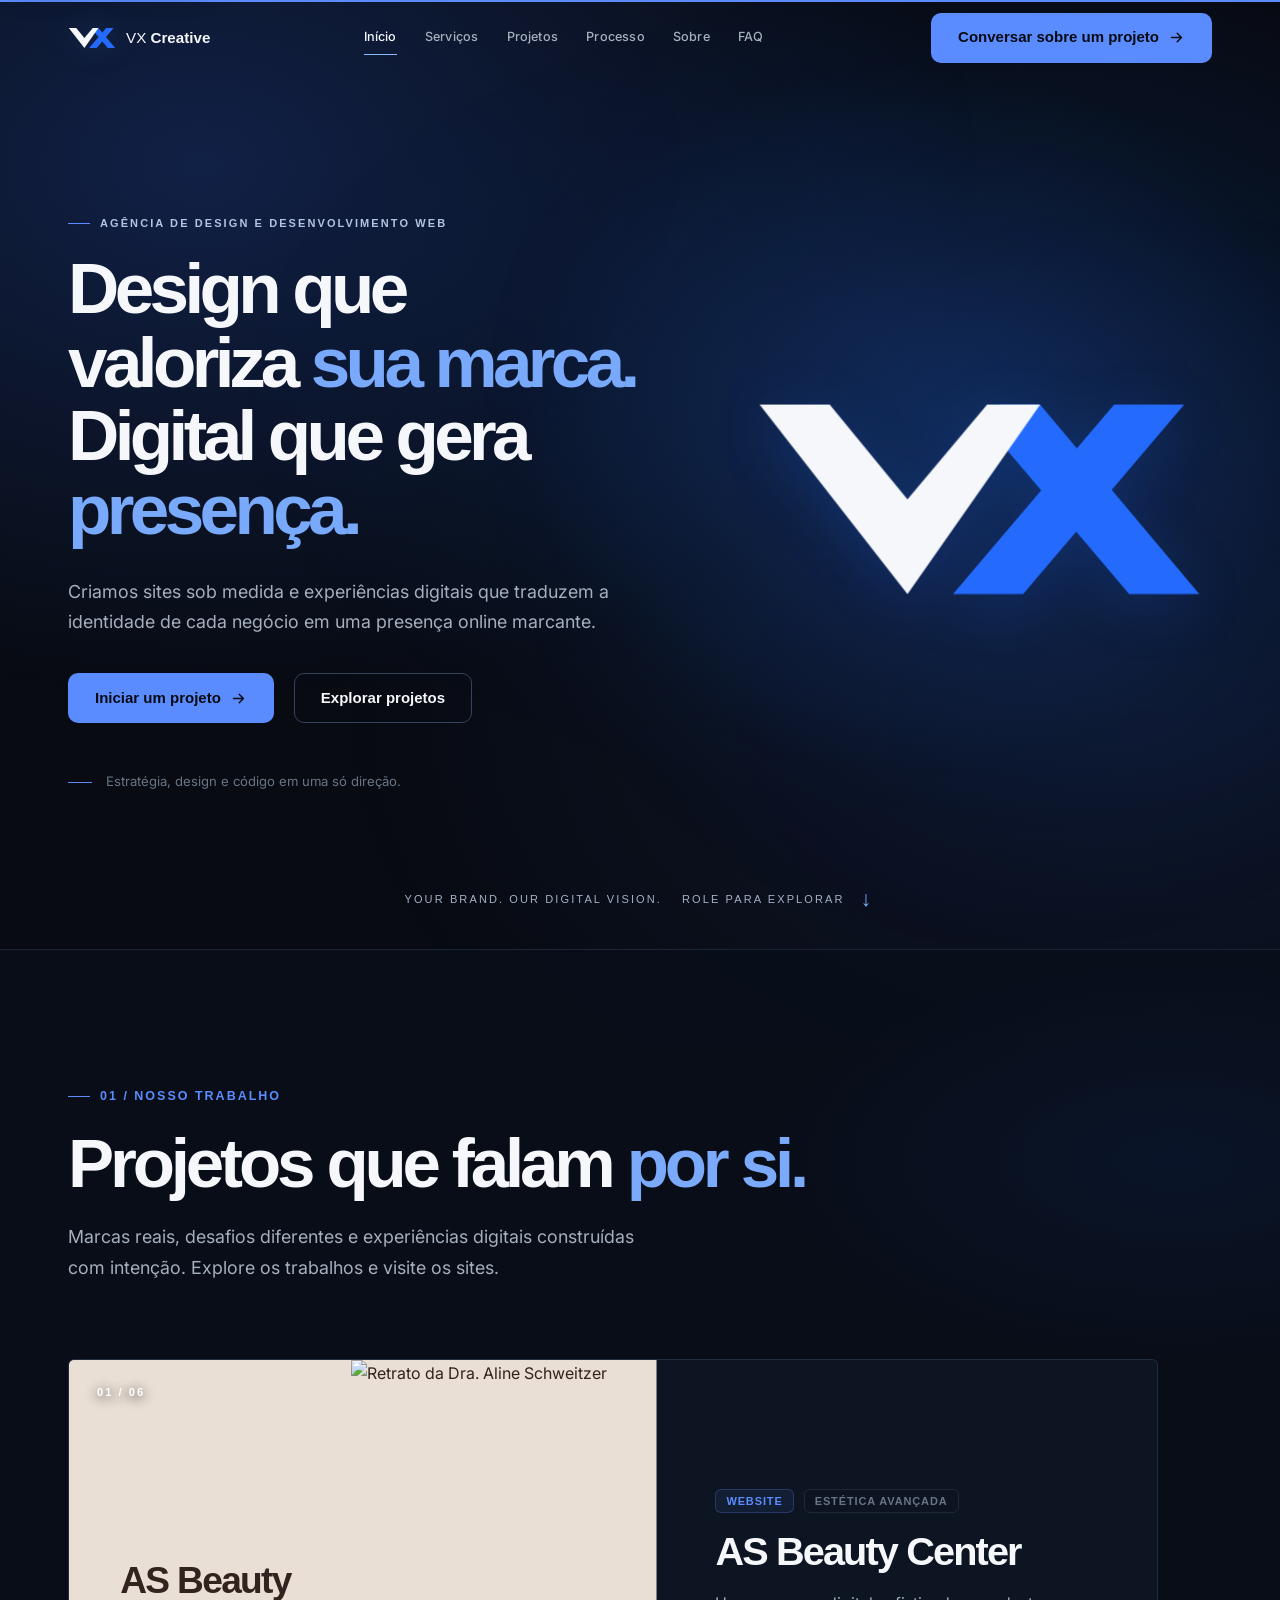
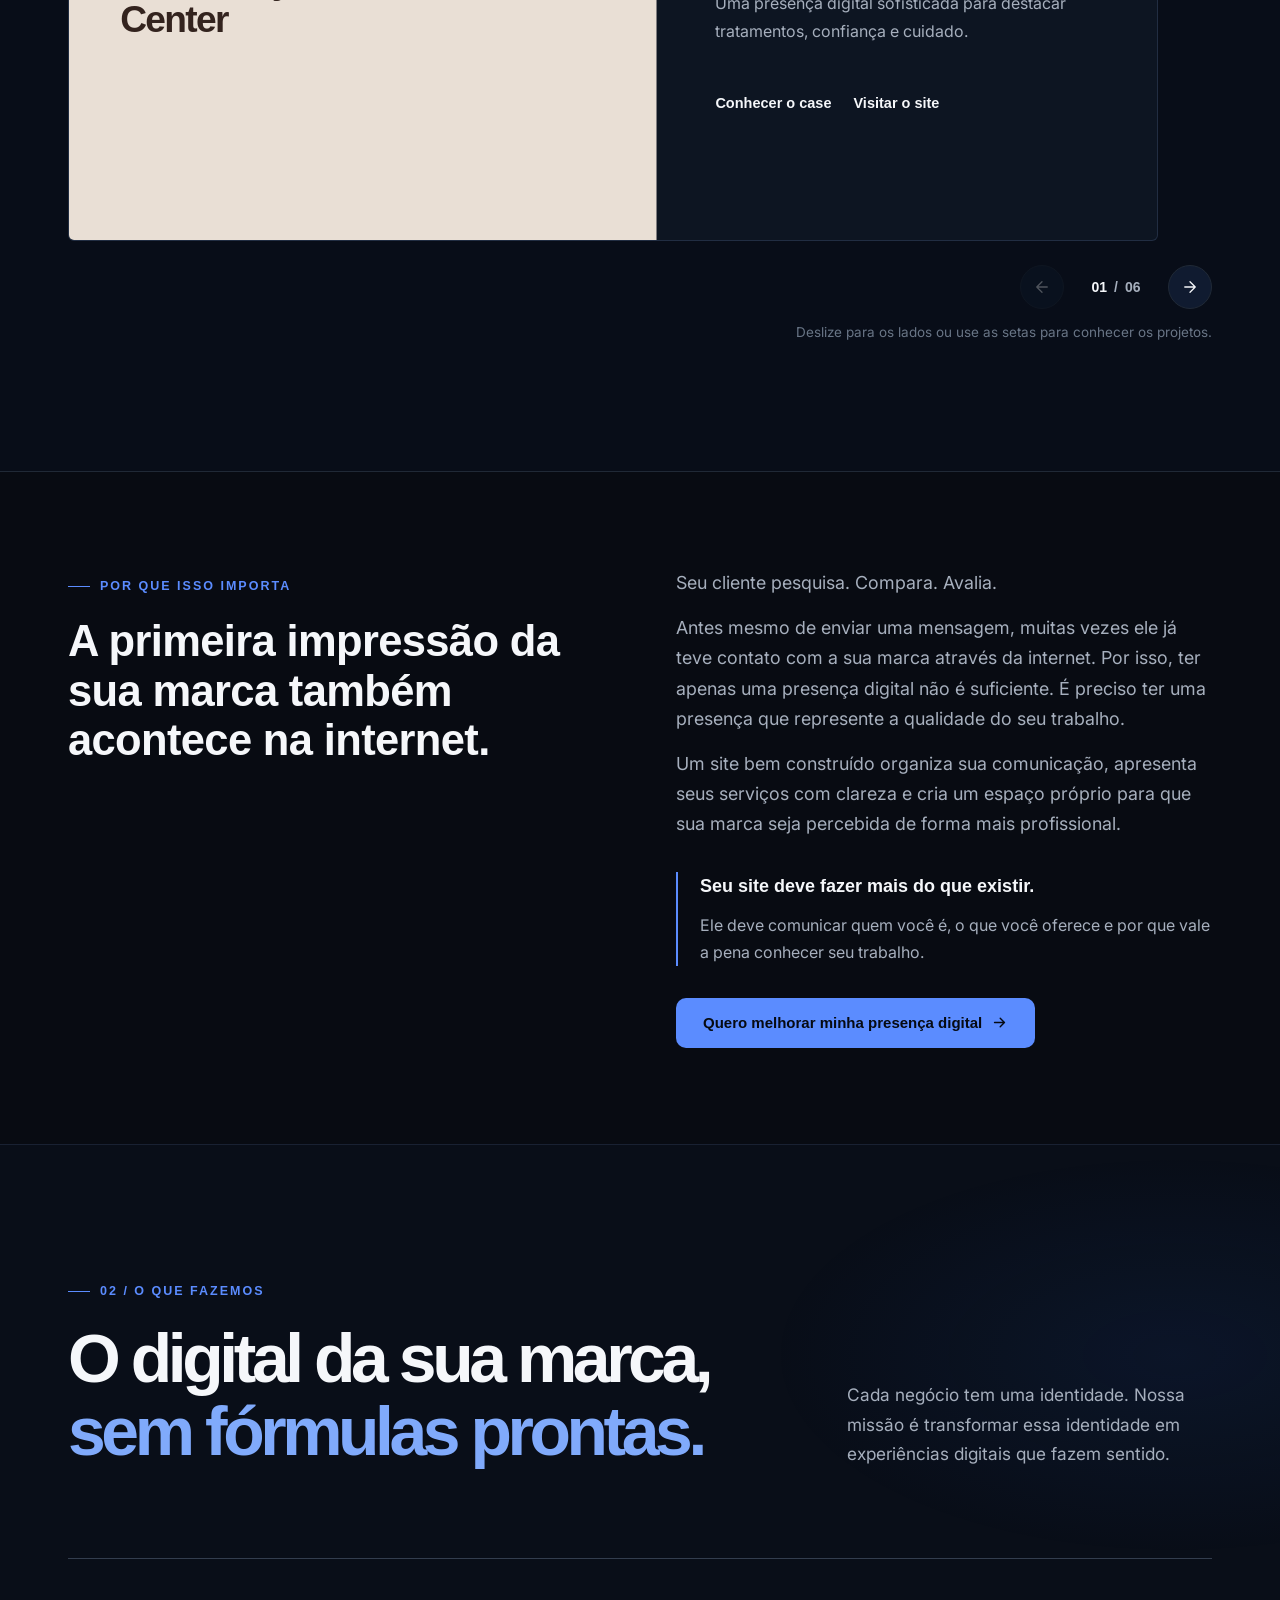
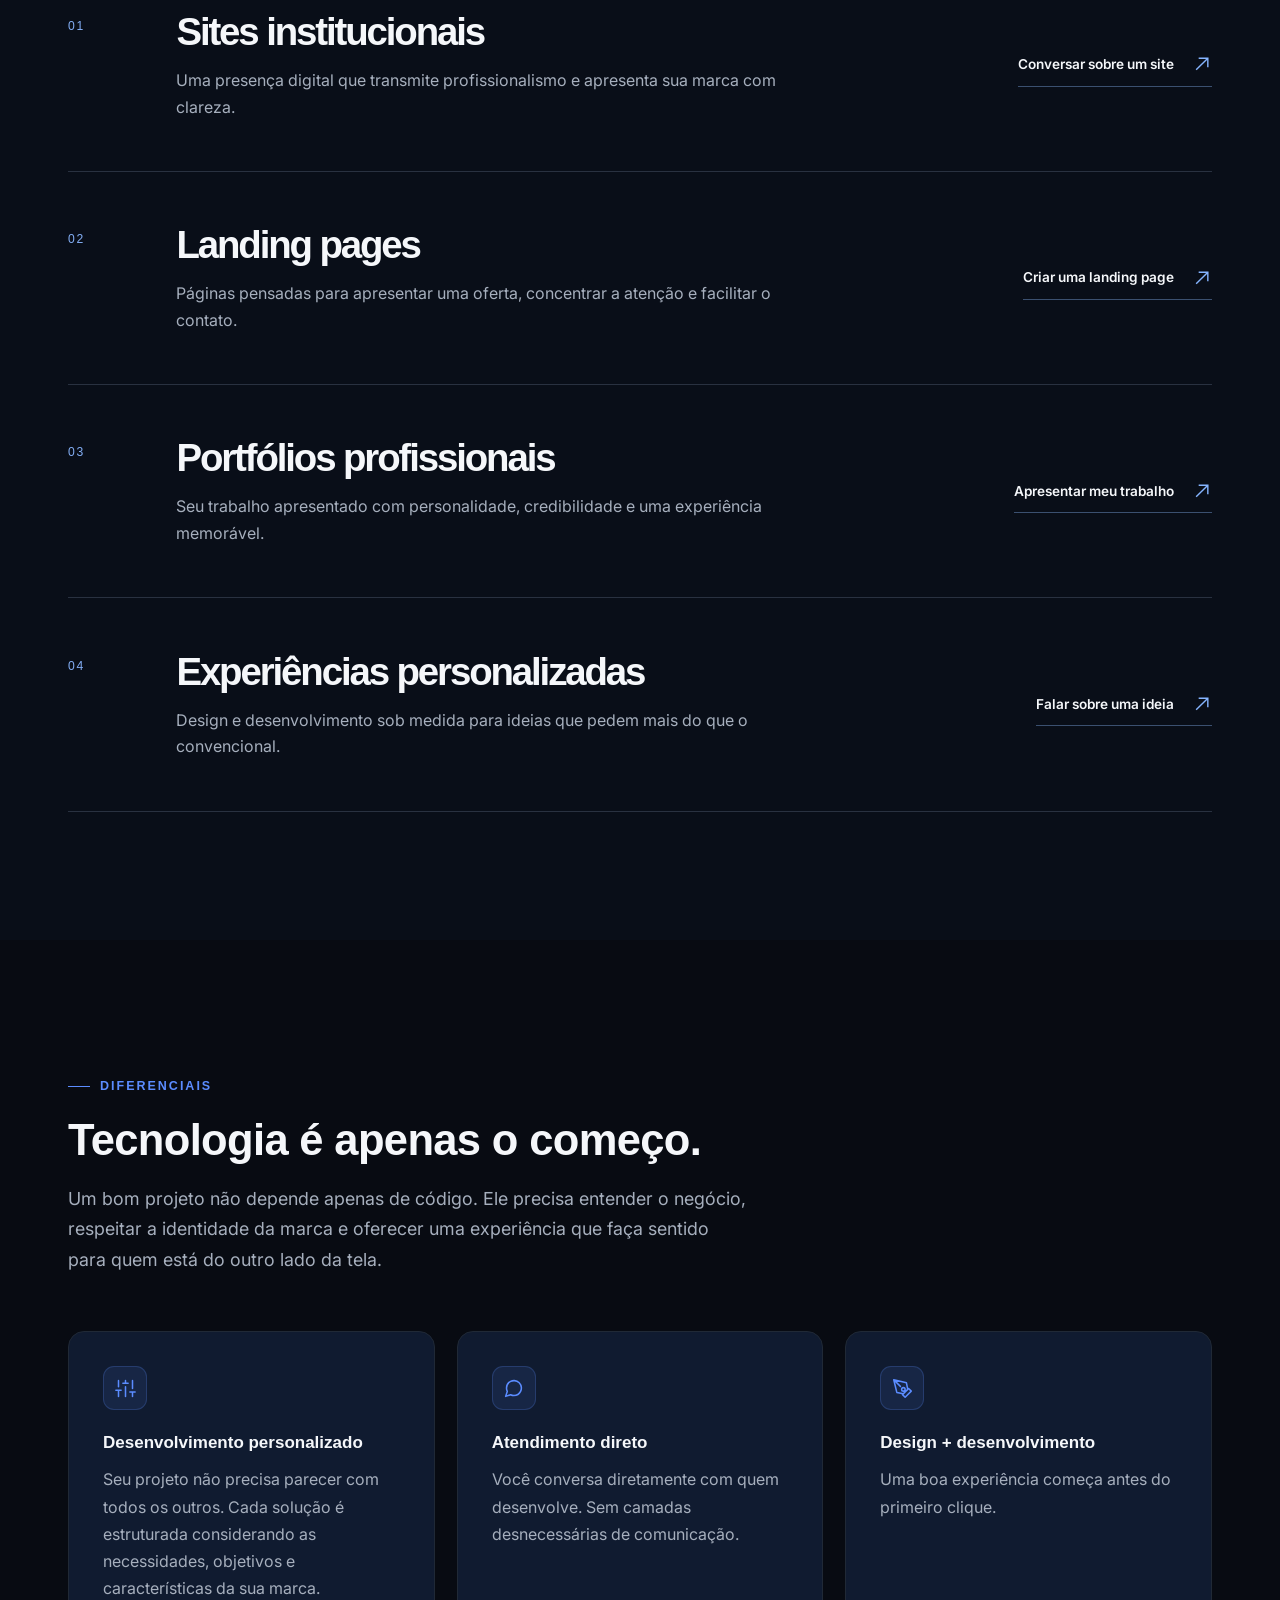
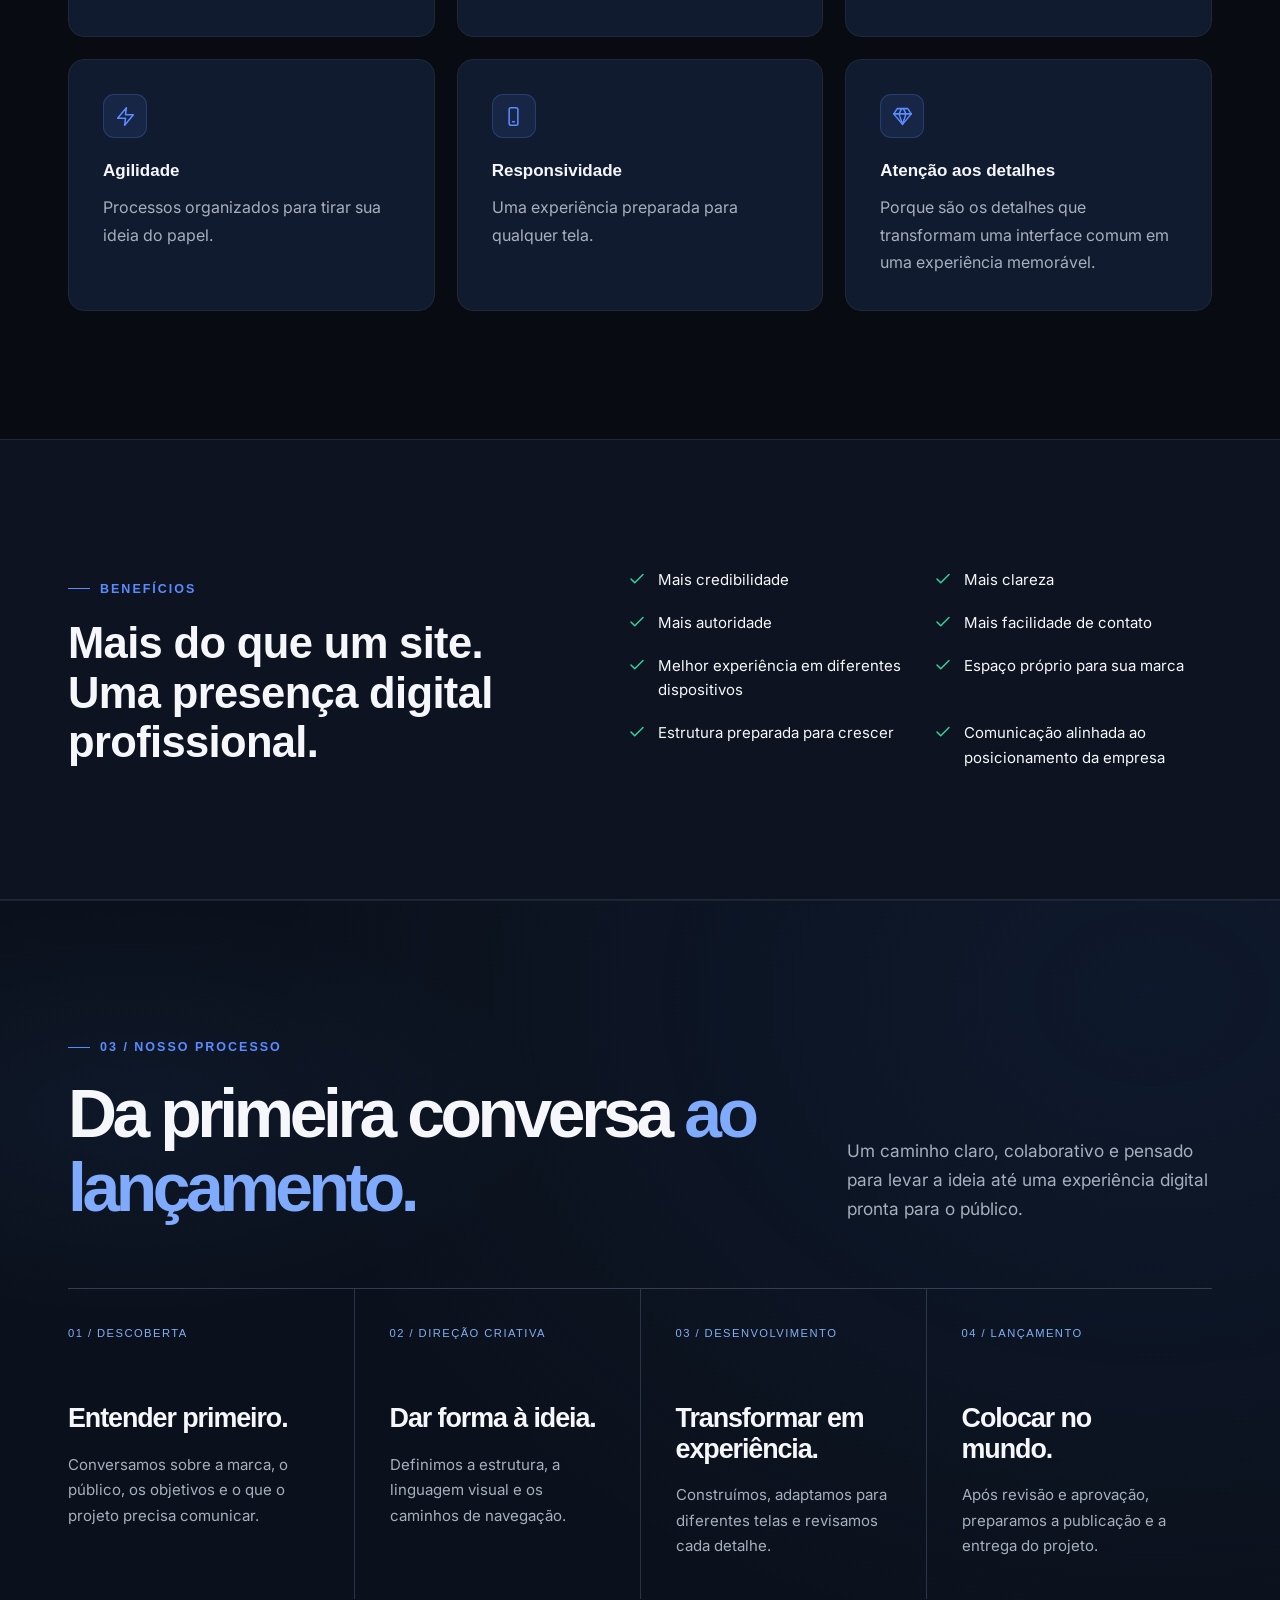
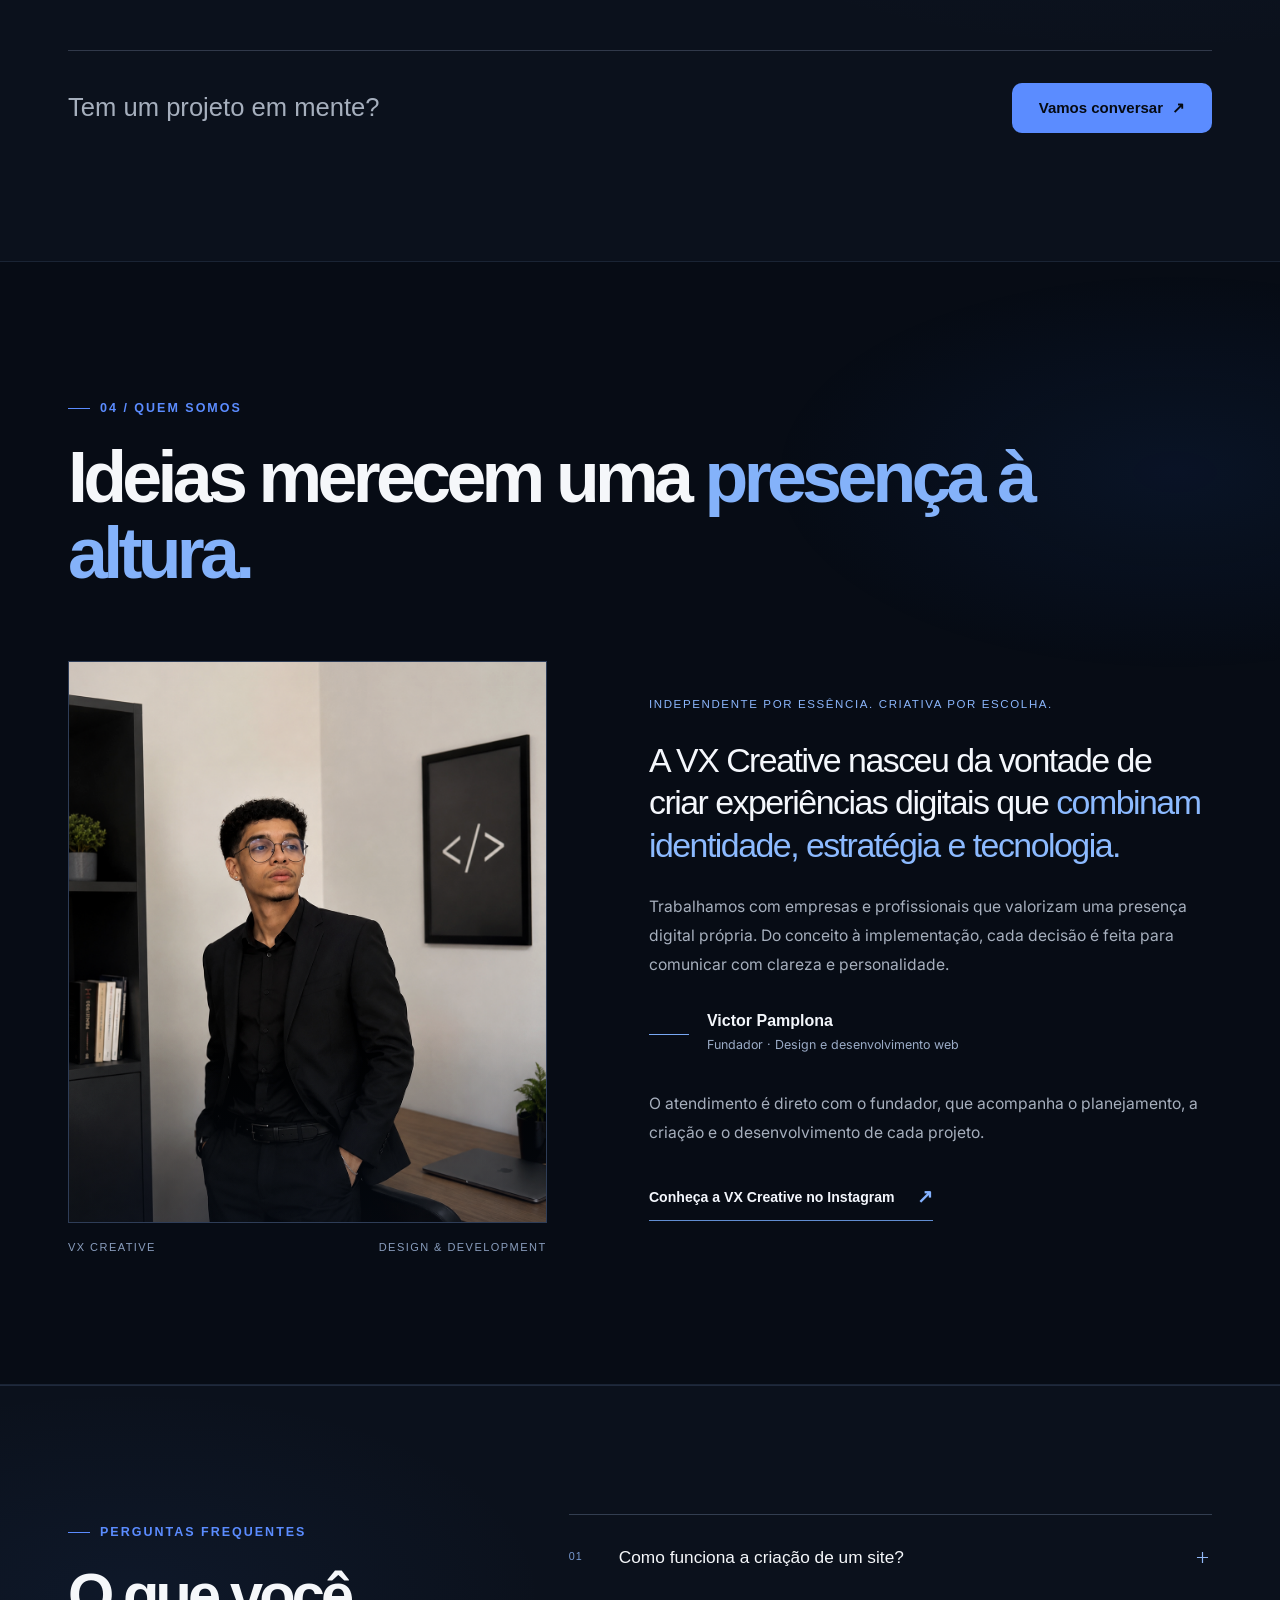
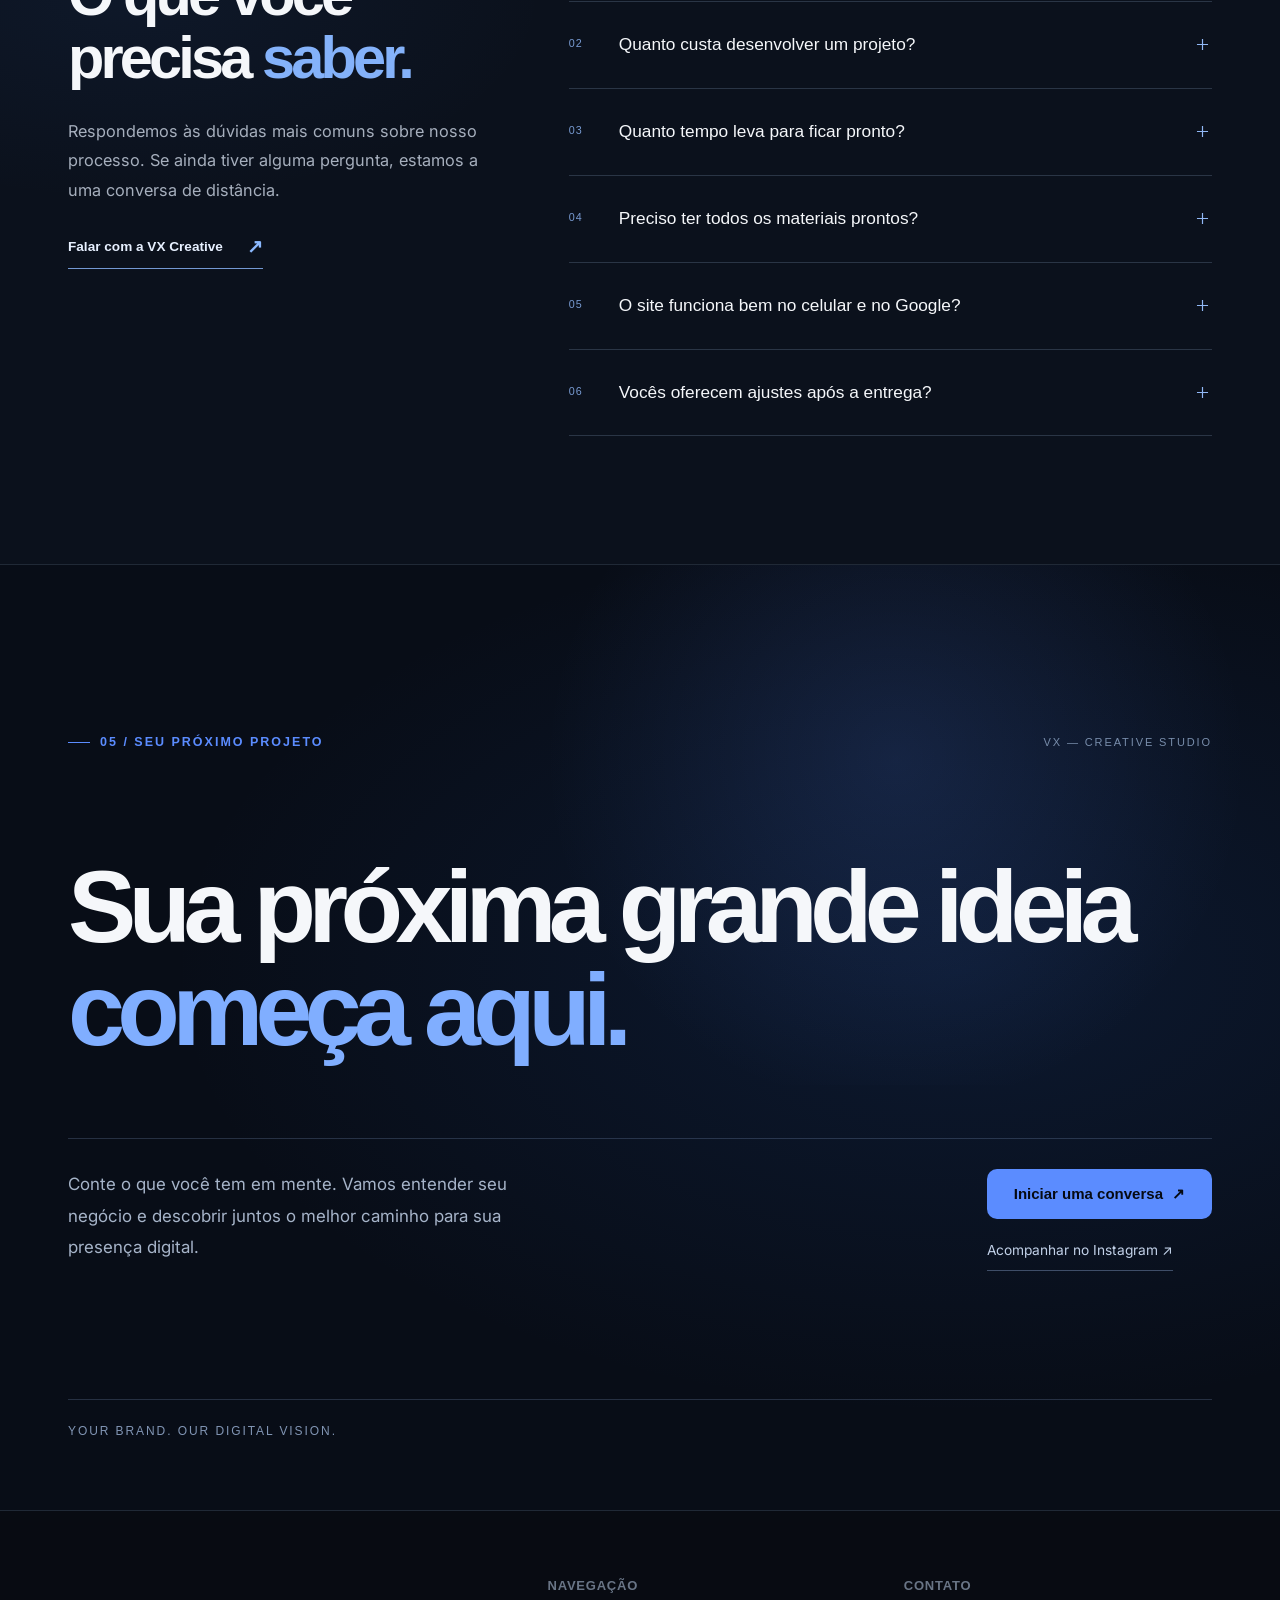
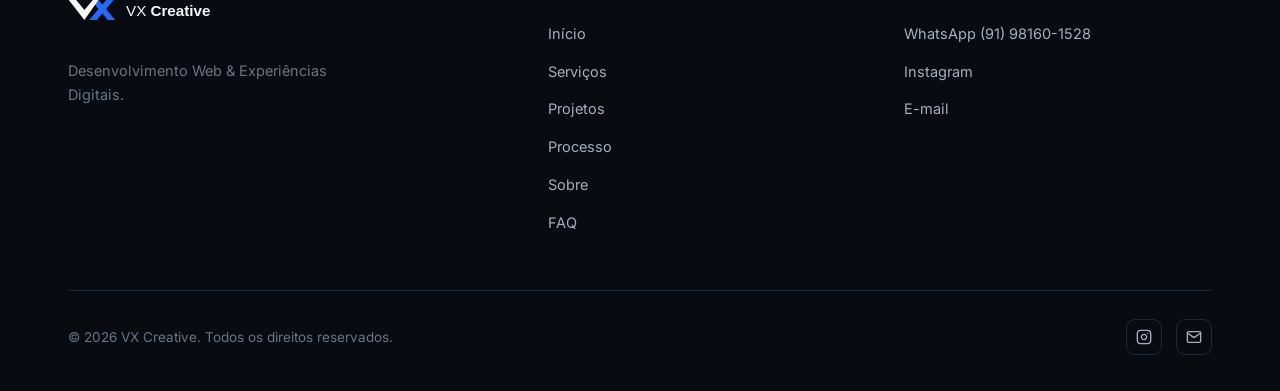
==== index.html @ d60e7822 "a11y: mark collapsed mobile navigation inert" ====
<!DOCTYPE html>
<html lang="pt-BR">
<head>
<meta charset="UTF-8">
<meta name="viewport" content="width=device-width, initial-scale=1, viewport-fit=cover">
<title>VX Creative | Design e Desenvolvimento Web</title>
<meta name="description" content="Criação de sites, landing pages e experiências digitais modernas para empresas e profissionais. A VX Creative cria sites sob medida para sua marca.">
<meta name="theme-color" content="#080B12">
<link rel="icon" type="image/svg+xml" href="assets/branding/favicon-vx.svg">
<meta name="author" content="VX Creative">

<meta property="og:type" content="website">
<meta property="og:title" content="VX Creative | Design e Desenvolvimento Web">
<meta property="og:description" content="Sites institucionais, landing pages e experiências digitais para empresas e profissionais que querem uma presença digital à altura do seu trabalho.">
<meta property="og:locale" content="pt_BR">

<link rel="preconnect" href="https://fonts.googleapis.com">
<link rel="preconnect" href="https://fonts.gstatic.com" crossorigin>
<link rel="stylesheet" href="https://fonts.googleapis.com/css2?family=Space+Grotesk:wght@500;600;700&family=Inter:wght@400;500;600&display=swap">
<link rel="stylesheet" href="assets/css/style.css">
<link rel="canonical" href="https://victorpamplona.vercel.app/">
<meta property="og:url" content="https://victorpamplona.vercel.app/">
<meta property="og:site_name" content="VX Creative">
<meta name="twitter:card" content="summary">
<script type="application/ld+json">
{
 "@context":"https://schema.org",
 "@graph":[
  {"@type":"Organization","@id":"https://victorpamplona.vercel.app/#organization","name":"VX Creative","url":"https://victorpamplona.vercel.app/","logo":"https://victorpamplona.vercel.app/assets/branding/monograma-vx.svg","telephone":"+55-91-98160-1528","sameAs":["https://www.instagram.com/vxcreative_/"]},
  {"@type":"WebSite","@id":"https://victorpamplona.vercel.app/#website","name":"VX Creative","url":"https://victorpamplona.vercel.app/","publisher":{"@id":"https://victorpamplona.vercel.app/#organization"}}
 ]
}
</script>
</head>
<body>
<a class="vx-skip-link" href="#conteudo-principal">Pular para o conteúdo</a>
<div class="vx-scroll-progress" aria-hidden="true"></div>

<!-- ============ NAVBAR ============ -->
<header class="navbar" id="navbar">
  <div class="container navbar__inner">
    <a href="#topo" class="navbar__logo" aria-label="VX Creative, início">
      <img decoding="async" src="assets/branding/monograma-vx.svg" alt="" width="48" height="22"><span>VX <strong>Creative</strong></span>
    </a>

    <nav class="navbar__links" aria-label="Navegação principal">
      <a href="#topo">Início</a>
      <a href="#servicos">Serviços</a>
      <a href="#projetos">Projetos</a>
      <a href="#processo">Processo</a>
      <a href="#sobre">Sobre</a>
      <a href="#faq">FAQ</a>
    </nav>

    <div class="navbar__cta">
      <a href="https://wa.me/5591981601528?text=Ol%C3%A1!%20Conheci%20a%20VX%20Creative%20pelo%20site%20e%20gostaria%20de%20conversar%20sobre%20um%20projeto." data-whatsapp target="_blank" rel="noopener noreferrer" class="btn btn-primary">
        <span>Conversar sobre um projeto</span>
        <svg width="16" height="16" viewBox="0 0 24 24" fill="none" stroke="currentColor" stroke-width="2" stroke-linecap="round" stroke-linejoin="round"><path d="M5 12h14M13 6l6 6-6 6"/></svg>
      </a>
      <button class="navbar__burger" id="burger" type="button" aria-controls="mobileMenu" aria-label="Abrir menu" aria-expanded="false">
        <svg viewBox="0 0 24 24" fill="none" stroke="currentColor" stroke-width="2" stroke-linecap="round" stroke-linejoin="round"><path d="M4 6h16M4 12h16M4 18h16"/></svg>
      </button>
    </div>
  </div>
</header>

<nav class="mobile-menu" id="mobileMenu" aria-label="Navegação mobile" inert>
  <a href="#topo">Início</a>
  <a href="#servicos">Serviços</a>
  <a href="#projetos">Projetos</a>
  <a href="#processo">Processo</a>
  <a href="#sobre">Sobre</a>
  <a href="#faq">FAQ</a>
  <a href="https://wa.me/5591981601528?text=Ol%C3%A1!%20Conheci%20a%20VX%20Creative%20pelo%20site%20e%20gostaria%20de%20conversar%20sobre%20um%20projeto." data-whatsapp target="_blank" rel="noopener noreferrer" class="btn btn-primary btn-block">Conversar sobre um projeto</a>
</nav>

<main id="conteudo-principal">

  <!-- ============ HERO ============ -->
  <section class="hero vx-atmosphere-host" id="topo">
    <div class="container hero__grid">
      <div class="hero__content">
        <span class="eyebrow hero__eyebrow">Agência de design e desenvolvimento web</span>
        <h1>Design que valoriza <span class="hero__title-accent">sua marca.</span><br>Digital que gera <span class="hero__title-accent">presença.</span></h1>
        <p class="hero__sub body-lg">Criamos sites sob medida e experiências digitais que traduzem a identidade de cada negócio em uma presença online marcante.</p>

        <div class="hero__actions">
          <a href="https://wa.me/5591981601528?text=Ol%C3%A1!%20Conheci%20a%20VX%20Creative%20pelo%20site%20e%20gostaria%20de%20conversar%20sobre%20um%20projeto." data-whatsapp target="_blank" rel="noopener noreferrer" class="btn btn-primary">
            Iniciar um projeto
            <svg width="16" height="16" viewBox="0 0 24 24" fill="none" stroke="currentColor" stroke-width="2" stroke-linecap="round" stroke-linejoin="round"><path d="M5 12h14M13 6l6 6-6 6"/></svg>
          </a>
          <a href="#projetos" class="btn btn-secondary">Explorar projetos</a>
        </div>

        <div class="hero__micro small"><span class="hero__micro-line" aria-hidden="true"></span><span>Estratégia, design e código em uma só direção.</span></div>

      </div>

      <div class="hero__visual vx-hero-mark">
        <svg class="vx-hero-symbol" viewBox="0 0 240 108" width="240" height="108" aria-hidden="true" focusable="false">
          <defs>
            <clipPath id="vx-hero-outline">
              <path d="M106 104 191 4h37l-85 100z"/>
              <path d="M131 4h21l84 100h-37L121 12z"/>
              <path d="M4 4h37l41 50 42-50h28L82 104z"/>
            </clipPath>
            <linearGradient id="vx-hero-sheen">
              <stop offset="0" stop-color="#fff" stop-opacity="0"/>
              <stop offset=".5" stop-color="#dceaff" stop-opacity=".82"/>
              <stop offset="1" stop-color="#fff" stop-opacity="0"/>
            </linearGradient>
          </defs>
          <g class="vx-hero-symbol__x"><path fill="#246BFD" d="M106 104 191 4h37l-85 100z"/><path fill="#246BFD" d="M131 4h21l84 100h-37L121 12z"/></g>
          <g class="vx-hero-symbol__v"><path fill="#F5F7FA" d="M4 4h37l41 50 42-50h28L82 104z"/></g>
          <g clip-path="url(#vx-hero-outline)">
            <rect class="vx-hero-symbol__sheen" x="-80" y="0" width="68" height="108" fill="url(#vx-hero-sheen)"/>
          </g>
        </svg>
        <p class="vx-signature" lang="en">Your brand. Our digital vision.</p>
      </div>
    </div>
    <div class="container hero__bottom"><span lang="en">Your brand. Our digital vision.</span><a href="#projetos">Role para explorar <span aria-hidden="true">↓</span></a></div>
  </section>

  <!-- ============ PROJETOS ============ -->
  <section class="section vx-projects" id="projetos">
    <div class="container">
      <div class="section-head" data-reveal>
        <span class="eyebrow">01 / Nosso trabalho</span>
        <h2>Projetos que falam <em>por si.</em></h2>
        <p class="body-lg">Marcas reais, desafios diferentes e experiências digitais construídas com intenção. Explore os trabalhos e visite os sites.</p>
      </div>

      <div class="projects-carousel" data-projects-carousel>
        <div class="projects-carousel__viewport" tabindex="0" role="region" aria-label="Projetos selecionados">
          <div class="projects-carousel__track">

            <article class="project-card project-card--carousel" data-reveal aria-label="Projeto 01 de 06"><span class="project-card__number" aria-hidden="true">01 / 06</span>
              <div class="project-card__visual">
                <div class="vx-project-cover vx-project-cover--beauty">
                  <span aria-hidden="true">AS Beauty Center</span>
                  <img width="800" height="1000" decoding="async" src="https://as-beauty-two.vercel.app/aline-schewtizer-hero.png" alt="Retrato da Dra. Aline Schweitzer" loading="lazy" draggable="false">
                </div>
              </div>
              <div class="project-card__body">
                <div class="project-card__meta"><span class="project-tag project-tag--blue">Website</span><span class="project-tag">Estética avançada</span></div>
                <h3>AS Beauty Center</h3>
                <p class="project-card__desc body">Uma presença digital sofisticada para destacar tratamentos, confiança e cuidado.</p>
                <div class="project-card__footer">
                  <a href="as-beauty.html" class="project-card__link">Conhecer o case</a>
                  <a href="https://as-beauty-two.vercel.app/" target="_blank" rel="noopener" class="project-card__link">Visitar o site</a>
                </div>
              </div>
            </article>
            <article class="project-card project-card--carousel" data-reveal aria-label="Projeto 02 de 06"><span class="project-card__number" aria-hidden="true">02 / 06</span>
              <div class="project-card__visual">
                <div class="vx-project-cover vx-project-cover--siglena">
                  <span aria-hidden="true">Dra. Siglena Pantoja</span>
                  <img width="800" height="1000" decoding="async" src="https://dra-siglena.vercel.app/foto-da-dra.webp" alt="Retrato da Dra. Siglena Pantoja" loading="lazy" draggable="false">
                </div>
              </div>
              <div class="project-card__body">
                <div class="project-card__meta"><span class="project-tag project-tag--blue">Website</span><span class="project-tag">Estética</span></div>
                <h3>Dra. Siglena Pantoja</h3>
                <p class="project-card__desc body">Uma experiência clara e elegante para apresentar a profissional e facilitar agendamentos.</p>
                <div class="project-card__footer">
                  <a href="dra-siglena.html" class="project-card__link">Conhecer o case</a>
                  <a href="https://dra-siglena.vercel.app/" target="_blank" rel="noopener" class="project-card__link">Visitar o site</a>
                </div>
              </div>
            </article>
            <article class="project-card project-card--carousel" data-reveal aria-label="Projeto 03 de 06"><span class="project-card__number" aria-hidden="true">03 / 06</span>
              <div class="project-card__visual">
                <div class="vx-project-cover vx-project-cover--marcelo">
                  <span aria-hidden="true">Marcelo Neto Advocacia</span>
                  <img width="800" height="1000" decoding="async" src="assets/images/projects/marcelo-neto-novo.jpeg" alt="Retrato profissional de Marcelo Neto" loading="lazy" draggable="false">
                </div>
              </div>
              <div class="project-card__body">
                <div class="project-card__meta"><span class="project-tag project-tag--blue">Website institucional</span><span class="project-tag">Direito Previdenciário</span></div>
                <h3>Marcelo Neto Advocacia</h3>
                <p class="project-card__desc body">Clareza e credibilidade para orientar clientes em serviços previdenciários.</p>
                <div class="project-card__footer">
                  <a href="https://advmarceloneto-site.vercel.app/" target="_blank" rel="noopener" class="project-card__link">Visitar o site</a>
                </div>
              </div>
            </article>

            <article class="project-card project-card--carousel" data-reveal aria-label="Projeto 04 de 06"><span class="project-card__number" aria-hidden="true">04 / 06</span>
              <div class="project-card__visual">
                <div class="vx-project-cover vx-project-cover--vanessa">
                  <span aria-hidden="true">Dra. Vanessa Antunes</span>
                  <img width="800" height="1000" decoding="async" src="assets/images/projects/vanessa-antunes.jpeg" alt="Retrato profissional de Vanessa Antunes" loading="lazy" draggable="false">
                </div>
              </div>
              <div class="project-card__body">
                <div class="project-card__meta"><span class="project-tag project-tag--blue">Website institucional</span><span class="project-tag">Advocacia Previdenciária</span></div>
                <h3>Dra. Vanessa Antunes</h3>
                <p class="project-card__desc body">Informação acessível e um caminho direto para o atendimento jurídico.</p>
                <div class="project-card__footer">
                  <a href="https://vanessaantunes.vercel.app/" target="_blank" rel="noopener" class="project-card__link">Visitar o site</a>
                </div>
              </div>
            </article>

            <article class="project-card project-card--carousel" data-reveal aria-label="Projeto 05 de 06"><span class="project-card__number" aria-hidden="true">05 / 06</span>
              <div class="project-card__visual">
                <div class="vx-project-cover vx-project-cover--vitoria">
                  <span aria-hidden="true">Vitória Pamplona</span>
                  <img width="800" height="1000" decoding="async" src="assets/images/projects/vitoria-pamplona.jpeg" alt="Retrato profissional de Vitória Pamplona" loading="lazy" draggable="false">
                </div>
              </div>
              <div class="project-card__body">
                <div class="project-card__meta"><span class="project-tag project-tag--blue">Landing page</span><span class="project-tag">Beleza e nail design</span></div>
                <h3>Vitória Pamplona</h3>
                <p class="project-card__desc body">Identidade delicada e navegação simples para conhecer serviços e agendar.</p>
                <div class="project-card__footer">
                  <a href="https://www.vitoriapamplona.com.br/" target="_blank" rel="noopener" class="project-card__link">Ver projeto</a>
                </div>
              </div>
            </article>

            

            <article class="project-card project-card--carousel" data-reveal aria-label="Projeto 06 de 06"><span class="project-card__number" aria-hidden="true">06 / 06</span>
              <div class="project-card__visual">
                <div class="vx-project-cover vx-project-cover--volei">
                  <span aria-hidden="true">Escola CP Vôlei</span>
                  <img width="800" height="1000" decoding="async" src="assets/images/projects/cp-volei.webp" alt="Imagem da Escola CP Vôlei" loading="lazy" draggable="false">
                </div>
              </div>
              <div class="project-card__body">
                <div class="project-card__meta"><span class="project-tag project-tag--blue">Website institucional</span><span class="project-tag">Escola Esportiva</span></div>
                <h3>Escola CP Vôlei</h3>
                <p class="project-card__desc body">Uma presença digital vibrante para apresentar turmas e incentivar novas matrículas.</p>
                <div class="project-card__footer">
                  <a href="https://cpvolei.vercel.app/" target="_blank" rel="noopener" class="project-card__link">Visitar o site</a>
                </div>
              </div>
            </article>

          </div>
        </div>
        <div class="projects-carousel__controls" aria-label="Controles de projetos">
          <button type="button" class="carousel-control" data-project-prev aria-label="Projeto anterior"><svg aria-hidden="true" focusable="false" width="18" height="18" viewBox="0 0 24 24" fill="none" stroke="currentColor" stroke-width="1.7" stroke-linecap="round" stroke-linejoin="round"><path d="M19 12H5m7-7-7 7 7 7"/></svg></button>
          <div class="projects-carousel__status"><span data-project-current>01</span><span>/</span><span>06</span></div>
          <button type="button" class="carousel-control" data-project-next aria-label="Próximo projeto"><svg aria-hidden="true" focusable="false" width="18" height="18" viewBox="0 0 24 24" fill="none" stroke="currentColor" stroke-width="1.7" stroke-linecap="round" stroke-linejoin="round"><path d="M5 12h14m-7-7 7 7-7 7"/></svg></button>
        </div>
        <div class="projects-carousel__hint small">Deslize para os lados ou use as setas para conhecer os projetos.</div>
      </div>
    </div>
  </section>

  <!-- ============ PROBLEMA / OPORTUNIDADE ============ -->
  <section class="section section--tight">
    <div class="container problem__grid">
      <div data-reveal>
        <span class="eyebrow">Por que isso importa</span>
        <h2>A primeira impressão da sua marca também acontece na internet.</h2>
      </div>
      <div data-reveal style="transition-delay:.1s;">
        <p class="body-lg">Seu cliente pesquisa. Compara. Avalia.</p>
        <p class="body-lg" style="margin-top:14px;">Antes mesmo de enviar uma mensagem, muitas vezes ele já teve contato com a sua marca através da internet. Por isso, ter apenas uma presença digital não é suficiente. É preciso ter uma presença que represente a qualidade do seu trabalho.</p>
        <p class="body-lg" style="margin-top:14px;">Um site bem construído organiza sua comunicação, apresenta seus serviços com clareza e cria um espaço próprio para que sua marca seja percebida de forma mais profissional.</p>

        <div class="problem__highlight">
          <p class="text-title" style="font-family:var(--font-display); font-weight:600; font-size:18px;">Seu site deve fazer mais do que existir.</p>
          <p class="body">Ele deve comunicar quem você é, o que você oferece e por que vale a pena conhecer seu trabalho.</p>
        </div>

        <a href="https://wa.me/5591981601528?text=Ol%C3%A1!%20Conheci%20a%20VX%20Creative%20pelo%20site%20e%20gostaria%20de%20conversar%20sobre%20um%20projeto." data-whatsapp target="_blank" rel="noopener noreferrer" class="btn btn-primary" style="margin-top:32px;">
          Quero melhorar minha presença digital
          <svg width="16" height="16" viewBox="0 0 24 24" fill="none" stroke="currentColor" stroke-width="2" stroke-linecap="round" stroke-linejoin="round"><path d="M5 12h14M13 6l6 6-6 6"/></svg>
        </a>
      </div>
    </div>
  </section>

  <!-- ============ SERVIÇOS ============ -->
  <section class="section vx-services" id="servicos">
    <div class="container">
      <div class="vx-services__heading" data-reveal>
        <div><span class="eyebrow">02 / O que fazemos</span><h2>O digital da sua marca, <em>sem fórmulas prontas.</em></h2></div>
        <p class="body-lg">Cada negócio tem uma identidade. Nossa missão é transformar essa identidade em experiências digitais que fazem sentido.</p>
      </div>
      <div class="vx-services__list" data-reveal-group>
        <article class="vx-service" data-reveal>
          <span class="vx-service__index">01</span>
          <div class="vx-service__copy"><h3>Sites institucionais</h3><p>Uma presença digital que transmite profissionalismo e apresenta sua marca com clareza.</p></div>
          <a href="https://wa.me/5591981601528?text=Ol%C3%A1!%20Conheci%20a%20VX%20Creative%20pelo%20site%20e%20gostaria%20de%20conversar%20sobre%20um%20projeto." data-whatsapp target="_blank" rel="noopener noreferrer" class="vx-service__action" aria-label="Conversar sobre um site — WhatsApp"><span>Conversar sobre um site</span><svg aria-hidden="true" viewBox="0 0 24 24" width="20" height="20" fill="none" stroke="currentColor" stroke-width="1.7"><path d="M5 19 19 5M8 5h11v11"/></svg></a>
        </article>
        <article class="vx-service" data-reveal>
          <span class="vx-service__index">02</span>
          <div class="vx-service__copy"><h3>Landing pages</h3><p>Páginas pensadas para apresentar uma oferta, concentrar a atenção e facilitar o contato.</p></div>
          <a href="https://wa.me/5591981601528?text=Ol%C3%A1!%20Conheci%20a%20VX%20Creative%20pelo%20site%20e%20gostaria%20de%20conversar%20sobre%20um%20projeto." data-whatsapp target="_blank" rel="noopener noreferrer" class="vx-service__action" aria-label="Criar uma landing page — WhatsApp"><span>Criar uma landing page</span><svg aria-hidden="true" viewBox="0 0 24 24" width="20" height="20" fill="none" stroke="currentColor" stroke-width="1.7"><path d="M5 19 19 5M8 5h11v11"/></svg></a>
        </article>
        <article class="vx-service" data-reveal>
          <span class="vx-service__index">03</span>
          <div class="vx-service__copy"><h3>Portfólios profissionais</h3><p>Seu trabalho apresentado com personalidade, credibilidade e uma experiência memorável.</p></div>
          <a href="https://wa.me/5591981601528?text=Ol%C3%A1!%20Conheci%20a%20VX%20Creative%20pelo%20site%20e%20gostaria%20de%20conversar%20sobre%20um%20projeto." data-whatsapp target="_blank" rel="noopener noreferrer" class="vx-service__action" aria-label="Apresentar meu trabalho — WhatsApp"><span>Apresentar meu trabalho</span><svg aria-hidden="true" viewBox="0 0 24 24" width="20" height="20" fill="none" stroke="currentColor" stroke-width="1.7"><path d="M5 19 19 5M8 5h11v11"/></svg></a>
        </article>
        <article class="vx-service" data-reveal>
          <span class="vx-service__index">04</span>
          <div class="vx-service__copy"><h3>Experiências personalizadas</h3><p>Design e desenvolvimento sob medida para ideias que pedem mais do que o convencional.</p></div>
          <a href="https://wa.me/5591981601528?text=Ol%C3%A1!%20Conheci%20a%20VX%20Creative%20pelo%20site%20e%20gostaria%20de%20conversar%20sobre%20um%20projeto." data-whatsapp target="_blank" rel="noopener noreferrer" class="vx-service__action" aria-label="Falar sobre uma ideia — WhatsApp"><span>Falar sobre uma ideia</span><svg aria-hidden="true" viewBox="0 0 24 24" width="20" height="20" fill="none" stroke="currentColor" stroke-width="1.7"><path d="M5 19 19 5M8 5h11v11"/></svg></a>
        </article>
      </div>
    </div>
  </section>

  <!-- ============ DIFERENCIAIS ============ -->
  <section class="section">
    <div class="container">
      <div class="section-head" data-reveal>
        <span class="eyebrow">Diferenciais</span>
        <h2>Tecnologia é apenas o começo.</h2>
        <p class="body-lg" style="margin-top:18px;">Um bom projeto não depende apenas de código. Ele precisa entender o negócio, respeitar a identidade da marca e oferecer uma experiência que faça sentido para quem está do outro lado da tela.</p>
      </div>

      <div class="diff__grid">
        <div class="card diff-card" data-reveal>
          <div class="card__icon"><svg viewBox="0 0 24 24" fill="none" stroke="currentColor" stroke-width="1.75" stroke-linecap="round" stroke-linejoin="round"><path d="M4 21v-7M4 10V3M12 21v-11M12 6V3M20 21v-5M20 12V3M1 14h6M9 6h6M17 16h6"/></svg></div>
          <h3>Desenvolvimento personalizado</h3>
          <p class="body">Seu projeto não precisa parecer com todos os outros. Cada solução é estruturada considerando as necessidades, objetivos e características da sua marca.</p>
        </div>
        <div class="card diff-card" data-reveal style="transition-delay:.05s;">
          <div class="card__icon"><svg viewBox="0 0 24 24" fill="none" stroke="currentColor" stroke-width="1.75" stroke-linecap="round" stroke-linejoin="round"><path d="M21 11.5a8.38 8.38 0 01-.9 3.8 8.5 8.5 0 01-7.6 4.7 8.38 8.38 0 01-3.8-.9L3 21l1.9-5.7a8.38 8.38 0 01-.9-3.8 8.5 8.5 0 014.7-7.6 8.38 8.38 0 013.8-.9h.5a8.48 8.48 0 018 8v.5z"/></svg></div>
          <h3>Atendimento direto</h3>
          <p class="body">Você conversa diretamente com quem desenvolve. Sem camadas desnecessárias de comunicação.</p>
        </div>
        <div class="card diff-card" data-reveal style="transition-delay:.1s;">
          <div class="card__icon"><svg viewBox="0 0 24 24" fill="none" stroke="currentColor" stroke-width="1.75" stroke-linecap="round" stroke-linejoin="round"><path d="M12 19l7-7 3 3-7 7-3-3zM18 13l-1.5-7.5L2 2l3.5 14.5L13 18l5-5zM2 2l7.586 7.586M11 13a2 2 0 104 0 2 2 0 00-4 0z"/></svg></div>
          <h3>Design + desenvolvimento</h3>
          <p class="body">Uma boa experiência começa antes do primeiro clique.</p>
        </div>
        <div class="card diff-card" data-reveal style="transition-delay:.15s;">
          <div class="card__icon"><svg viewBox="0 0 24 24" fill="none" stroke="currentColor" stroke-width="1.75" stroke-linecap="round" stroke-linejoin="round"><path d="M13 2L3 14h9l-1 8 10-12h-9l1-8z"/></svg></div>
          <h3>Agilidade</h3>
          <p class="body">Processos organizados para tirar sua ideia do papel.</p>
        </div>
        <div class="card diff-card" data-reveal style="transition-delay:.2s;">
          <div class="card__icon"><svg viewBox="0 0 24 24" fill="none" stroke="currentColor" stroke-width="1.75" stroke-linecap="round" stroke-linejoin="round"><rect x="7" y="2" width="10" height="20" rx="2"/><path d="M11 18h2"/></svg></div>
          <h3>Responsividade</h3>
          <p class="body">Uma experiência preparada para qualquer tela.</p>
        </div>
        <div class="card diff-card" data-reveal style="transition-delay:.25s;">
          <div class="card__icon"><svg viewBox="0 0 24 24" fill="none" stroke="currentColor" stroke-width="1.75" stroke-linecap="round" stroke-linejoin="round"><path d="M6 3h12l4 6-10 12L2 9z"/><path d="M11 3L8 9l4 12 4-12-3-6M2 9h20"/></svg></div>
          <h3>Atenção aos detalhes</h3>
          <p class="body">Porque são os detalhes que transformam uma interface comum em uma experiência memorável.</p>
        </div>
      </div>
    </div>
  </section>

  <!-- ============ BENEFÍCIOS ============ -->
  <section class="section benefits">
    <div class="container benefits__grid">
      <div data-reveal>
        <span class="eyebrow">Benefícios</span>
        <h2>Mais do que um site. Uma presença digital profissional.</h2>
      </div>
      <ul class="benefits__list" data-reveal style="transition-delay:.1s;">
        <li class="benefits__item"><svg viewBox="0 0 24 24" fill="none" stroke="currentColor" stroke-width="2" stroke-linecap="round" stroke-linejoin="round"><path d="M20 6L9 17l-5-5"/></svg> Mais credibilidade</li>
        <li class="benefits__item"><svg viewBox="0 0 24 24" fill="none" stroke="currentColor" stroke-width="2" stroke-linecap="round" stroke-linejoin="round"><path d="M20 6L9 17l-5-5"/></svg> Mais clareza</li>
        <li class="benefits__item"><svg viewBox="0 0 24 24" fill="none" stroke="currentColor" stroke-width="2" stroke-linecap="round" stroke-linejoin="round"><path d="M20 6L9 17l-5-5"/></svg> Mais autoridade</li>
        <li class="benefits__item"><svg viewBox="0 0 24 24" fill="none" stroke="currentColor" stroke-width="2" stroke-linecap="round" stroke-linejoin="round"><path d="M20 6L9 17l-5-5"/></svg> Mais facilidade de contato</li>
        <li class="benefits__item"><svg viewBox="0 0 24 24" fill="none" stroke="currentColor" stroke-width="2" stroke-linecap="round" stroke-linejoin="round"><path d="M20 6L9 17l-5-5"/></svg> Melhor experiência em diferentes dispositivos</li>
        <li class="benefits__item"><svg viewBox="0 0 24 24" fill="none" stroke="currentColor" stroke-width="2" stroke-linecap="round" stroke-linejoin="round"><path d="M20 6L9 17l-5-5"/></svg> Espaço próprio para sua marca</li>
        <li class="benefits__item"><svg viewBox="0 0 24 24" fill="none" stroke="currentColor" stroke-width="2" stroke-linecap="round" stroke-linejoin="round"><path d="M20 6L9 17l-5-5"/></svg> Estrutura preparada para crescer</li>
        <li class="benefits__item"><svg viewBox="0 0 24 24" fill="none" stroke="currentColor" stroke-width="2" stroke-linecap="round" stroke-linejoin="round"><path d="M20 6L9 17l-5-5"/></svg> Comunicação alinhada ao posicionamento da empresa</li>
      </ul>
    </div>
  </section>

  <!-- ============ PROCESSO ============ -->
  <section class="section vx-process" id="processo">
    <div class="container">
      <div class="vx-process__intro" data-reveal>
        <div><span class="eyebrow">03 / Nosso processo</span><h2>Da primeira conversa <em>ao lançamento.</em></h2></div>
        <p class="body-lg">Um caminho claro, colaborativo e pensado para levar a ideia até uma experiência digital pronta para o público.</p>
      </div>
      <div class="vx-process__steps" data-reveal-group>
        <article class="vx-process__step" data-reveal><span>01 / Descoberta</span><h3>Entender primeiro.</h3><p>Conversamos sobre a marca, o público, os objetivos e o que o projeto precisa comunicar.</p></article>
        <article class="vx-process__step" data-reveal><span>02 / Direção criativa</span><h3>Dar forma à ideia.</h3><p>Definimos a estrutura, a linguagem visual e os caminhos de navegação.</p></article>
        <article class="vx-process__step" data-reveal><span>03 / Desenvolvimento</span><h3>Transformar em experiência.</h3><p>Construímos, adaptamos para diferentes telas e revisamos cada detalhe.</p></article>
        <article class="vx-process__step" data-reveal><span>04 / Lançamento</span><h3>Colocar no mundo.</h3><p>Após revisão e aprovação, preparamos a publicação e a entrega do projeto.</p></article>
      </div>
      <div class="vx-process__footer" data-reveal><span>Tem um projeto em mente?</span><a href="https://wa.me/5591981601528?text=Ol%C3%A1!%20Conheci%20a%20VX%20Creative%20pelo%20site%20e%20gostaria%20de%20conversar%20sobre%20um%20projeto." data-whatsapp target="_blank" rel="noopener noreferrer" class="btn btn-primary">Vamos conversar <span aria-hidden="true">↗</span></a></div>
    </div>
  </section>

  <!-- ============ SOBRE A VX CREATIVE ============ -->
  <section class="section vx-about" id="sobre">
    <div class="container">
      <div class="vx-about__heading" data-reveal>
        <span class="eyebrow">04 / Quem somos</span>
        <h2>Ideias merecem uma <em>presença à altura.</em></h2>
      </div>
      <div class="vx-about__grid">
        <div class="vx-about__visual" data-reveal>
          <div class="vx-about__photo">
            <img decoding="async" src="assets/images/profile/victor-pamplona-foto.png" alt="Victor Pamplona, fundador da VX Creative" width="1145" height="1374" loading="lazy">
          </div>
          <div class="vx-about__image-note"><span>VX CREATIVE</span><span>Design &amp; Development</span></div>
        </div>
        <div class="vx-about__content" data-reveal>
          <span class="vx-about__kicker">Independente por essência. Criativa por escolha.</span>
          <p class="vx-about__statement">A VX Creative nasceu da vontade de criar experiências digitais que <strong>combinam identidade, estratégia e tecnologia.</strong></p>
          <p>Trabalhamos com empresas e profissionais que valorizam uma presença digital própria. Do conceito à implementação, cada decisão é feita para comunicar com clareza e personalidade.</p>
          <div class="vx-about__founder"><span class="vx-about__founder-line" aria-hidden="true"></span><div><strong>Victor Pamplona</strong><span>Fundador · Design e desenvolvimento web</span></div></div>
          <p>O atendimento é direto com o fundador, que acompanha o planejamento, a criação e o desenvolvimento de cada projeto.</p>
          <a href="https://www.instagram.com/vxcreative_/" data-instagram target="_blank" rel="noopener noreferrer" class="vx-about__link">Conheça a VX Creative no Instagram <span aria-hidden="true">↗</span></a>
        </div>
      </div>
    </div>
  </section>

  <!-- ============ FAQ ============ -->
  <section class="section vx-faq" id="faq">
    <div class="container vx-faq__layout">
      <div class="vx-faq__intro" data-reveal>
        <span class="eyebrow">Perguntas frequentes</span>
        <h2>O que você precisa <em>saber.</em></h2>
        <p>Respondemos às dúvidas mais comuns sobre nosso processo. Se ainda tiver alguma pergunta, estamos a uma conversa de distância.</p>
        <a href="#contato" class="vx-faq__contact">Falar com a VX Creative <span aria-hidden="true">↗</span></a>
      </div>
      <div class="faq__list vx-faq__list" data-reveal>
        <div class="faq-item">
          <h3 class="vx-faq__question-heading"><button type="button" class="faq-item__q" id="vx-faq-question-1" aria-expanded="false" aria-controls="vx-faq-answer-1"><span class="vx-faq__num" aria-hidden="true">01</span><span class="vx-faq__question">Como funciona a criação de um site?</span><svg class="faq-item__icon" aria-hidden="true" viewBox="0 0 24 24" fill="none" stroke="currentColor" stroke-width="1.5" stroke-linecap="round="round"><path d="M12 5v14M5 12h14"/></svg></button></h3>
          <div class="faq-item__a" id="vx-faq-answer-1" role="region" aria-labelledby="vx-faq-question-1" inert><p class="body">Começamos entendendo sua marca, seu público e seus objetivos. Depois definimos a direção visual, desenvolvemos, revisamos juntos e preparamos o lançamento.</p></div>
        </div>
        <div class="faq-item">
          <h3 class="vx-faq__question-heading"><button type="button" class="faq-item__q" id="vx-faq-question-2" aria-expanded="false" aria-controls="vx-faq-answer-2"><span class="vx-faq__num" aria-hidden="true">02</span><span class="vx-faq__question">Quanto custa desenvolver um projeto?</span><svg class="faq-item__icon" aria-hidden="true" viewBox="0 0 24 24" fill="none" stroke="currentColor" stroke-width="1.5" stroke-linecap="round="round"><path d="M12 5v14M5 12h14"/></svg></button></h3>
          <div class="faq-item__a" id="vx-faq-answer-2" role="region" aria-labelledby="vx-faq-question-2" inert><p class="body">O investimento varia conforme o escopo, número de páginas e funcionalidades. Após uma conversa inicial, apresentamos uma proposta adequada ao que sua marca precisa.</p></div>
        </div>
        <div class="faq-item">
          <h3 class="vx-faq__question-heading"><button type="button" class="faq-item__q" id="vx-faq-question-3" aria-expanded="false" aria-controls="vx-faq-answer-3"><span class="vx-faq__num" aria-hidden="true">03</span><span class="vx-faq__question">Quanto tempo leva para ficar pronto?</span><svg class="faq-item__icon" aria-hidden="true" viewBox="0 0 24 24" fill="none" stroke="currentColor" stroke-width="1.5" stroke-linecap="round="round"><path d="M12 5v14M5 12h14"/></svg></button></h3>
          <div class="faq-item__a" id="vx-faq-answer-3" role="region" aria-labelledby="vx-faq-question-3" inert><p class="body">O prazo depende da complexidade e da disponibilidade dos conteúdos e aprovações. Um cronograma é alinhado antes do início do desenvolvimento.</p></div>
        </div>
        <div class="faq-item">
          <h3 class="vx-faq__question-heading"><button type="button" class="faq-item__q" id="vx-faq-question-4" aria-expanded="false" aria-controls="vx-faq-answer-4"><span class="vx-faq__num" aria-hidden="true">04</span><span class="vx-faq__question">Preciso ter todos os materiais prontos?</span><svg class="faq-item__icon" aria-hidden="true" viewBox="0 0 24 24" fill="none" stroke="currentColor" stroke-width="1.5" stroke-linecap="round="round"><path d="M12 5v14M5 12h14"/></svg></button></h3>
          <div class="faq-item__a" id="vx-faq-answer-4" role="region" aria-labelledby="vx-faq-question-4" inert><p class="body">Não. Podemos começar com o que você já tem e identificar juntos os textos, imagens e informações necessários para cada etapa.</p></div>
        </div>
        <div class="faq-item">
          <h3 class="vx-faq__question-heading"><button type="button" class="faq-item__q" id="vx-faq-question-5" aria-expanded="false" aria-controls="vx-faq-answer-5"><span class="vx-faq__num" aria-hidden="true">05</span><span class="vx-faq__question">O site funciona bem no celular e no Google?</span><svg class="faq-item__icon" aria-hidden="true" viewBox="0 0 24 24" fill="none" stroke="currentColor" stroke-width="1.5" stroke-linecap="round="round"><path d="M12 5v14M5 12h14"/></svg></button></h3>
          <div class="faq-item__a" id="vx-faq-answer-5" role="region" aria-labelledby="vx-faq-question-5" inert><p class="body">Criamos interfaces responsivas e aplicamos boas práticas técnicas de SEO e performance. A indexação e o posicionamento no Google dependem também de fatores externos.</p></div>
        </div>
        <div class="faq-item">
          <h3 class="vx-faq__question-heading"><button type="button" class="faq-item__q" id="vx-faq-question-6" aria-expanded="false" aria-controls="vx-faq-answer-6"><span class="vx-faq__num" aria-hidden="true">06</span><span class="vx-faq__question">Vocês oferecem ajustes após a entrega?</span><svg class="faq-item__icon" aria-hidden="true" viewBox="0 0 24 24" fill="none" stroke="currentColor" stroke-width="1.5" stroke-linecap="round="round"><path d="M12 5v14M5 12h14"/></svg></button></h3>
          <div class="faq-item__a" id="vx-faq-answer-6" role="region" aria-labelledby="vx-faq-question-6" inert><p class="body">Revisões fazem parte do processo de desenvolvimento. Necessidades posteriores de manutenção ou evolução podem ser combinadas conforme o projeto.</p></div>
        </div>
      </div>
    </div>
  </section>

  <!-- ============ CTA FINAL ============ -->
  <section class="cta-final vx-final" id="contato">
    <div class="container vx-final__inner" data-reveal>
      <div class="vx-final__top"><span class="eyebrow">05 / Seu próximo projeto</span><span class="vx-final__index">VX — CREATIVE STUDIO</span></div>
      <h2>Sua próxima grande ideia <em>começa aqui.</em></h2>
      <div class="vx-final__bottom">
        <p>Conte o que você tem em mente. Vamos entender seu negócio e descobrir juntos o melhor caminho para sua presença digital.</p>
        <div class="vx-final__actions">
          <a href="https://wa.me/5591981601528?text=Ol%C3%A1!%20Conheci%20a%20VX%20Creative%20pelo%20site%20e%20gostaria%20de%20conversar%20sobre%20um%20projeto." data-whatsapp target="_blank" rel="noopener noreferrer" class="btn btn-primary">Iniciar uma conversa <span aria-hidden="true">↗</span></a>
          <a href="https://www.instagram.com/vxcreative_/" data-instagram target="_blank" rel="noopener noreferrer" class="vx-final__instagram">Acompanhar no Instagram <span aria-hidden="true">↗</span></a>
        </div>
      </div>
      <div class="vx-final__signature" lang="en">Your brand. Our digital vision.</div>
    </div>
  </section>

</main>

<!-- ============ RODAPÉ ============ -->
<footer class="footer">
  <div class="container">
    <div class="footer__top">
      <div>
        <a href="#topo" class="footer__logo" aria-label="VX Creative, início">
          <img decoding="async" src="assets/branding/monograma-vx.svg" alt="" width="48" height="22"><span>VX <strong>Creative</strong></span>
        </a>
        <p class="footer__desc small">Desenvolvimento Web &amp; Experiências Digitais.</p>
      </div>
      <div class="footer__col">
        <h4>Navegação</h4>
        <a href="#topo">Início</a>
        <a href="#servicos">Serviços</a>
        <a href="#projetos">Projetos</a>
        <a href="#processo">Processo</a>
        <a href="#sobre">Sobre</a>
        <a href="#faq">FAQ</a>
      </div>
      <div class="footer__col">
        <h4>Contato</h4>
        <a href="https://wa.me/5591981601528?text=Ol%C3%A1!%20Conheci%20a%20VX%20Creative%20pelo%20site%20e%20gostaria%20de%20conversar%20sobre%20um%20projeto." data-whatsapp>WhatsApp (91) 98160-1528</a>
        <a href="https://www.instagram.com/vxcreative_/" data-instagram>Instagram</a>
        <a href="#" data-email>E-mail</a>
      </div>
    </div>
    <div class="footer__bottom">
      <span class="small">© 2026 VX Creative. Todos os direitos reservados.</span>
      <div class="footer__socials">
        <a href="https://www.instagram.com/vxcreative_/" data-instagram aria-label="Instagram"><svg viewBox="0 0 24 24" fill="none" stroke="currentColor" stroke-width="2" stroke-linecap="round" stroke-linejoin="round"><rect x="2" y="2" width="20" height="20" rx="5"/><path d="M16 11.37A4 4 0 1112.63 8 4 4 0 0116 11.37z"/><path d="M17.5 6.5h.01"/></svg></a>
        <a href="#" data-email aria-label="E-mail"><svg viewBox="0 0 24 24" fill="none" stroke="currentColor" stroke-width="2" stroke-linecap="round" stroke-linejoin="round"><rect x="2" y="4" width="20" height="16" rx="2"/><path d="M22 6l-10 7L2 6"/></svg></a>
      </div>
    </div>
  </div>
</footer>

<!-- ============ WHATSAPP FLUTUANTE ============ -->

<script src="assets/js/script.js" defer></script>
</body>
</html>
---- assets/css/style.css ----
/* ==========================================================================
   VICTOR PAMPLONA — Desenvolvimento Web & Experiências Digitais
   Conceito: DIGITAL PRECISION — tecnologia com intenção.
   ========================================================================== */

/* Fonts are loaded via <link rel="stylesheet"> in <head> (see index.html) to avoid a render-blocking @import. */

/* ---------- Tokens ---------- */
:root{
  --bg: #070A0F;
  --bg-secondary: #0B1017;
  --card: #101720;
  --card-hover: #141C26;
  --title: #F5F7FA;
  --text-secondary: #A6AFBD;
  --text-tertiary: #697586;
  --blue: #5B8CFF;
  --blue-hover: #7EA5FF;
  --blue-deep: #3159B8;
  --border: #202936;
  --border-active: #33445C;
  --success: #34D399;
  --error: #F87171;

  --font-display: 'Space Grotesk', sans-serif;
  --font-body: 'Inter', sans-serif;

  --container: 1240px;
  --pad-desktop: 48px;
  --pad-tablet: 32px;
  --pad-mobile: 22px;

  --radius-sm: 10px;
  --radius-md: 16px;
  --radius-lg: 22px;

  --ease: cubic-bezier(.22,.61,.36,1);
}

/* ---------- Reset ---------- */
*, *::before, *::after{ box-sizing: border-box; }
html{ scroll-behavior: smooth; }
body{
  margin:0;
  background: var(--bg);
  color: var(--text-secondary);
  font-family: var(--font-body);
  font-weight: 400;
  line-height: 1.65;
  font-size: 16px;
  -webkit-font-smoothing: antialiased;
  overflow-x: hidden;
}
img{ max-width:100%; display:block; }
a{ color: inherit; text-decoration:none; }
ul{ margin:0; padding:0; list-style:none; }
button{ font-family: inherit; cursor:pointer; }
input, textarea, select{ font-family: inherit; }
h1,h2,h3,h4,p{ margin:0; }

::selection{ background: var(--blue); color: #06080D; }

/* Focus visibility — never remove without replacement */
:focus-visible{
  outline: 2px solid var(--blue);
  outline-offset: 3px;
  border-radius: 4px;
}

@media (prefers-reduced-motion: reduce){
  *{ animation-duration: 0.01ms !important; animation-iteration-count: 1 !important; transition-duration: 0.01ms !important; scroll-behavior: auto !important; }
}

/* ---------- Layout ---------- */
.container{
  max-width: var(--container);
  margin: 0 auto;
  padding: 0 var(--pad-desktop);
}
@media (max-width: 1024px){ .container{ padding: 0 var(--pad-tablet); } }
@media (max-width: 640px){ .container{ padding: 0 var(--pad-mobile); } }

section{ position: relative; }
.section{ padding: 128px 0; }
.section--tight{ padding: 96px 0; }
@media (max-width: 1024px){ .section{ padding: 96px 0; } .section--tight{ padding: 72px 0; } }
@media (max-width: 640px){ .section{ padding: 72px 0; } .section--tight{ padding: 56px 0; } }

.section-head{ max-width: 680px; margin-bottom: 56px; }
.section-head--center{ margin-left:auto; margin-right:auto; text-align:center; }

/* ---------- Typography ---------- */
.eyebrow{
  display:inline-flex;
  align-items:center;
  gap: 10px;
  font-family: var(--font-display);
  font-weight: 600;
  font-size: 12.5px;
  letter-spacing: .16em;
  text-transform: uppercase;
  color: var(--blue);
  margin-bottom: 20px;
}
.eyebrow::before{
  content:'';
  width: 22px; height: 1px;
  background: var(--blue);
  display:inline-block;
}

h1, .h1{
  font-family: var(--font-display);
  font-weight: 600;
  color: var(--title);
  font-size: clamp(40px, 5.6vw, 72px);
  line-height: 1.08;
  letter-spacing: -0.02em;
}
h2, .h2{
  font-family: var(--font-display);
  font-weight: 600;
  color: var(--title);
  font-size: clamp(32px, 3.4vw, 48px);
  line-height: 1.14;
  letter-spacing: -0.015em;
}
h3, .h3{
  font-family: var(--font-display);
  font-weight: 600;
  color: var(--title);
  font-size: clamp(20px, 1.8vw, 24px);
  line-height: 1.3;
}
.body-lg{ font-size: clamp(17px, 1.4vw, 19px); line-height: 1.7; color: var(--text-secondary); }
.body{ font-size: 16px; line-height: 1.7; color: var(--text-secondary); }
.small{ font-size: 13.5px; color: var(--text-tertiary); }
.text-title{ color: var(--title); }
.text-blue{ color: var(--blue); }

/* ---------- Buttons ---------- */
.btn{
  display:inline-flex;
  align-items:center;
  justify-content:center;
  gap: 9px;
  height: 50px;
  padding: 0 26px;
  border-radius: var(--radius-sm);
  font-family: var(--font-display);
  font-weight: 600;
  font-size: 15px;
  white-space: nowrap;
  transition: transform .25s var(--ease), background-color .25s var(--ease), border-color .25s var(--ease), box-shadow .25s var(--ease), color .25s var(--ease);
  border: 1px solid transparent;
}
.btn svg{ width: 17px; height: 17px; flex: none; }
.btn-primary{
  background: var(--blue);
  color: #060A12;
}
.btn-primary:hover{
  background: var(--blue-hover);
  transform: translateY(-2px);
  box-shadow: 0 12px 28px -12px rgba(91,140,255,.55);
}
.btn-secondary{
  background: transparent;
  color: var(--title);
  border-color: var(--border-active);
}
.btn-secondary:hover{
  border-color: var(--blue);
  color: var(--blue-hover);
  transform: translateY(-2px);
}
.btn-block{ width:100%; }
.btn-sm{ height: 42px; padding: 0 18px; font-size: 13.5px; }

/* ---------- Navbar ---------- */
.navbar{
  position: fixed;
  top:0; left:0; right:0;
  height: 76px;
  z-index: 100;
  display:flex;
  align-items:center;
  background: transparent;
  border-bottom: 1px solid transparent;
  transition: background-color .35s var(--ease), border-color .35s var(--ease), backdrop-filter .35s var(--ease);
}
.navbar.is-scrolled{
  background: rgba(7,10,15,.78);
  backdrop-filter: blur(14px);
  -webkit-backdrop-filter: blur(14px);
  border-bottom: 1px solid var(--border);
}
.navbar__inner{
  display:flex;
  align-items:center;
  justify-content:space-between;
  width:100%;
}
.navbar__logo{
  display:flex;
  align-items:center;
  width:128px;
  height:48px;
  color:var(--title);
  flex:none;
}
.navbar__logo-image{
  width:128px;
  height:48px;
  object-fit:contain;
  object-position:center;
  display:block;
}
.navbar__links{
  display:flex;
  align-items:center;
  gap: 36px;
}
.navbar__links a{
  font-size: 14.5px;
  font-weight: 500;
  color: var(--text-secondary);
  transition: color .2s var(--ease);
  position: relative;
}
.navbar__links a:hover{ color: var(--title); }
.navbar__cta{ display:flex; align-items:center; gap: 18px; }

.navbar__burger{
  display:none;
  width: 40px; height:40px;
  border-radius: 8px;
  border: 1px solid var(--border);
  background: var(--card);
  align-items:center; justify-content:center;
  color: var(--title);
}
.navbar__burger svg{ width:19px; height:19px; }

.mobile-menu{
  position: fixed;
  inset: 76px 0 0 0;
  background: var(--bg-secondary);
  z-index: 99;
  display:flex;
  flex-direction:column;
  padding: 28px var(--pad-mobile) 32px;
  gap: 4px;
  transform: translateY(-8px);
  opacity: 0;
  pointer-events: none;
  transition: opacity .25s var(--ease), transform .25s var(--ease);
  border-top: 1px solid var(--border);
}
.mobile-menu.is-open{ opacity:1; transform: translateY(0); pointer-events:auto; }
.mobile-menu a{
  padding: 16px 4px;
  border-bottom: 1px solid var(--border);
  font-family: var(--font-display);
  font-weight: 500;
  font-size: 18px;
  color: var(--title);
}
.mobile-menu .btn{ margin-top: 22px; }

@media (max-width: 900px){
  .navbar__links{ display:none; }
  .navbar__cta .btn-primary span{ display:none; }
  .navbar__cta .btn-primary{ width:44px; height:44px; padding:0; border-radius:10px; }
  .navbar__burger{ display:flex; }
}
@media (min-width: 901px){ .mobile-menu{ display:none; } }


@media (max-width: 640px){
  .navbar__logo{ width:104px; height:42px; }
  .navbar__logo-image{ width:104px; height:42px; }
}

/* ---------- Hero ---------- */
.hero{
  padding: 190px 0 120px;
  overflow: hidden;
  position: relative;
}
.hero::before{
  content:'';
  position:absolute;
  top: -220px; right: -220px;
  width: 640px; height: 640px;
  background: radial-gradient(circle, rgba(91,140,255,.16), transparent 70%);
  pointer-events:none;
}
.hero__grid{
  display:grid;
  grid-template-columns: 1fr 0.92fr;
  gap: 64px;
  align-items:center;
}
.hero__content{ position: relative; z-index:2; }
.hero__sub{ margin: 26px 0 38px; max-width: 480px; }
.hero__actions{ display:flex; align-items:center; gap: 18px; flex-wrap:wrap; }
.hero__micro{ margin-top: 24px; display:flex; align-items:center; gap:9px; }
.hero__micro-dot{ width:6px; height:6px; border-radius:50%; background: var(--success); flex:none; box-shadow:0 0 0 3px rgba(52,211,153,.18); }

.hero__proof{
  margin-top: 56px;
  display:flex;
  gap: 32px;
  flex-wrap: wrap;
}
.hero__proof-item{ display:flex; flex-direction:column; gap:4px; }
.hero__proof-num{ font-family: var(--font-display); font-weight:700; font-size: 26px; color: var(--title); }
.hero__proof-label{ font-size: 12.5px; color: var(--text-tertiary); }

/* Hero mockup — abstract UI representation */
.hero__visual{ position:relative; z-index:2; }
.mockup{
  position: relative;
  border-radius: var(--radius-lg);
  background: linear-gradient(180deg, var(--card), var(--bg-secondary));
  border: 1px solid var(--border);
  padding: 14px;
  box-shadow: 0 40px 80px -32px rgba(0,0,0,.65);
}
.mockup__bar{ display:flex; align-items:center; gap:6px; padding: 6px 8px 14px; }
.mockup__dot{ width:8px; height:8px; border-radius:50%; background: var(--border-active); }
.mockup__screen{
  background: var(--bg);
  border-radius: 12px;
  border: 1px solid var(--border);
  padding: 22px;
  display:flex;
  flex-direction:column;
  gap: 14px;
}
.mockup__row{ display:flex; gap:10px; align-items:center; }
.mockup__pill{ height: 9px; border-radius: 5px; background: var(--card-hover); }
.mockup__pill.w-40{ width:40%; } .mockup__pill.w-60{ width:60%; } .mockup__pill.w-25{ width:25%; } .mockup__pill.w-80{ width:80%; }
.mockup__tag{
  font-family: var(--font-display); font-size: 10.5px; font-weight:600;
  color: var(--blue); background: rgba(91,140,255,.1);
  border: 1px solid rgba(91,140,255,.25);
  border-radius:6px; padding: 4px 8px; letter-spacing:.04em;
}
.mockup__blockgrid{ display:grid; grid-template-columns: repeat(3,1fr); gap:10px; margin-top:4px; }
.mockup__block{ height: 54px; border-radius:8px; background: var(--card); border:1px solid var(--border); }
.mockup__block--accent{ background: linear-gradient(135deg, rgba(91,140,255,.22), rgba(91,140,255,.05)); border-color: rgba(91,140,255,.3); }

.mockup--phone{
  position:absolute;
  width: 148px;
  right: -18px; bottom: -34px;
  border-radius: 22px;
  padding: 8px;
  box-shadow: 0 30px 60px -20px rgba(0,0,0,.7);
}
.mockup--phone .mockup__screen{ padding: 14px 12px; border-radius:14px; gap:10px; }
.mockup--phone .mockup__block{ height: 30px; }

@media (max-width: 1024px){
  .hero{ padding: 160px 0 90px; }
  .hero__grid{ grid-template-columns: 1fr; gap: 56px; }
  .hero__visual{ max-width: 460px; }
}
@media (max-width: 640px){
  .hero{ padding: 140px 0 64px; }
  .mockup--phone{ width: 118px; right: -10px; bottom: -24px; }
}

/* ---------- Problem / Opportunity ---------- */
.problem__grid{
  display:grid;
  grid-template-columns: 1fr 1fr;
  gap: 72px;
  align-items:start;
}
.problem__highlight{
  margin-top: 32px;
  padding-left: 22px;
  border-left: 2px solid var(--blue);
}
.problem__highlight p + p{ margin-top: 10px; }
@media (max-width: 900px){ .problem__grid{ grid-template-columns: 1fr; gap: 40px; } }

/* ---------- Cards (generic) ---------- */
.card{
  background: var(--card);
  border: 1px solid var(--border);
  border-radius: var(--radius-md);
  padding: 34px;
  transition: transform .3s var(--ease), border-color .3s var(--ease), background-color .3s var(--ease);
}
.card:hover{
  transform: translateY(-4px);
  border-color: var(--border-active);
  background: var(--card-hover);
}
.card__icon{
  width: 44px; height:44px;
  border-radius: 11px;
  background: rgba(91,140,255,.1);
  border: 1px solid rgba(91,140,255,.22);
  display:flex; align-items:center; justify-content:center;
  color: var(--blue);
  margin-bottom: 22px;
}
.card__icon svg{ width:21px; height:21px; }

/* ---------- Services ---------- */
.services__grid{
  display:grid;
  grid-template-columns: 1fr 1fr;
  gap: 22px;
}
.service-card__num{ font-family: var(--font-display); font-size:12.5px; color: var(--text-tertiary); letter-spacing:.1em; margin-bottom:16px; display:block; }
.service-card p{ margin: 14px 0 20px; }
.service-card__benefit{
  font-size: 14px;
  color: var(--title);
  padding-top: 18px;
  border-top: 1px solid var(--border);
  margin-bottom: 20px;
}
.service-card__cta{ font-family: var(--font-display); font-weight:600; font-size:14.5px; color: var(--blue); display:inline-flex; align-items:center; gap:7px; transition: gap .2s var(--ease), color .2s var(--ease); }
.service-card__cta:hover{ gap:11px; color: var(--blue-hover); }
.service-card__cta svg{ width:15px; height:15px; }

@media (max-width: 900px){ .services__grid{ grid-template-columns: 1fr; } }

/* ---------- Projects ---------- */
.projects-carousel{ position:relative; }
.projects-carousel__viewport{
  overflow-x:auto;
  overflow-y:hidden;
  border-radius:var(--radius-lg);
  scroll-snap-type:x mandatory;
  scrollbar-width:none;
}
.projects-carousel__viewport::-webkit-scrollbar{ display:none; }
.projects-carousel__track{ position:relative; display:flex; gap:28px; }
.project-card--carousel{ scroll-snap-align:start; }
.project-card--carousel{ flex:0 0 calc(100% - 72px); min-width:0; display:grid; grid-template-columns:1.02fr 1fr; background:var(--card); border:1px solid var(--border); border-radius:var(--radius-lg); overflow:hidden; transition:border-color .3s var(--ease), transform .3s var(--ease); }
.project-card--carousel:hover{ border-color:var(--border-active); transform:translateY(-3px); }
.project-card__visual{ background:linear-gradient(145deg, #0c1119, #101722); display:flex; align-items:center; justify-content:center; border-right:1px solid var(--border); position:relative; overflow:hidden; min-height:390px; padding:30px; }
.project-browser{ width:100%; max-width:560px; border:1px solid rgba(255,255,255,.13); border-radius:14px; overflow:hidden; background:#0a0d12; box-shadow:0 22px 55px rgba(0,0,0,.28); }
.project-browser__bar{ height:34px; display:flex; align-items:center; gap:7px; padding:0 12px; border-bottom:1px solid rgba(255,255,255,.09); background:#111721; }
.project-browser__bar span{ width:7px; height:7px; border-radius:50%; background:#5b6470; opacity:.8; }
.project-browser__bar small{ margin-left:auto; color:#7e8998; font-size:10px; letter-spacing:.06em; text-transform:uppercase; }
.project-browser__screen{ aspect-ratio:16/10; overflow:hidden; background:#fff; }
.project-visual-img{ width:100%; height:100%; object-fit:cover; object-position:center top; display:block; }
.project-card__featured{ position:absolute; top:22px; left:22px; z-index:2; padding:8px 12px; border:1px solid rgba(91,140,255,.35); background:rgba(7,10,15,.82); color:var(--blue); border-radius:999px; font:600 11px var(--font-display); letter-spacing:.08em; text-transform:uppercase; backdrop-filter:blur(10px); }
.project-card__body{ padding:40px; display:flex; flex-direction:column; position:relative; z-index:3; pointer-events:auto; }
.project-card__meta{ display:flex; align-items:center; gap:10px; margin-bottom:16px; flex-wrap:wrap; }
.project-tag{ font:600 11px var(--font-display); letter-spacing:.08em; text-transform:uppercase; color:var(--text-tertiary); background:var(--bg-secondary); border:1px solid var(--border); padding:5px 10px; border-radius:6px; }
.project-tag--blue{ color:var(--blue); border-color:rgba(91,140,255,.25); background:rgba(91,140,255,.08); }
.project-card__desc{ margin:16px 0 14px; }
.project-card__support{ margin-bottom:20px; color:var(--text-secondary); }
.project-card__focus{ display:flex; flex-wrap:wrap; gap:8px; margin-bottom:26px; }
.focus-chip{ font-size:12.5px; color:var(--text-secondary); background:var(--bg-secondary); border:1px solid var(--border); padding:6px 11px; border-radius:20px; }
.project-card__footer{ margin-top:auto; display:flex; align-items:center; gap:22px; flex-wrap:wrap; position:relative; z-index:4; }
.project-card__link{ position:relative; z-index:5; pointer-events:auto; cursor:pointer; }
.project-card__link{ font:600 14.5px var(--font-display); color:var(--title); display:inline-flex; align-items:center; gap:8px; }
.project-card__link svg{ width:15px; height:15px; color:var(--blue); transition:transform .2s var(--ease); }
.project-card__link:hover svg{ transform:translate(2px,-2px); }
.projects-carousel__controls{ display:flex; align-items:center; justify-content:center; gap:18px; margin-top:24px; }
.carousel-control{ width:44px; height:44px; border-radius:50%; border:1px solid var(--border); background:var(--card); color:var(--title); font:600 18px var(--font-display); cursor:pointer; transition:all .2s var(--ease); }
.carousel-control:hover:not(:disabled){ border-color:var(--border-active); transform:translateY(-2px); }
.carousel-control:disabled{ opacity:.3; cursor:default; }
.projects-carousel__status{ min-width:64px; display:flex; justify-content:center; gap:7px; font:600 14px var(--font-display); color:var(--text-secondary); }
.projects-carousel__status [data-project-current]{ color:var(--title); }
.projects-carousel__hint{ text-align:center; margin-top:12px; color:var(--text-tertiary); }

@media (max-width:900px){
  .project-card--carousel{ flex-basis:92%; grid-template-columns:1fr; }
  .project-card__visual{ border-right:none; border-bottom:1px solid var(--border); min-height:310px; padding:24px; }
  .project-browser{ max-width:620px; }
  .project-card__body{ padding:30px; }
  .projects-carousel__track{ gap:18px; }
}
@media (max-width:560px){
  .project-card--carousel{ flex-basis:100%; }
  .project-card__visual{ min-height:250px; padding:18px; }
  .project-card__body{ padding:24px 22px; }
  .project-card__body h3{ font-size:24px; }
  .projects-carousel__controls{ margin-top:18px; }
  .carousel-control{ width:40px; height:40px; }
  .projects-carousel__hint{ padding:0 20px; }
}

/* Project browser mockup (used inside project cards) */
.pmock{ width:100%; max-width: 380px; }
.pmock__frame{
  background: var(--card);
  border:1px solid var(--border);
  border-radius: 12px;
  overflow:hidden;
  box-shadow: 0 24px 48px -22px rgba(0,0,0,.6);
}
.pmock__top{ display:flex; gap:6px; padding: 9px 10px; border-bottom:1px solid var(--border); }
.pmock__top span{ width:7px; height:7px; border-radius:50%; background: var(--border-active); }
.pmock__body{ padding: 18px; display:flex; flex-direction:column; gap:10px; }
.pmock__hero{ height:46px; border-radius:8px; background: linear-gradient(135deg, rgba(91,140,255,.24), rgba(91,140,255,.04)); border:1px solid rgba(91,140,255,.22); }
.pmock__lines .mockup__pill{ margin-bottom:6px; }
.pmock__cards{ display:grid; grid-template-columns:repeat(2,1fr); gap:8px; margin-top:4px;}
.pmock__cards div{ height:34px; border-radius:6px; background: var(--bg-secondary); border:1px solid var(--border); }

/* ---------- Differentials ---------- */
.diff__grid{
  display:grid;
  grid-template-columns: repeat(3, 1fr);
  gap: 22px;
}
.diff-card h3{ margin-bottom: 12px; font-size: 17px; }
@media (max-width: 1024px){ .diff__grid{ grid-template-columns: 1fr 1fr; } }
@media (max-width: 640px){ .diff__grid{ grid-template-columns: 1fr; } }

/* ---------- Benefits ---------- */
.benefits{
  background: var(--bg-secondary);
  border-top: 1px solid var(--border);
  border-bottom: 1px solid var(--border);
}
.benefits__grid{
  display:grid;
  grid-template-columns: 0.85fr 1fr;
  gap: 64px;
  align-items:center;
}
.benefits__list{ display:grid; grid-template-columns: 1fr 1fr; gap: 18px 28px; }
.benefits__item{ display:flex; align-items:flex-start; gap:12px; font-size: 15px; color: var(--title); }
.benefits__item svg{ width:18px; height:18px; color: var(--success); flex:none; margin-top:2px; }
@media (max-width: 900px){
  .benefits__grid{ grid-template-columns: 1fr; gap: 36px; }
  .benefits__list{ grid-template-columns: 1fr; }
}

/* ---------- Process ---------- */
.process__timeline{
  display:grid;
  grid-template-columns: repeat(6, 1fr);
  gap: 16px;
  position: relative;
}
.process__timeline::before{
  content:'';
  position:absolute;
  top: 23px; left: 0; right:0;
  height: 1px;
  background: var(--border);
}
.process-step{ position:relative; }
.process-step__num{
  width: 46px; height:46px;
  border-radius: 50%;
  background: var(--bg);
  border: 1px solid var(--border-active);
  display:flex; align-items:center; justify-content:center;
  font-family: var(--font-display); font-weight:700; color: var(--blue); font-size:14px;
  margin-bottom: 20px;
  position:relative; z-index:2;
}
.process-step h3{ font-size:16px; margin-bottom:8px; }
.process-step p{ font-size: 14px; }
.process__cta{ margin-top: 56px; text-align:center; }

@media (max-width: 1024px){
  .process__timeline{ grid-template-columns: 1fr; gap: 30px; }
  .process__timeline::before{ display:none; }
  .process-step{ padding-left: 24px; border-left: 1px solid var(--border); }
}

/* ---------- About ---------- */
.about__grid{
  display:grid;
  grid-template-columns: 0.85fr 1fr;
  gap: 64px;
  align-items:center;
}
.about__photo-frame{
  aspect-ratio: 4/5;
  border-radius: var(--radius-lg);
  border: 1px solid var(--border);
  background: linear-gradient(155deg, var(--card), var(--bg-secondary));
  display:flex; align-items:center; justify-content:center;
  position:relative;
  overflow:hidden;
}
.about__photo{
  width:100%;
  height:100%;
  display:block;
  object-fit:cover;
  object-position:center 30%;
  position:relative;
  z-index:0;
}
.about__photo-frame::after{
  content:'';
  position:absolute; inset:0;
  background: radial-gradient(circle at 30% 20%, rgba(91,140,255,.14), transparent 60%);
  z-index:1;
  pointer-events:none;
}
.about__badges{ display:flex; flex-direction:column; gap:14px; margin: 28px 0 32px; }
.about__badge{ display:flex; gap:12px; align-items:flex-start; font-size:14.5px; color: var(--title); }
.about__badge svg{ width:17px; height:17px; color: var(--blue); flex:none; margin-top:2px; }
.about p + p{ margin-top: 16px; }
@media (max-width: 900px){ .about__grid{ grid-template-columns: 1fr; gap: 40px; } .about__photo-frame{ max-width: 320px; } }

/* ---------- Social proof ---------- */
.proof__grid{
  display:grid;
  grid-template-columns: repeat(3, 1fr);
  gap: 22px;
}
.proof-card{ text-align:center; }
.proof-card__num{ font-family: var(--font-display); font-weight:700; font-size: 40px; color: var(--title); }
.proof-card__label{ margin-top:8px; font-size:13.5px; color: var(--text-tertiary); }
@media (max-width: 640px){ .proof__grid{ grid-template-columns: 1fr; } }

/* ---------- FAQ ---------- */
.faq__list{ max-width: 780px; }
.faq-item{
  border-bottom: 1px solid var(--border);
}
.faq-item__q{
  width:100%;
  display:flex;
  align-items:center;
  justify-content:space-between;
  gap: 20px;
  padding: 24px 0;
  text-align:left;
  background:none;
  border:none;
  color: var(--title);
  font-family: var(--font-display);
  font-weight:500;
  font-size: 16.5px;
}
.faq-item__icon{ flex:none; width:20px; height:20px; color: var(--blue); transition: transform .3s var(--ease); }
.faq-item.is-open .faq-item__icon{ transform: rotate(45deg); }
.faq-item__a{
  max-height: 0;
  overflow:hidden;
  transition: max-height .35s var(--ease), padding .35s var(--ease);
}
.faq-item__a p{ padding-bottom: 24px; max-width: 620px; }
.faq-item.is-open .faq-item__a{ max-height: 240px; }

/* ---------- CTA final ---------- */
.cta-final{
  background: linear-gradient(180deg, var(--bg-secondary), var(--bg));
  border-top: 1px solid var(--border);
  text-align:center;
  padding: 140px 0;
  position:relative;
  overflow:hidden;
}
.cta-final::before{
  content:'';
  position:absolute; top:-260px; left:50%; transform:translateX(-50%);
  width: 760px; height:560px;
  background: radial-gradient(circle, rgba(91,140,255,.14), transparent 68%);
}
.cta-final__inner{ position:relative; z-index:2; max-width: 620px; margin:0 auto; }
.cta-final p{ margin: 22px 0 40px; }
.cta-final__actions{ display:flex; justify-content:center; gap:18px; flex-wrap:wrap; }
.cta-final__micro{ margin-top:22px; }
@media (max-width: 640px){ .cta-final{ padding: 96px 0; } }

/* ---------- Footer ---------- */
.footer{
  border-top: 1px solid var(--border);
  padding: 64px 0 36px;
}
.footer__top{
  display:grid;
  grid-template-columns: 1.4fr 1fr 1fr;
  gap: 48px;
  padding-bottom: 48px;
}
.footer__logo{
  display:inline-flex;
  align-items:center;
  width:160px;
  min-height:70px;
}
.footer__logo-image{
  width:160px;
  height:70px;
  object-fit:contain;
  object-position:left center;
  display:block;
}
.footer__desc{ margin-top: 14px; max-width: 280px; font-size: 14.5px; }
.footer__col h4{ font-family: var(--font-display); font-size: 13px; letter-spacing:.06em; text-transform:uppercase; color: var(--text-tertiary); margin-bottom: 18px; font-weight:600; }
.footer__col a{ display:block; padding: 7px 0; font-size:14.5px; color: var(--text-secondary); transition: color .2s var(--ease); }
.footer__col a:hover{ color: var(--blue-hover); }
.footer__bottom{
  padding-top: 28px;
  border-top: 1px solid var(--border);
  display:flex;
  justify-content:space-between;
  align-items:center;
  flex-wrap:wrap;
  gap: 14px;
}
.footer__socials{ display:flex; gap:14px; }
.footer__socials a{ width:36px; height:36px; border-radius:9px; border:1px solid var(--border); display:flex; align-items:center; justify-content:center; color: var(--text-secondary); transition: all .2s var(--ease); }
.footer__socials a:hover{ border-color: var(--blue); color: var(--blue-hover); }
.footer__socials svg{ width:16px; height:16px; }
@media (max-width: 900px){ .footer__top{ grid-template-columns: 1fr 1fr; } .footer__desc{ max-width:none; } }
@media (max-width: 640px){ .footer__top{ grid-template-columns: 1fr; gap:32px; } .footer__bottom{ flex-direction:column; align-items:flex-start; } }

/* ---------- Floating WhatsApp button ---------- */
.wa-float{
  position: fixed;
  right: 24px; bottom: 24px;
  z-index: 90;
  display:flex;
  align-items:center;
  gap: 10px;
  height: 56px;
  padding: 0 22px 0 18px;
  border-radius: 999px;
  background: var(--blue);
  color: #060A12;
  font-family: var(--font-display);
  font-weight:600;
  font-size: 14.5px;
  box-shadow: 0 16px 34px -12px rgba(91,140,255,.55);
  transition: transform .25s var(--ease), background-color .25s var(--ease);
}
.wa-float:hover{ background: var(--blue-hover); transform: translateY(-3px); }
.wa-float svg{ width:20px; height:20px; }
@media (max-width: 640px){
  .wa-float span{ display:none; }
  .wa-float{ width:56px; padding:0; justify-content:center; right:18px; bottom:18px; }
}

/* ---------- Case study page ---------- */
.case-hero{ padding: 170px 0 80px; }
.case-back{
  display:inline-flex; align-items:center; gap:8px;
  font-size: 13.5px; color: var(--text-tertiary);
  margin-bottom: 32px;
}
.case-back svg{ width:15px; height:15px; }
.case-back:hover{ color: var(--blue-hover); }
.case-hero__meta{ display:flex; gap:10px; flex-wrap:wrap; margin-bottom:22px; }
.case-hero h1{ font-size: clamp(34px, 4.4vw, 56px); max-width: 780px; }
.case-hero__lede{ max-width: 640px; margin-top: 20px; }
.case-hero__links{ display:flex; gap:16px; margin-top: 34px; flex-wrap:wrap; }

.case-info{
  display:grid;
  grid-template-columns: repeat(4, 1fr);
  gap: 1px;
  background: var(--border);
  border: 1px solid var(--border);
  border-radius: var(--radius-md);
  overflow:hidden;
  margin-top: 56px;
}
.case-info__item{ background: var(--card); padding: 24px 22px; }
.case-info__label{ font-size:11.5px; text-transform:uppercase; letter-spacing:.08em; color: var(--text-tertiary); font-family: var(--font-display); margin-bottom:10px; }
.case-info__value{ color: var(--title); font-size:14.5px; line-height:1.5; }
@media (max-width: 900px){ .case-info{ grid-template-columns: 1fr 1fr; } }
@media (max-width: 560px){ .case-info{ grid-template-columns: 1fr; } }

.case-visual{
  margin-top: 64px;
  border-radius: var(--radius-lg);
  border: 1px solid var(--border);
  background: var(--bg-secondary);
  padding: clamp(24px, 5vw, 64px);
  display:flex;
  justify-content:center;
  overflow: hidden;
}
.case-visual img{
  width: 100%;
  border-radius: 12px;
  border: 1px solid var(--border);
  box-shadow: 0 24px 48px -22px rgba(0,0,0,.6);
}

.case-section{
  padding: 72px 0;
  border-top: 1px solid var(--border);
}
.case-section__grid{ display:grid; grid-template-columns: 0.62fr 1fr; gap: 64px; }
.case-section__num{ font-family: var(--font-display); color: var(--text-tertiary); font-size: 13px; letter-spacing:.1em; }
.case-section h2{ font-size: clamp(24px, 2.6vw, 32px); margin-top: 10px; }
.case-section .body-lg + .body-lg{ margin-top: 14px; }
@media (max-width: 900px){ .case-section__grid{ grid-template-columns: 1fr; gap: 20px; } }

.case-taglist{ display:flex; flex-wrap:wrap; gap:10px; margin-top:8px; }
.case-taglist span{ font-size:13.5px; color: var(--text-secondary); background: var(--card); border:1px solid var(--border); padding:8px 14px; border-radius:20px; }

.case-cta{
  text-align:center;
  padding: 100px 0;
  border-top: 1px solid var(--border);
}
.case-cta__actions{ display:flex; justify-content:center; gap:16px; flex-wrap:wrap; margin-top:30px; }

/* ---------- Reveal animations ---------- */
.vx-reveal [data-reveal]{
  opacity: 0;
  transform: translateY(18px);
  transition: opacity .7s var(--ease), transform .7s var(--ease);
}
.vx-reveal [data-reveal].is-visible{ opacity:1; transform: translateY(0); }
[data-reveal-group] > *{ transition-delay: calc(var(--i, 0) * 70ms); }

/* ---------- Misc ---------- */
.divider{ height:1px; background: var(--border); border:none; margin:0; }
.hidden-desktop{ display:none; }
@media (max-width: 900px){ .hidden-mobile{ display:none; } .hidden-desktop{ display:block; } }

/* ---------- Site previews ---------- */
.case-visual img{ aspect-ratio:16 / 10; object-fit:cover; object-position:center; }
.case-visual{ padding:clamp(16px, 4vw, 48px); }
@media (max-width:560px){ .case-visual{ padding:14px; } }


/* Identidade visual da VX Creative */
:root {
  --bg: #080B12;
  --bg-secondary: #0D1320;
  --card: #101B30;
  --font-display: 'Sora', sans-serif;
}
.navbar__logo:has(strong),
.footer__logo:has(strong) {
  display: inline-flex;
  align-items: center;
  gap: 10px;
  white-space: nowrap;
  color: var(--title);
  font: 500 .95rem var(--font-display);
}
.vx-hero-mark {
  isolation: isolate;
  display: grid;
  justify-items: center;
  align-content: center;
  gap: clamp(18px, 3vw, 32px);
  min-height: clamp(220px, 34vw, 430px);
  padding: 36px 20px;
  overflow: hidden;
  border: 1px solid #2b3950;
  border-radius: var(--radius-lg);
  background:
    radial-gradient(ellipse at 54% 48%, #13264a 0%, transparent 68%),
    #0b101a;
}
.vx-hero-mark::before,
.vx-hero-mark::after {
  content: "";
  position: absolute;
  z-index: -1;
  pointer-events: none;
}
.vx-hero-mark::before {
  inset: 0;
  background-image:
    linear-gradient(rgba(137, 174, 244, .09) 1px, transparent 1px),
    linear-gradient(90deg, rgba(137, 174, 244, .09) 1px, transparent 1px);
  background-position: center;
  background-size: 28px 28px;
  mask-image: radial-gradient(ellipse, #000 10%, transparent 74%);
}
.vx-hero-mark::after {
  inset: 16%;
  background: radial-gradient(ellipse, rgba(53, 111, 255, .5), transparent 67%);
  opacity: 0;
}
.vx-hero-symbol {
  display: block;
  width: min(78%, 340px);
  height: auto;
  overflow: visible;
  filter: drop-shadow(0 12px 22px rgba(0, 0, 0, .42));
}
.vx-hero-symbol__sheen { opacity: 0; }
.vx-hero-mark .vx-signature {
  color: var(--text-secondary);
  font: 500 clamp(.78rem, 1.35vw, 1rem) var(--font-display);
  letter-spacing: .04em;
  text-align: center;
}
.vx-project-cover {
  display: grid;
  grid-template-columns: minmax(0, 1fr) 47%;
  grid-template-rows: minmax(0, 1fr);
  align-items: center;
  width: 100%;
  aspect-ratio: 16 / 10;
  overflow: hidden;
  border-radius: var(--radius-md);
}
.vx-project-cover--beauty { background: #e9dfd5; color: #33231e; }
.vx-project-cover--siglena { background: #e3e4db; color: #29352b; }
.vx-project-cover span {
  padding: clamp(10px, 2vw, 24px);
  overflow-wrap: anywhere;
  font: 600 clamp(.9rem, 2.35vw, 2.1rem)/1.2 var(--font-display);
}
.vx-project-cover img {
  width: 100%;
  height: 100%;
  min-height: 0;
  object-fit: cover;
  object-position: center 24%;
}

.vx-project-cover--marcelo { background: #e3ded5; color: #27211d; }
.vx-project-cover--vanessa { background: #e9dedf; color: #3c282b; }
.vx-project-cover--vitoria { background: #eadbd4; color: #432e29; }
.vx-project-cover--volei { background: #dce6f3; color: #16273f; }

.vx-scroll-progress { display: none; }

@media (prefers-reduced-motion: no-preference) {
  .hero__content > *,
  .vx-hero-mark .vx-signature {
    animation: vx-enter .58s var(--ease) both;
  }
  .hero__content > :nth-child(2) { animation-delay: .07s; }
  .hero__content > :nth-child(3) { animation-delay: .14s; }
  .vx-hero-mark .vx-signature { animation-delay: .68s; }
  .hero__content > :nth-child(n+4) { animation-delay: .21s; }

  .vx-project-cover img { transition: transform .45s var(--ease); }
  .project-card:focus-within .vx-project-cover img { transform: scale(1.045); }



  @media (hover: hover) {
    .project-card:hover .vx-project-cover img { transform: scale(1.045); }

  }

  @supports (animation-timeline: scroll()) {
    .vx-scroll-progress {
      display: block;
      position: fixed;
      z-index: 1100;
      inset: 0 0 auto;
      height: 2px;
      pointer-events: none;
      background: var(--blue);
      transform-origin: left;
      animation: vx-progress 1s linear both;
      animation-timeline: scroll(root block);
    }
  }
}

@keyframes vx-enter {
  from { opacity: 0; transform: translateY(10px); }
  to { opacity: 1; transform: translateY(0); }
}

@keyframes vx-progress {
  from { transform: scaleX(0); }
  to { transform: scaleX(1); }
}

@media (prefers-reduced-motion: no-preference) {
  .vx-hero-symbol__v {
    --vx-entry-x: -34px;
    --vx-entry-y: 12px;
    animation: vx-assemble .82s var(--ease) .07s both;
  }
  .vx-hero-symbol__x {
    --vx-entry-x: 34px;
    --vx-entry-y: -12px;
    animation: vx-assemble .82s var(--ease) .14s both;
  }
  .vx-hero-symbol__sheen { animation: vx-sheen .75s ease-in-out .74s; }
  .vx-hero-mark::after { animation: vx-glow 1s ease-out .5s; }
}

@keyframes vx-assemble {
  from { opacity: 0; transform: translate(var(--vx-entry-x), var(--vx-entry-y)); }
  to { opacity: 1; transform: translate(0, 0); }
}

@keyframes vx-sheen {
  0% { opacity: 0; transform: translateX(0) skewX(-17deg); }
  24%, 76% { opacity: 1; }
  100% { opacity: 0; transform: translateX(360px) skewX(-17deg); }
}

@keyframes vx-glow {
  0%, 100% { opacity: 0; transform: scale(.88); }
  42% { opacity: .74; transform: scale(1.12); }
}


/* Luz ambiente atrás do conteúdo */
body {
  isolation: isolate;
  --vx-section-surface: rgba(13, 19, 32, .72);
}

body::before {
  content: "";
  position: fixed;
  z-index: -1;
  inset: -16%;
  pointer-events: none;
  background:
    radial-gradient(ellipse at 24% 26%, rgba(45, 102, 237, .24), transparent 43%),
    radial-gradient(ellipse at 80% 73%, rgba(43, 72, 154, .19), transparent 42%);
}

.carousel-control {
  display: grid;
  place-items: center;
}

@media (prefers-reduced-motion: no-preference) {
  body::before { animation: vx-ambient-light 19s ease-in-out infinite alternate; }
}

@keyframes vx-ambient-light {
  from { transform: translate3d(-5%, -3%, 0) scale(1); }
  to { transform: translate3d(8%, 6%, 0) scale(1.08); }
}


/* Abertura visual dos cases */
.case-feature {
  display: grid;
  grid-template-columns: minmax(0, 1fr) minmax(0, 1fr);
  align-items: stretch;
  margin: clamp(28px, 5vw, 64px) 0 0;
  overflow: hidden;
  border-radius: var(--radius-lg);
  background: #e9dfd5;
  color: #382b24;
}
.case-feature__caption {
  display: grid;
  align-content: center;
  gap: 16px;
  padding: clamp(24px, 5vw, 72px);
}
.case-feature__caption span {
  font: 600 .75rem var(--font-display);
  letter-spacing: .08em;
  text-transform: uppercase;
}
.case-feature__caption p {
  font: 500 clamp(1.6rem, 4vw, 3.6rem)/1.15 Georgia, serif;
}
.case-feature img {
  width: 100%;
  height: auto;
  aspect-ratio: 1 / 1;
  object-fit: cover;
  object-position: center 24%;
}
.case-feature-cta-copy { max-width: 36rem; margin: 16px auto 0; }
@media (max-width: 560px) {
  .case-feature { grid-template-columns: 1fr; }
  .case-feature img { aspect-ratio: 4 / 3; }
}

.case-feature--siglena { background: #e3e4db; color: #29352b; }


/* ==========================================================================
   VX CREATIVE — Editorial direction / hero + selected projects
   Scoped to homepage sections. Existing SVG entry and native swipe JS retained.
   ========================================================================== */
.hero {
  min-height: min(860px, 100svh);
  padding: clamp(152px, 16vw, 218px) 0 34px;
  display: flex;
  flex-direction: column;
  justify-content: space-between;
  background: radial-gradient(ellipse at 78% 42%, rgba(17,76,166,.15), transparent 54%);
}
.hero::before { top: 5%; right: -11%; width: min(67vw, 920px); height: min(67vw, 920px); background: radial-gradient(circle, rgba(28,107,240,.17), transparent 66%); }
.hero__grid { grid-template-columns: minmax(0, 1.13fr) minmax(0, .87fr); gap: clamp(30px, 6vw, 90px); }
.hero__content { max-width: 760px; }
.hero__eyebrow { letter-spacing: .19em; color: #b1c4e2; font-size: 11px; }
.hero h1 { font-size: clamp(3.15rem, 5.55vw, 6.2rem); line-height: 1.035; letter-spacing: -.065em; text-wrap: balance; }
.hero__title-accent { color: #78a9fb; }
.hero__sub { margin: 30px 0 36px; max-width: 560px; line-height: 1.7; }
.hero__actions { gap: 20px; }
.hero__micro { margin-top: 48px; color: var(--text-tertiary); font-size: .82rem; gap: 14px; }
.hero__micro-line { width: 24px; height: 1px; flex: none; background: var(--blue); }
.hero .vx-hero-mark { min-height: 460px; padding: 30px 0; border: 0; background: transparent; overflow: visible; }
.hero .vx-hero-mark::before { background-image: none; }
.hero .vx-hero-symbol { width: min(98%, 560px); filter: drop-shadow(0 20px 56px rgba(19,106,250,.27)); }
.hero .vx-hero-mark .vx-signature { display: none; }
.hero__bottom { display:flex; justify-content:space-between; gap:20px; align-items:center; padding-top: clamp(45px, 7vw, 94px); }
.hero__bottom span, .hero__bottom a { font: 500 .69rem/1.5 var(--font-display); letter-spacing: .19em; text-transform:uppercase; color: #a3b1c7; }
.hero__bottom a { display:inline-flex; align-items:center; gap:16px; text-decoration:none; transition:color .2s ease; }
.hero__bottom a:hover, .hero__bottom a:focus-visible { color: #fff; }
.hero__bottom a span { font-size: 1.35rem; color: #76a7fb; }
.vx-projects { background: rgba(9,15,26,.86); border-top: 1px solid rgba(128,160,216,.16); border-bottom: 1px solid var(--border); overflow:hidden; }
.vx-projects .section-head { max-width: 880px; margin-bottom: clamp(40px, 6vw, 76px); }
.vx-projects .section-head h2 { font-size: clamp(2.6rem,5.4vw,5.6rem); letter-spacing: -.06em; line-height: 1.06; }
.vx-projects .section-head h2 em { font-style: normal; color: #7caafb; }
.vx-projects .section-head p { margin-top: 22px; max-width: 600px; }
.vx-projects .projects-carousel__viewport { border-radius: 0; }
.vx-projects .projects-carousel__track { gap: clamp(18px, 2.7vw, 36px); }
.vx-projects .project-card--carousel {
  position:relative; flex-basis: min(100%, 1090px);
  grid-template-columns: minmax(0, 1.08fr) minmax(0, .92fr);
  background: #0d1522; border: 1px solid rgba(133,165,222,.17); border-radius: 6px;
  transform:none; transition: border-color .3s ease;
}
.vx-projects .project-card--carousel:hover { transform:none; border-color: rgba(119,168,255,.54); }
.vx-projects .project-card__number { position:absolute; z-index:3; top:26px; left:28px; font:600 .7rem var(--font-display); letter-spacing:.18em; color:#fff; text-shadow:0 2px 12px #000; }
.vx-projects .project-card__visual { min-height: 480px; padding:0; border-right:0; background:#101a2a; }
.vx-projects .vx-project-cover { width:100%; height:100%; aspect-ratio:auto; border-radius:0; grid-template-columns: 1fr 52%; }
.vx-projects .vx-project-cover span { font-size:clamp(1.65rem,2.9vw,3.2rem); padding:clamp(26px,4vw,54px); line-height:1.06; letter-spacing:-.045em; }
.vx-projects .vx-project-cover img { height:100%; min-height:480px; object-fit:cover; }
.vx-projects .project-card__body { padding:clamp(36px,4.6vw,68px); display:flex; flex-direction:column; justify-content:center; }
.vx-projects .project-card__body h3 { font-size:clamp(2rem,3.1vw,3.3rem); line-height:1.12; letter-spacing:-.047em; }
.vx-projects .project-card__desc { max-width:370px; line-height:1.75; }
.vx-projects .project-card__footer { margin-top:36px; }
.vx-projects .project-card__link { font-weight:600; }
.vx-projects .projects-carousel__controls { justify-content:flex-end; gap:20px; }
.vx-projects .projects-carousel__hint { text-align:right; }
@media (min-width: 900px) {
  .vx-projects .project-card--carousel:nth-child(even) .project-card__visual { order:2; }
  .vx-projects .project-card--carousel:nth-child(even) .project-card__body { order:1; }
  .vx-projects .project-card--carousel:nth-child(even) .project-card__number { left:auto; right:28px; }
}
@media (max-width: 1024px) {
  .hero { min-height:auto; padding-top: 145px; }
  .hero__grid { gap: 24px; }
  .hero h1 { font-size:clamp(2.8rem,5.7vw,4.5rem); }
  .hero .vx-hero-mark { min-height:320px; }
  .vx-projects .project-card__visual { min-height:360px; }
  .vx-projects .vx-project-cover img { min-height:360px; }
}
@media (max-width: 760px) {
  .hero { padding-top: 126px; padding-bottom:28px; }
  .hero__grid { grid-template-columns:1fr; gap:24px; }
  .hero h1 { font-size:clamp(2.7rem,10vw,4.5rem); }
  .hero__sub { margin: 24px 0 30px; }
  .hero__micro { margin-top:30px; }
  .hero .vx-hero-mark { min-height:220px; padding:8px 0; }
  .hero .vx-hero-symbol { width:min(74%,320px); }
  .hero__bottom { padding-top:16px; }
  .hero__bottom span, .hero__bottom a { font-size:.58rem; letter-spacing:.11em; }
  .vx-projects .project-card--carousel { flex-basis: 88%; display:flex; flex-direction:column; }
  .vx-projects .project-card__visual { min-height:0; aspect-ratio: 4 / 3; }
  .vx-projects .vx-project-cover { min-height:0; height:100%; }
  .vx-projects .vx-project-cover img { min-height:0; height:100%; }
  .vx-projects .vx-project-cover span { font-size:clamp(1.3rem,4.5vw,2rem); padding:18px; }
  .vx-projects .project-card__body { padding:26px 22px 30px; }
  .vx-projects .project-card__body h3 { font-size:clamp(1.65rem,6vw,2.2rem); }
  .vx-projects .project-card__number { top:18px; left:18px; }
  .vx-projects .project-card__footer { margin-top:22px; }
}
@media (max-width: 440px) {
  .hero__bottom { align-items:flex-start; }
  .hero__bottom a { max-width:140px; text-align:right; }
  .vx-projects .project-card--carousel { flex-basis: 91%; }
  .vx-projects .project-card__body { padding:24px 19px; }
}
@media (prefers-reduced-motion: reduce) {
  .hero .vx-hero-symbol, .vx-projects .project-card--carousel { transition:none; animation:none; }
}


/* Editorial phase II — services and process */
.vx-services { background: #090e18; border-top: 1px solid rgba(133,165,222,.13); }
.vx-services__heading, .vx-process__intro { display:grid; grid-template-columns: minmax(0, 1.25fr) minmax(0, .65fr); gap:clamp(24px,6vw,110px); align-items:end; margin-bottom:clamp(48px,7vw,94px); }
.vx-services__heading h2, .vx-process__intro h2 { font-size:clamp(2.7rem,5.3vw,5.7rem); line-height:1.08; letter-spacing:-.065em; max-width:850px; }
.vx-services__heading h2 em, .vx-process__intro h2 em { font-style:normal; color:#80aafb; }
.vx-services__heading p, .vx-process__intro p { font-size:clamp(1rem,1.35vw,1.2rem); line-height:1.7; color:var(--text-secondary); }
.vx-services__list { border-top:1px solid rgba(180,202,238,.25); }
.vx-service { display:grid; grid-template-columns:70px minmax(0,1fr) auto; align-items:center; gap:clamp(16px,3vw,44px); border-bottom:1px solid rgba(180,202,238,.19); padding:clamp(30px,4vw,52px) 0; transition:padding .3s ease,background .3s ease; }
.vx-service__index { font:500 .76rem var(--font-display); letter-spacing:.14em; color:#83aef5; align-self:start; padding-top:9px; }
.vx-service__copy h3 { font-size:clamp(1.65rem,3vw,3.3rem); line-height:1.12; letter-spacing:-.055em; margin:0 0 14px; }
.vx-service__copy p { max-width:620px; line-height:1.65; color:var(--text-secondary); }
.vx-service__action { display:inline-flex; align-items:center; gap:18px; color:var(--title); text-decoration:none; font-size:.85rem; font-weight:600; white-space:nowrap; border-bottom:1px solid rgba(130,171,237,.42); padding:10px 0; transition:color .2s ease,border-color .2s ease; }
.vx-service__action svg { color:#85b4ff; transition:transform .2s ease; }
.vx-service__action:hover,.vx-service__action:focus-visible { color:#91bbff; border-color:#91bbff; }
.vx-service__action:hover svg,.vx-service__action:focus-visible svg { transform:translate(3px,-3px); }
.vx-process { border-top:1px solid rgba(133,165,222,.13); background:radial-gradient(ellipse at 90% 10%,rgba(42,93,188,.10),transparent 54%),#0b111c; }
.vx-process__intro { margin-bottom:clamp(40px,5vw,72px); }
.vx-process__steps { display:grid; grid-template-columns:repeat(4,minmax(0,1fr)); border-top:1px solid rgba(180,202,238,.23); }
.vx-process__step { padding:clamp(28px,3vw,48px) clamp(18px,2.7vw,40px) 40px 0; min-width:0; }
.vx-process__step:not(:first-child) { border-left:1px solid rgba(180,202,238,.19); padding-left:clamp(18px,2.7vw,40px); }
.vx-process__step > span { display:block; color:#84aef2; letter-spacing:.13em; text-transform:uppercase; font:500 .7rem var(--font-display); margin-bottom:clamp(50px,5vw,84px); }
.vx-process__step h3 { font-size:clamp(1.35rem,2.1vw,2.25rem); line-height:1.13; letter-spacing:-.04em; margin-bottom:18px; }
.vx-process__step p { color:var(--text-secondary); line-height:1.7; font-size:.94rem; }
.vx-process__footer { display:flex; justify-content:space-between; align-items:center; gap:24px; border-top:1px solid rgba(180,202,238,.22); padding-top:32px; margin-top:clamp(20px,4vw,54px); }
.vx-process__footer > span { font:500 clamp(1.1rem,2vw,1.6rem) var(--font-display); }
@media (max-width:900px) {
  .vx-services__heading,.vx-process__intro { grid-template-columns:1fr; gap:22px; }
  .vx-services__heading p,.vx-process__intro p { max-width:620px; }
  .vx-process__steps { grid-template-columns:repeat(2,minmax(0,1fr)); }
  .vx-process__step:nth-child(3) { border-left:0; }
  .vx-process__step:nth-child(n+3) { border-top:1px solid rgba(180,202,238,.19); }
}
@media (max-width:640px) {
  .vx-service { grid-template-columns:42px minmax(0,1fr); gap:10px 13px; align-items:start; padding:27px 0; }
  .vx-service__copy h3 { font-size:clamp(1.65rem,7vw,2.2rem); }
  .vx-service__action { grid-column:2; justify-self:start; margin-top:8px; }
  .vx-process__steps { grid-template-columns:1fr; }
  .vx-process__step,.vx-process__step:not(:first-child) { border-left:0; border-top:1px solid rgba(180,202,238,.19); padding:24px 0 28px; }
  .vx-process__step:first-child { border-top:0; }
  .vx-process__step > span { margin-bottom:23px; }
  .vx-process__footer { align-items:flex-start; flex-direction:column; }
}
@media (prefers-reduced-motion:reduce) { .vx-service,.vx-service__action svg { transition:none; } }


/* Editorial phase III — agency identity and final contact */
.vx-about { background:rgba(8,13,23,.86); border-top:1px solid rgba(129,160,212,.16); border-bottom:1px solid rgba(129,160,212,.16); }
.vx-about__heading { margin-bottom:clamp(36px,5.5vw,76px); }
.vx-about__heading h2 { max-width:1050px; font-size:clamp(2.7rem,5.6vw,6rem); line-height:1.06; letter-spacing:-.065em; }
.vx-about__heading h2 em { font-style:normal; color:#84b2fa; }
.vx-about__grid { display:grid; grid-template-columns:minmax(0,.85fr) minmax(0,1fr); gap:clamp(32px,8vw,124px); align-items:center; }
.vx-about__visual { position:relative; min-width:0; }
.vx-about__photo { position:relative; overflow:hidden; background:#111c2e; aspect-ratio:4/4.7; border:1px solid rgba(149,179,231,.22); }
.vx-about__photo::after { content:''; position:absolute; inset:0; pointer-events:none; background:linear-gradient(180deg,transparent 65%,rgba(8,17,31,.45)); }
.vx-about__photo img { display:block; width:100%; height:100%; object-fit:cover; object-position:center 27%; filter:saturate(.88) contrast(1.04); }
.vx-about__image-note { display:flex; justify-content:space-between; align-items:center; gap:14px; margin-top:16px; font:500 .69rem/1.5 var(--font-display); letter-spacing:.13em; text-transform:uppercase; color:#899dbd; }
.vx-about__content { display:flex; flex-direction:column; align-items:flex-start; gap:clamp(18px,2vw,26px); }
.vx-about__kicker { font:500 .72rem/1.5 var(--font-display); letter-spacing:.14em; text-transform:uppercase; color:#8bb6fc; }
.vx-about__statement { font:500 clamp(1.5rem,2.65vw,2.85rem)/1.25 var(--font-display); letter-spacing:-.045em; color:#f4f7fc; }
.vx-about__statement strong { font-weight:500; color:#8cbaff; }
.vx-about__content > p:not(.vx-about__statement) { max-width:610px; font-size:clamp(.98rem,1.2vw,1.08rem); line-height:1.85; color:var(--text-secondary); }
.vx-about__founder { display:flex; gap:18px; align-items:center; margin:8px 0; }
.vx-about__founder-line { width:40px; height:1px; background:#78a8f3; }
.vx-about__founder div { display:flex; flex-direction:column; gap:5px; }
.vx-about__founder strong { font:600 1rem var(--font-display); color:#f3f6fb; }
.vx-about__founder div span { color:#9bacc7; font-size:.78rem; }
.vx-about__link { text-decoration:none; display:inline-flex; align-items:center; gap:22px; color:#f4f7fd; font:600 .88rem var(--font-display); border-bottom:1px solid #628ed2; padding:12px 0; transition:color .25s ease; }
.vx-about__link span { color:#84b2ff; font-size:1.2rem; }
.vx-about__link:hover,.vx-about__link:focus-visible { color:#91bdff; }
.vx-final { text-align:left; padding:clamp(100px,13vw,190px) 0 72px; background:radial-gradient(ellipse at 75% 43%,rgba(33,84,171,.17),transparent 58%),#080d17; }
.vx-final::before { top:-130px; left:70%; width:min(800px,90vw); height:650px; }
.vx-final .vx-final__inner { max-width:var(--container); margin:0 auto; }
.vx-final__top { display:flex; align-items:center; justify-content:space-between; gap:20px; }
.vx-final__top .eyebrow { margin:0; }
.vx-final__index { color:#788dab; font:500 .69rem var(--font-display); letter-spacing:.17em; }
.vx-final h2 { margin:clamp(50px,8vw,112px) 0 clamp(38px,6vw,80px); font-size:clamp(3.2rem,8vw,9rem); line-height:1.01; letter-spacing:-.075em; max-width:1200px; }
.vx-final h2 em { font-style:normal; color:#80aeff; }
.vx-final__bottom { display:flex; align-items:flex-start; justify-content:space-between; gap:clamp(30px,7vw,100px); border-top:1px solid rgba(160,191,239,.2); padding:30px 0 clamp(70px,10vw,130px); }
.vx-final__bottom p { max-width:460px; margin:0; color:#a6b4c9; line-height:1.85; font-size:1.06rem; }
.vx-final__actions { display:flex; flex-direction:column; align-items:flex-start; gap:20px; }
.vx-final__actions .btn { white-space:nowrap; }
.vx-final__instagram { color:#c2d1e8; font-size:.86rem; text-decoration:none; border-bottom:1px solid rgba(160,191,239,.35); padding:0 0 8px; }
.vx-final__instagram:hover,.vx-final__instagram:focus-visible { color:#91bdff; }
.vx-final__signature { border-top:1px solid rgba(160,191,239,.2); padding-top:24px; font:500 .75rem var(--font-display); letter-spacing:.16em; color:#8195b4; text-transform:uppercase; }
@media (max-width:900px) { .vx-about__grid { grid-template-columns:1fr; gap:38px; } .vx-about__photo { max-width:560px; aspect-ratio:4/3.5; } .vx-final__bottom { flex-direction:column; } }
@media (max-width:640px) {
  .vx-about__heading h2 { font-size:clamp(2.5rem,10vw,4rem); }
  .vx-about__photo { aspect-ratio:4/4.3; }
  .vx-about__image-note { font-size:.6rem; }
  .vx-about__statement { font-size:clamp(1.45rem,6vw,2.1rem); }
  .vx-final { padding:90px 0 40px; }
  .vx-final h2 { font-size:clamp(2.9rem,12vw,5.2rem); margin:52px 0 40px; }
  .vx-final__top { align-items:flex-start; flex-direction:column; }
  .vx-final__index { font-size:.6rem; }
  .vx-final__bottom { padding-bottom:80px; }
  .vx-final__actions { width:100%; }
  .vx-final__actions .btn { white-space:normal; }
  .vx-final__signature { font-size:.63rem; }
}
@media (prefers-reduced-motion:reduce) { .vx-about__link { transition:none; } }


/* Editorial phase IV — navigation polish and accessible FAQ */
html { scroll-padding-top: 90px; }
.navbar__links { gap:clamp(19px,2.2vw,36px); }
.navbar__links a { font-size:.79rem; letter-spacing:.015em; padding:12px 0; }
.navbar__links a::after { content:''; display:block; position:absolute; height:1px; bottom:5px; left:0; right:100%; background:#8bb9ff; transition:right .25s ease; }
.navbar__links a:hover::after,.navbar__links a:focus-visible::after,.navbar__links a.is-active::after { right:0; }
.navbar__links a.is-active { color:#f5f8ff; }
.navbar.is-scrolled { background:rgba(7,12,22,.87); border-bottom-color:rgba(125,166,236,.19); backdrop-filter:blur(20px); -webkit-backdrop-filter:blur(20px); }
.navbar__logo img { filter:drop-shadow(0 0 14px rgba(65,131,249,.18)); }
.vx-faq { background:#0b111c; border-top:1px solid rgba(137,169,224,.16); }
.vx-faq__layout { display:grid; grid-template-columns:minmax(0,.78fr) minmax(0,1.22fr); gap:clamp(38px,7vw,118px); align-items:start; }
.vx-faq__intro { position:sticky; top:116px; }
.vx-faq__intro h2 { font-size:clamp(2.7rem,4.65vw,5.1rem); line-height:1.06; letter-spacing:-.065em; max-width:590px; margin-bottom:28px; }
.vx-faq__intro h2 em { font-style:normal; color:#84b2fa; }
.vx-faq__intro p { color:var(--text-secondary); max-width:430px; font-size:1.02rem; line-height:1.8; }
.vx-faq__contact { display:inline-flex; align-items:center; gap:24px; margin-top:30px; color:#e7f0ff; font:600 .85rem var(--font-display); text-decoration:none; border-bottom:1px solid #7398d2; padding-bottom:10px; transition:color .2s ease; }
.vx-faq__contact span { color:#8bb9ff; font-size:1.2rem; }
.vx-faq__contact:hover,.vx-faq__contact:focus-visible { color:#89b9ff; }
.vx-faq__list { max-width:none; border-top:1px solid rgba(171,197,235,.25); }
.vx-faq .faq-item { border-bottom:1px solid rgba(171,197,235,.20); }
.vx-faq__question-heading { margin:0; font-size:inherit; }
.vx-faq .faq-item__q { cursor:pointer; gap:16px; padding:30px 0; font-size:clamp(1rem,1.35vw,1.22rem); line-height:1.5; transition:color .2s ease; }
.vx-faq .faq-item__q:hover,.vx-faq .faq-item__q:focus-visible,.vx-faq .faq-item.is-open .faq-item__q { color:#a4c7ff; }
.vx-faq__num { flex:0 0 34px; align-self:start; padding-top:5px; color:#789bd2; font:500 .67rem var(--font-display); letter-spacing:.1em; }
.vx-faq__question { flex:1; }
.vx-faq .faq-item__icon { width:19px; height:19px; color:#91b8f5; }
.vx-faq .faq-item__a { padding-left:50px; }
.vx-faq .faq-item__a p { max-width:580px; padding:0 0 28px; margin:0; color:#a8b7cd; line-height:1.8; font-size:.96rem; }
.vx-faq .faq-item.is-open .faq-item__a { max-height:300px; }
@media (max-width: 1000px) { .vx-faq__layout { grid-template-columns:1fr; gap:36px; } .vx-faq__intro { position:static; } .vx-faq__intro h2 { max-width:700px; } }
@media (max-width:640px) { html { scroll-padding-top:78px; } .vx-faq .faq-item__q { padding:24px 0; } .vx-faq__num { flex-basis:30px; } .vx-faq .faq-item__a { padding-left:46px; } .vx-faq__intro h2 { font-size:clamp(2.55rem,10vw,4.2rem); } }
@media (prefers-reduced-motion:reduce) { .navbar__links a::after,.vx-faq__contact,.vx-faq .faq-item__q { transition:none; } }


/* ==========================================================================
   VX CREATIVE — Digital Atmosphere / Motion phase I
   Lightweight, progressive enhancements: no custom scroll, no animation library.
   ========================================================================== */
.hero.vx-atmosphere-host { --vx-light-x:72%; --vx-light-y:44%; isolation:isolate; }
.hero.vx-atmosphere-host::before {
  z-index:0; inset:0; top:0; right:0; width:auto; height:auto;
  background:
    radial-gradient(ellipse 40% 48% at var(--vx-light-x) var(--vx-light-y),rgba(46,113,238,.18),transparent 78%),
    radial-gradient(ellipse 57% 74% at 80% 45%,rgba(14,52,121,.24),transparent 76%);
  opacity:.95;
  transition:opacity .5s ease;
}
.hero.vx-atmosphere-host .hero__grid,
.hero.vx-atmosphere-host .hero__bottom { position:relative; z-index:1; }
.hero.vx-atmosphere-host .vx-hero-mark { position:relative; }
.hero.vx-atmosphere-host .vx-hero-mark::after { pointer-events:none; }
.vx-projects .project-card__visual::after {
  content:''; position:absolute; z-index:2; inset:0; pointer-events:none;
  background:linear-gradient(112deg,transparent 40%,rgba(162,202,255,.08) 52%,transparent 65%);
  opacity:0; transform:translateX(-14%);
  transition:opacity .75s ease,transform 1s cubic-bezier(.2,.7,.2,1);
}
@media (hover:hover) and (pointer:fine) {
  .vx-projects .project-card--carousel:hover .project-card__visual::after { opacity:1; transform:translateX(14%); }
  .vx-projects .project-card--carousel:hover .vx-project-cover img { transform:scale(1.035); }
}
.vx-projects .vx-project-cover img { transition: transform 1.2s cubic-bezier(.2,.7,.2,1); }
.vx-projects .project-card__visual.vx-motion-ready { opacity:0; clip-path:inset(0 0 8% 0); transform:translateY(13px); }
.vx-projects .project-card__visual.vx-motion-ready.vx-motion-visible {
  opacity:1; clip-path:inset(0 0 0 0); transform:translateY(0);
}
.vx-projects .project-card__visual.vx-motion-ready {
  transition:opacity .85s ease,transform .85s cubic-bezier(.2,.7,.2,1),clip-path 1s cubic-bezier(.2,.7,.2,1);
}
.vx-services__heading h2.vx-motion-ready,
.vx-process__intro h2.vx-motion-ready,
.vx-about__heading h2.vx-motion-ready,
.vx-faq__intro h2.vx-motion-ready,
.vx-final h2.vx-motion-ready {
  opacity:0; transform:translateY(24px);
  transition:opacity .85s ease .07s,transform .9s cubic-bezier(.2,.7,.2,1) .07s;
}
.vx-services__heading h2.vx-motion-visible,
.vx-process__intro h2.vx-motion-visible,
.vx-about__heading h2.vx-motion-visible,
.vx-faq__intro h2.vx-motion-visible,
.vx-final h2.vx-motion-visible { opacity:1; transform:translateY(0); }
@media (hover:none),(pointer:coarse) {
  .hero.vx-atmosphere-host::before {
    background:radial-gradient(ellipse 50% 52% at 73% 43%,rgba(46,113,238,.16),transparent 78%);
  }
}
@media (prefers-reduced-motion:reduce) {
  .hero.vx-atmosphere-host::before { transition:none; }
  .vx-projects .project-card__visual::after { display:none; }
  .vx-projects .vx-project-cover img { transition:none; transform:none !important; }
  .vx-projects .project-card__visual.vx-motion-ready,
  .vx-services__heading h2.vx-motion-ready,.vx-process__intro h2.vx-motion-ready,
  .vx-about__heading h2.vx-motion-ready,.vx-faq__intro h2.vx-motion-ready,.vx-final h2.vx-motion-ready {
    opacity:1; transform:none; clip-path:none; transition:none;
  }
}


/* ==========================================================================
  VX CREATIVE — Digital Atmosphere / final motion polish
  Non-blocking: native scrolling, real content visible without JavaScript.
  ========================================================================== */
/* Choreograph the existing VX mark without adding a blocking loader. */
@media (prefers-reduced-motion:no-preference) {
  .hero.vx-atmosphere-host .vx-hero-symbol__v {
    animation: vx-signature-enter 1.06s cubic-bezier(.2,.75,.2,1) .08s both;
    transform-origin:center;
  }
  .hero.vx-atmosphere-host .vx-hero-symbol__x {
    animation: vx-signature-enter-x 1.06s cubic-bezier(.2,.75,.2,1) .16s both;
    transform-origin:center;
  }
  .hero.vx-atmosphere-host .vx-hero-symbol__sheen {
    animation: vx-sheen 1.08s ease-in-out .94s both;
  }
  .hero.vx-atmosphere-host .vx-hero-mark::after {
    animation: vx-glow 1.28s ease-out .84s both;
  }
  .hero.vx-atmosphere-host .vx-hero-symbol {
    animation: vx-signature-settle 1.8s cubic-bezier(.2,.75,.2,1) .12s both;
  }
  .hero.vx-atmosphere-host .hero__content > * {
    animation-duration:.72s;
    animation-timing-function:cubic-bezier(.2,.75,.2,1);
  }
  .hero.vx-atmosphere-host .hero__content > :nth-child(2) { animation-delay:.16s; }
  .hero.vx-atmosphere-host .hero__content > :nth-child(3) { animation-delay:.26s; }
  .hero.vx-atmosphere-host .hero__content > :nth-child(n+4) { animation-delay:.37s; }
}
@keyframes vx-signature-enter {
  from { opacity:0; transform:translate(-35px,13px) scale(.985); }
  to { opacity:1; transform:translate(0,0) scale(1); }
}
@keyframes vx-signature-enter-x {
  from { opacity:0; transform:translate(36px,-12px) scale(.985); }
  to { opacity:1; transform:translate(0,0) scale(1); }
}
@keyframes vx-signature-settle {
  from { filter:drop-shadow(0 0 0 rgba(33,105,244,0)); }
  65% { filter:drop-shadow(0 0 30px rgba(40,117,255,.39)); }
  to { filter:drop-shadow(0 12px 27px rgba(25,92,222,.20)); }
}
/* Deliberately restrained magnetic CTA feedback (no layout reflow). */
@media (hover:hover) and (pointer:fine) and (prefers-reduced-motion:no-preference) {
  .vx-magnetic {
    --vx-magnet-x:0px; --vx-magnet-y:0px;
    translate:var(--vx-magnet-x) var(--vx-magnet-y);
    transition: translate .22s cubic-bezier(.2,.75,.2,1),border-color .25s ease,background-color .25s ease,box-shadow .3s ease;
  }
  .vx-magnetic:hover,
  .vx-magnetic:focus-visible {
    box-shadow:0 14px 40px rgba(30,103,248,.18),inset 0 1px 0 rgba(255,255,255,.10);
  }
  .vx-magnetic svg { transition:translate .25s ease; }
  .vx-magnetic:hover svg { translate:2px -1px; }
}
/* Chapter boundaries change blue intensity rather than replacing native scroll. */
#projetos,#servicos,#processo,#sobre,#faq,#contato { isolation:isolate; }
#projetos::after,#servicos::after,#processo::after,#sobre::after,#faq::after {
  content:''; position:absolute; z-index:-1; pointer-events:none;
  width:min(850px,80vw); height:420px; top:0; right:-25%;
  background:radial-gradient(ellipse,rgba(34,93,203,.095),transparent 67%);
}
#processo::after,#faq::after { right:auto; left:-23%; background:radial-gradient(ellipse,rgba(54,108,198,.08),transparent 69%); }
#projetos .eyebrow,#servicos .eyebrow,#processo .eyebrow,#sobre .eyebrow,#faq .eyebrow,#contato .eyebrow { position:relative; }
@media (prefers-reduced-motion:no-preference) {
  #projetos.vx-chapter-ready .eyebrow::before,
  #servicos.vx-chapter-ready .eyebrow::before,
  #processo.vx-chapter-ready .eyebrow::before,
  #sobre.vx-chapter-ready .eyebrow::before,
  #faq.vx-chapter-ready .eyebrow::before,
  #contato.vx-chapter-ready .eyebrow::before {
    transform-origin:left; transform:scaleX(.2); opacity:.28;
    transition:transform 1.1s cubic-bezier(.2,.75,.2,1),opacity .75s ease;
  }
  #projetos.vx-chapter-entered .eyebrow::before,
  #servicos.vx-chapter-entered .eyebrow::before,
  #processo.vx-chapter-entered .eyebrow::before,
  #sobre.vx-chapter-entered .eyebrow::before,
  #faq.vx-chapter-entered .eyebrow::before,
  #contato.vx-chapter-entered .eyebrow::before { transform:scaleX(1); opacity:1; }
}
@media (prefers-reduced-motion:reduce) {
  .hero.vx-atmosphere-host .vx-hero-symbol,
  .hero.vx-atmosphere-host .vx-hero-symbol__v,
  .hero.vx-atmosphere-host .vx-hero-symbol__x,
  .hero.vx-atmosphere-host .vx-hero-symbol__sheen {
    animation:none; filter:none;
  }
  .vx-magnetic { translate:none !important; }
}


/* Accessibility / performance audit: keyboard skip link and stable imagery */
.vx-skip-link {
  position:fixed;
  z-index:2000;
  top:12px;
  left:12px;
  max-width:calc(100vw - 24px);
  padding:13px 18px;
  border-radius:6px;
  background:#eff5ff;
  color:#08111e;
  font:600 .9rem/1.4 var(--font-body);
  text-decoration:none;
  box-shadow:0 12px 32px rgba(0,0,0,.32);
  transform:translateY(-180%);
}
.vx-skip-link:focus-visible { transform:translateY(0); outline:3px solid #75a7f2; }
.project-card__visual img { aspect-ratio:4 / 5; }
.vx-about__photo img { aspect-ratio:4 / 5; }
@media (prefers-reduced-motion:reduce) {
  html { scroll-behavior:auto; }
  .vx-skip-link { transition:none; }
}
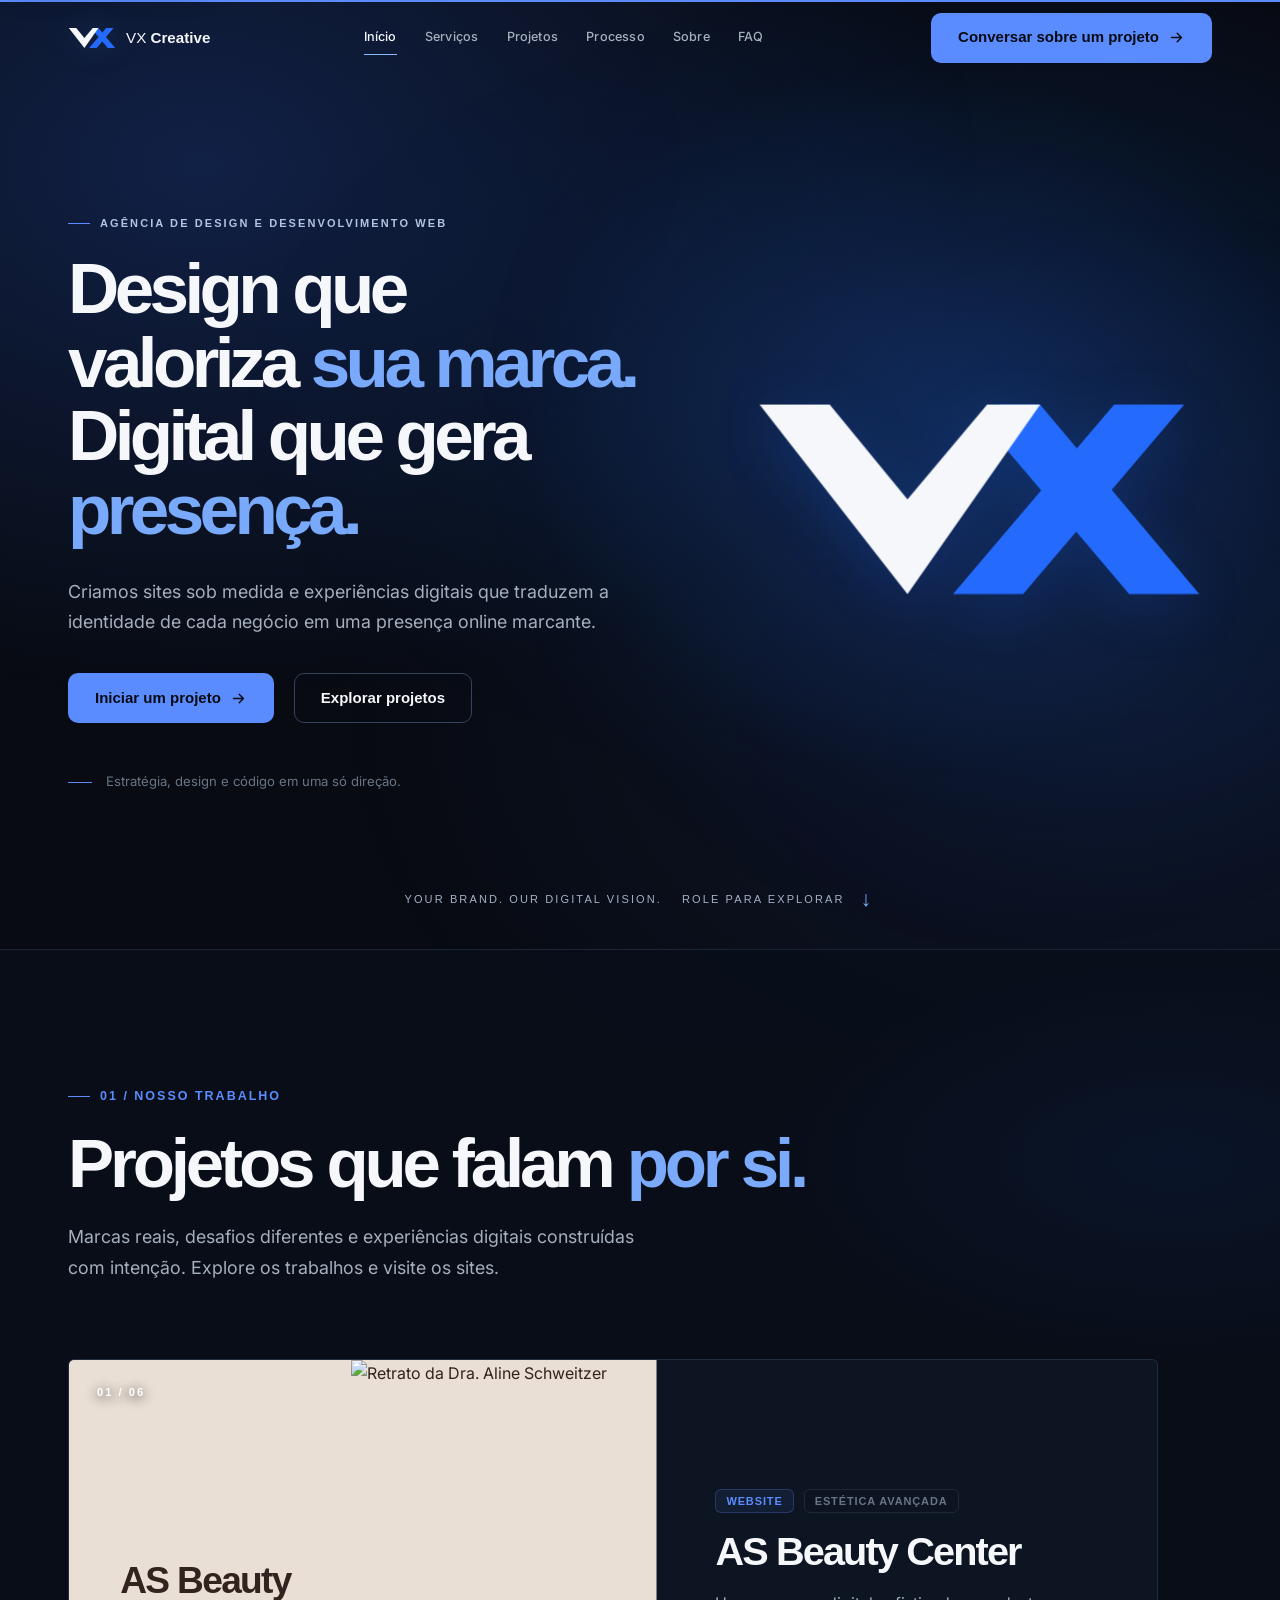
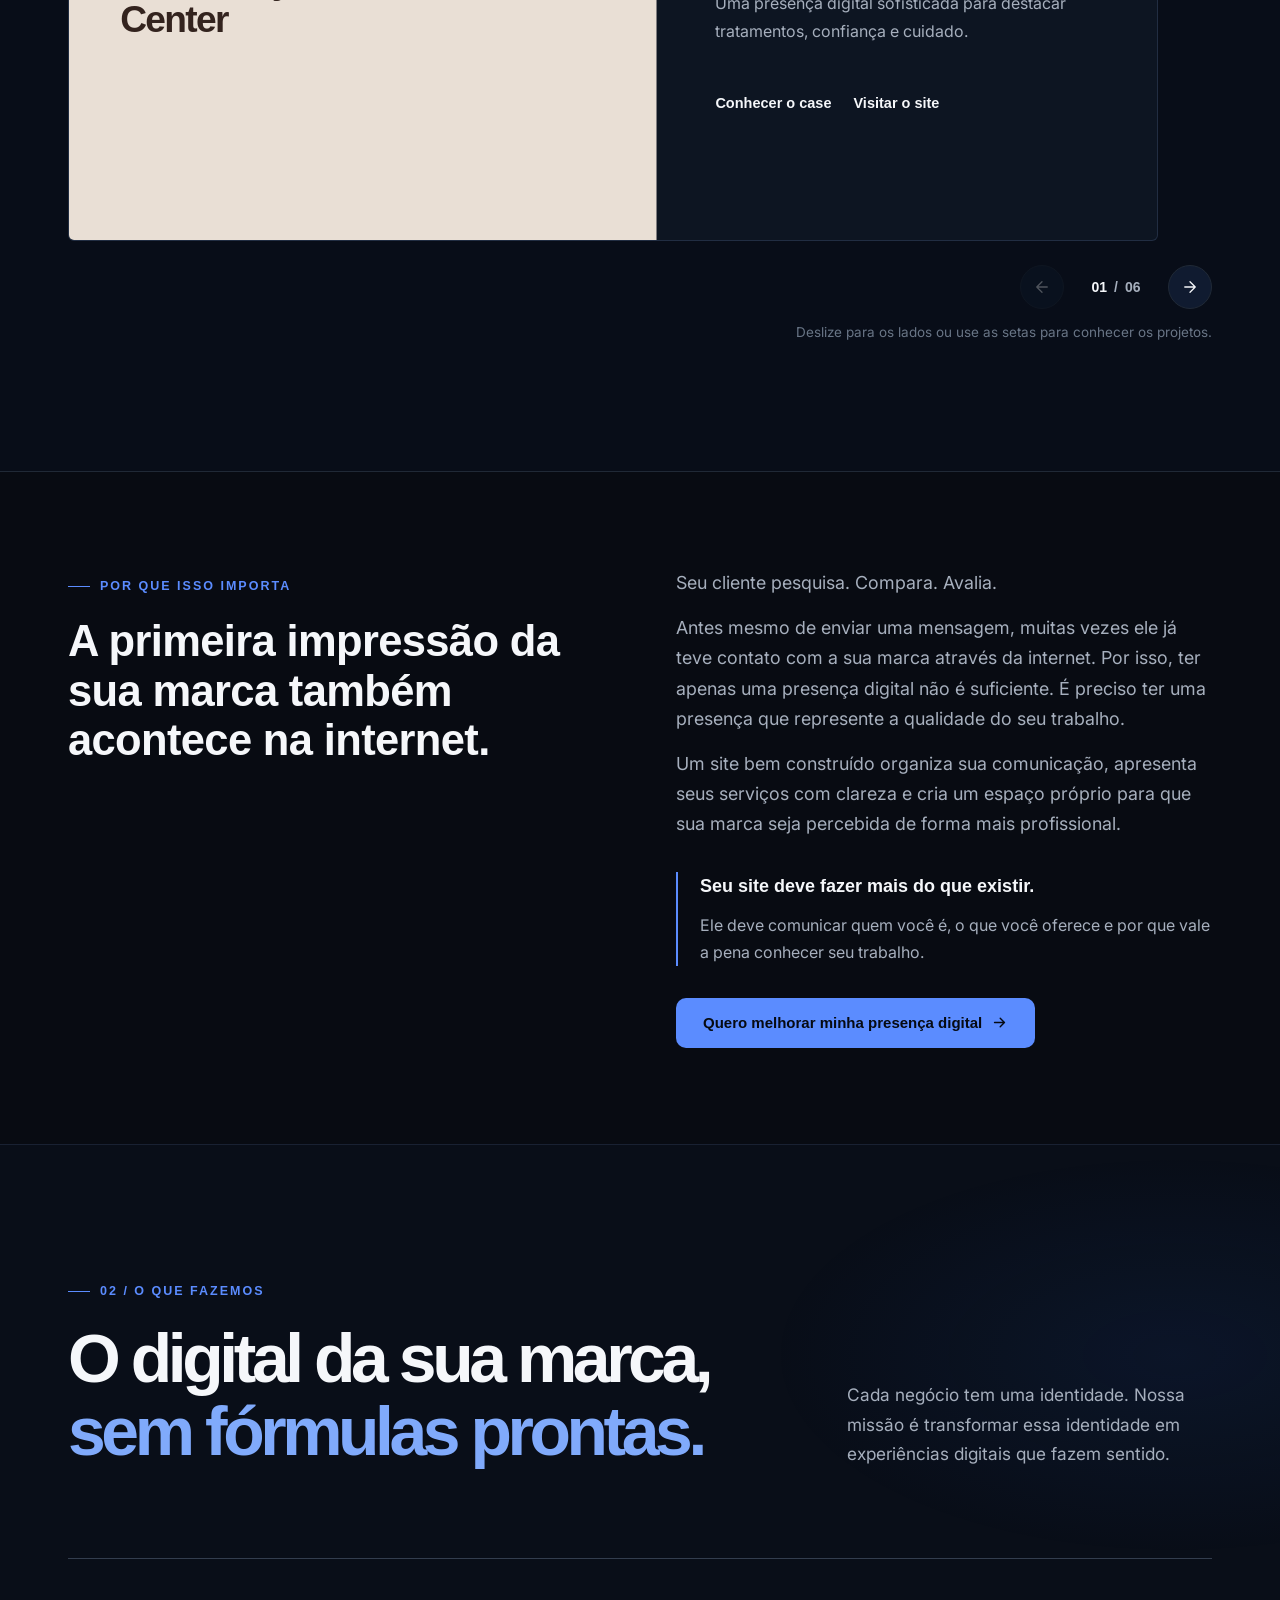
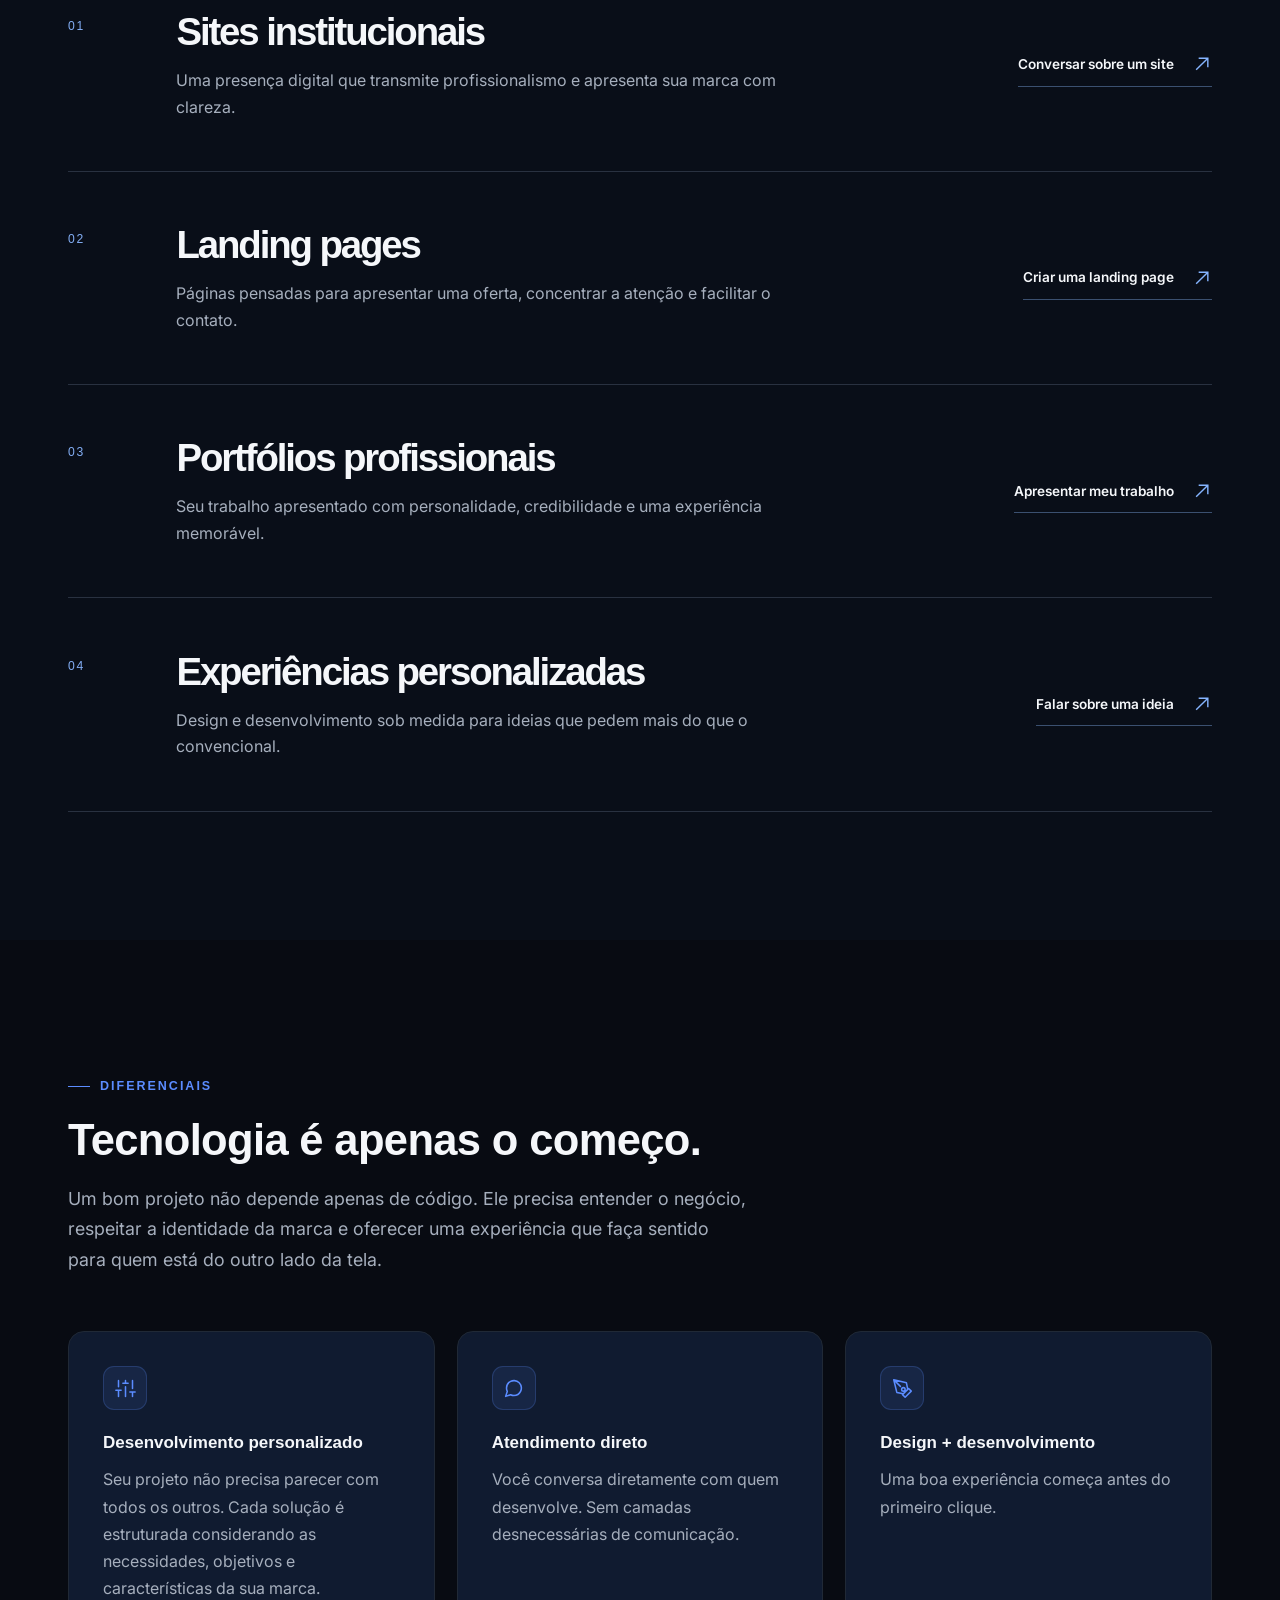
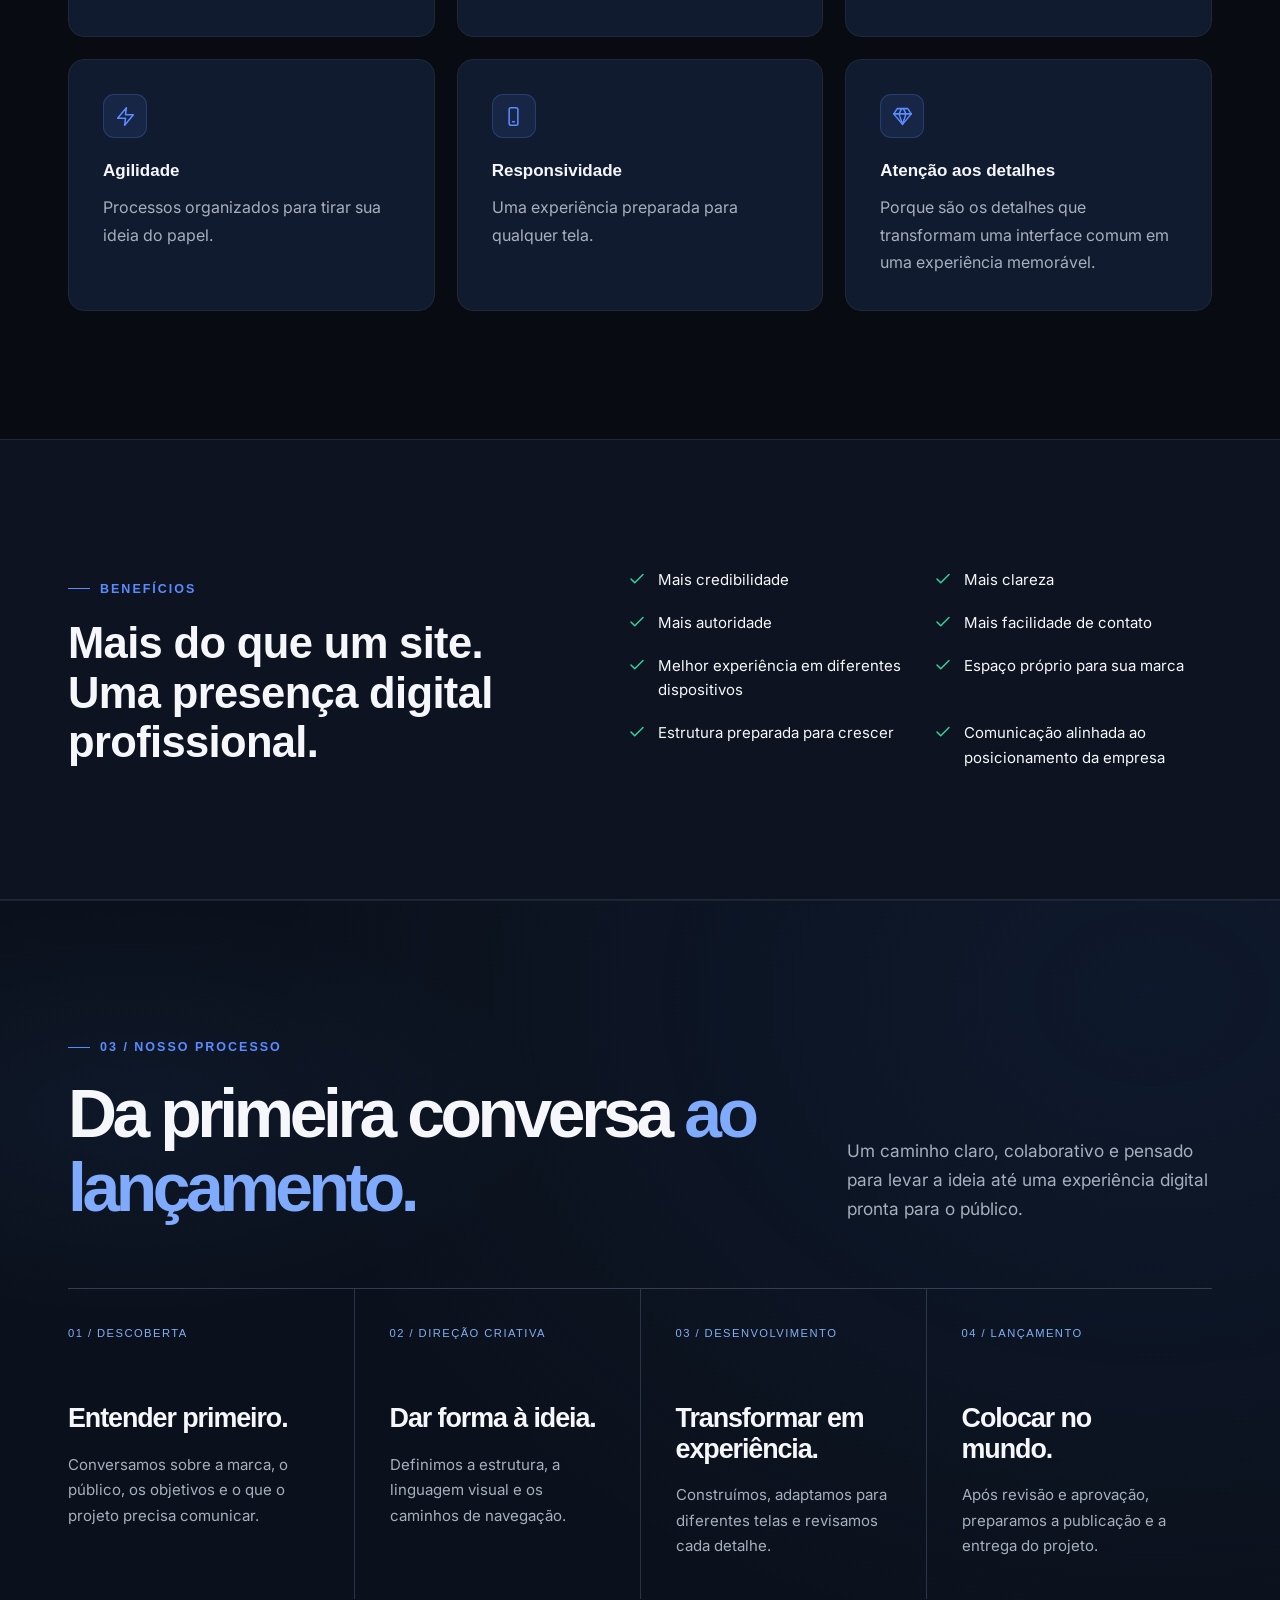
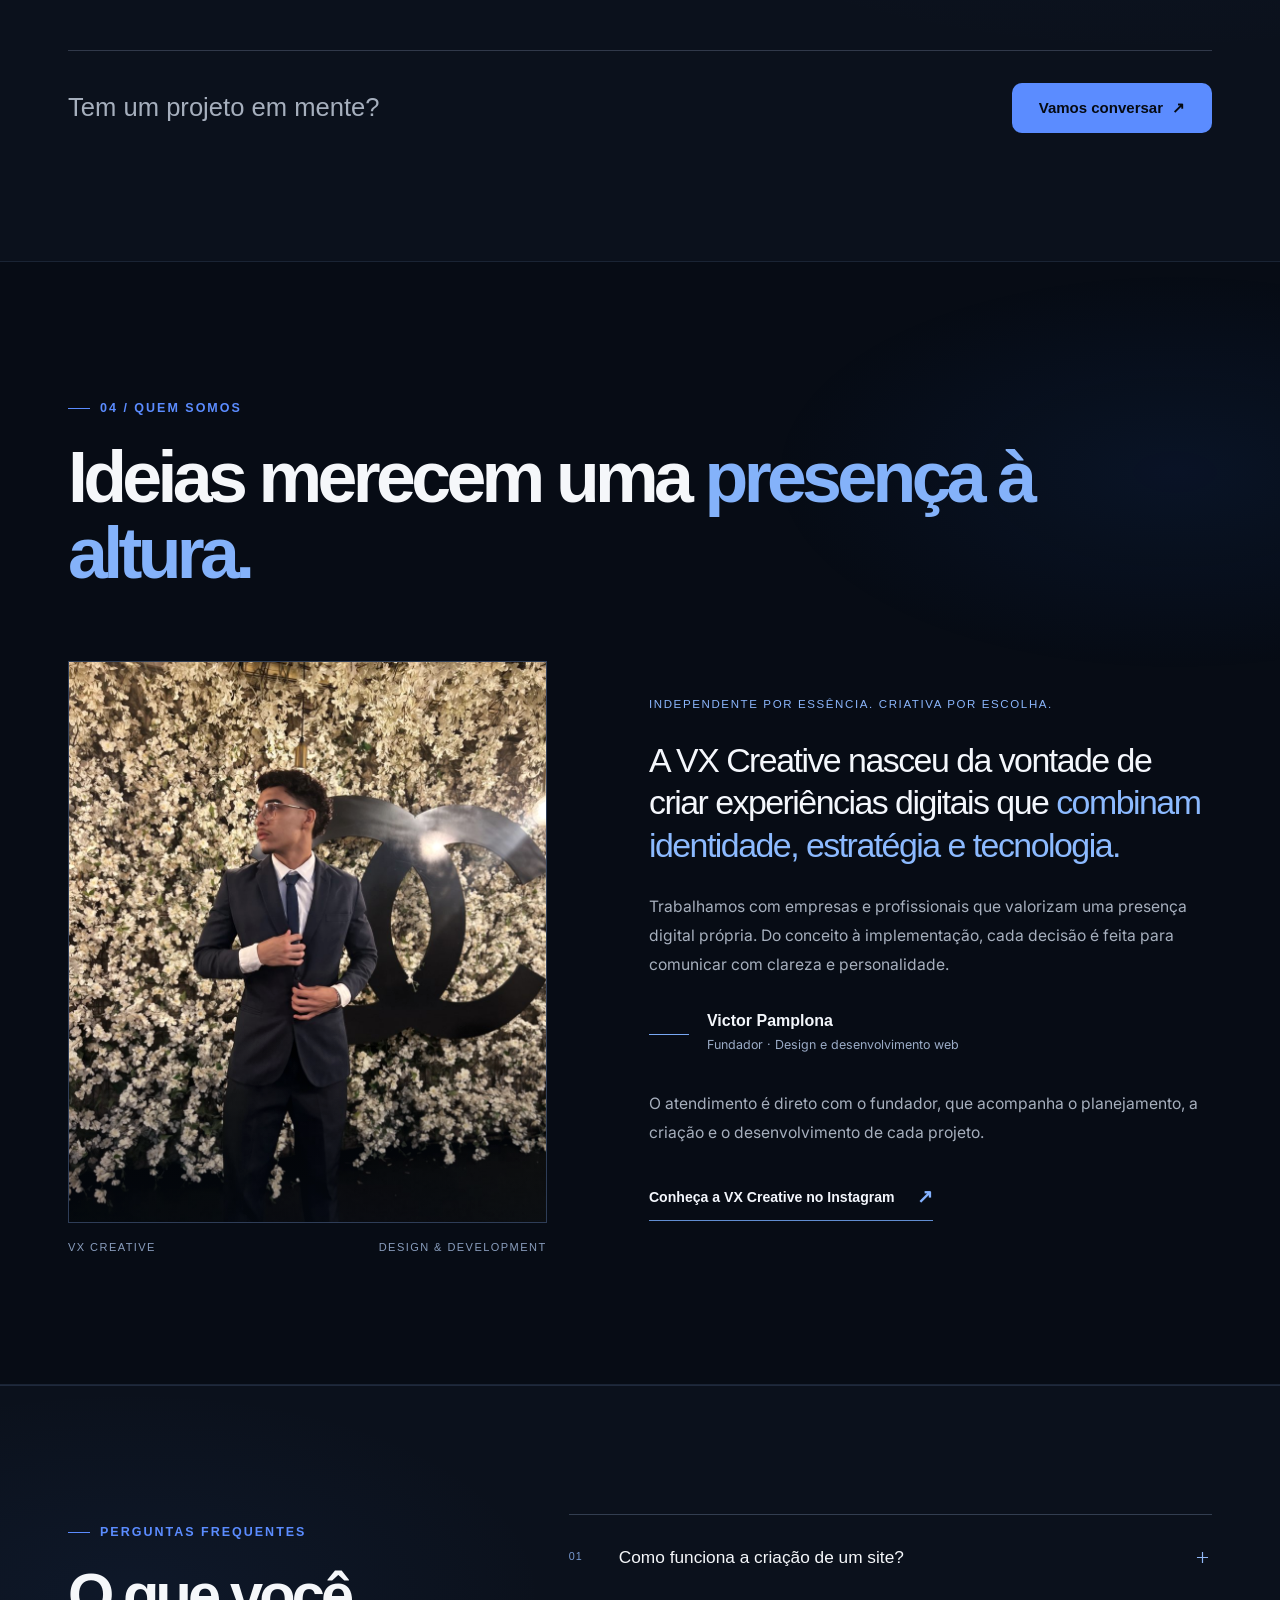
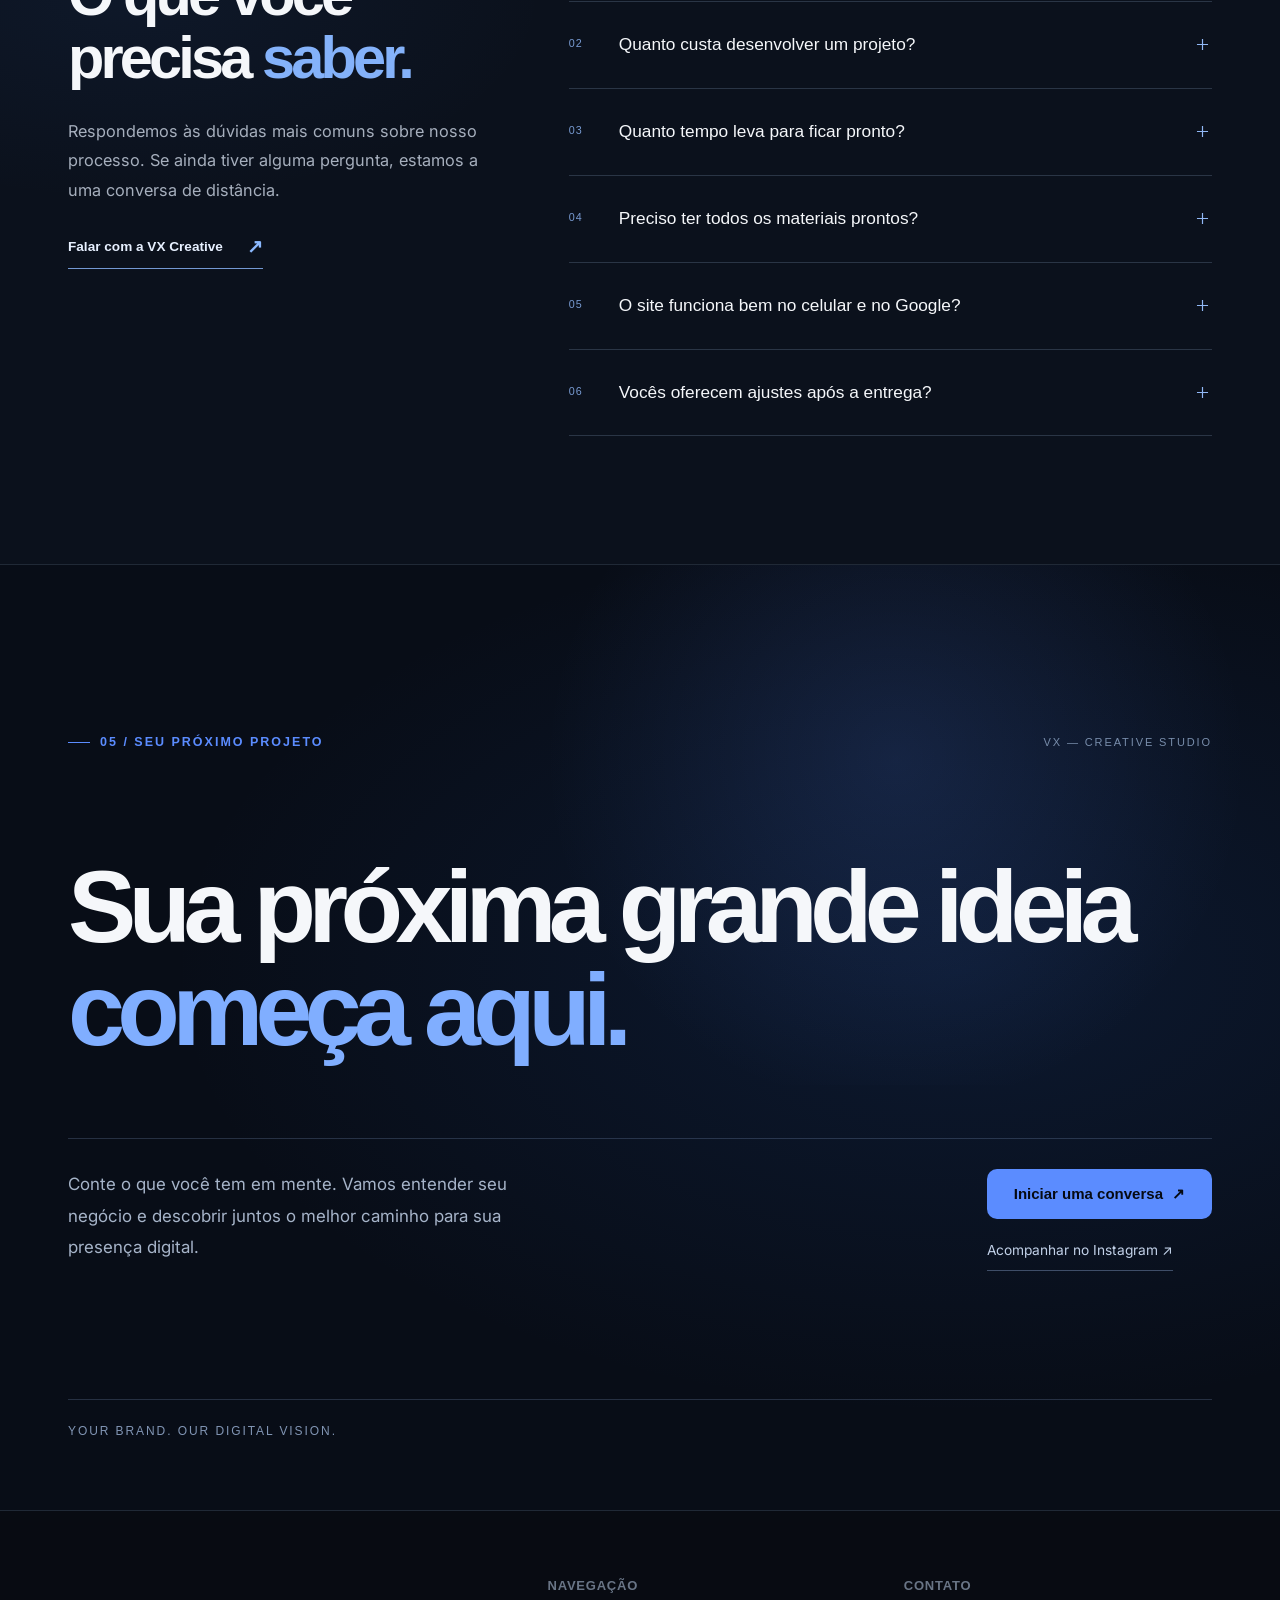
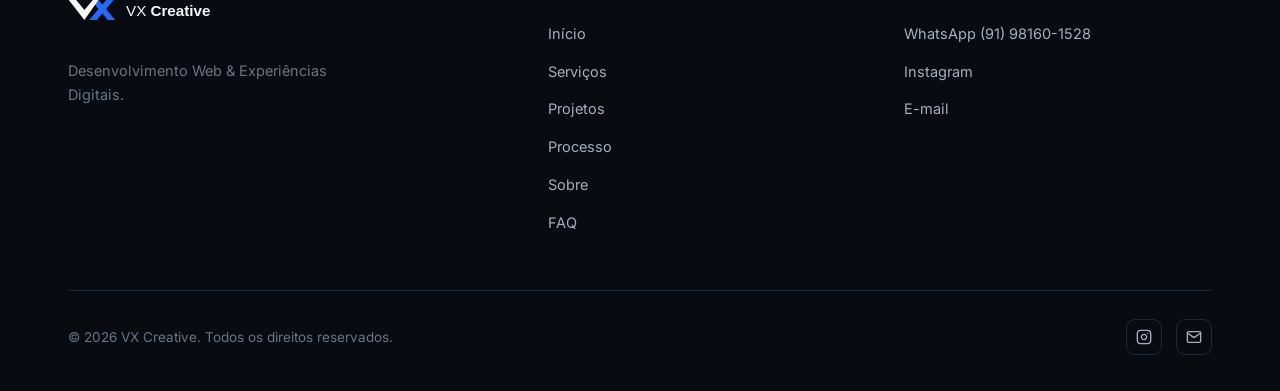
==== commit 93a7215f: "chore: update VX Creative founder photo" ====
--- a/index.html
+++ b/index.html
@@ -18,16 +18,16 @@
 <link rel="preconnect" href="https://fonts.gstatic.com" crossorigin>
 <link rel="stylesheet" href="https://fonts.googleapis.com/css2?family=Space+Grotesk:wght@500;600;700&family=Inter:wght@400;500;600&display=swap">
 <link rel="stylesheet" href="assets/css/style.css">
-<link rel="canonical" href="https://victorpamplona.vercel.app/">
-<meta property="og:url" content="https://victorpamplona.vercel.app/">
+<link rel="canonical" href="https://vxcreative.vercel.app/">
+<meta property="og:url" content="https://vxcreative.vercel.app/">
 <meta property="og:site_name" content="VX Creative">
 <meta name="twitter:card" content="summary">
 <script type="application/ld+json">
 {
  "@context":"https://schema.org",
  "@graph":[
-  {"@type":"Organization","@id":"https://victorpamplona.vercel.app/#organization","name":"VX Creative","url":"https://victorpamplona.vercel.app/","logo":"https://victorpamplona.vercel.app/assets/branding/monograma-vx.svg","telephone":"+55-91-98160-1528","sameAs":["https://www.instagram.com/vxcreative_/"]},
-  {"@type":"WebSite","@id":"https://victorpamplona.vercel.app/#website","name":"VX Creative","url":"https://victorpamplona.vercel.app/","publisher":{"@id":"https://victorpamplona.vercel.app/#organization"}}
+  {"@type":"Organization","@id":"https://vxcreative.vercel.app/#organization","name":"VX Creative","url":"https://vxcreative.vercel.app/","logo":"https://vxcreative.vercel.app/assets/branding/monograma-vx.svg","telephone":"+55-91-98160-1528","sameAs":["https://www.instagram.com/vxcreative_/"]},
+  {"@type":"WebSite","@id":"https://vxcreative.vercel.app/#website","name":"VX Creative","url":"https://vxcreative.vercel.app/","publisher":{"@id":"https://vxcreative.vercel.app/#organization"}}
  ]
 }
 </script>
@@ -399,7 +399,7 @@
       <div class="vx-about__grid">
         <div class="vx-about__visual" data-reveal>
           <div class="vx-about__photo">
-            <img decoding="async" src="assets/images/profile/victor-pamplona-foto.png" alt="Victor Pamplona, fundador da VX Creative" width="1145" height="1374" loading="lazy">
+            <img decoding="async" src="assets/images/profile/victor-pamplona-fundador-vx-creative.jpg" alt="Victor Pamplona, fundador da VX Creative" width="960" height="1200" loading="lazy">
           </div>
           <div class="vx-about__image-note"><span>VX CREATIVE</span><span>Design &amp; Development</span></div>
         </div>
@@ -494,14 +494,14 @@
         <h4>Contato</h4>
         <a href="https://wa.me/5591981601528?text=Ol%C3%A1!%20Conheci%20a%20VX%20Creative%20pelo%20site%20e%20gostaria%20de%20conversar%20sobre%20um%20projeto." data-whatsapp>WhatsApp (91) 98160-1528</a>
         <a href="https://www.instagram.com/vxcreative_/" data-instagram>Instagram</a>
-        <a href="#" data-email>E-mail</a>
+        <a href="mailto:victorpamplona6@gmail.com" data-email>E-mail</a>
       </div>
     </div>
     <div class="footer__bottom">
       <span class="small">© 2026 VX Creative. Todos os direitos reservados.</span>
       <div class="footer__socials">
         <a href="https://www.instagram.com/vxcreative_/" data-instagram aria-label="Instagram"><svg viewBox="0 0 24 24" fill="none" stroke="currentColor" stroke-width="2" stroke-linecap="round" stroke-linejoin="round"><rect x="2" y="2" width="20" height="20" rx="5"/><path d="M16 11.37A4 4 0 1112.63 8 4 4 0 0116 11.37z"/><path d="M17.5 6.5h.01"/></svg></a>
-        <a href="#" data-email aria-label="E-mail"><svg viewBox="0 0 24 24" fill="none" stroke="currentColor" stroke-width="2" stroke-linecap="round" stroke-linejoin="round"><rect x="2" y="4" width="20" height="16" rx="2"/><path d="M22 6l-10 7L2 6"/></svg></a>
+        <a href="mailto:victorpamplona6@gmail.com" data-email aria-label="E-mail"><svg viewBox="0 0 24 24" fill="none" stroke="currentColor" stroke-width="2" stroke-linecap="round" stroke-linejoin="round"><rect x="2" y="4" width="20" height="16" rx="2"/><path d="M22 6l-10 7L2 6"/></svg></a>
       </div>
     </div>
   </div>
--- a/assets/css/style.css
+++ b/assets/css/style.css
@@ -1501,3 +1501,7 @@
   html { scroll-behavior:auto; }
   .vx-skip-link { transition:none; }
 }
+
+/* Audit: ensure hidden mobile navigation is also hidden from keyboard focus */
+.mobile-menu { visibility:hidden; }
+.mobile-menu.is-open { visibility:visible; }
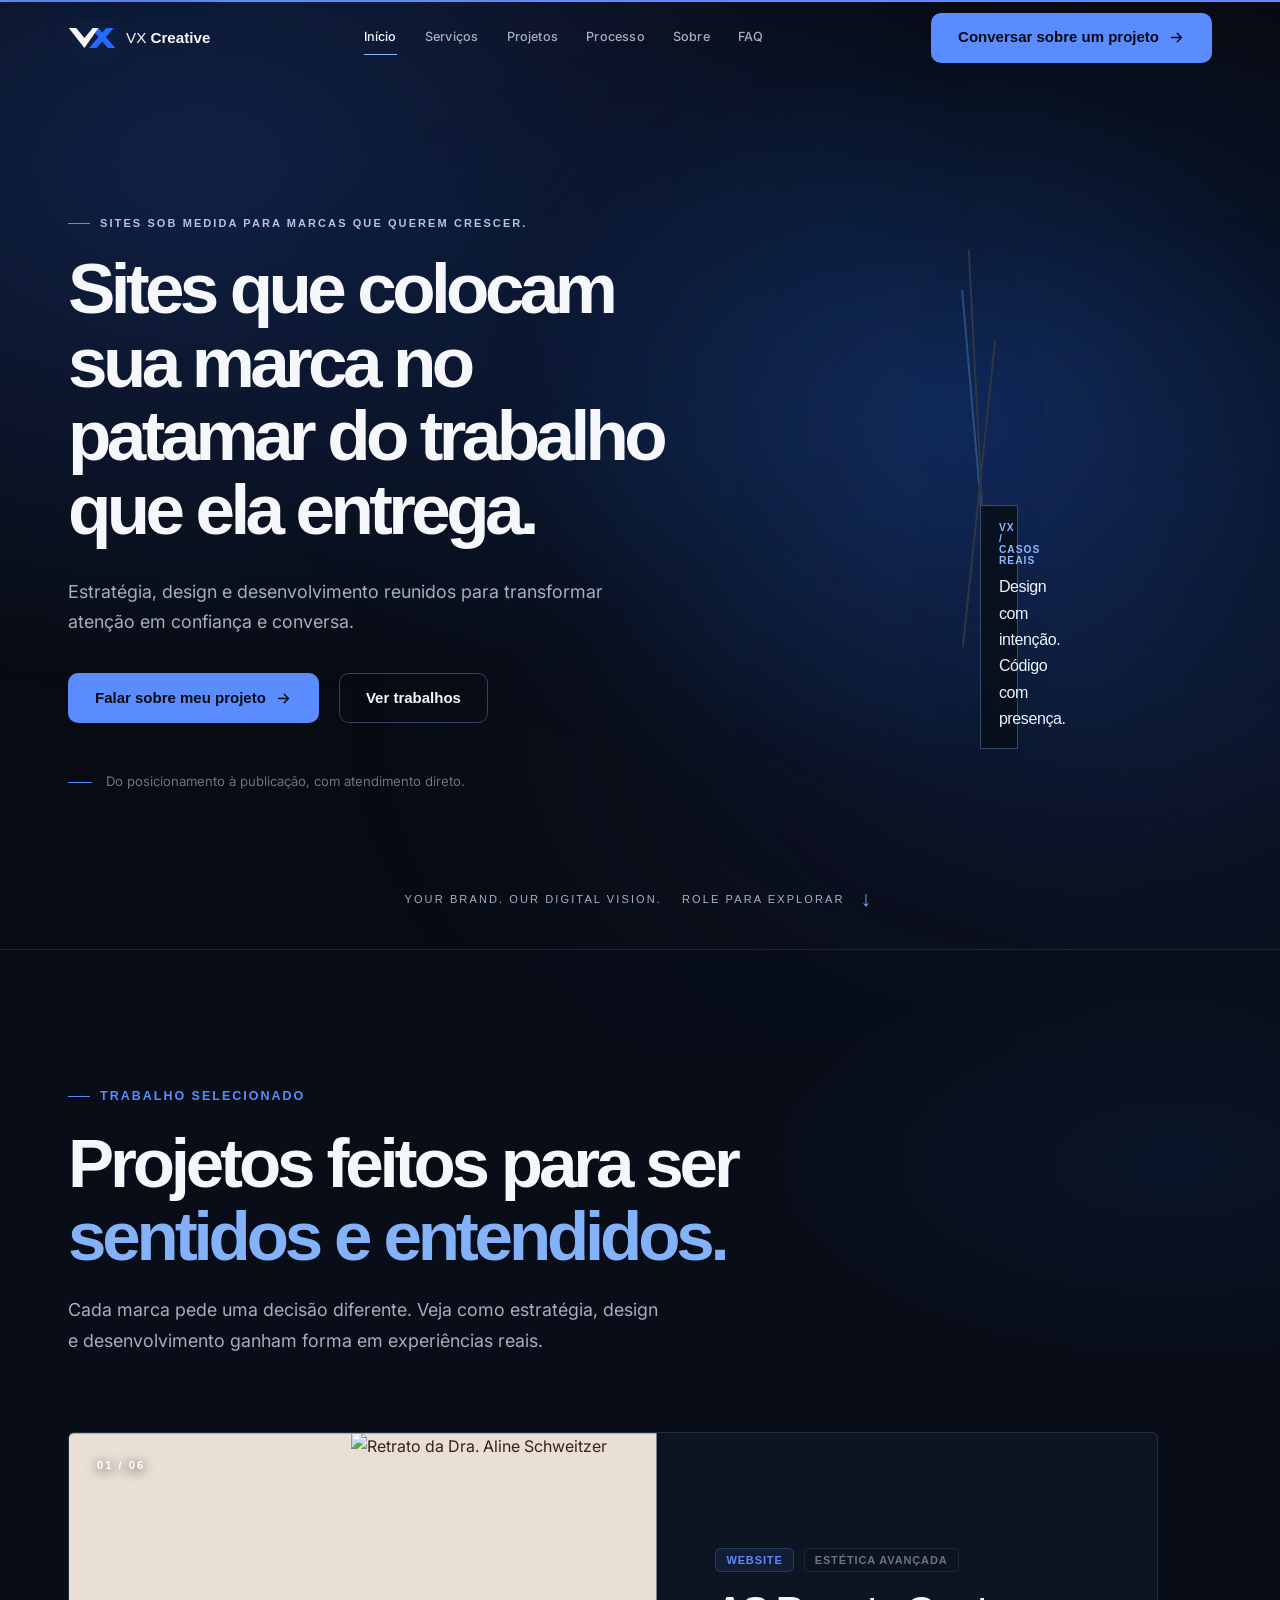
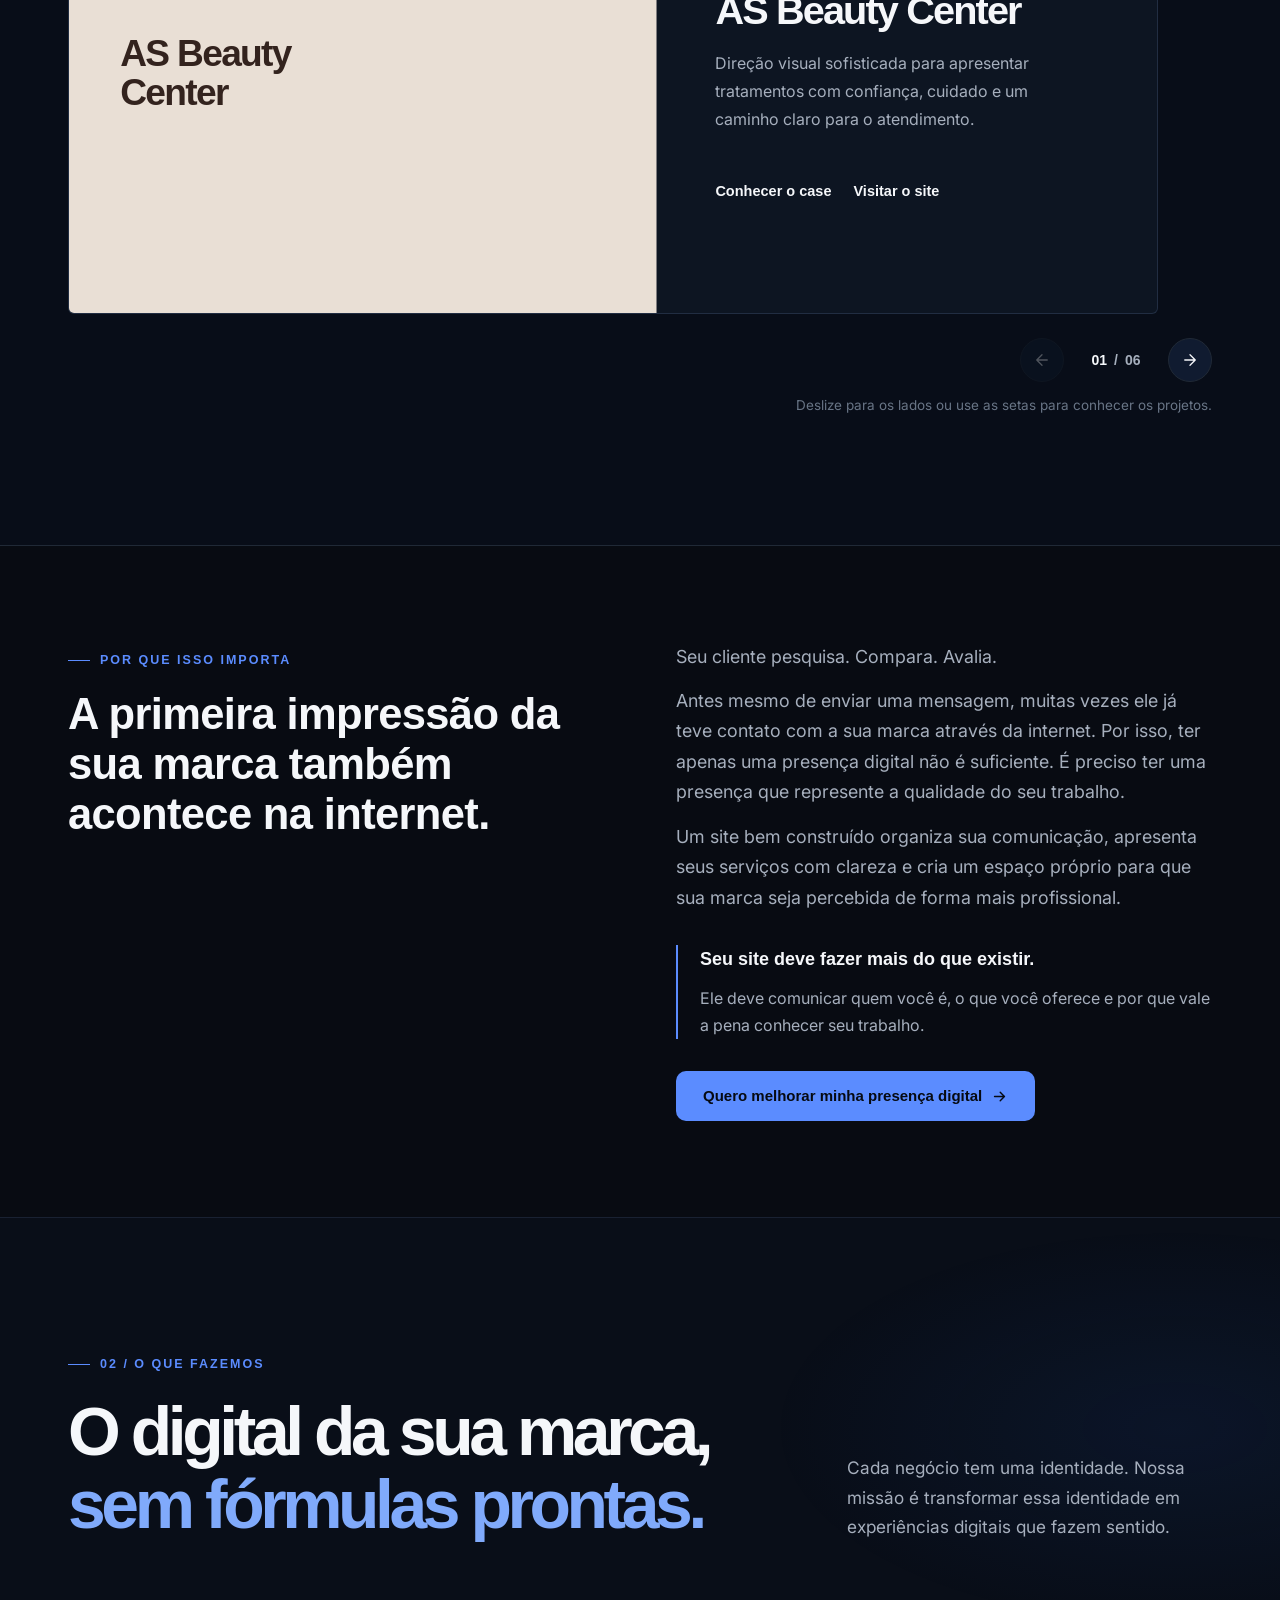
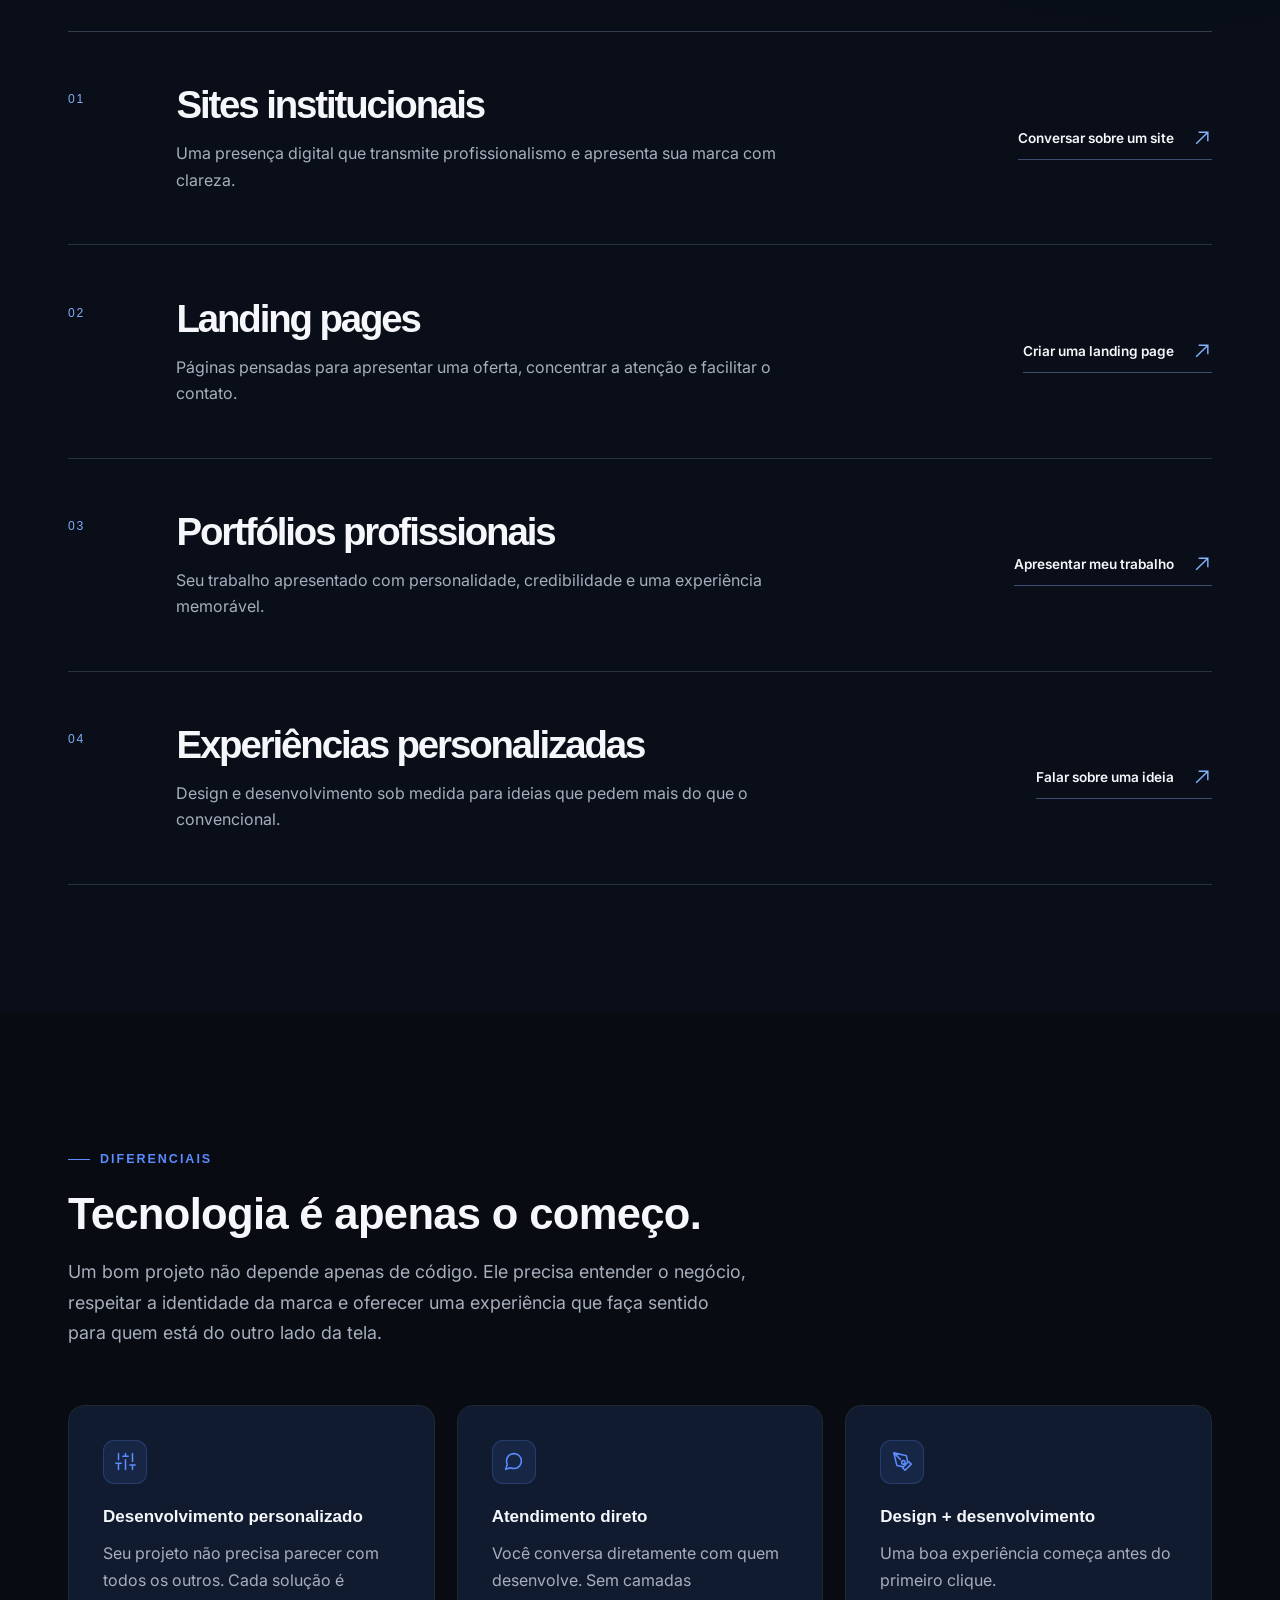
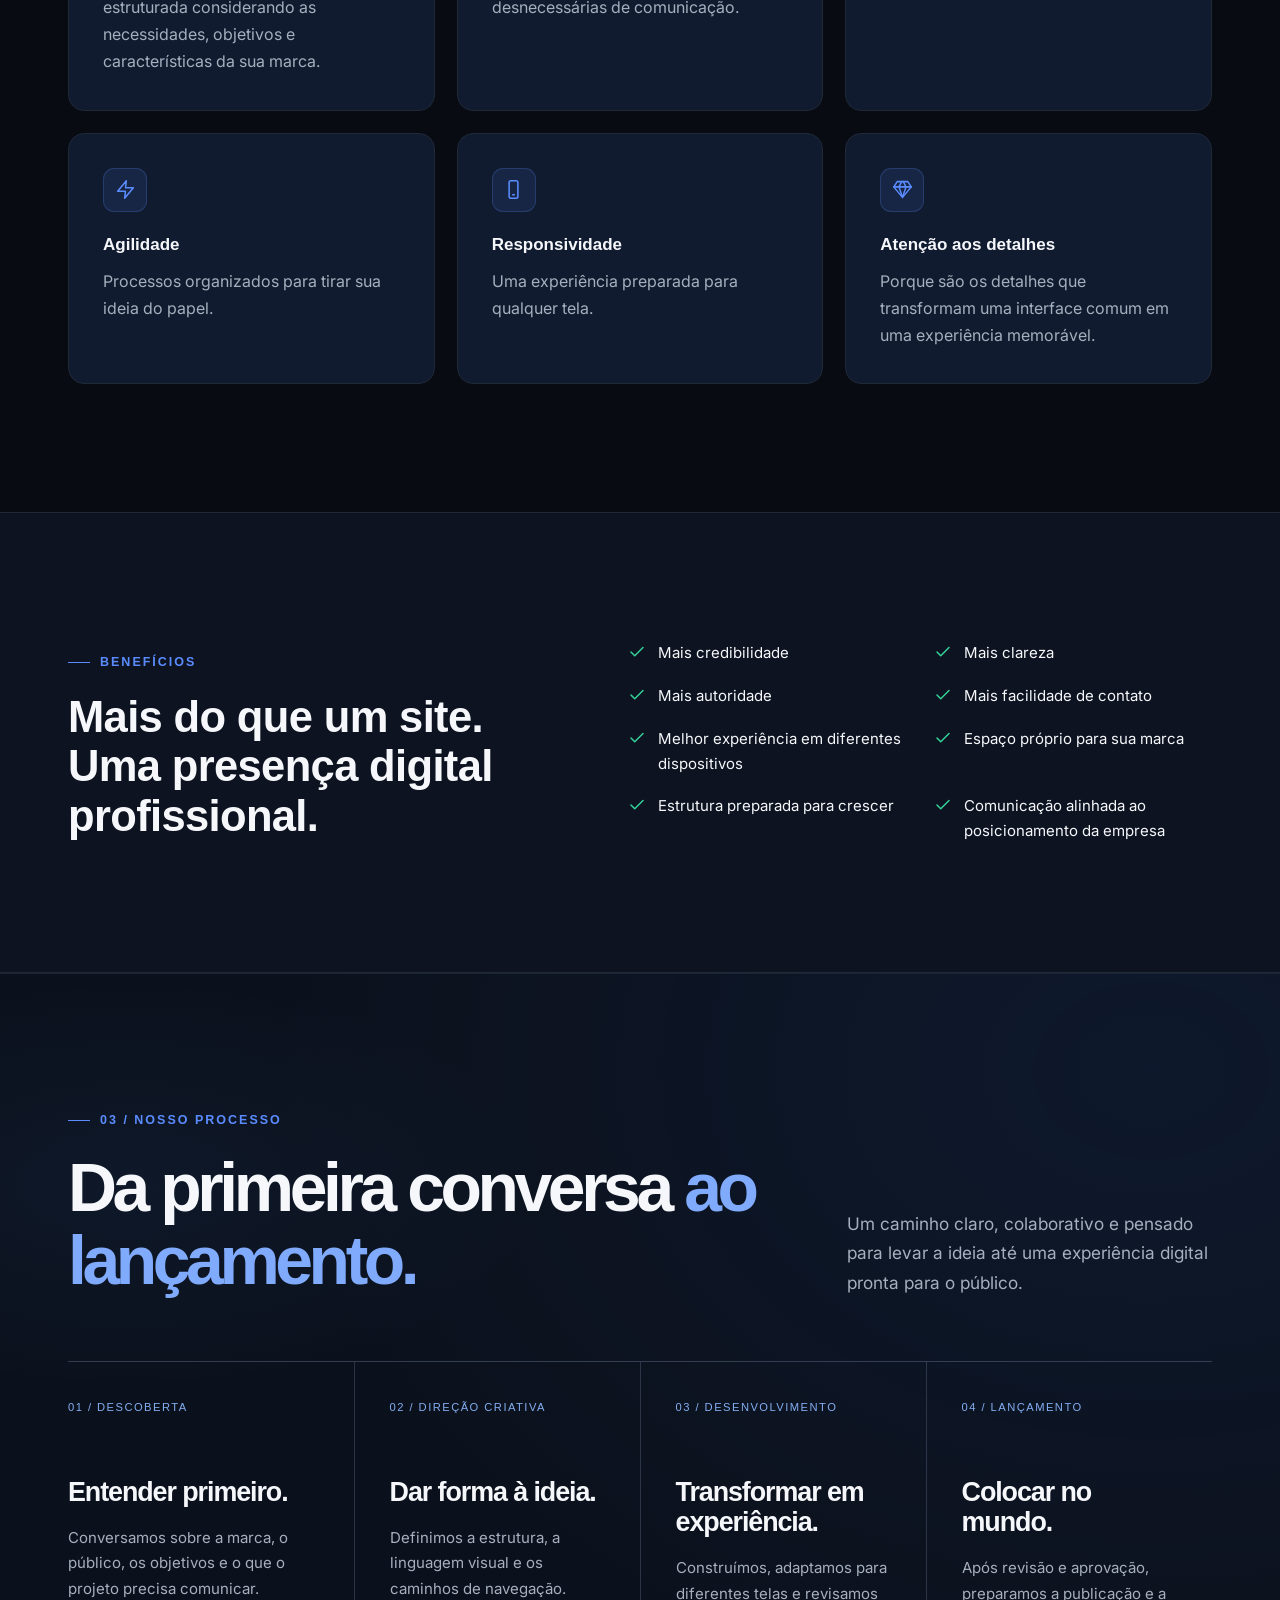
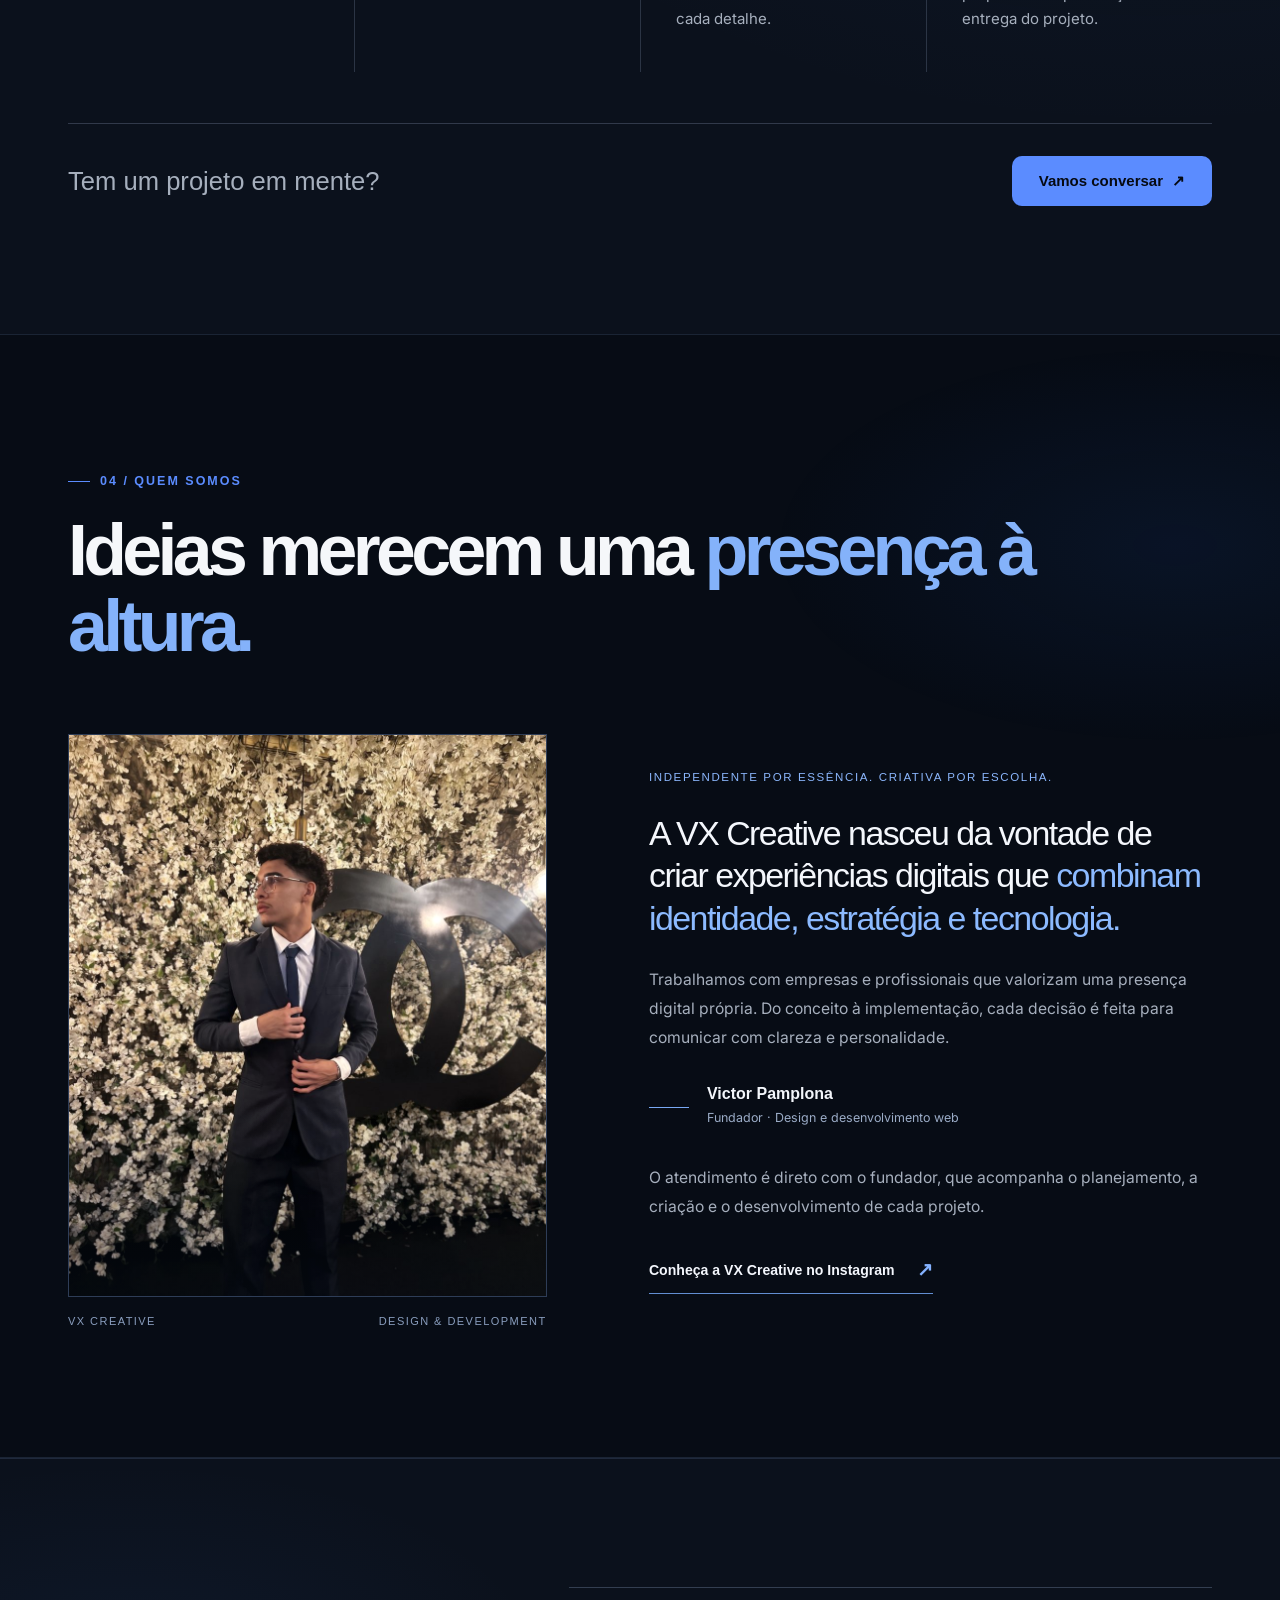
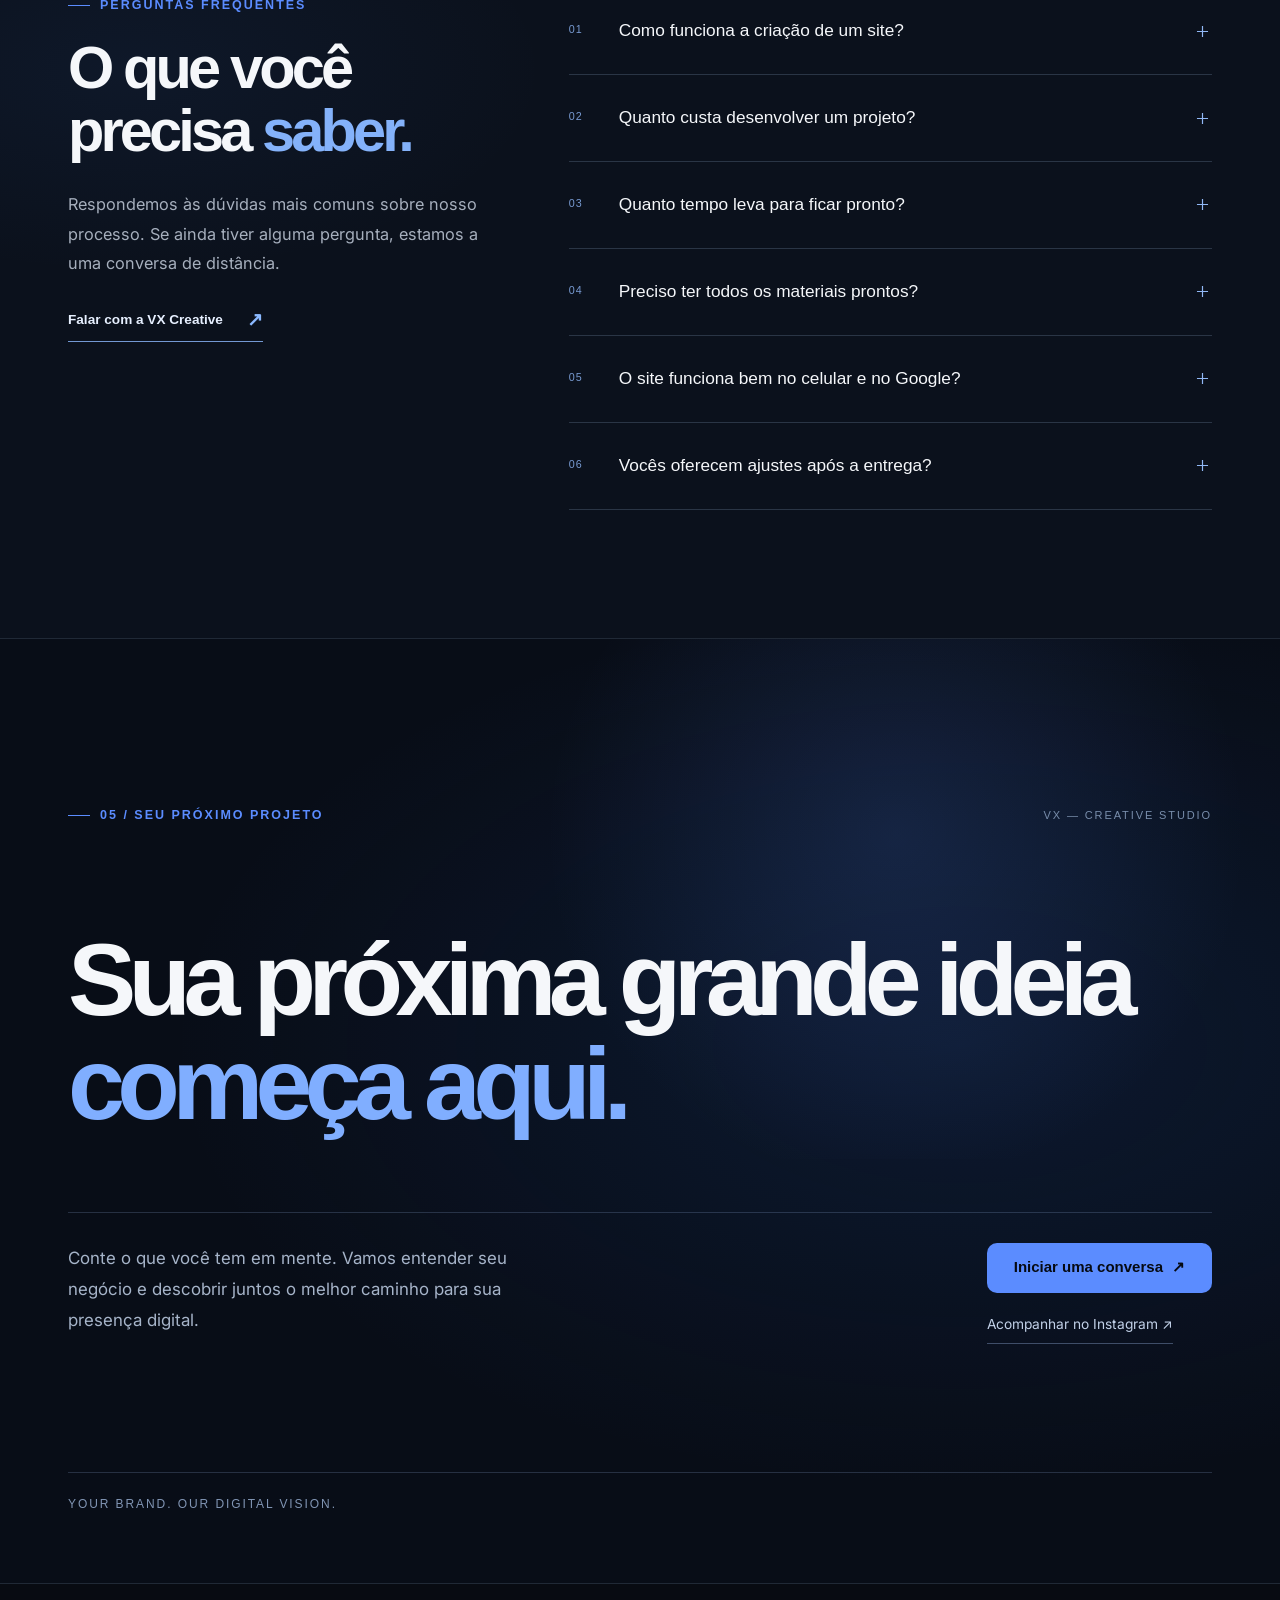
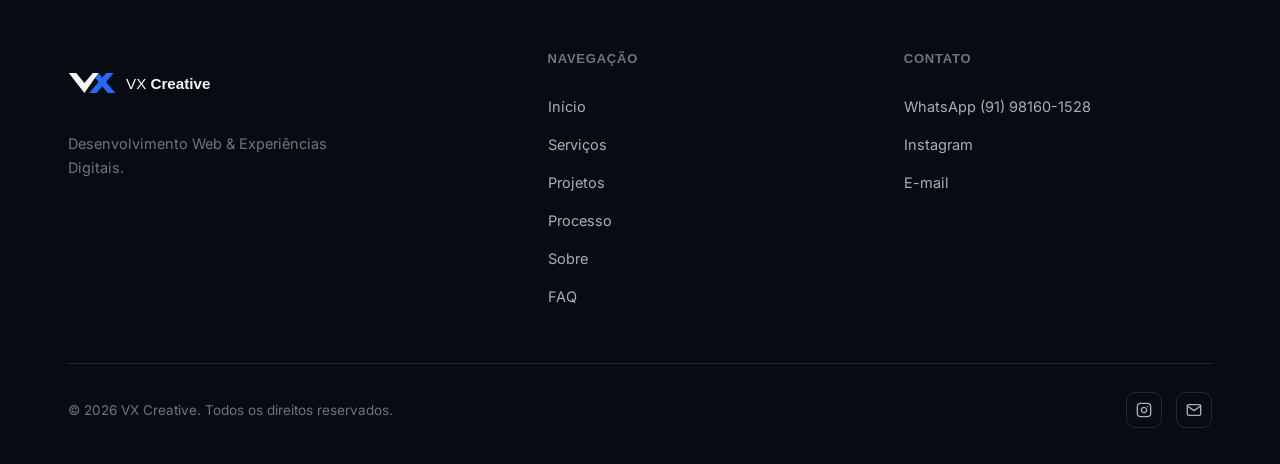
==== commit ae878a47: "feat: lead with real project proof in the VX hero" ====
--- a/index.html
+++ b/index.html
@@ -80,43 +80,37 @@
   <section class="hero vx-atmosphere-host" id="topo">
     <div class="container hero__grid">
       <div class="hero__content">
-        <span class="eyebrow hero__eyebrow">Agência de design e desenvolvimento web</span>
-        <h1>Design que valoriza <span class="hero__title-accent">sua marca.</span><br>Digital que gera <span class="hero__title-accent">presença.</span></h1>
-        <p class="hero__sub body-lg">Criamos sites sob medida e experiências digitais que traduzem a identidade de cada negócio em uma presença online marcante.</p>
+        <span class="eyebrow hero__eyebrow">Sites sob medida para marcas que querem crescer.</span>
+        <h1>Sites que colocam sua marca no patamar do trabalho que ela entrega.</h1>
+        <p class="hero__sub body-lg">Estratégia, design e desenvolvimento reunidos para transformar atenção em confiança e conversa.</p>
 
         <div class="hero__actions">
           <a href="https://wa.me/5591981601528?text=Ol%C3%A1!%20Conheci%20a%20VX%20Creative%20pelo%20site%20e%20gostaria%20de%20conversar%20sobre%20um%20projeto." data-whatsapp target="_blank" rel="noopener noreferrer" class="btn btn-primary">
-            Iniciar um projeto
+            Falar sobre meu projeto
             <svg width="16" height="16" viewBox="0 0 24 24" fill="none" stroke="currentColor" stroke-width="2" stroke-linecap="round" stroke-linejoin="round"><path d="M5 12h14M13 6l6 6-6 6"/></svg>
           </a>
-          <a href="#projetos" class="btn btn-secondary">Explorar projetos</a>
-        </div>
-
-        <div class="hero__micro small"><span class="hero__micro-line" aria-hidden="true"></span><span>Estratégia, design e código em uma só direção.</span></div>
+          <a href="#projetos" class="btn btn-secondary">Ver trabalhos</a>
+        </div>
+
+        <div class="hero__micro small"><span class="hero__micro-line" aria-hidden="true"></span><span>Do posicionamento à publicação, com atendimento direto.</span></div>
 
       </div>
 
       <div class="hero__visual vx-hero-mark">
-        <svg class="vx-hero-symbol" viewBox="0 0 240 108" width="240" height="108" aria-hidden="true" focusable="false">
-          <defs>
-            <clipPath id="vx-hero-outline">
-              <path d="M106 104 191 4h37l-85 100z"/>
-              <path d="M131 4h21l84 100h-37L121 12z"/>
-              <path d="M4 4h37l41 50 42-50h28L82 104z"/>
-            </clipPath>
-            <linearGradient id="vx-hero-sheen">
-              <stop offset="0" stop-color="#fff" stop-opacity="0"/>
-              <stop offset=".5" stop-color="#dceaff" stop-opacity=".82"/>
-              <stop offset="1" stop-color="#fff" stop-opacity="0"/>
-            </linearGradient>
-          </defs>
-          <g class="vx-hero-symbol__x"><path fill="#246BFD" d="M106 104 191 4h37l-85 100z"/><path fill="#246BFD" d="M131 4h21l84 100h-37L121 12z"/></g>
-          <g class="vx-hero-symbol__v"><path fill="#F5F7FA" d="M4 4h37l41 50 42-50h28L82 104z"/></g>
-          <g clip-path="url(#vx-hero-outline)">
-            <rect class="vx-hero-symbol__sheen" x="-80" y="0" width="68" height="108" fill="url(#vx-hero-sheen)"/>
-          </g>
-        </svg>
-        <p class="vx-signature" lang="en">Your brand. Our digital vision.</p>
+        <div class="vx-hero-proof" aria-label="Recortes de projetos da VX Creative">
+          <figure class="vx-hero-proof__frame vx-hero-proof__frame--main">
+            <img src="https://as-beauty-two.vercel.app/aline-schewtizer-hero.png" width="800" height="1000" alt="Projeto AS Beauty Center" fetchpriority="high">
+            <figcaption>AS Beauty Center</figcaption>
+          </figure>
+          <figure class="vx-hero-proof__frame vx-hero-proof__frame--side">
+            <img src="assets/images/projects/marcelo-neto-novo.jpeg" width="800" height="1000" alt="Projeto Marcelo Neto Advocacia" decoding="async">
+            <figcaption>Marcelo Neto Advocacia</figcaption>
+          </figure>
+          <div class="vx-hero-proof__note">
+            <span>VX / casos reais</span>
+            <strong>Design com intenção.<br>Código com presença.</strong>
+          </div>
+        </div>
       </div>
     </div>
     <div class="container hero__bottom"><span lang="en">Your brand. Our digital vision.</span><a href="#projetos">Role para explorar <span aria-hidden="true">↓</span></a></div>
@@ -126,9 +120,9 @@
   <section class="section vx-projects" id="projetos">
     <div class="container">
       <div class="section-head" data-reveal>
-        <span class="eyebrow">01 / Nosso trabalho</span>
-        <h2>Projetos que falam <em>por si.</em></h2>
-        <p class="body-lg">Marcas reais, desafios diferentes e experiências digitais construídas com intenção. Explore os trabalhos e visite os sites.</p>
+        <span class="eyebrow">Trabalho selecionado</span>
+        <h2>Projetos feitos para ser <em>sentidos e entendidos.</em></h2>
+        <p class="body-lg">Cada marca pede uma decisão diferente. Veja como estratégia, design e desenvolvimento ganham forma em experiências reais.</p>
       </div>
 
       <div class="projects-carousel" data-projects-carousel>
@@ -145,7 +139,7 @@
               <div class="project-card__body">
                 <div class="project-card__meta"><span class="project-tag project-tag--blue">Website</span><span class="project-tag">Estética avançada</span></div>
                 <h3>AS Beauty Center</h3>
-                <p class="project-card__desc body">Uma presença digital sofisticada para destacar tratamentos, confiança e cuidado.</p>
+                <p class="project-card__desc body">Direção visual sofisticada para apresentar tratamentos com confiança, cuidado e um caminho claro para o atendimento.</p>
                 <div class="project-card__footer">
                   <a href="as-beauty.html" class="project-card__link">Conhecer o case</a>
                   <a href="https://as-beauty-two.vercel.app/" target="_blank" rel="noopener" class="project-card__link">Visitar o site</a>
@@ -162,7 +156,7 @@
               <div class="project-card__body">
                 <div class="project-card__meta"><span class="project-tag project-tag--blue">Website</span><span class="project-tag">Estética</span></div>
                 <h3>Dra. Siglena Pantoja</h3>
-                <p class="project-card__desc body">Uma experiência clara e elegante para apresentar a profissional e facilitar agendamentos.</p>
+                <p class="project-card__desc body">Uma experiência elegante que apresenta a profissional com clareza e reduz a distância até o agendamento.</p>
                 <div class="project-card__footer">
                   <a href="dra-siglena.html" class="project-card__link">Conhecer o case</a>
                   <a href="https://dra-siglena.vercel.app/" target="_blank" rel="noopener" class="project-card__link">Visitar o site</a>
--- a/assets/css/style.css
+++ b/assets/css/style.css
@@ -1505,3 +1505,60 @@
 /* Audit: ensure hidden mobile navigation is also hidden from keyboard focus */
 .mobile-menu { visibility:hidden; }
 .mobile-menu.is-open { visibility:visible; }
+
+
+/* ==========================================================================
+   VX CREATIVE — Proof-led hero
+   A single visual moment: real work first, brand mark second.
+   ========================================================================== */
+.hero.vx-atmosphere-host .hero__grid { align-items:center; }
+.hero.vx-atmosphere-host .hero__content h1 { max-width:760px; }
+.vx-hero-proof {
+  position:relative;
+  min-height:clamp(390px,39vw,540px);
+  isolation:isolate;
+}
+.vx-hero-proof::before {
+  content:''; position:absolute; z-index:-1; inset:8% 4% 5% 10%;
+  border:1px solid rgba(132,178,250,.28);
+  background:linear-gradient(135deg,rgba(34,107,253,.18),rgba(7,10,15,.04));
+  transform:rotate(-5deg);
+}
+.vx-hero-proof__frame {
+  position:absolute; margin:0; overflow:hidden; background:#0b1017;
+  border:1px solid rgba(192,215,255,.2);
+  box-shadow:0 24px 68px rgba(0,0,0,.34);
+}
+.vx-hero-proof__frame img { display:block; width:100%; height:100%; object-fit:cover; }
+.vx-hero-proof__frame figcaption {
+  position:absolute; left:0; right:0; bottom:0; padding:24px 18px 14px;
+  color:#f4f7fd; font:600 .74rem var(--font-display); letter-spacing:.025em;
+  background:linear-gradient(transparent,rgba(4,8,14,.84));
+}
+.vx-hero-proof__frame--main { width:min(62%,330px); height:94%; left:5%; top:0; transform:rotate(-3deg); }
+.vx-hero-proof__frame--main img { object-position:center 20%; }
+.vx-hero-proof__frame--side { width:min(45%,240px); height:62%; right:0; top:18%; transform:rotate(6deg); }
+.vx-hero-proof__frame--side img { object-position:center 32%; }
+.vx-hero-proof__note {
+  position:absolute; z-index:2; left:0; bottom:0; width:min(64%,300px);
+  padding:16px 18px; color:#edf4ff; border:1px solid rgba(155,194,255,.32);
+  background:rgba(8,15,27,.88); backdrop-filter:blur(12px);
+}
+.vx-hero-proof__note span { display:block; margin-bottom:7px; color:#8cb8ff; font:600 .64rem var(--font-display); letter-spacing:.1em; text-transform:uppercase; }
+.vx-hero-proof__note strong { font:500 clamp(.88rem,1.25vw,1.08rem)/1.32 var(--font-display); letter-spacing:-.025em; }
+.vx-projects .section-head { max-width:860px; }
+.vx-projects .section-head h2 em { font-style:normal; color:#84b2fa; }
+@media (max-width:900px) {
+  .vx-hero-proof { width:min(560px,100%); margin:0 auto; min-height:470px; }
+  .vx-hero-proof__frame--main { width:min(66%,350px); left:8%; }
+}
+@media (max-width:640px) {
+  .vx-hero-proof { min-height:365px; margin-top:4px; }
+  .vx-hero-proof__frame--main { width:61%; height:91%; left:7%; }
+  .vx-hero-proof__frame--side { width:43%; height:58%; top:20%; }
+  .vx-hero-proof__note { width:67%; padding:13px 14px; }
+  .vx-hero-proof__frame figcaption { padding:18px 13px 11px; font-size:.65rem; }
+}
+@media (prefers-reduced-motion:reduce) {
+  .vx-hero-proof::before,.vx-hero-proof__frame--main,.vx-hero-proof__frame--side { transform:none; }
+}
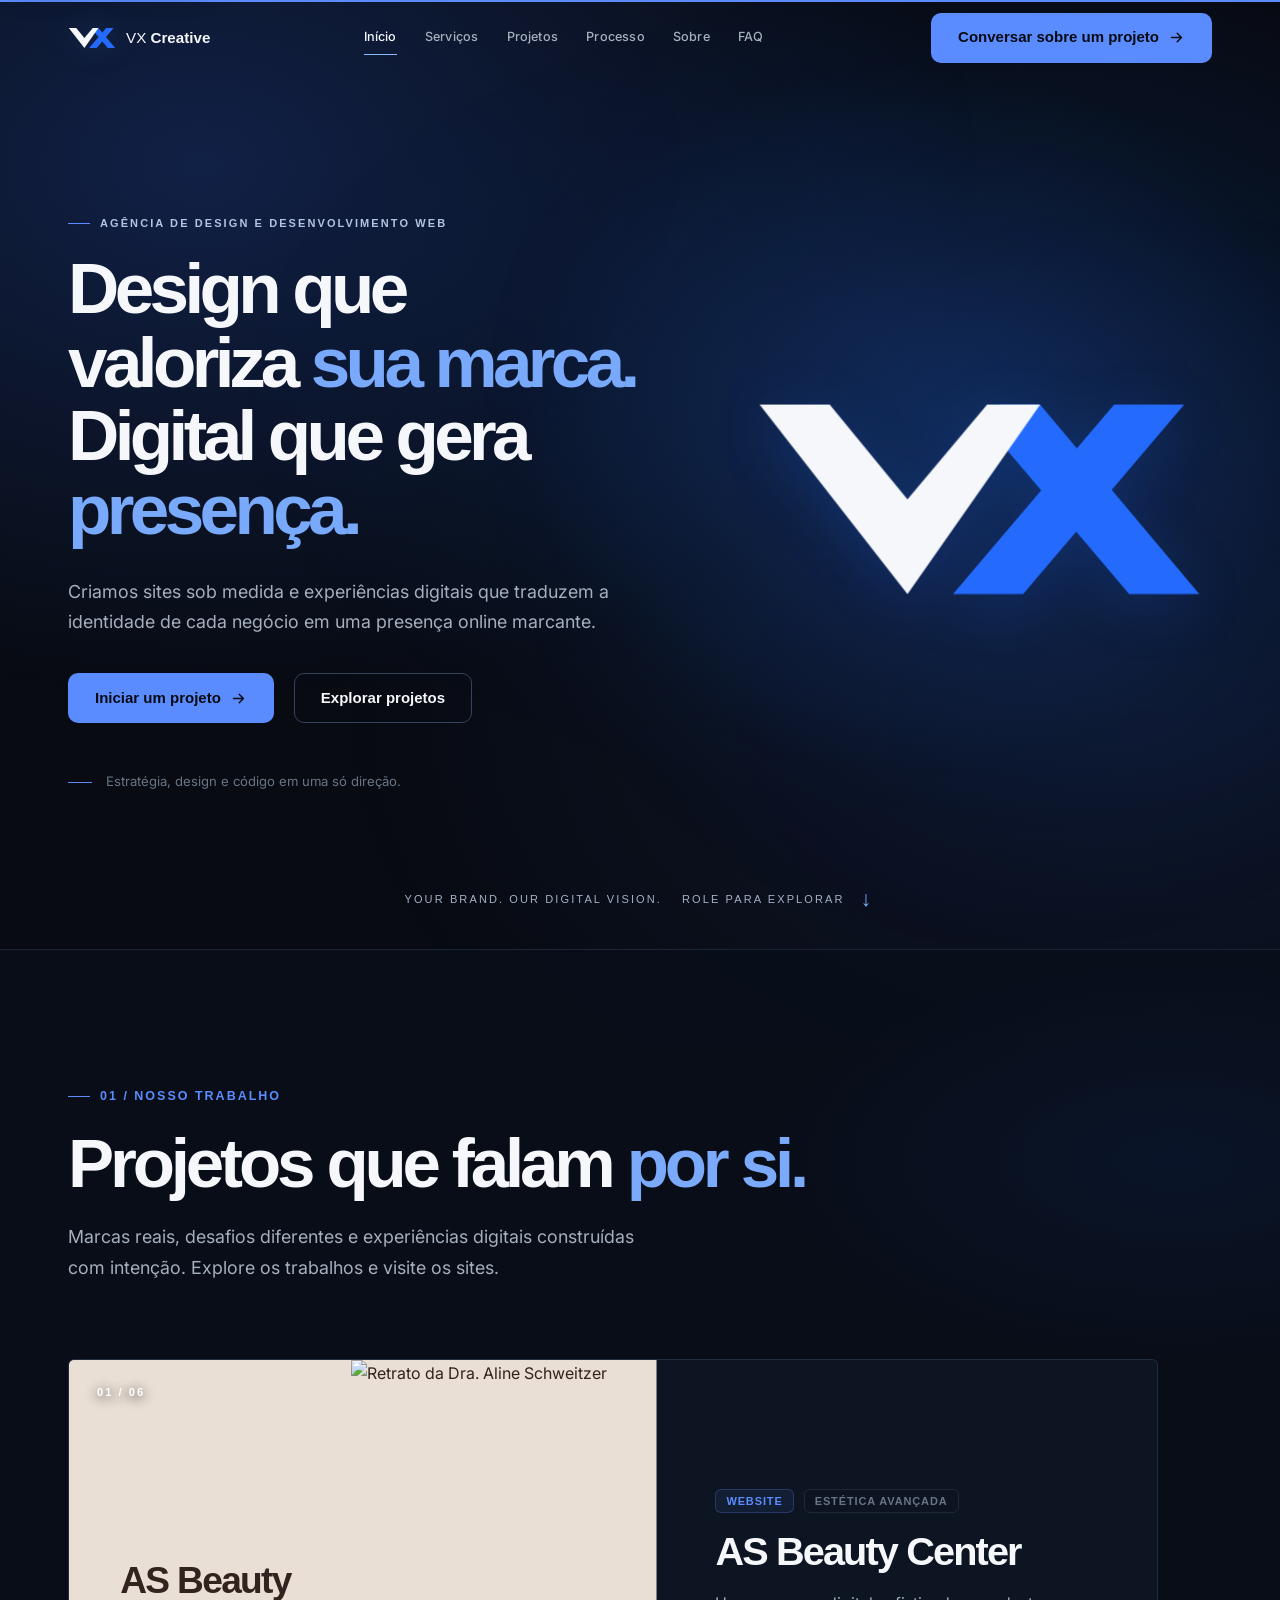
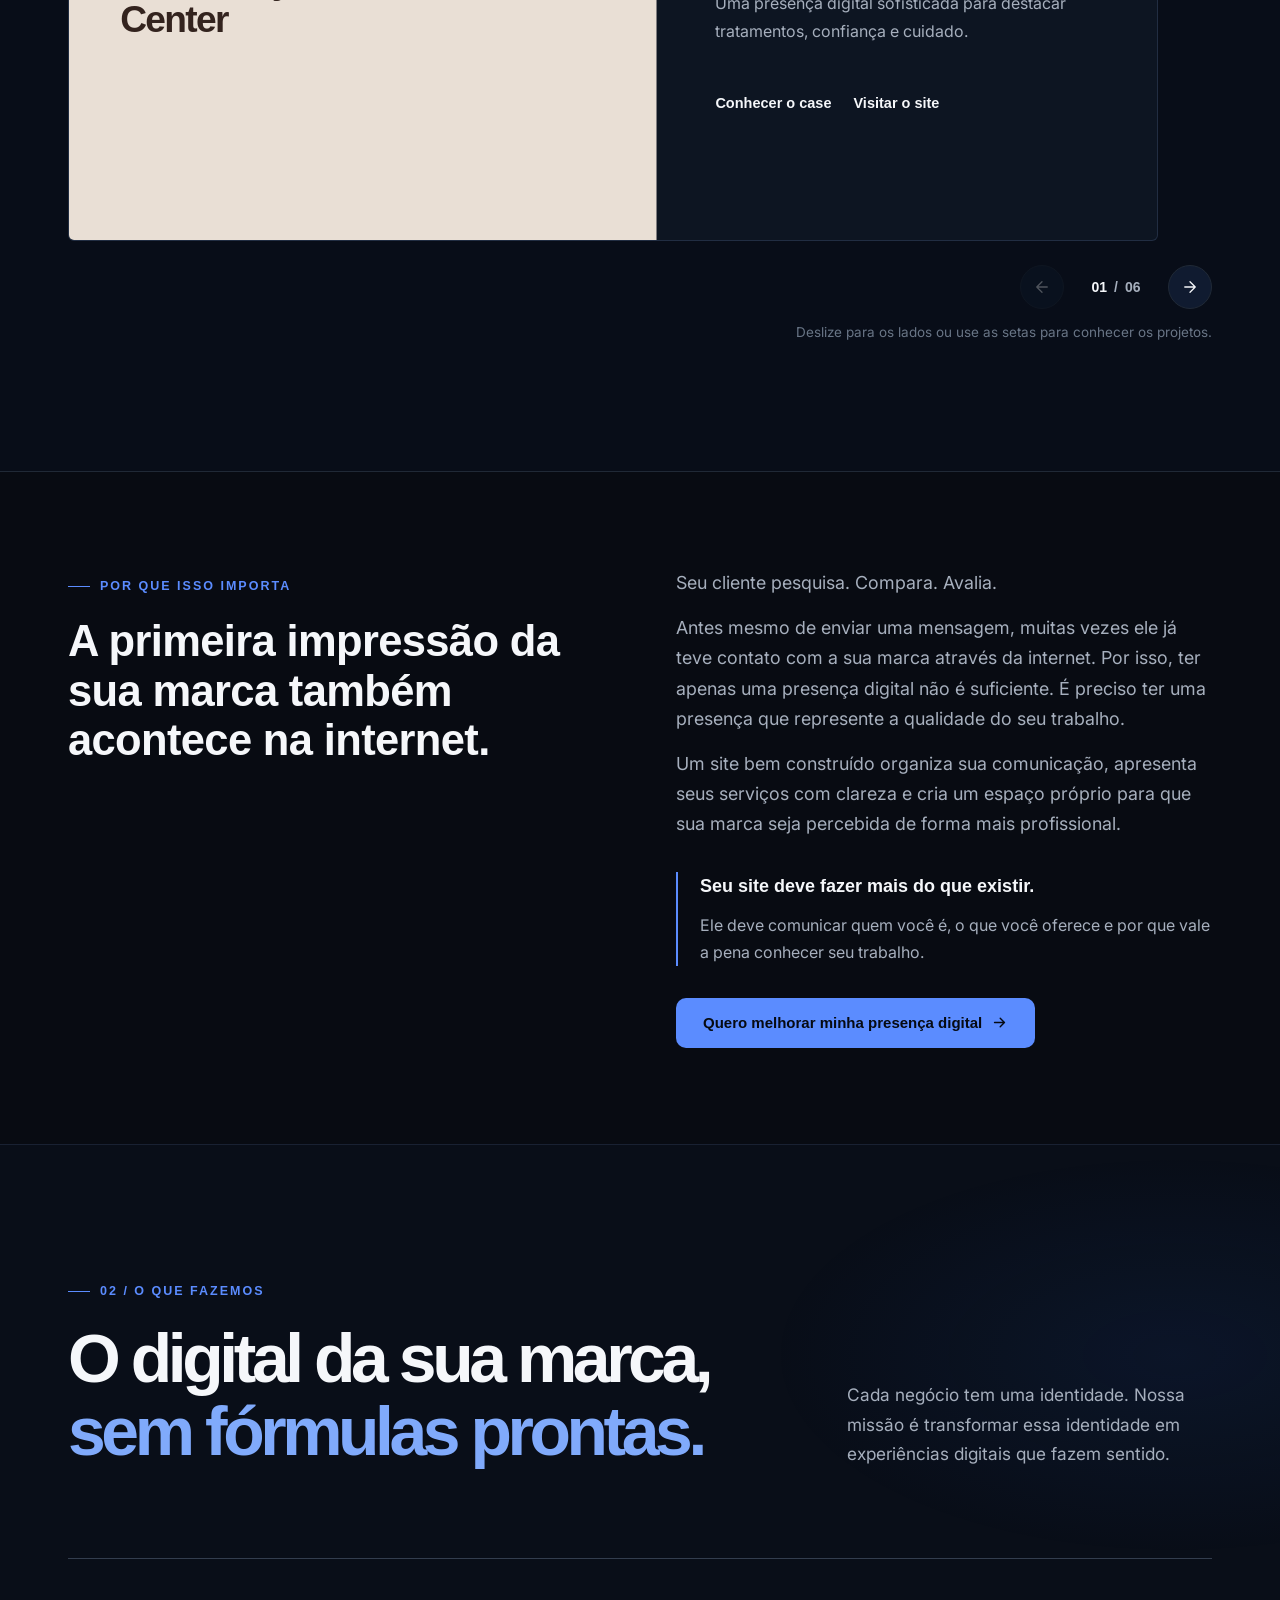
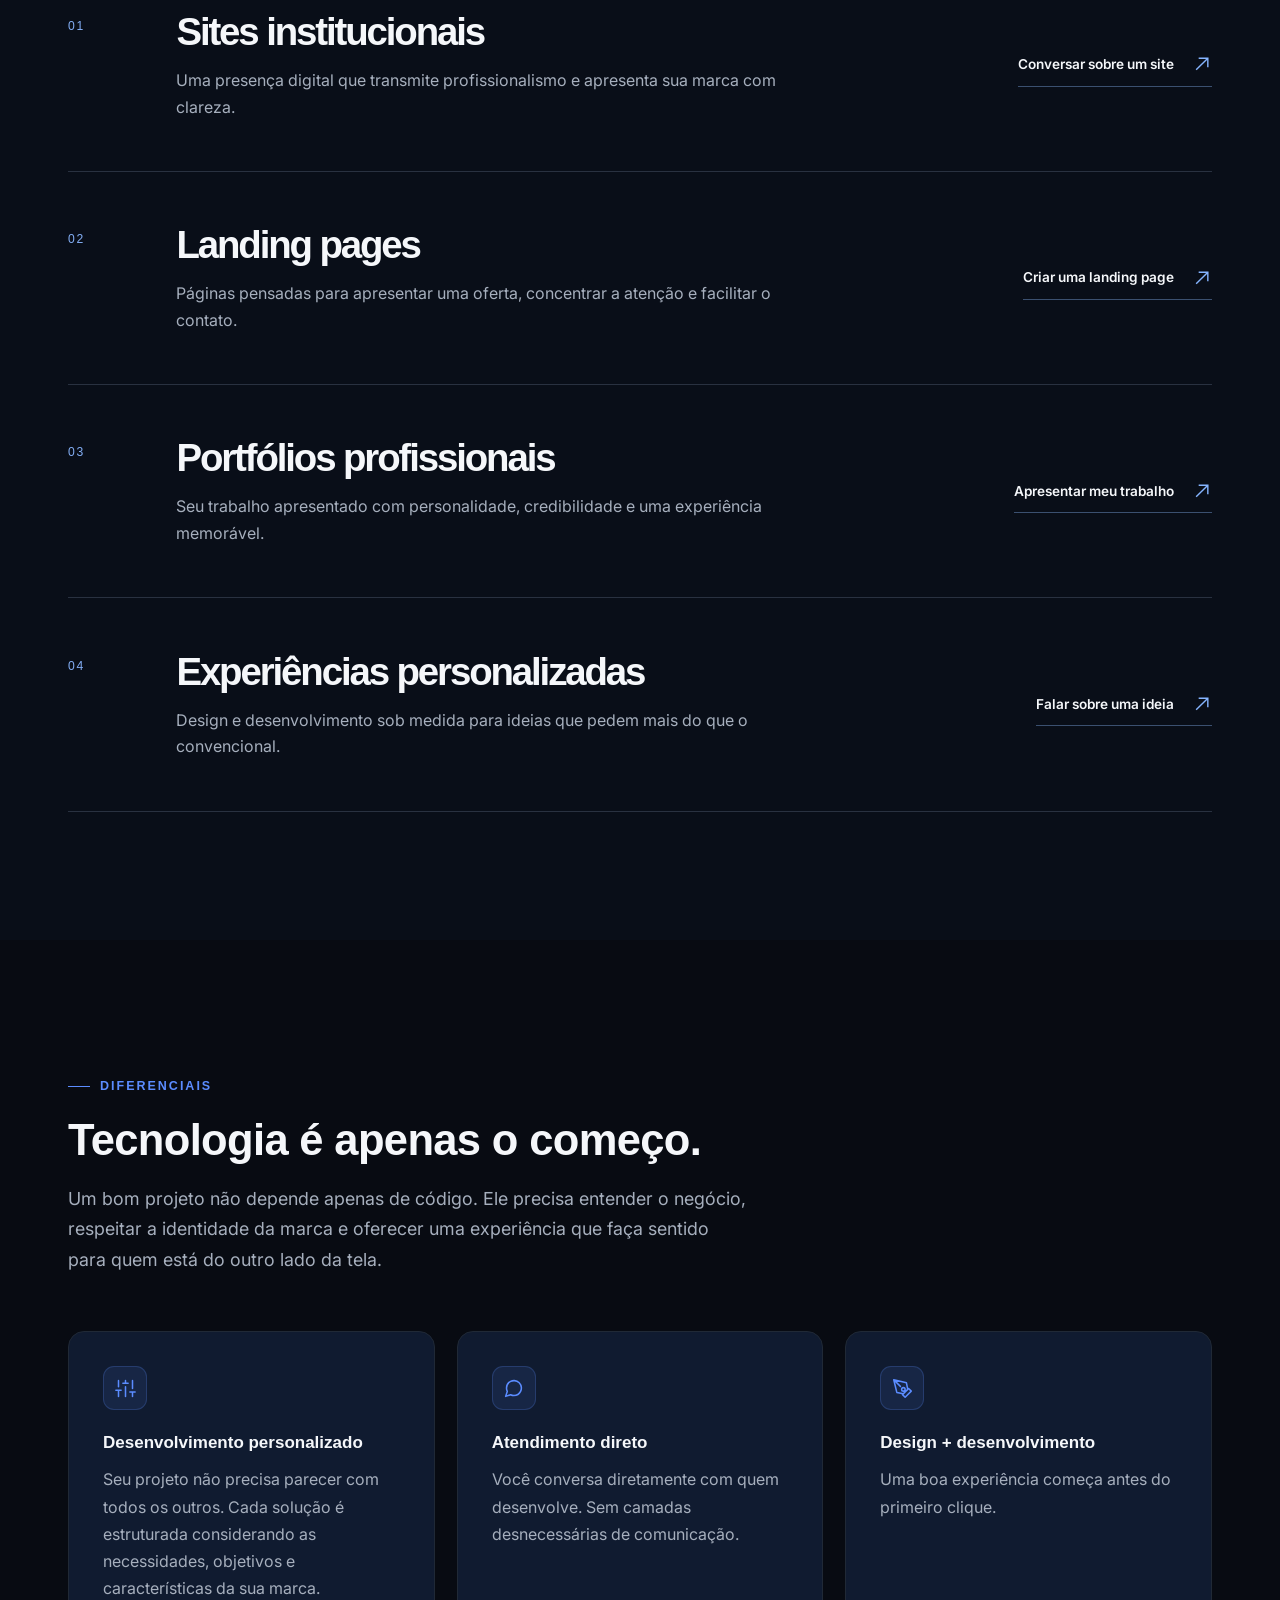
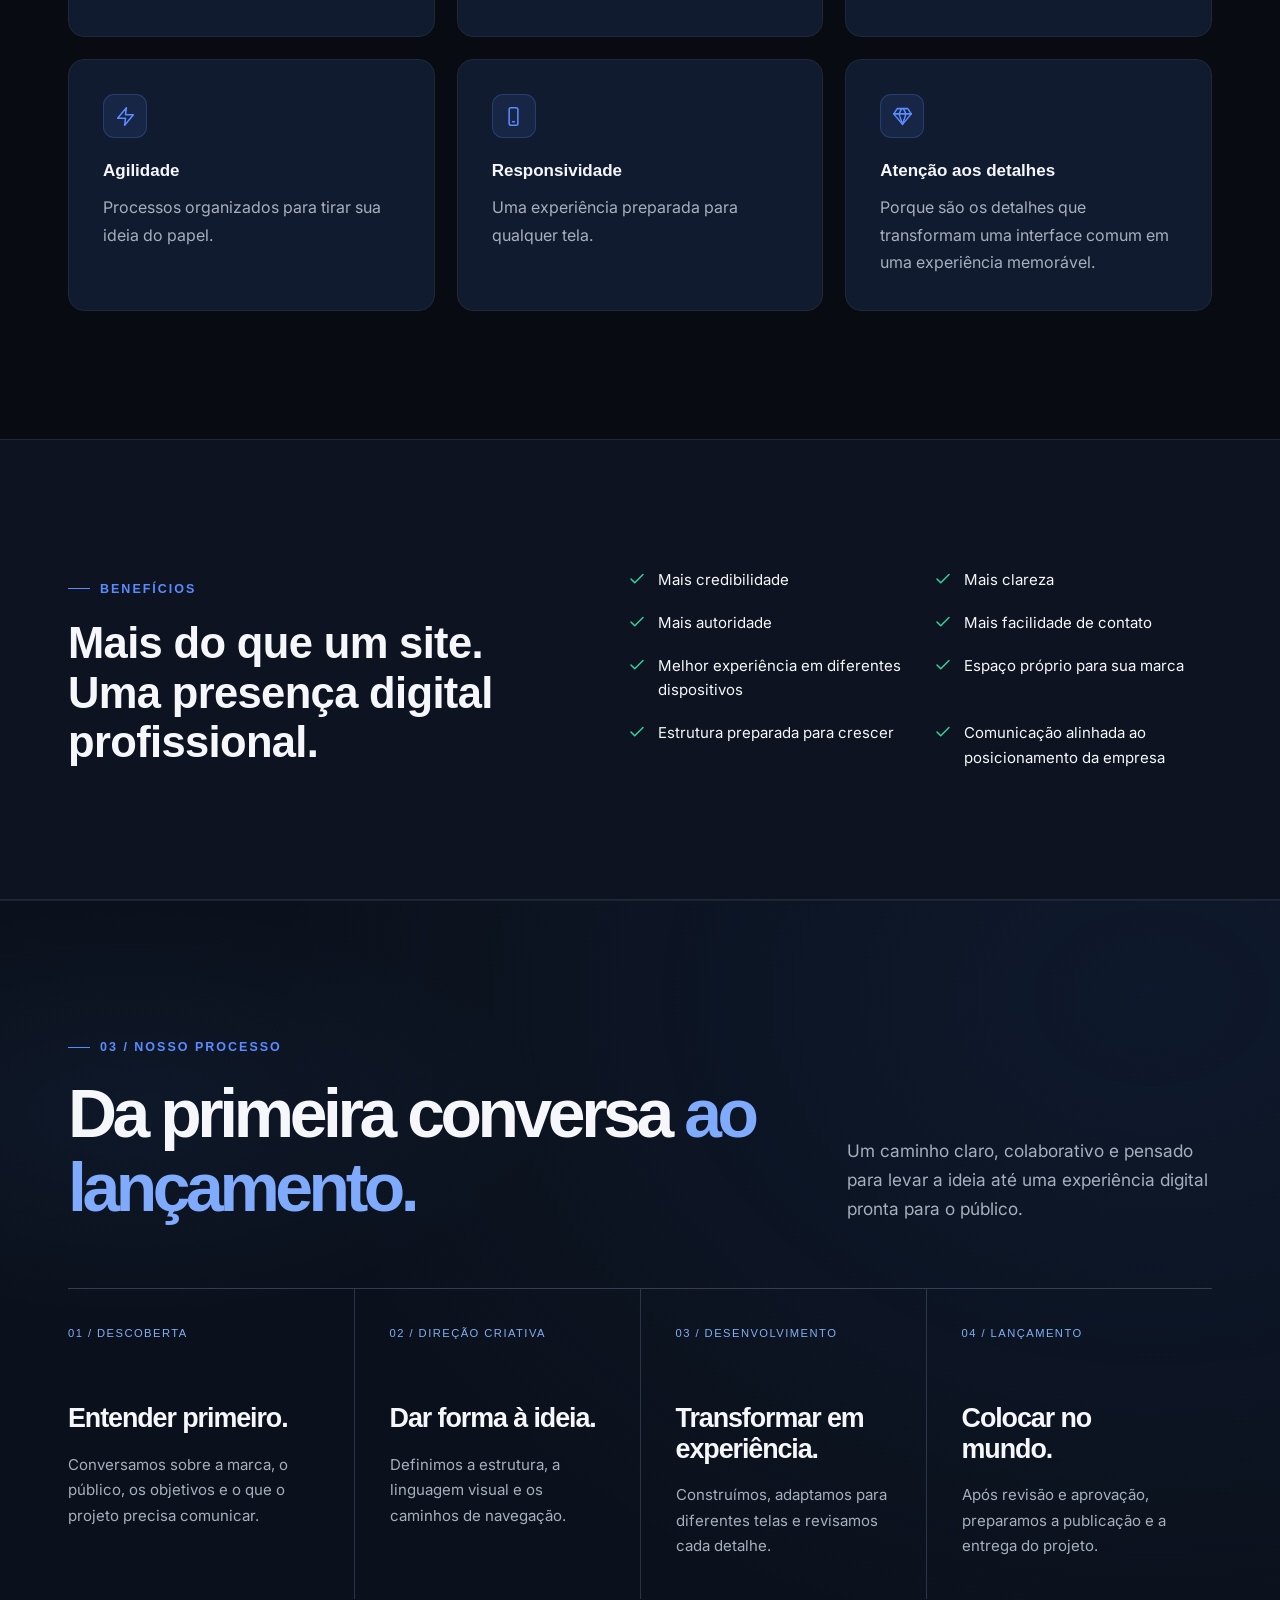
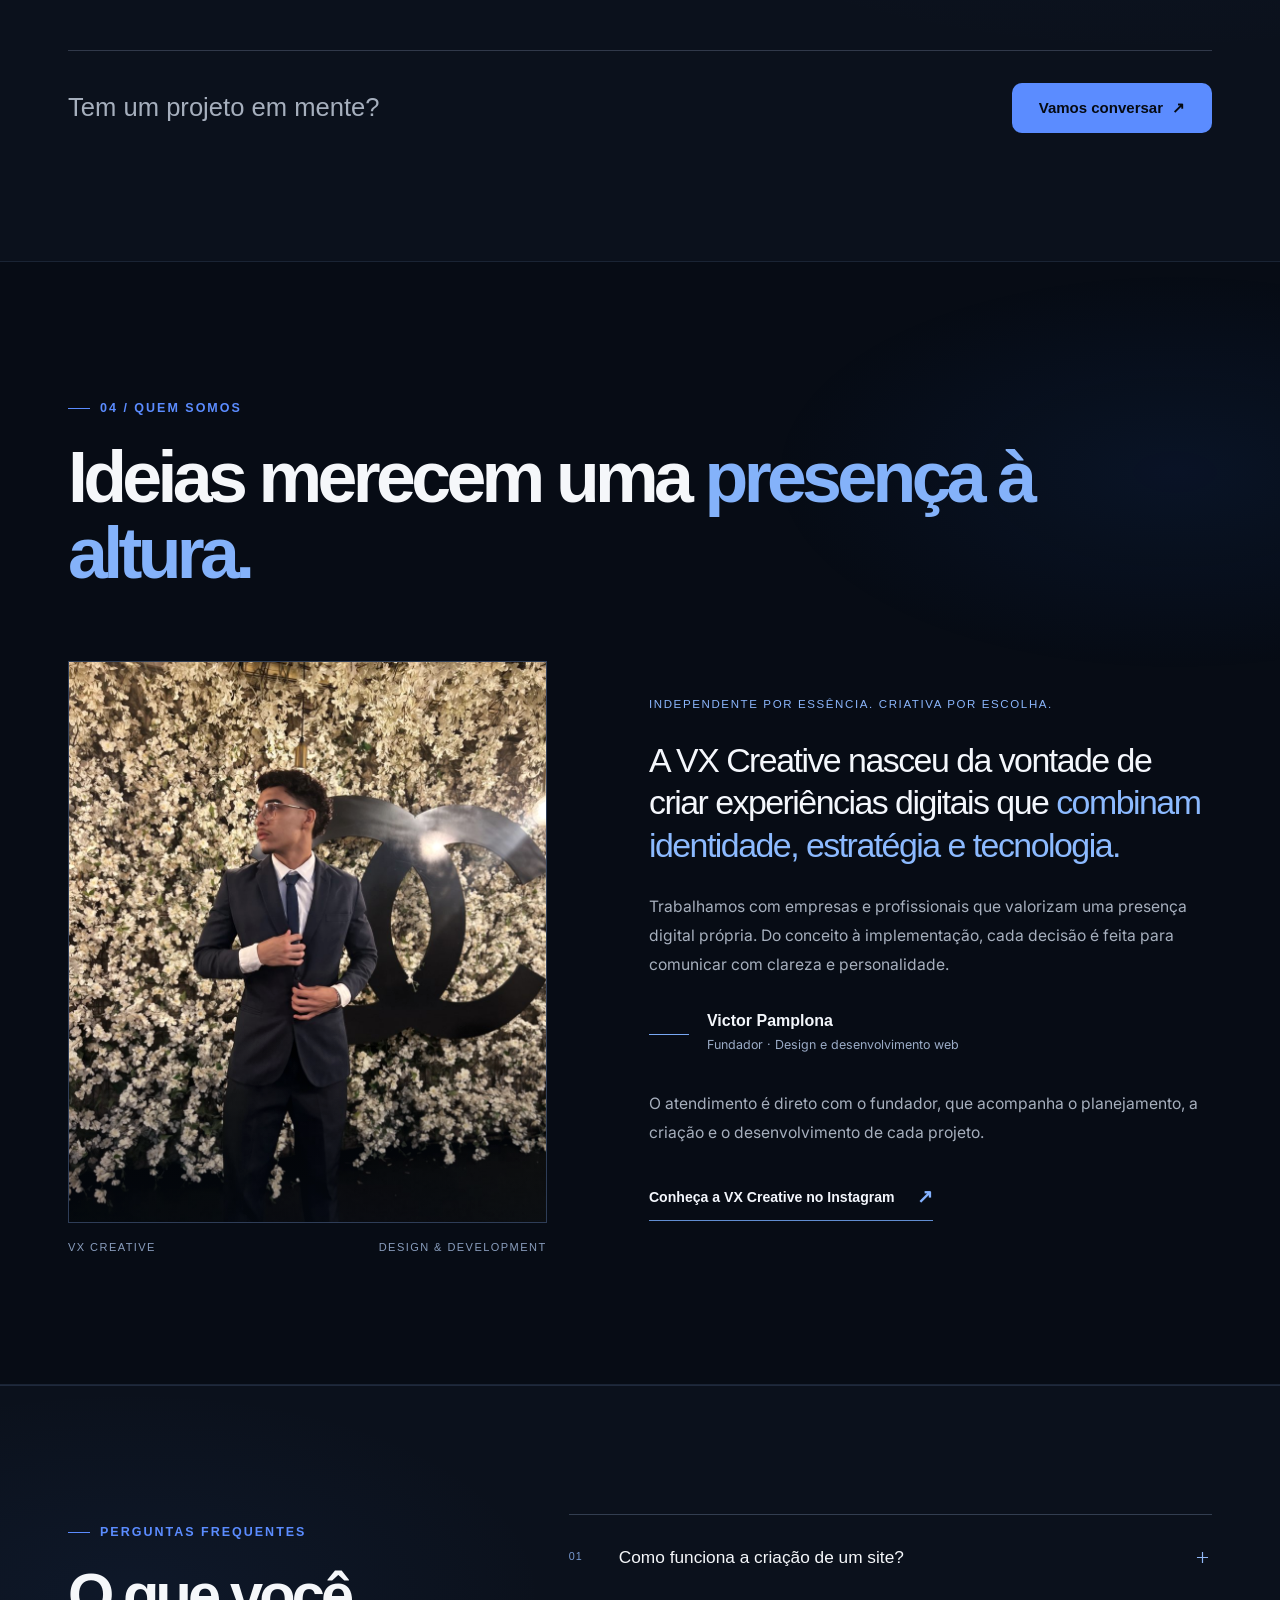
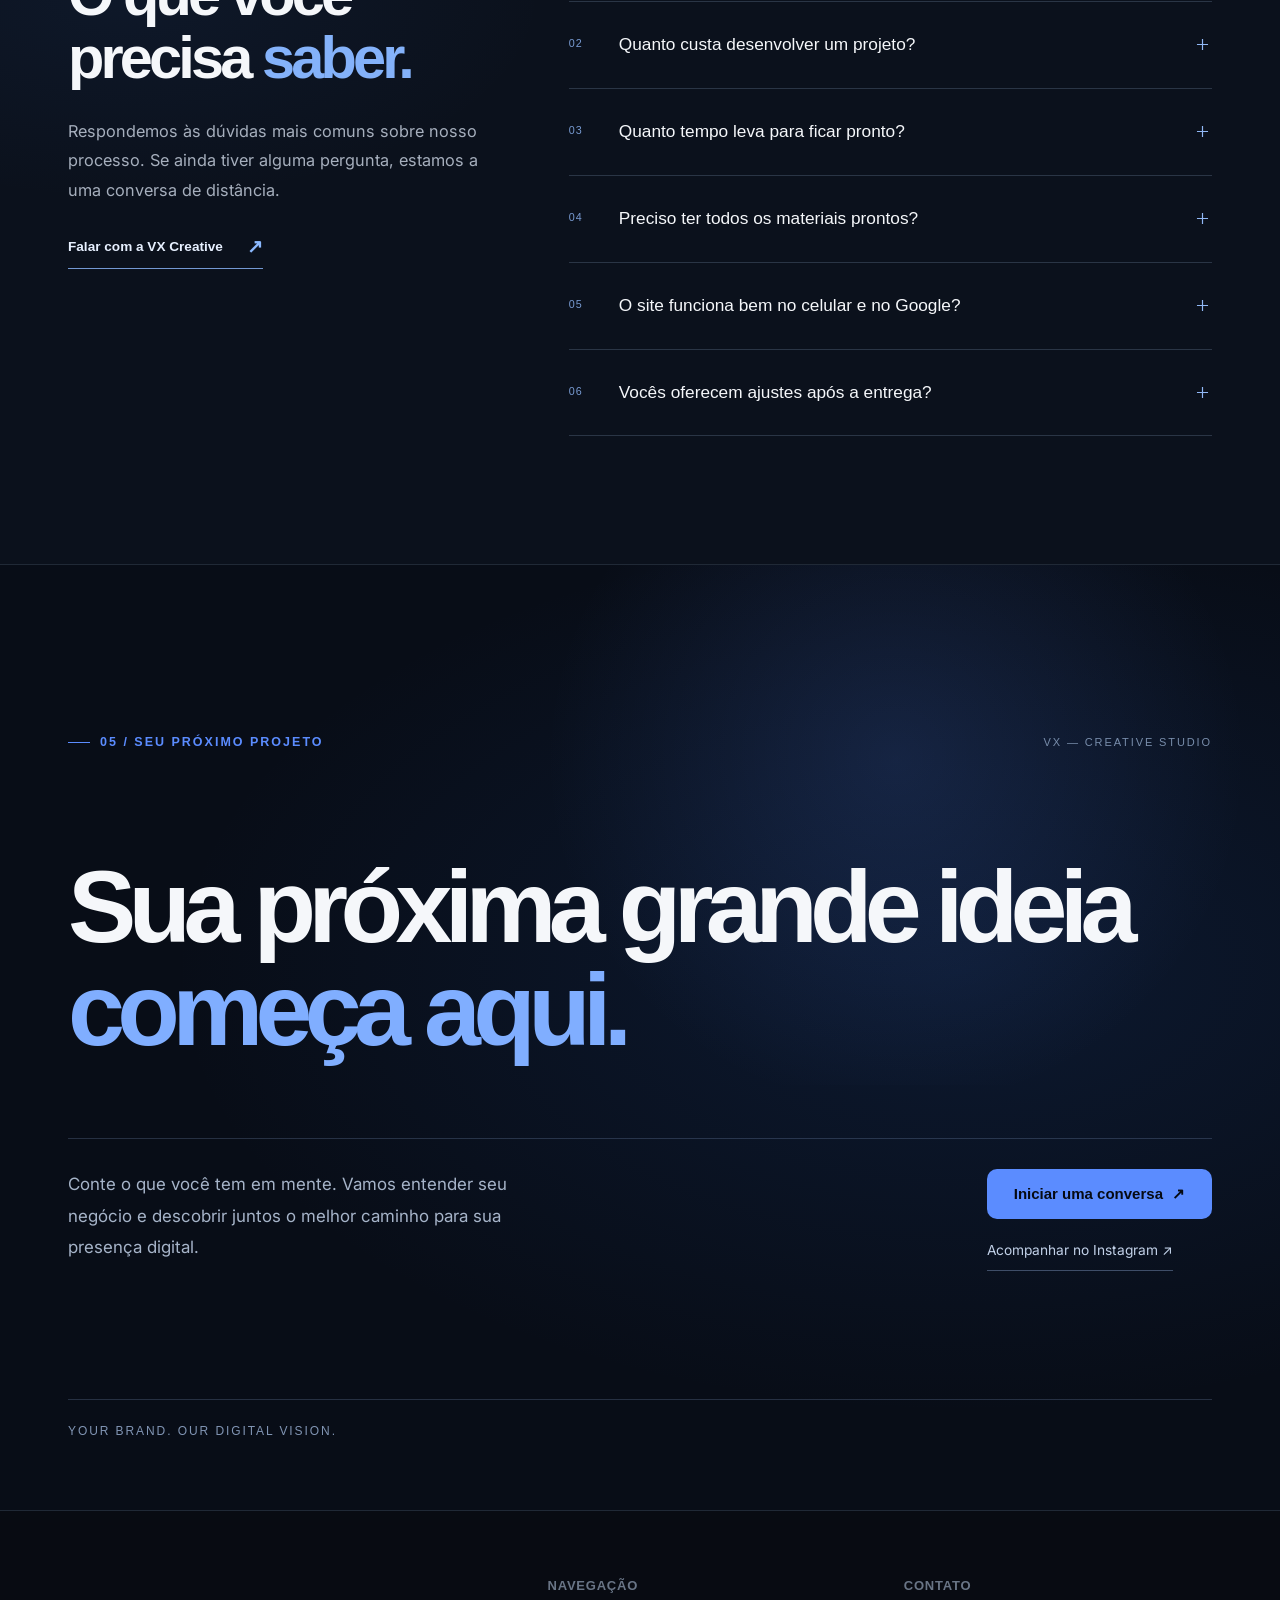
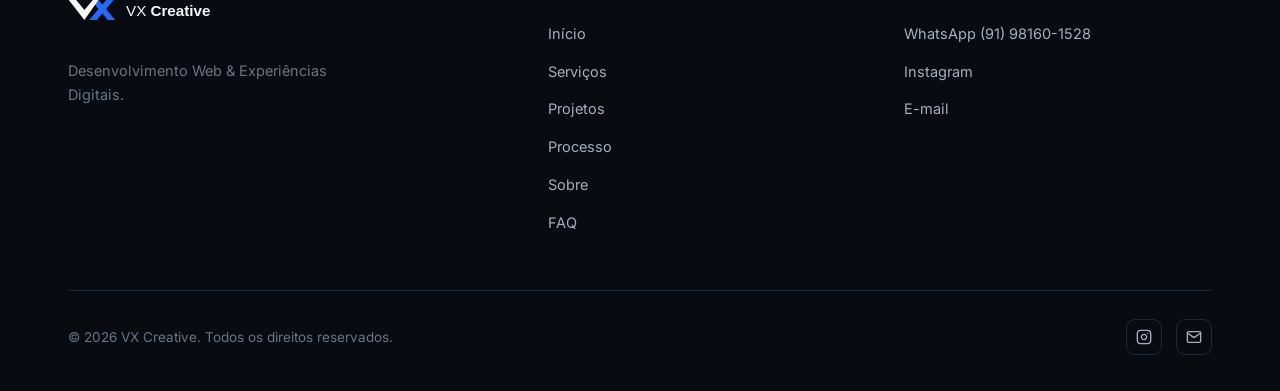
==== commit e58c3221: "fix: restore stable hero and mobile navigation" ====
--- a/index.html
+++ b/index.html
@@ -80,37 +80,43 @@
   <section class="hero vx-atmosphere-host" id="topo">
     <div class="container hero__grid">
       <div class="hero__content">
-        <span class="eyebrow hero__eyebrow">Sites sob medida para marcas que querem crescer.</span>
-        <h1>Sites que colocam sua marca no patamar do trabalho que ela entrega.</h1>
-        <p class="hero__sub body-lg">Estratégia, design e desenvolvimento reunidos para transformar atenção em confiança e conversa.</p>
+        <span class="eyebrow hero__eyebrow">Agência de design e desenvolvimento web</span>
+        <h1>Design que valoriza <span class="hero__title-accent">sua marca.</span><br>Digital que gera <span class="hero__title-accent">presença.</span></h1>
+        <p class="hero__sub body-lg">Criamos sites sob medida e experiências digitais que traduzem a identidade de cada negócio em uma presença online marcante.</p>
 
         <div class="hero__actions">
           <a href="https://wa.me/5591981601528?text=Ol%C3%A1!%20Conheci%20a%20VX%20Creative%20pelo%20site%20e%20gostaria%20de%20conversar%20sobre%20um%20projeto." data-whatsapp target="_blank" rel="noopener noreferrer" class="btn btn-primary">
-            Falar sobre meu projeto
+            Iniciar um projeto
             <svg width="16" height="16" viewBox="0 0 24 24" fill="none" stroke="currentColor" stroke-width="2" stroke-linecap="round" stroke-linejoin="round"><path d="M5 12h14M13 6l6 6-6 6"/></svg>
           </a>
-          <a href="#projetos" class="btn btn-secondary">Ver trabalhos</a>
-        </div>
-
-        <div class="hero__micro small"><span class="hero__micro-line" aria-hidden="true"></span><span>Do posicionamento à publicação, com atendimento direto.</span></div>
+          <a href="#projetos" class="btn btn-secondary">Explorar projetos</a>
+        </div>
+
+        <div class="hero__micro small"><span class="hero__micro-line" aria-hidden="true"></span><span>Estratégia, design e código em uma só direção.</span></div>
 
       </div>
 
       <div class="hero__visual vx-hero-mark">
-        <div class="vx-hero-proof" aria-label="Recortes de projetos da VX Creative">
-          <figure class="vx-hero-proof__frame vx-hero-proof__frame--main">
-            <img src="https://as-beauty-two.vercel.app/aline-schewtizer-hero.png" width="800" height="1000" alt="Projeto AS Beauty Center" fetchpriority="high">
-            <figcaption>AS Beauty Center</figcaption>
-          </figure>
-          <figure class="vx-hero-proof__frame vx-hero-proof__frame--side">
-            <img src="assets/images/projects/marcelo-neto-novo.jpeg" width="800" height="1000" alt="Projeto Marcelo Neto Advocacia" decoding="async">
-            <figcaption>Marcelo Neto Advocacia</figcaption>
-          </figure>
-          <div class="vx-hero-proof__note">
-            <span>VX / casos reais</span>
-            <strong>Design com intenção.<br>Código com presença.</strong>
-          </div>
-        </div>
+        <svg class="vx-hero-symbol" viewBox="0 0 240 108" width="240" height="108" aria-hidden="true" focusable="false">
+          <defs>
+            <clipPath id="vx-hero-outline">
+              <path d="M106 104 191 4h37l-85 100z"/>
+              <path d="M131 4h21l84 100h-37L121 12z"/>
+              <path d="M4 4h37l41 50 42-50h28L82 104z"/>
+            </clipPath>
+            <linearGradient id="vx-hero-sheen">
+              <stop offset="0" stop-color="#fff" stop-opacity="0"/>
+              <stop offset=".5" stop-color="#dceaff" stop-opacity=".82"/>
+              <stop offset="1" stop-color="#fff" stop-opacity="0"/>
+            </linearGradient>
+          </defs>
+          <g class="vx-hero-symbol__x"><path fill="#246BFD" d="M106 104 191 4h37l-85 100z"/><path fill="#246BFD" d="M131 4h21l84 100h-37L121 12z"/></g>
+          <g class="vx-hero-symbol__v"><path fill="#F5F7FA" d="M4 4h37l41 50 42-50h28L82 104z"/></g>
+          <g clip-path="url(#vx-hero-outline)">
+            <rect class="vx-hero-symbol__sheen" x="-80" y="0" width="68" height="108" fill="url(#vx-hero-sheen)"/>
+          </g>
+        </svg>
+        <p class="vx-signature" lang="en">Your brand. Our digital vision.</p>
       </div>
     </div>
     <div class="container hero__bottom"><span lang="en">Your brand. Our digital vision.</span><a href="#projetos">Role para explorar <span aria-hidden="true">↓</span></a></div>
@@ -120,9 +126,9 @@
   <section class="section vx-projects" id="projetos">
     <div class="container">
       <div class="section-head" data-reveal>
-        <span class="eyebrow">Trabalho selecionado</span>
-        <h2>Projetos feitos para ser <em>sentidos e entendidos.</em></h2>
-        <p class="body-lg">Cada marca pede uma decisão diferente. Veja como estratégia, design e desenvolvimento ganham forma em experiências reais.</p>
+        <span class="eyebrow">01 / Nosso trabalho</span>
+        <h2>Projetos que falam <em>por si.</em></h2>
+        <p class="body-lg">Marcas reais, desafios diferentes e experiências digitais construídas com intenção. Explore os trabalhos e visite os sites.</p>
       </div>
 
       <div class="projects-carousel" data-projects-carousel>
@@ -139,7 +145,7 @@
               <div class="project-card__body">
                 <div class="project-card__meta"><span class="project-tag project-tag--blue">Website</span><span class="project-tag">Estética avançada</span></div>
                 <h3>AS Beauty Center</h3>
-                <p class="project-card__desc body">Direção visual sofisticada para apresentar tratamentos com confiança, cuidado e um caminho claro para o atendimento.</p>
+                <p class="project-card__desc body">Uma presença digital sofisticada para destacar tratamentos, confiança e cuidado.</p>
                 <div class="project-card__footer">
                   <a href="as-beauty.html" class="project-card__link">Conhecer o case</a>
                   <a href="https://as-beauty-two.vercel.app/" target="_blank" rel="noopener" class="project-card__link">Visitar o site</a>
@@ -156,7 +162,7 @@
               <div class="project-card__body">
                 <div class="project-card__meta"><span class="project-tag project-tag--blue">Website</span><span class="project-tag">Estética</span></div>
                 <h3>Dra. Siglena Pantoja</h3>
-                <p class="project-card__desc body">Uma experiência elegante que apresenta a profissional com clareza e reduz a distância até o agendamento.</p>
+                <p class="project-card__desc body">Uma experiência clara e elegante para apresentar a profissional e facilitar agendamentos.</p>
                 <div class="project-card__footer">
                   <a href="dra-siglena.html" class="project-card__link">Conhecer o case</a>
                   <a href="https://dra-siglena.vercel.app/" target="_blank" rel="noopener" class="project-card__link">Visitar o site</a>
--- a/assets/css/style.css
+++ b/assets/css/style.css
@@ -1507,58 +1507,8 @@
 .mobile-menu.is-open { visibility:visible; }
 
 
-/* ==========================================================================
-   VX CREATIVE — Proof-led hero
-   A single visual moment: real work first, brand mark second.
-   ========================================================================== */
-.hero.vx-atmosphere-host .hero__grid { align-items:center; }
-.hero.vx-atmosphere-host .hero__content h1 { max-width:760px; }
-.vx-hero-proof {
-  position:relative;
-  min-height:clamp(390px,39vw,540px);
-  isolation:isolate;
-}
-.vx-hero-proof::before {
-  content:''; position:absolute; z-index:-1; inset:8% 4% 5% 10%;
-  border:1px solid rgba(132,178,250,.28);
-  background:linear-gradient(135deg,rgba(34,107,253,.18),rgba(7,10,15,.04));
-  transform:rotate(-5deg);
-}
-.vx-hero-proof__frame {
-  position:absolute; margin:0; overflow:hidden; background:#0b1017;
-  border:1px solid rgba(192,215,255,.2);
-  box-shadow:0 24px 68px rgba(0,0,0,.34);
-}
-.vx-hero-proof__frame img { display:block; width:100%; height:100%; object-fit:cover; }
-.vx-hero-proof__frame figcaption {
-  position:absolute; left:0; right:0; bottom:0; padding:24px 18px 14px;
-  color:#f4f7fd; font:600 .74rem var(--font-display); letter-spacing:.025em;
-  background:linear-gradient(transparent,rgba(4,8,14,.84));
-}
-.vx-hero-proof__frame--main { width:min(62%,330px); height:94%; left:5%; top:0; transform:rotate(-3deg); }
-.vx-hero-proof__frame--main img { object-position:center 20%; }
-.vx-hero-proof__frame--side { width:min(45%,240px); height:62%; right:0; top:18%; transform:rotate(6deg); }
-.vx-hero-proof__frame--side img { object-position:center 32%; }
-.vx-hero-proof__note {
-  position:absolute; z-index:2; left:0; bottom:0; width:min(64%,300px);
-  padding:16px 18px; color:#edf4ff; border:1px solid rgba(155,194,255,.32);
-  background:rgba(8,15,27,.88); backdrop-filter:blur(12px);
-}
-.vx-hero-proof__note span { display:block; margin-bottom:7px; color:#8cb8ff; font:600 .64rem var(--font-display); letter-spacing:.1em; text-transform:uppercase; }
-.vx-hero-proof__note strong { font:500 clamp(.88rem,1.25vw,1.08rem)/1.32 var(--font-display); letter-spacing:-.025em; }
-.vx-projects .section-head { max-width:860px; }
-.vx-projects .section-head h2 em { font-style:normal; color:#84b2fa; }
-@media (max-width:900px) {
-  .vx-hero-proof { width:min(560px,100%); margin:0 auto; min-height:470px; }
-  .vx-hero-proof__frame--main { width:min(66%,350px); left:8%; }
-}
-@media (max-width:640px) {
-  .vx-hero-proof { min-height:365px; margin-top:4px; }
-  .vx-hero-proof__frame--main { width:61%; height:91%; left:7%; }
-  .vx-hero-proof__frame--side { width:43%; height:58%; top:20%; }
-  .vx-hero-proof__note { width:67%; padding:13px 14px; }
-  .vx-hero-proof__frame figcaption { padding:18px 13px 11px; font-size:.65rem; }
-}
-@media (prefers-reduced-motion:reduce) {
-  .vx-hero-proof::before,.vx-hero-proof__frame--main,.vx-hero-proof__frame--side { transform:none; }
-}
+/* Mobile navigation: avoid an unlabeled arrow CTA alongside the menu control. */
+@media (max-width: 900px) {
+  .navbar__cta .btn-primary { display:none; }
+  .navbar__cta { gap:0; }
+}
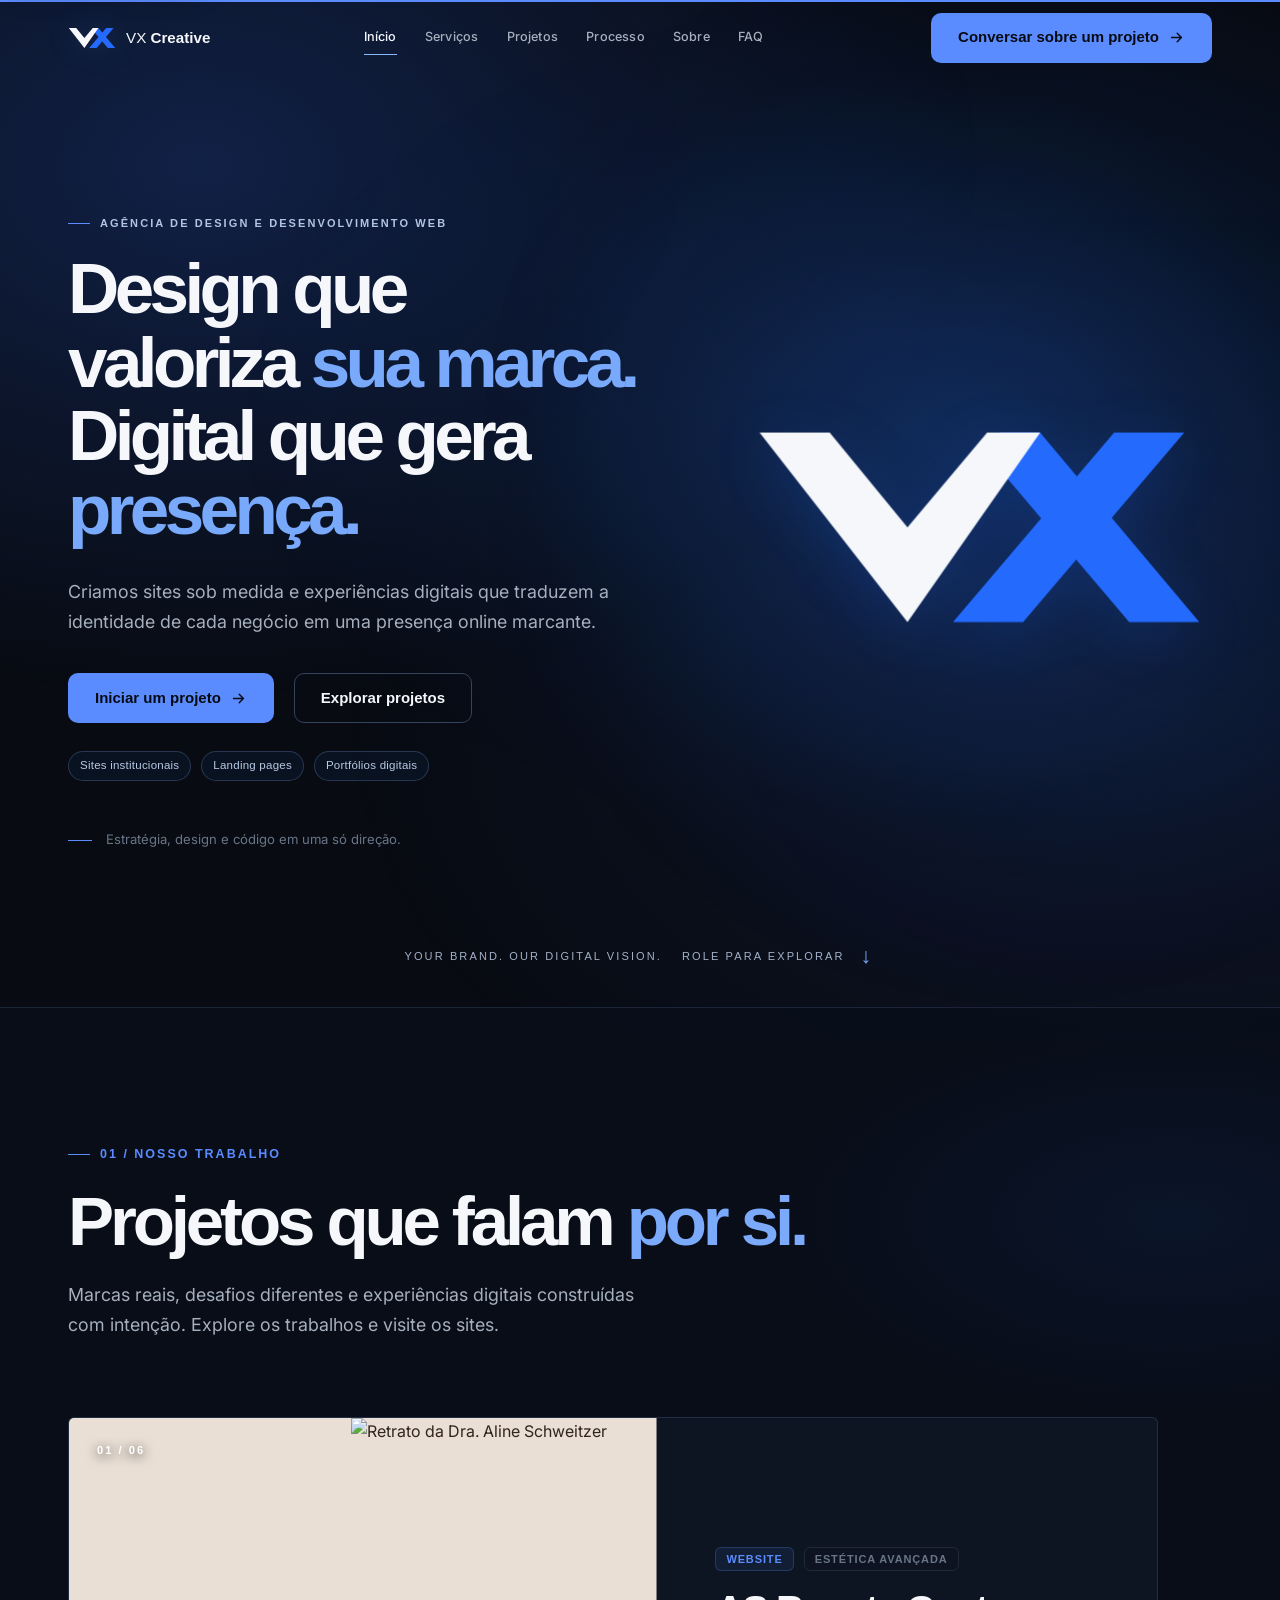
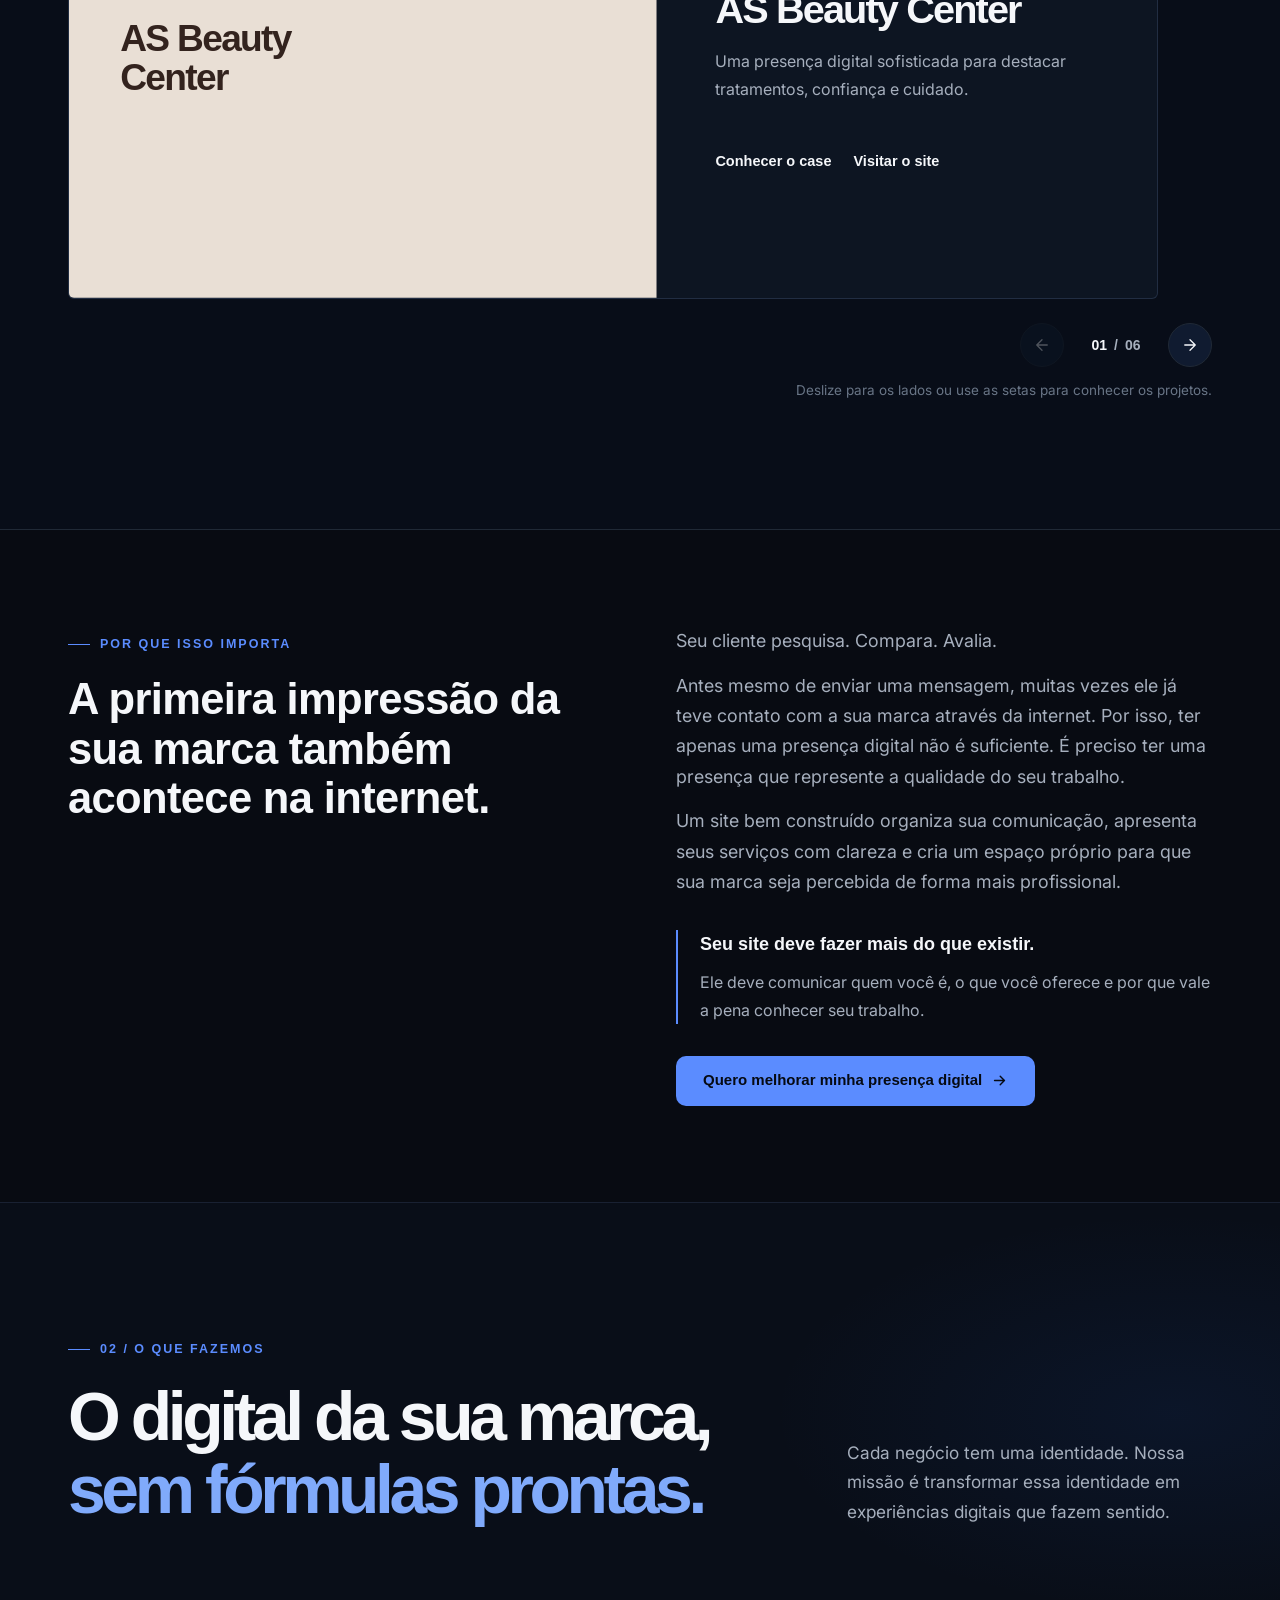
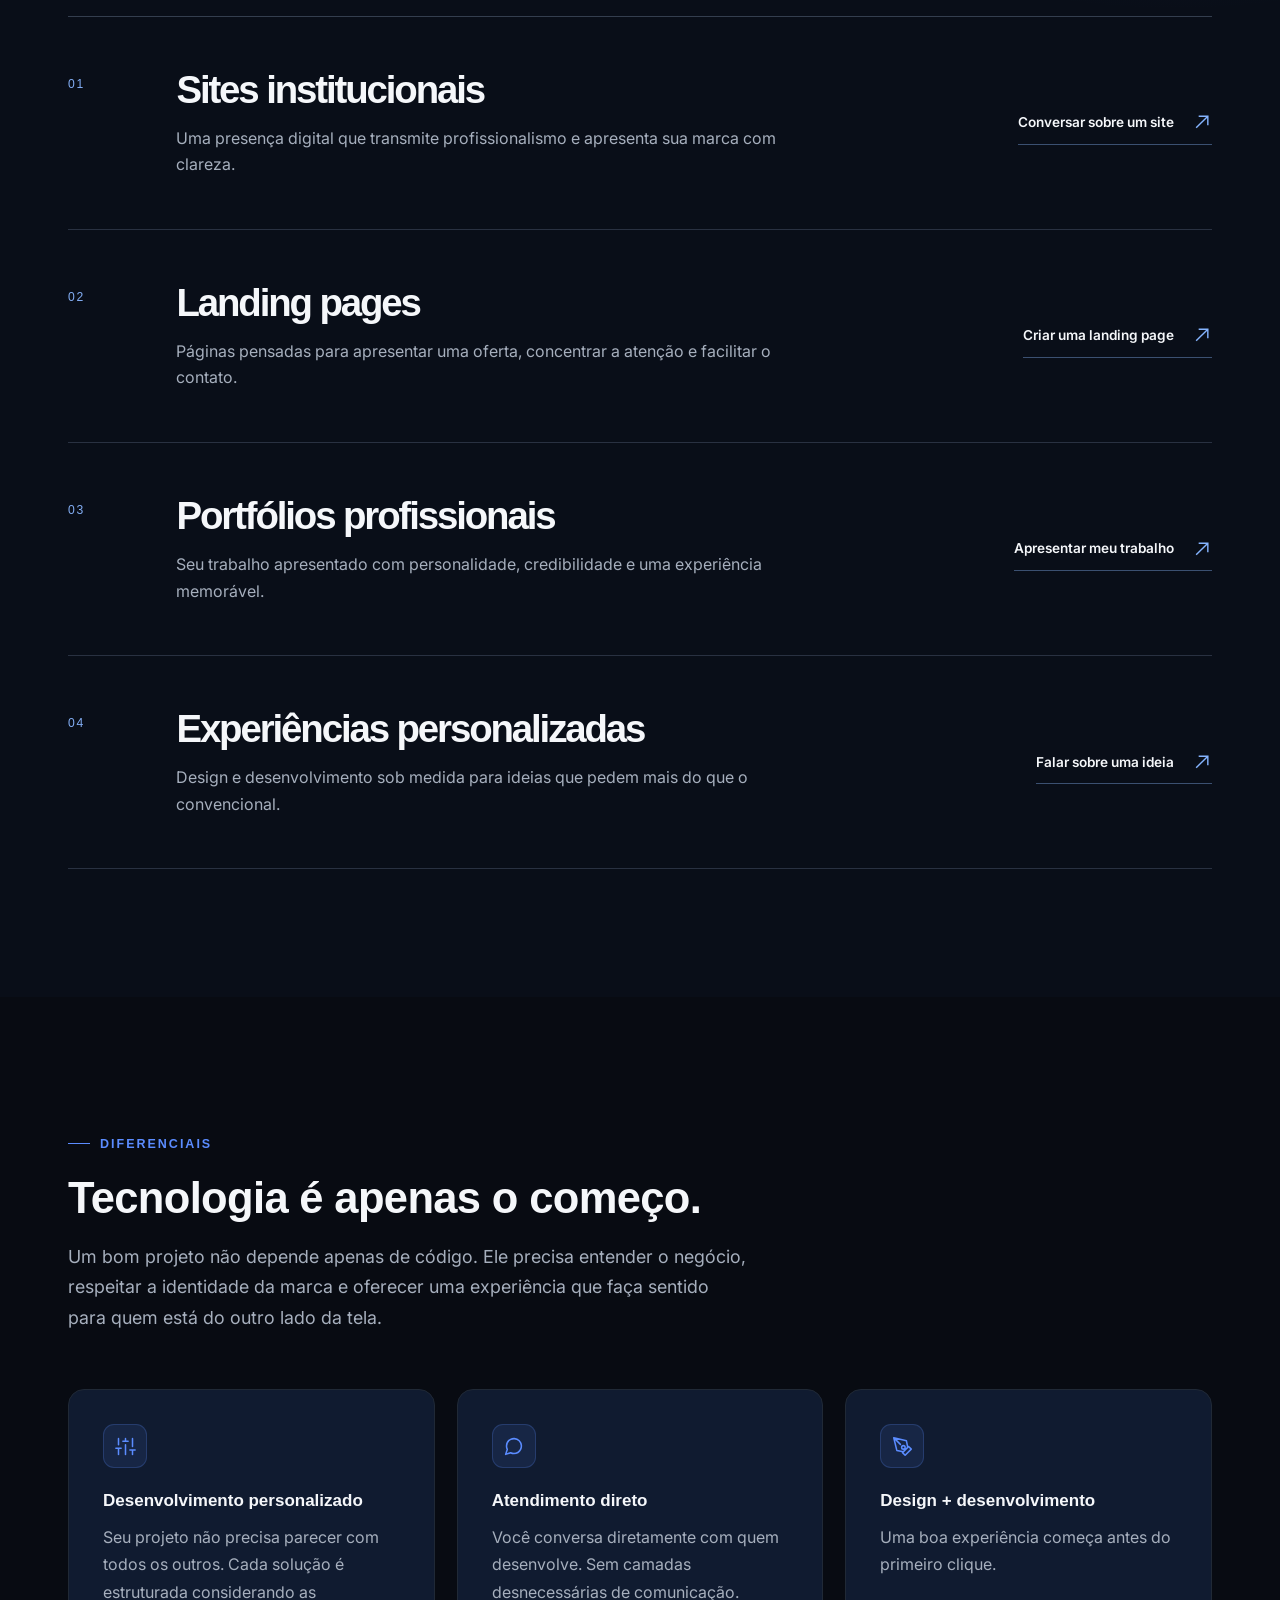
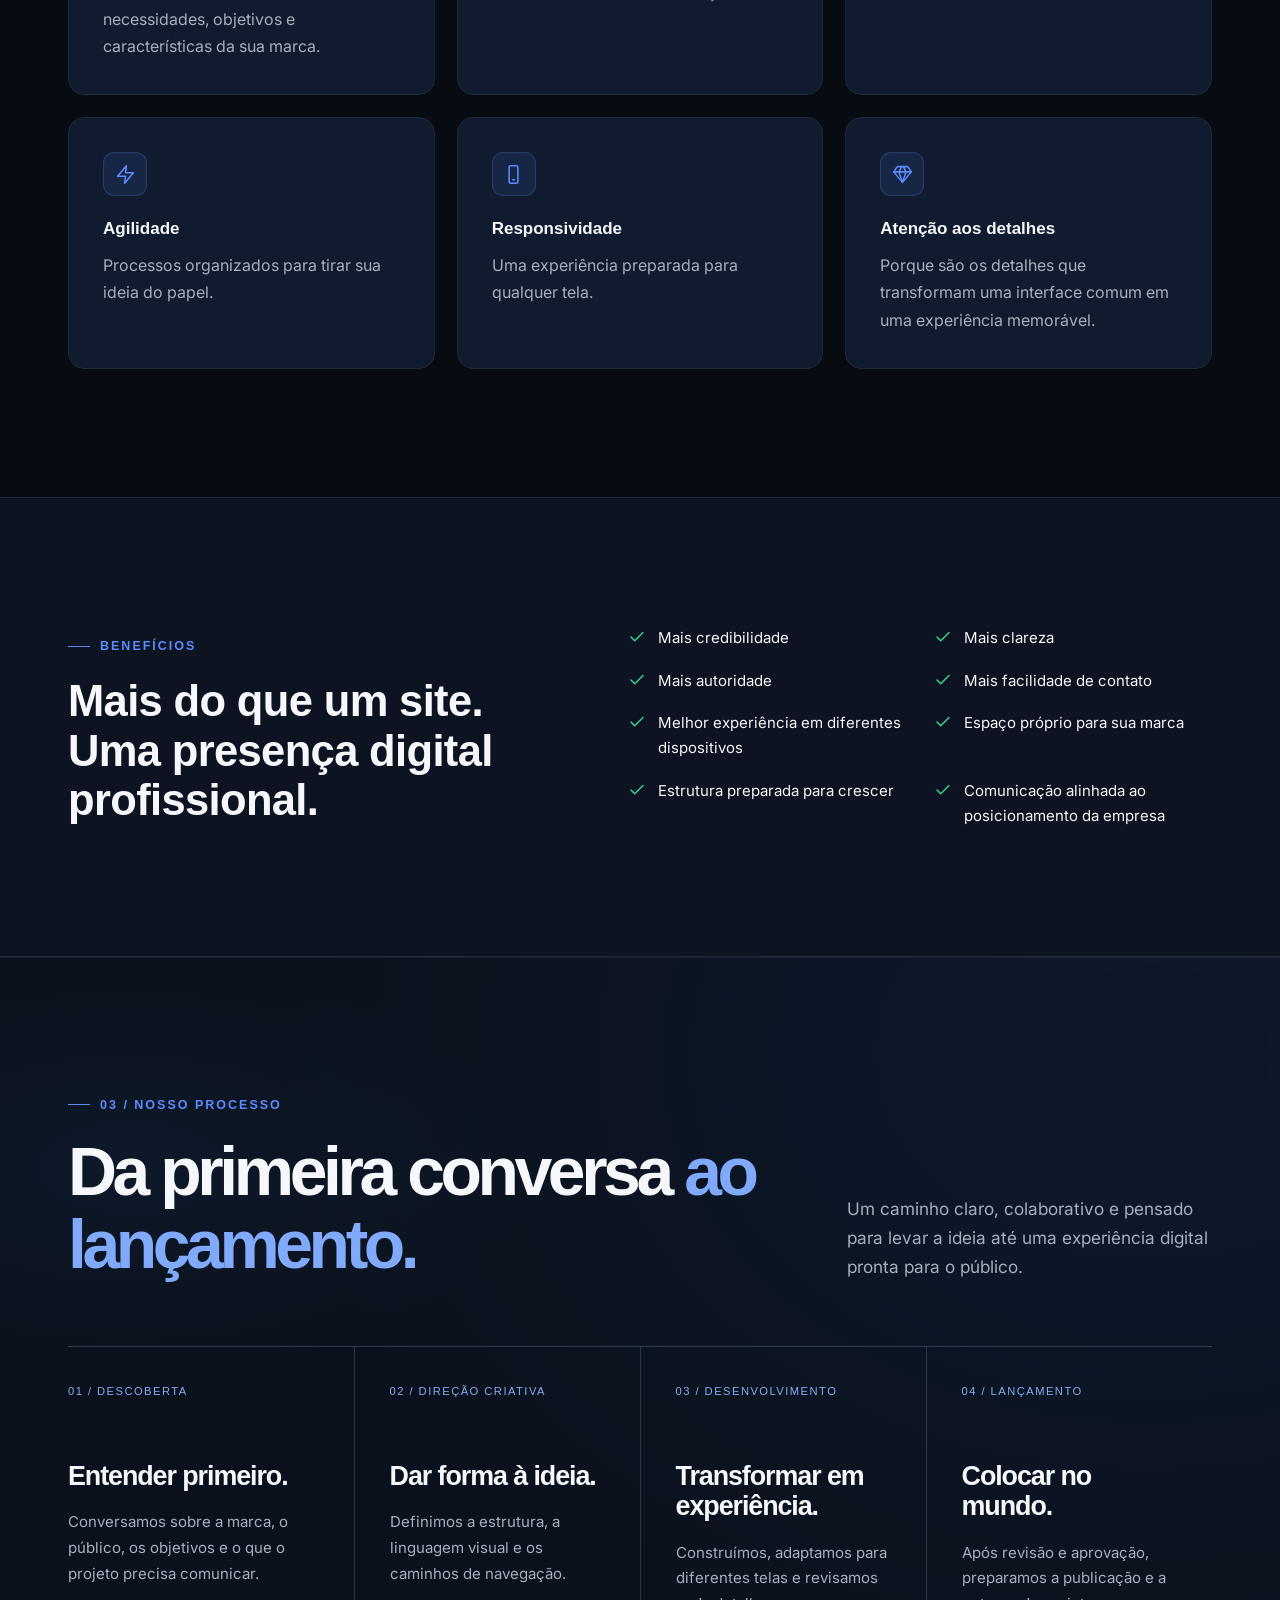
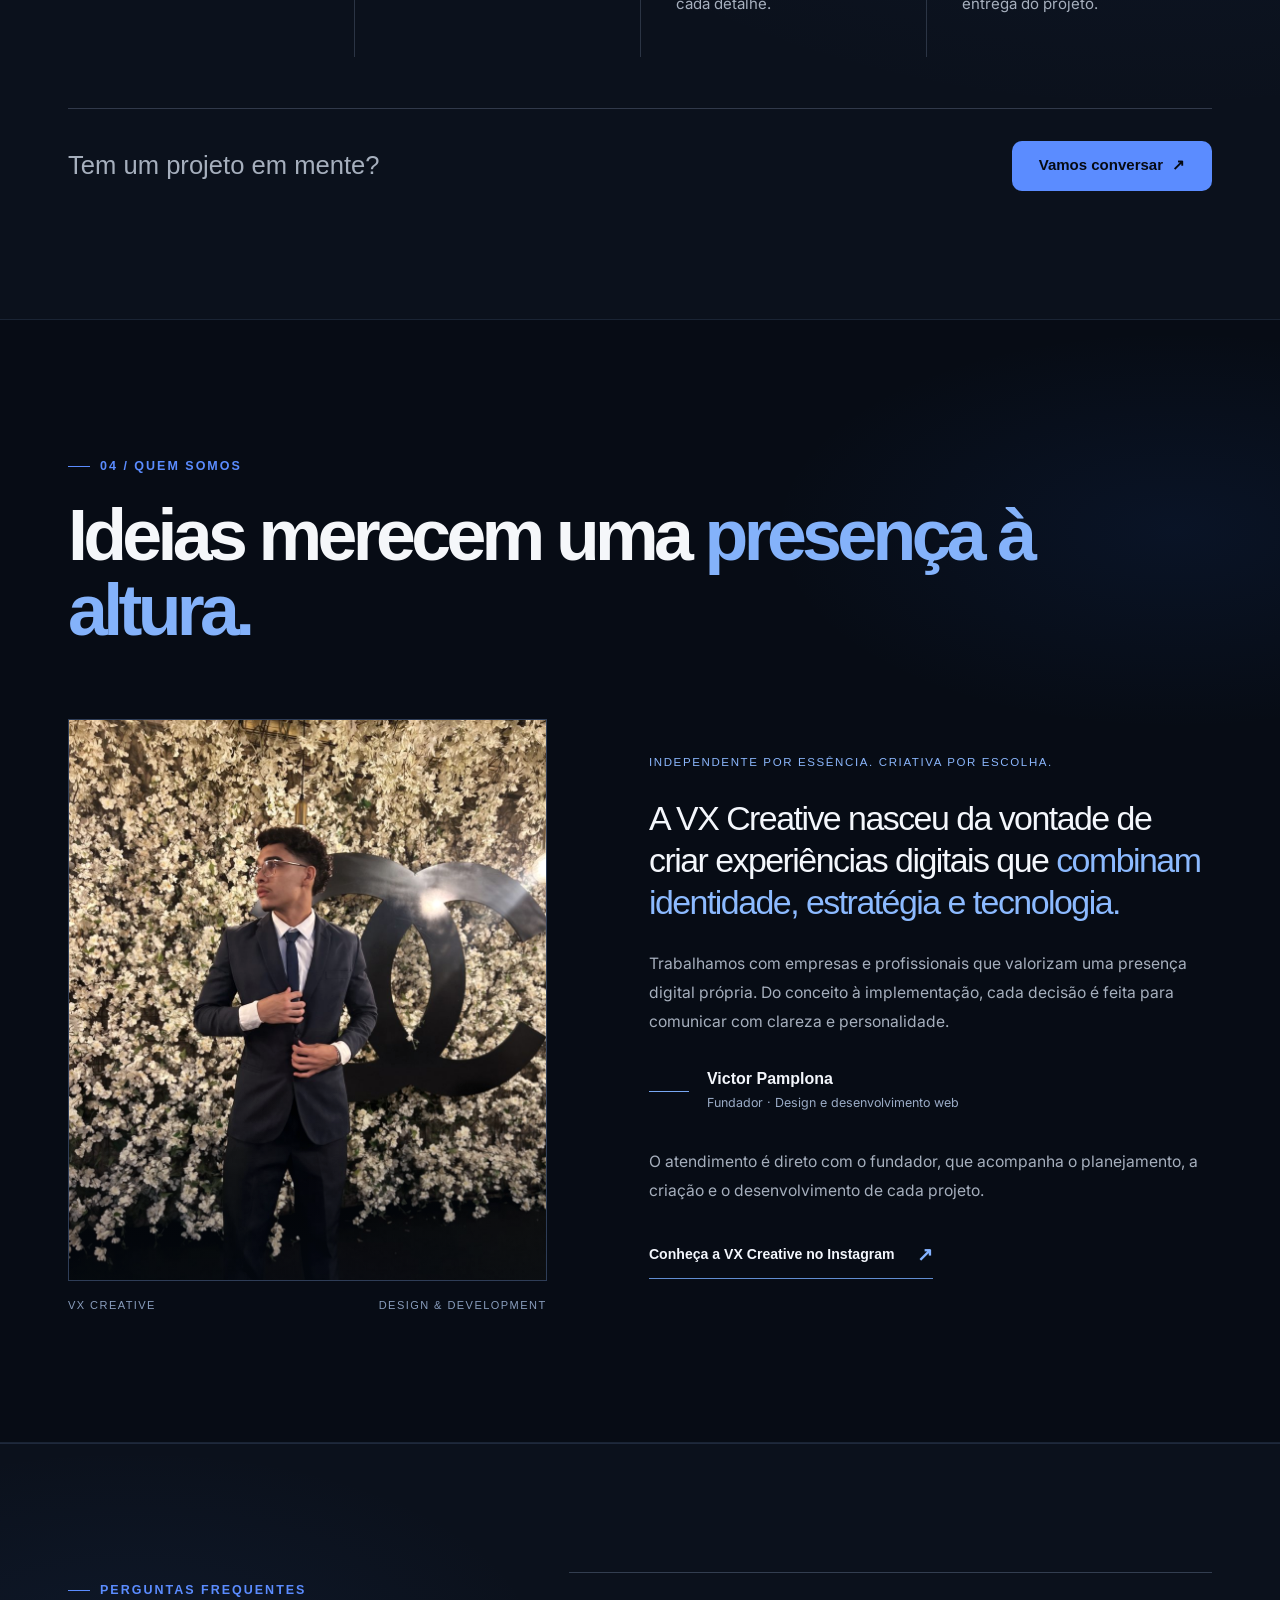
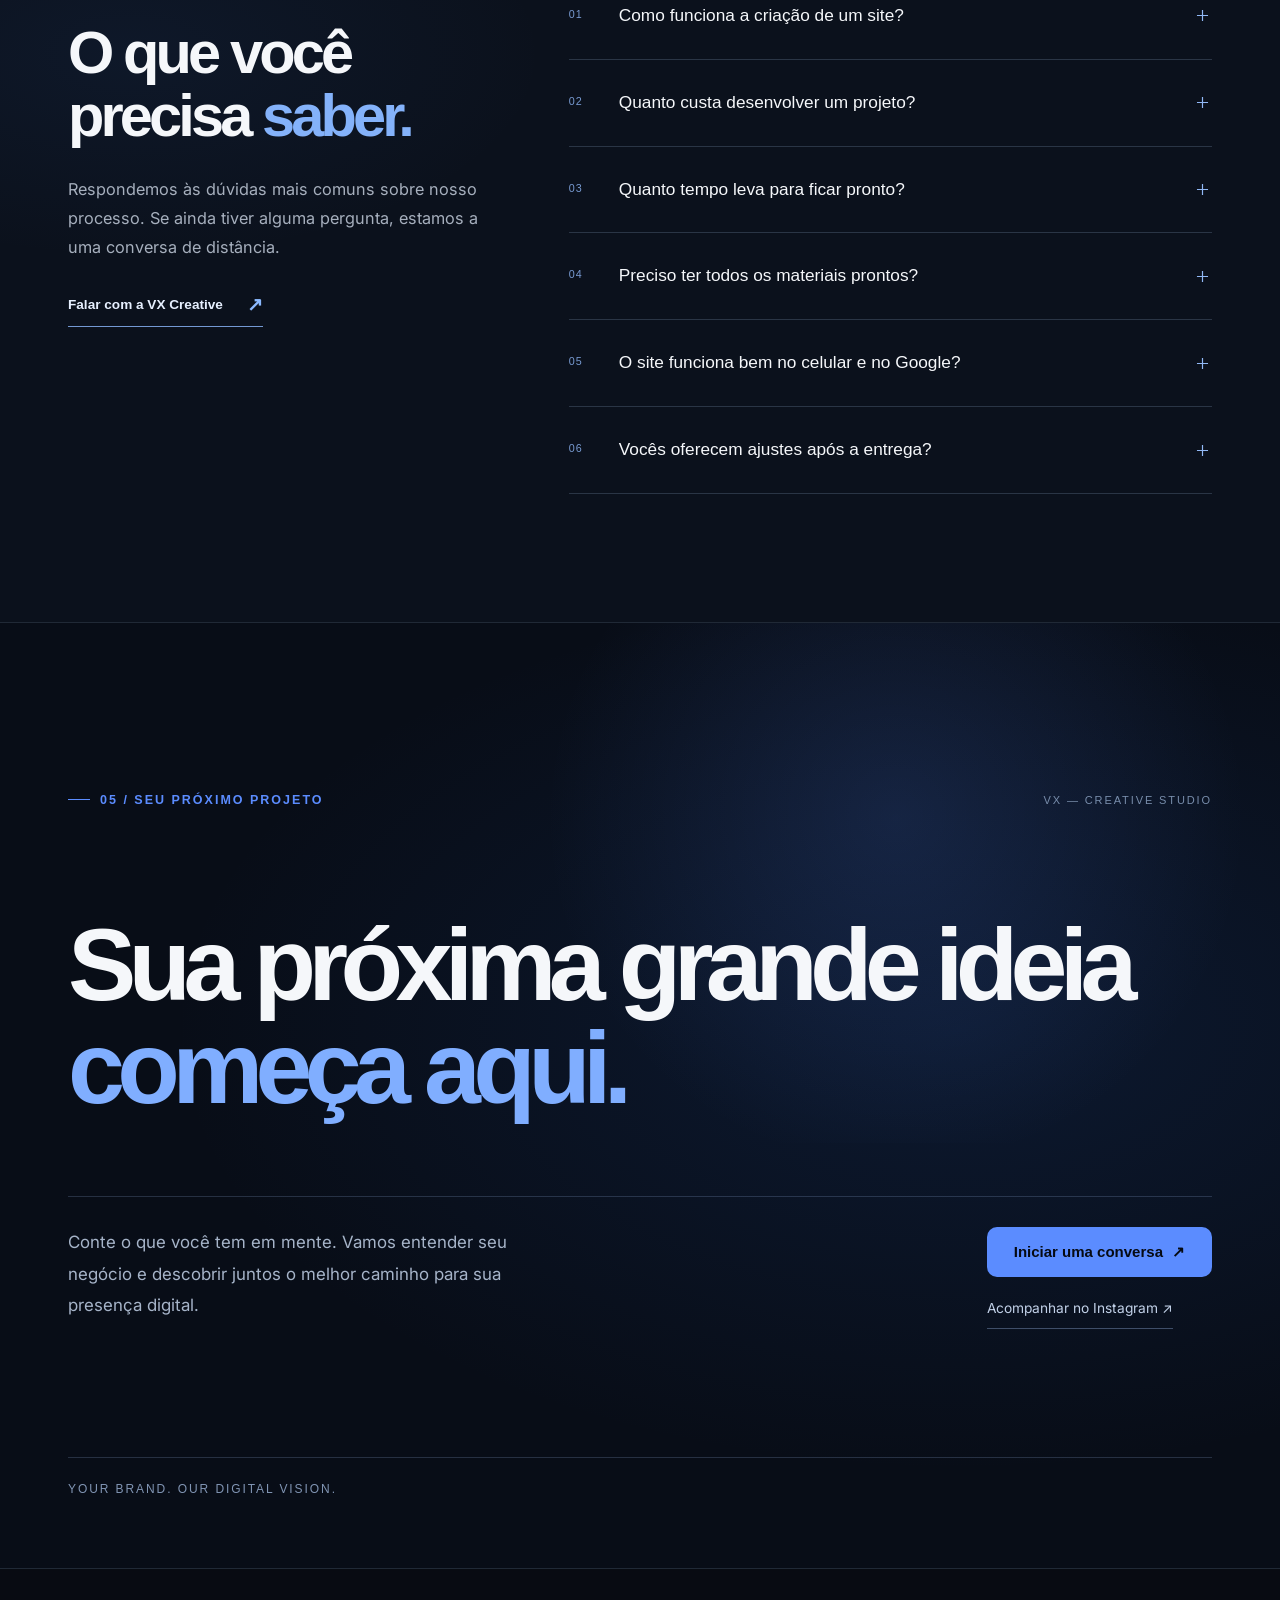
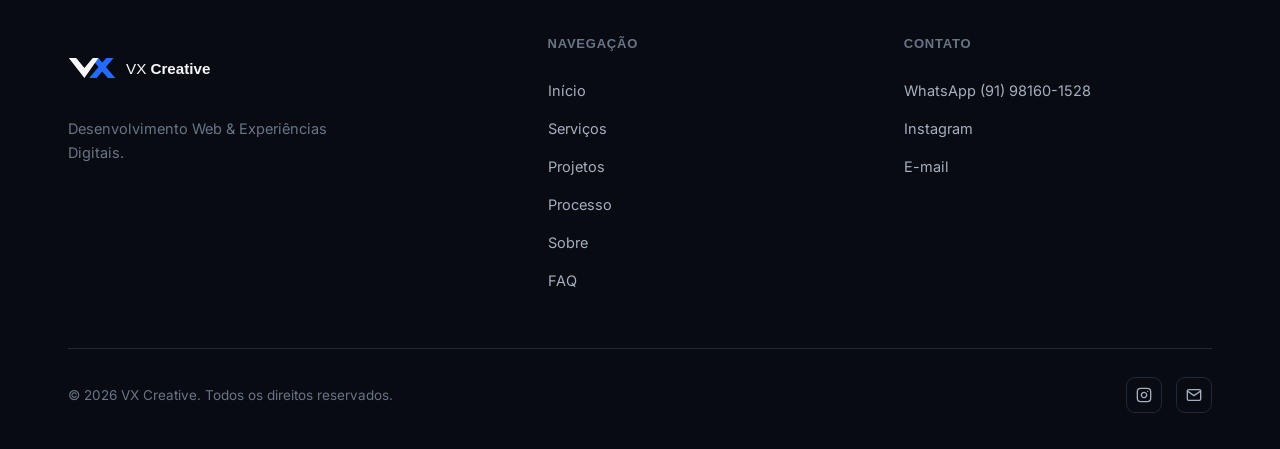
==== commit a995694c: "feat: refine hero clarity and mobile overflow" ====
--- a/index.html
+++ b/index.html
@@ -1,514 +1,521 @@
-<!DOCTYPE html>
-<html lang="pt-BR">
-<head>
-<meta charset="UTF-8">
-<meta name="viewport" content="width=device-width, initial-scale=1, viewport-fit=cover">
-<title>VX Creative | Design e Desenvolvimento Web</title>
-<meta name="description" content="Criação de sites, landing pages e experiências digitais modernas para empresas e profissionais. A VX Creative cria sites sob medida para sua marca.">
-<meta name="theme-color" content="#080B12">
-<link rel="icon" type="image/svg+xml" href="assets/branding/favicon-vx.svg">
-<meta name="author" content="VX Creative">
-
-<meta property="og:type" content="website">
-<meta property="og:title" content="VX Creative | Design e Desenvolvimento Web">
-<meta property="og:description" content="Sites institucionais, landing pages e experiências digitais para empresas e profissionais que querem uma presença digital à altura do seu trabalho.">
-<meta property="og:locale" content="pt_BR">
-
-<link rel="preconnect" href="https://fonts.googleapis.com">
-<link rel="preconnect" href="https://fonts.gstatic.com" crossorigin>
-<link rel="stylesheet" href="https://fonts.googleapis.com/css2?family=Space+Grotesk:wght@500;600;700&family=Inter:wght@400;500;600&display=swap">
-<link rel="stylesheet" href="assets/css/style.css">
-<link rel="canonical" href="https://vxcreative.vercel.app/">
-<meta property="og:url" content="https://vxcreative.vercel.app/">
-<meta property="og:site_name" content="VX Creative">
-<meta name="twitter:card" content="summary">
-<script type="application/ld+json">
-{
- "@context":"https://schema.org",
- "@graph":[
-  {"@type":"Organization","@id":"https://vxcreative.vercel.app/#organization","name":"VX Creative","url":"https://vxcreative.vercel.app/","logo":"https://vxcreative.vercel.app/assets/branding/monograma-vx.svg","telephone":"+55-91-98160-1528","sameAs":["https://www.instagram.com/vxcreative_/"]},
-  {"@type":"WebSite","@id":"https://vxcreative.vercel.app/#website","name":"VX Creative","url":"https://vxcreative.vercel.app/","publisher":{"@id":"https://vxcreative.vercel.app/#organization"}}
- ]
-}
-</script>
-</head>
-<body>
-<a class="vx-skip-link" href="#conteudo-principal">Pular para o conteúdo</a>
-<div class="vx-scroll-progress" aria-hidden="true"></div>
-
-<!-- ============ NAVBAR ============ -->
-<header class="navbar" id="navbar">
-  <div class="container navbar__inner">
-    <a href="#topo" class="navbar__logo" aria-label="VX Creative, início">
-      <img decoding="async" src="assets/branding/monograma-vx.svg" alt="" width="48" height="22"><span>VX <strong>Creative</strong></span>
-    </a>
-
-    <nav class="navbar__links" aria-label="Navegação principal">
-      <a href="#topo">Início</a>
-      <a href="#servicos">Serviços</a>
-      <a href="#projetos">Projetos</a>
-      <a href="#processo">Processo</a>
-      <a href="#sobre">Sobre</a>
-      <a href="#faq">FAQ</a>
-    </nav>
-
-    <div class="navbar__cta">
-      <a href="https://wa.me/5591981601528?text=Ol%C3%A1!%20Conheci%20a%20VX%20Creative%20pelo%20site%20e%20gostaria%20de%20conversar%20sobre%20um%20projeto." data-whatsapp target="_blank" rel="noopener noreferrer" class="btn btn-primary">
-        <span>Conversar sobre um projeto</span>
-        <svg width="16" height="16" viewBox="0 0 24 24" fill="none" stroke="currentColor" stroke-width="2" stroke-linecap="round" stroke-linejoin="round"><path d="M5 12h14M13 6l6 6-6 6"/></svg>
-      </a>
-      <button class="navbar__burger" id="burger" type="button" aria-controls="mobileMenu" aria-label="Abrir menu" aria-expanded="false">
-        <svg viewBox="0 0 24 24" fill="none" stroke="currentColor" stroke-width="2" stroke-linecap="round" stroke-linejoin="round"><path d="M4 6h16M4 12h16M4 18h16"/></svg>
-      </button>
-    </div>
-  </div>
-</header>
-
-<nav class="mobile-menu" id="mobileMenu" aria-label="Navegação mobile" inert>
-  <a href="#topo">Início</a>
-  <a href="#servicos">Serviços</a>
-  <a href="#projetos">Projetos</a>
-  <a href="#processo">Processo</a>
-  <a href="#sobre">Sobre</a>
-  <a href="#faq">FAQ</a>
-  <a href="https://wa.me/5591981601528?text=Ol%C3%A1!%20Conheci%20a%20VX%20Creative%20pelo%20site%20e%20gostaria%20de%20conversar%20sobre%20um%20projeto." data-whatsapp target="_blank" rel="noopener noreferrer" class="btn btn-primary btn-block">Conversar sobre um projeto</a>
-</nav>
-
-<main id="conteudo-principal">
-
-  <!-- ============ HERO ============ -->
-  <section class="hero vx-atmosphere-host" id="topo">
-    <div class="container hero__grid">
-      <div class="hero__content">
-        <span class="eyebrow hero__eyebrow">Agência de design e desenvolvimento web</span>
-        <h1>Design que valoriza <span class="hero__title-accent">sua marca.</span><br>Digital que gera <span class="hero__title-accent">presença.</span></h1>
-        <p class="hero__sub body-lg">Criamos sites sob medida e experiências digitais que traduzem a identidade de cada negócio em uma presença online marcante.</p>
-
-        <div class="hero__actions">
-          <a href="https://wa.me/5591981601528?text=Ol%C3%A1!%20Conheci%20a%20VX%20Creative%20pelo%20site%20e%20gostaria%20de%20conversar%20sobre%20um%20projeto." data-whatsapp target="_blank" rel="noopener noreferrer" class="btn btn-primary">
-            Iniciar um projeto
-            <svg width="16" height="16" viewBox="0 0 24 24" fill="none" stroke="currentColor" stroke-width="2" stroke-linecap="round" stroke-linejoin="round"><path d="M5 12h14M13 6l6 6-6 6"/></svg>
-          </a>
-          <a href="#projetos" class="btn btn-secondary">Explorar projetos</a>
-        </div>
-
-        <div class="hero__micro small"><span class="hero__micro-line" aria-hidden="true"></span><span>Estratégia, design e código em uma só direção.</span></div>
-
-      </div>
-
-      <div class="hero__visual vx-hero-mark">
-        <svg class="vx-hero-symbol" viewBox="0 0 240 108" width="240" height="108" aria-hidden="true" focusable="false">
-          <defs>
-            <clipPath id="vx-hero-outline">
-              <path d="M106 104 191 4h37l-85 100z"/>
-              <path d="M131 4h21l84 100h-37L121 12z"/>
-              <path d="M4 4h37l41 50 42-50h28L82 104z"/>
-            </clipPath>
-            <linearGradient id="vx-hero-sheen">
-              <stop offset="0" stop-color="#fff" stop-opacity="0"/>
-              <stop offset=".5" stop-color="#dceaff" stop-opacity=".82"/>
-              <stop offset="1" stop-color="#fff" stop-opacity="0"/>
-            </linearGradient>
-          </defs>
-          <g class="vx-hero-symbol__x"><path fill="#246BFD" d="M106 104 191 4h37l-85 100z"/><path fill="#246BFD" d="M131 4h21l84 100h-37L121 12z"/></g>
-          <g class="vx-hero-symbol__v"><path fill="#F5F7FA" d="M4 4h37l41 50 42-50h28L82 104z"/></g>
-          <g clip-path="url(#vx-hero-outline)">
-            <rect class="vx-hero-symbol__sheen" x="-80" y="0" width="68" height="108" fill="url(#vx-hero-sheen)"/>
-          </g>
-        </svg>
-        <p class="vx-signature" lang="en">Your brand. Our digital vision.</p>
-      </div>
-    </div>
-    <div class="container hero__bottom"><span lang="en">Your brand. Our digital vision.</span><a href="#projetos">Role para explorar <span aria-hidden="true">↓</span></a></div>
-  </section>
-
-  <!-- ============ PROJETOS ============ -->
-  <section class="section vx-projects" id="projetos">
-    <div class="container">
-      <div class="section-head" data-reveal>
-        <span class="eyebrow">01 / Nosso trabalho</span>
-        <h2>Projetos que falam <em>por si.</em></h2>
-        <p class="body-lg">Marcas reais, desafios diferentes e experiências digitais construídas com intenção. Explore os trabalhos e visite os sites.</p>
-      </div>
-
-      <div class="projects-carousel" data-projects-carousel>
-        <div class="projects-carousel__viewport" tabindex="0" role="region" aria-label="Projetos selecionados">
-          <div class="projects-carousel__track">
-
-            <article class="project-card project-card--carousel" data-reveal aria-label="Projeto 01 de 06"><span class="project-card__number" aria-hidden="true">01 / 06</span>
-              <div class="project-card__visual">
-                <div class="vx-project-cover vx-project-cover--beauty">
-                  <span aria-hidden="true">AS Beauty Center</span>
-                  <img width="800" height="1000" decoding="async" src="https://as-beauty-two.vercel.app/aline-schewtizer-hero.png" alt="Retrato da Dra. Aline Schweitzer" loading="lazy" draggable="false">
-                </div>
-              </div>
-              <div class="project-card__body">
-                <div class="project-card__meta"><span class="project-tag project-tag--blue">Website</span><span class="project-tag">Estética avançada</span></div>
-                <h3>AS Beauty Center</h3>
-                <p class="project-card__desc body">Uma presença digital sofisticada para destacar tratamentos, confiança e cuidado.</p>
-                <div class="project-card__footer">
-                  <a href="as-beauty.html" class="project-card__link">Conhecer o case</a>
-                  <a href="https://as-beauty-two.vercel.app/" target="_blank" rel="noopener" class="project-card__link">Visitar o site</a>
-                </div>
-              </div>
-            </article>
-            <article class="project-card project-card--carousel" data-reveal aria-label="Projeto 02 de 06"><span class="project-card__number" aria-hidden="true">02 / 06</span>
-              <div class="project-card__visual">
-                <div class="vx-project-cover vx-project-cover--siglena">
-                  <span aria-hidden="true">Dra. Siglena Pantoja</span>
-                  <img width="800" height="1000" decoding="async" src="https://dra-siglena.vercel.app/foto-da-dra.webp" alt="Retrato da Dra. Siglena Pantoja" loading="lazy" draggable="false">
-                </div>
-              </div>
-              <div class="project-card__body">
-                <div class="project-card__meta"><span class="project-tag project-tag--blue">Website</span><span class="project-tag">Estética</span></div>
-                <h3>Dra. Siglena Pantoja</h3>
-                <p class="project-card__desc body">Uma experiência clara e elegante para apresentar a profissional e facilitar agendamentos.</p>
-                <div class="project-card__footer">
-                  <a href="dra-siglena.html" class="project-card__link">Conhecer o case</a>
-                  <a href="https://dra-siglena.vercel.app/" target="_blank" rel="noopener" class="project-card__link">Visitar o site</a>
-                </div>
-              </div>
-            </article>
-            <article class="project-card project-card--carousel" data-reveal aria-label="Projeto 03 de 06"><span class="project-card__number" aria-hidden="true">03 / 06</span>
-              <div class="project-card__visual">
-                <div class="vx-project-cover vx-project-cover--marcelo">
-                  <span aria-hidden="true">Marcelo Neto Advocacia</span>
-                  <img width="800" height="1000" decoding="async" src="assets/images/projects/marcelo-neto-novo.jpeg" alt="Retrato profissional de Marcelo Neto" loading="lazy" draggable="false">
-                </div>
-              </div>
-              <div class="project-card__body">
-                <div class="project-card__meta"><span class="project-tag project-tag--blue">Website institucional</span><span class="project-tag">Direito Previdenciário</span></div>
-                <h3>Marcelo Neto Advocacia</h3>
-                <p class="project-card__desc body">Clareza e credibilidade para orientar clientes em serviços previdenciários.</p>
-                <div class="project-card__footer">
-                  <a href="https://advmarceloneto-site.vercel.app/" target="_blank" rel="noopener" class="project-card__link">Visitar o site</a>
-                </div>
-              </div>
-            </article>
-
-            <article class="project-card project-card--carousel" data-reveal aria-label="Projeto 04 de 06"><span class="project-card__number" aria-hidden="true">04 / 06</span>
-              <div class="project-card__visual">
-                <div class="vx-project-cover vx-project-cover--vanessa">
-                  <span aria-hidden="true">Dra. Vanessa Antunes</span>
-                  <img width="800" height="1000" decoding="async" src="assets/images/projects/vanessa-antunes.jpeg" alt="Retrato profissional de Vanessa Antunes" loading="lazy" draggable="false">
-                </div>
-              </div>
-              <div class="project-card__body">
-                <div class="project-card__meta"><span class="project-tag project-tag--blue">Website institucional</span><span class="project-tag">Advocacia Previdenciária</span></div>
-                <h3>Dra. Vanessa Antunes</h3>
-                <p class="project-card__desc body">Informação acessível e um caminho direto para o atendimento jurídico.</p>
-                <div class="project-card__footer">
-                  <a href="https://vanessaantunes.vercel.app/" target="_blank" rel="noopener" class="project-card__link">Visitar o site</a>
-                </div>
-              </div>
-            </article>
-
-            <article class="project-card project-card--carousel" data-reveal aria-label="Projeto 05 de 06"><span class="project-card__number" aria-hidden="true">05 / 06</span>
-              <div class="project-card__visual">
-                <div class="vx-project-cover vx-project-cover--vitoria">
-                  <span aria-hidden="true">Vitória Pamplona</span>
-                  <img width="800" height="1000" decoding="async" src="assets/images/projects/vitoria-pamplona.jpeg" alt="Retrato profissional de Vitória Pamplona" loading="lazy" draggable="false">
-                </div>
-              </div>
-              <div class="project-card__body">
-                <div class="project-card__meta"><span class="project-tag project-tag--blue">Landing page</span><span class="project-tag">Beleza e nail design</span></div>
-                <h3>Vitória Pamplona</h3>
-                <p class="project-card__desc body">Identidade delicada e navegação simples para conhecer serviços e agendar.</p>
-                <div class="project-card__footer">
-                  <a href="https://www.vitoriapamplona.com.br/" target="_blank" rel="noopener" class="project-card__link">Ver projeto</a>
-                </div>
-              </div>
-            </article>
-
-            
-
-            <article class="project-card project-card--carousel" data-reveal aria-label="Projeto 06 de 06"><span class="project-card__number" aria-hidden="true">06 / 06</span>
-              <div class="project-card__visual">
-                <div class="vx-project-cover vx-project-cover--volei">
-                  <span aria-hidden="true">Escola CP Vôlei</span>
-                  <img width="800" height="1000" decoding="async" src="assets/images/projects/cp-volei.webp" alt="Imagem da Escola CP Vôlei" loading="lazy" draggable="false">
-                </div>
-              </div>
-              <div class="project-card__body">
-                <div class="project-card__meta"><span class="project-tag project-tag--blue">Website institucional</span><span class="project-tag">Escola Esportiva</span></div>
-                <h3>Escola CP Vôlei</h3>
-                <p class="project-card__desc body">Uma presença digital vibrante para apresentar turmas e incentivar novas matrículas.</p>
-                <div class="project-card__footer">
-                  <a href="https://cpvolei.vercel.app/" target="_blank" rel="noopener" class="project-card__link">Visitar o site</a>
-                </div>
-              </div>
-            </article>
-
-          </div>
-        </div>
-        <div class="projects-carousel__controls" aria-label="Controles de projetos">
-          <button type="button" class="carousel-control" data-project-prev aria-label="Projeto anterior"><svg aria-hidden="true" focusable="false" width="18" height="18" viewBox="0 0 24 24" fill="none" stroke="currentColor" stroke-width="1.7" stroke-linecap="round" stroke-linejoin="round"><path d="M19 12H5m7-7-7 7 7 7"/></svg></button>
-          <div class="projects-carousel__status"><span data-project-current>01</span><span>/</span><span>06</span></div>
-          <button type="button" class="carousel-control" data-project-next aria-label="Próximo projeto"><svg aria-hidden="true" focusable="false" width="18" height="18" viewBox="0 0 24 24" fill="none" stroke="currentColor" stroke-width="1.7" stroke-linecap="round" stroke-linejoin="round"><path d="M5 12h14m-7-7 7 7-7 7"/></svg></button>
-        </div>
-        <div class="projects-carousel__hint small">Deslize para os lados ou use as setas para conhecer os projetos.</div>
-      </div>
-    </div>
-  </section>
-
-  <!-- ============ PROBLEMA / OPORTUNIDADE ============ -->
-  <section class="section section--tight">
-    <div class="container problem__grid">
-      <div data-reveal>
-        <span class="eyebrow">Por que isso importa</span>
-        <h2>A primeira impressão da sua marca também acontece na internet.</h2>
-      </div>
-      <div data-reveal style="transition-delay:.1s;">
-        <p class="body-lg">Seu cliente pesquisa. Compara. Avalia.</p>
-        <p class="body-lg" style="margin-top:14px;">Antes mesmo de enviar uma mensagem, muitas vezes ele já teve contato com a sua marca através da internet. Por isso, ter apenas uma presença digital não é suficiente. É preciso ter uma presença que represente a qualidade do seu trabalho.</p>
-        <p class="body-lg" style="margin-top:14px;">Um site bem construído organiza sua comunicação, apresenta seus serviços com clareza e cria um espaço próprio para que sua marca seja percebida de forma mais profissional.</p>
-
-        <div class="problem__highlight">
-          <p class="text-title" style="font-family:var(--font-display); font-weight:600; font-size:18px;">Seu site deve fazer mais do que existir.</p>
-          <p class="body">Ele deve comunicar quem você é, o que você oferece e por que vale a pena conhecer seu trabalho.</p>
-        </div>
-
-        <a href="https://wa.me/5591981601528?text=Ol%C3%A1!%20Conheci%20a%20VX%20Creative%20pelo%20site%20e%20gostaria%20de%20conversar%20sobre%20um%20projeto." data-whatsapp target="_blank" rel="noopener noreferrer" class="btn btn-primary" style="margin-top:32px;">
-          Quero melhorar minha presença digital
-          <svg width="16" height="16" viewBox="0 0 24 24" fill="none" stroke="currentColor" stroke-width="2" stroke-linecap="round" stroke-linejoin="round"><path d="M5 12h14M13 6l6 6-6 6"/></svg>
-        </a>
-      </div>
-    </div>
-  </section>
-
-  <!-- ============ SERVIÇOS ============ -->
-  <section class="section vx-services" id="servicos">
-    <div class="container">
-      <div class="vx-services__heading" data-reveal>
-        <div><span class="eyebrow">02 / O que fazemos</span><h2>O digital da sua marca, <em>sem fórmulas prontas.</em></h2></div>
-        <p class="body-lg">Cada negócio tem uma identidade. Nossa missão é transformar essa identidade em experiências digitais que fazem sentido.</p>
-      </div>
-      <div class="vx-services__list" data-reveal-group>
-        <article class="vx-service" data-reveal>
-          <span class="vx-service__index">01</span>
-          <div class="vx-service__copy"><h3>Sites institucionais</h3><p>Uma presença digital que transmite profissionalismo e apresenta sua marca com clareza.</p></div>
-          <a href="https://wa.me/5591981601528?text=Ol%C3%A1!%20Conheci%20a%20VX%20Creative%20pelo%20site%20e%20gostaria%20de%20conversar%20sobre%20um%20projeto." data-whatsapp target="_blank" rel="noopener noreferrer" class="vx-service__action" aria-label="Conversar sobre um site — WhatsApp"><span>Conversar sobre um site</span><svg aria-hidden="true" viewBox="0 0 24 24" width="20" height="20" fill="none" stroke="currentColor" stroke-width="1.7"><path d="M5 19 19 5M8 5h11v11"/></svg></a>
-        </article>
-        <article class="vx-service" data-reveal>
-          <span class="vx-service__index">02</span>
-          <div class="vx-service__copy"><h3>Landing pages</h3><p>Páginas pensadas para apresentar uma oferta, concentrar a atenção e facilitar o contato.</p></div>
-          <a href="https://wa.me/5591981601528?text=Ol%C3%A1!%20Conheci%20a%20VX%20Creative%20pelo%20site%20e%20gostaria%20de%20conversar%20sobre%20um%20projeto." data-whatsapp target="_blank" rel="noopener noreferrer" class="vx-service__action" aria-label="Criar uma landing page — WhatsApp"><span>Criar uma landing page</span><svg aria-hidden="true" viewBox="0 0 24 24" width="20" height="20" fill="none" stroke="currentColor" stroke-width="1.7"><path d="M5 19 19 5M8 5h11v11"/></svg></a>
-        </article>
-        <article class="vx-service" data-reveal>
-          <span class="vx-service__index">03</span>
-          <div class="vx-service__copy"><h3>Portfólios profissionais</h3><p>Seu trabalho apresentado com personalidade, credibilidade e uma experiência memorável.</p></div>
-          <a href="https://wa.me/5591981601528?text=Ol%C3%A1!%20Conheci%20a%20VX%20Creative%20pelo%20site%20e%20gostaria%20de%20conversar%20sobre%20um%20projeto." data-whatsapp target="_blank" rel="noopener noreferrer" class="vx-service__action" aria-label="Apresentar meu trabalho — WhatsApp"><span>Apresentar meu trabalho</span><svg aria-hidden="true" viewBox="0 0 24 24" width="20" height="20" fill="none" stroke="currentColor" stroke-width="1.7"><path d="M5 19 19 5M8 5h11v11"/></svg></a>
-        </article>
-        <article class="vx-service" data-reveal>
-          <span class="vx-service__index">04</span>
-          <div class="vx-service__copy"><h3>Experiências personalizadas</h3><p>Design e desenvolvimento sob medida para ideias que pedem mais do que o convencional.</p></div>
-          <a href="https://wa.me/5591981601528?text=Ol%C3%A1!%20Conheci%20a%20VX%20Creative%20pelo%20site%20e%20gostaria%20de%20conversar%20sobre%20um%20projeto." data-whatsapp target="_blank" rel="noopener noreferrer" class="vx-service__action" aria-label="Falar sobre uma ideia — WhatsApp"><span>Falar sobre uma ideia</span><svg aria-hidden="true" viewBox="0 0 24 24" width="20" height="20" fill="none" stroke="currentColor" stroke-width="1.7"><path d="M5 19 19 5M8 5h11v11"/></svg></a>
-        </article>
-      </div>
-    </div>
-  </section>
-
-  <!-- ============ DIFERENCIAIS ============ -->
-  <section class="section">
-    <div class="container">
-      <div class="section-head" data-reveal>
-        <span class="eyebrow">Diferenciais</span>
-        <h2>Tecnologia é apenas o começo.</h2>
-        <p class="body-lg" style="margin-top:18px;">Um bom projeto não depende apenas de código. Ele precisa entender o negócio, respeitar a identidade da marca e oferecer uma experiência que faça sentido para quem está do outro lado da tela.</p>
-      </div>
-
-      <div class="diff__grid">
-        <div class="card diff-card" data-reveal>
-          <div class="card__icon"><svg viewBox="0 0 24 24" fill="none" stroke="currentColor" stroke-width="1.75" stroke-linecap="round" stroke-linejoin="round"><path d="M4 21v-7M4 10V3M12 21v-11M12 6V3M20 21v-5M20 12V3M1 14h6M9 6h6M17 16h6"/></svg></div>
-          <h3>Desenvolvimento personalizado</h3>
-          <p class="body">Seu projeto não precisa parecer com todos os outros. Cada solução é estruturada considerando as necessidades, objetivos e características da sua marca.</p>
-        </div>
-        <div class="card diff-card" data-reveal style="transition-delay:.05s;">
-          <div class="card__icon"><svg viewBox="0 0 24 24" fill="none" stroke="currentColor" stroke-width="1.75" stroke-linecap="round" stroke-linejoin="round"><path d="M21 11.5a8.38 8.38 0 01-.9 3.8 8.5 8.5 0 01-7.6 4.7 8.38 8.38 0 01-3.8-.9L3 21l1.9-5.7a8.38 8.38 0 01-.9-3.8 8.5 8.5 0 014.7-7.6 8.38 8.38 0 013.8-.9h.5a8.48 8.48 0 018 8v.5z"/></svg></div>
-          <h3>Atendimento direto</h3>
-          <p class="body">Você conversa diretamente com quem desenvolve. Sem camadas desnecessárias de comunicação.</p>
-        </div>
-        <div class="card diff-card" data-reveal style="transition-delay:.1s;">
-          <div class="card__icon"><svg viewBox="0 0 24 24" fill="none" stroke="currentColor" stroke-width="1.75" stroke-linecap="round" stroke-linejoin="round"><path d="M12 19l7-7 3 3-7 7-3-3zM18 13l-1.5-7.5L2 2l3.5 14.5L13 18l5-5zM2 2l7.586 7.586M11 13a2 2 0 104 0 2 2 0 00-4 0z"/></svg></div>
-          <h3>Design + desenvolvimento</h3>
-          <p class="body">Uma boa experiência começa antes do primeiro clique.</p>
-        </div>
-        <div class="card diff-card" data-reveal style="transition-delay:.15s;">
-          <div class="card__icon"><svg viewBox="0 0 24 24" fill="none" stroke="currentColor" stroke-width="1.75" stroke-linecap="round" stroke-linejoin="round"><path d="M13 2L3 14h9l-1 8 10-12h-9l1-8z"/></svg></div>
-          <h3>Agilidade</h3>
-          <p class="body">Processos organizados para tirar sua ideia do papel.</p>
-        </div>
-        <div class="card diff-card" data-reveal style="transition-delay:.2s;">
-          <div class="card__icon"><svg viewBox="0 0 24 24" fill="none" stroke="currentColor" stroke-width="1.75" stroke-linecap="round" stroke-linejoin="round"><rect x="7" y="2" width="10" height="20" rx="2"/><path d="M11 18h2"/></svg></div>
-          <h3>Responsividade</h3>
-          <p class="body">Uma experiência preparada para qualquer tela.</p>
-        </div>
-        <div class="card diff-card" data-reveal style="transition-delay:.25s;">
-          <div class="card__icon"><svg viewBox="0 0 24 24" fill="none" stroke="currentColor" stroke-width="1.75" stroke-linecap="round" stroke-linejoin="round"><path d="M6 3h12l4 6-10 12L2 9z"/><path d="M11 3L8 9l4 12 4-12-3-6M2 9h20"/></svg></div>
-          <h3>Atenção aos detalhes</h3>
-          <p class="body">Porque são os detalhes que transformam uma interface comum em uma experiência memorável.</p>
-        </div>
-      </div>
-    </div>
-  </section>
-
-  <!-- ============ BENEFÍCIOS ============ -->
-  <section class="section benefits">
-    <div class="container benefits__grid">
-      <div data-reveal>
-        <span class="eyebrow">Benefícios</span>
-        <h2>Mais do que um site. Uma presença digital profissional.</h2>
-      </div>
-      <ul class="benefits__list" data-reveal style="transition-delay:.1s;">
-        <li class="benefits__item"><svg viewBox="0 0 24 24" fill="none" stroke="currentColor" stroke-width="2" stroke-linecap="round" stroke-linejoin="round"><path d="M20 6L9 17l-5-5"/></svg> Mais credibilidade</li>
-        <li class="benefits__item"><svg viewBox="0 0 24 24" fill="none" stroke="currentColor" stroke-width="2" stroke-linecap="round" stroke-linejoin="round"><path d="M20 6L9 17l-5-5"/></svg> Mais clareza</li>
-        <li class="benefits__item"><svg viewBox="0 0 24 24" fill="none" stroke="currentColor" stroke-width="2" stroke-linecap="round" stroke-linejoin="round"><path d="M20 6L9 17l-5-5"/></svg> Mais autoridade</li>
-        <li class="benefits__item"><svg viewBox="0 0 24 24" fill="none" stroke="currentColor" stroke-width="2" stroke-linecap="round" stroke-linejoin="round"><path d="M20 6L9 17l-5-5"/></svg> Mais facilidade de contato</li>
-        <li class="benefits__item"><svg viewBox="0 0 24 24" fill="none" stroke="currentColor" stroke-width="2" stroke-linecap="round" stroke-linejoin="round"><path d="M20 6L9 17l-5-5"/></svg> Melhor experiência em diferentes dispositivos</li>
-        <li class="benefits__item"><svg viewBox="0 0 24 24" fill="none" stroke="currentColor" stroke-width="2" stroke-linecap="round" stroke-linejoin="round"><path d="M20 6L9 17l-5-5"/></svg> Espaço próprio para sua marca</li>
-        <li class="benefits__item"><svg viewBox="0 0 24 24" fill="none" stroke="currentColor" stroke-width="2" stroke-linecap="round" stroke-linejoin="round"><path d="M20 6L9 17l-5-5"/></svg> Estrutura preparada para crescer</li>
-        <li class="benefits__item"><svg viewBox="0 0 24 24" fill="none" stroke="currentColor" stroke-width="2" stroke-linecap="round" stroke-linejoin="round"><path d="M20 6L9 17l-5-5"/></svg> Comunicação alinhada ao posicionamento da empresa</li>
-      </ul>
-    </div>
-  </section>
-
-  <!-- ============ PROCESSO ============ -->
-  <section class="section vx-process" id="processo">
-    <div class="container">
-      <div class="vx-process__intro" data-reveal>
-        <div><span class="eyebrow">03 / Nosso processo</span><h2>Da primeira conversa <em>ao lançamento.</em></h2></div>
-        <p class="body-lg">Um caminho claro, colaborativo e pensado para levar a ideia até uma experiência digital pronta para o público.</p>
-      </div>
-      <div class="vx-process__steps" data-reveal-group>
-        <article class="vx-process__step" data-reveal><span>01 / Descoberta</span><h3>Entender primeiro.</h3><p>Conversamos sobre a marca, o público, os objetivos e o que o projeto precisa comunicar.</p></article>
-        <article class="vx-process__step" data-reveal><span>02 / Direção criativa</span><h3>Dar forma à ideia.</h3><p>Definimos a estrutura, a linguagem visual e os caminhos de navegação.</p></article>
-        <article class="vx-process__step" data-reveal><span>03 / Desenvolvimento</span><h3>Transformar em experiência.</h3><p>Construímos, adaptamos para diferentes telas e revisamos cada detalhe.</p></article>
-        <article class="vx-process__step" data-reveal><span>04 / Lançamento</span><h3>Colocar no mundo.</h3><p>Após revisão e aprovação, preparamos a publicação e a entrega do projeto.</p></article>
-      </div>
-      <div class="vx-process__footer" data-reveal><span>Tem um projeto em mente?</span><a href="https://wa.me/5591981601528?text=Ol%C3%A1!%20Conheci%20a%20VX%20Creative%20pelo%20site%20e%20gostaria%20de%20conversar%20sobre%20um%20projeto." data-whatsapp target="_blank" rel="noopener noreferrer" class="btn btn-primary">Vamos conversar <span aria-hidden="true">↗</span></a></div>
-    </div>
-  </section>
-
-  <!-- ============ SOBRE A VX CREATIVE ============ -->
-  <section class="section vx-about" id="sobre">
-    <div class="container">
-      <div class="vx-about__heading" data-reveal>
-        <span class="eyebrow">04 / Quem somos</span>
-        <h2>Ideias merecem uma <em>presença à altura.</em></h2>
-      </div>
-      <div class="vx-about__grid">
-        <div class="vx-about__visual" data-reveal>
-          <div class="vx-about__photo">
-            <img decoding="async" src="assets/images/profile/victor-pamplona-fundador-vx-creative.jpg" alt="Victor Pamplona, fundador da VX Creative" width="960" height="1200" loading="lazy">
-          </div>
-          <div class="vx-about__image-note"><span>VX CREATIVE</span><span>Design &amp; Development</span></div>
-        </div>
-        <div class="vx-about__content" data-reveal>
-          <span class="vx-about__kicker">Independente por essência. Criativa por escolha.</span>
-          <p class="vx-about__statement">A VX Creative nasceu da vontade de criar experiências digitais que <strong>combinam identidade, estratégia e tecnologia.</strong></p>
-          <p>Trabalhamos com empresas e profissionais que valorizam uma presença digital própria. Do conceito à implementação, cada decisão é feita para comunicar com clareza e personalidade.</p>
-          <div class="vx-about__founder"><span class="vx-about__founder-line" aria-hidden="true"></span><div><strong>Victor Pamplona</strong><span>Fundador · Design e desenvolvimento web</span></div></div>
-          <p>O atendimento é direto com o fundador, que acompanha o planejamento, a criação e o desenvolvimento de cada projeto.</p>
-          <a href="https://www.instagram.com/vxcreative_/" data-instagram target="_blank" rel="noopener noreferrer" class="vx-about__link">Conheça a VX Creative no Instagram <span aria-hidden="true">↗</span></a>
-        </div>
-      </div>
-    </div>
-  </section>
-
-  <!-- ============ FAQ ============ -->
-  <section class="section vx-faq" id="faq">
-    <div class="container vx-faq__layout">
-      <div class="vx-faq__intro" data-reveal>
-        <span class="eyebrow">Perguntas frequentes</span>
-        <h2>O que você precisa <em>saber.</em></h2>
-        <p>Respondemos às dúvidas mais comuns sobre nosso processo. Se ainda tiver alguma pergunta, estamos a uma conversa de distância.</p>
-        <a href="#contato" class="vx-faq__contact">Falar com a VX Creative <span aria-hidden="true">↗</span></a>
-      </div>
-      <div class="faq__list vx-faq__list" data-reveal>
-        <div class="faq-item">
-          <h3 class="vx-faq__question-heading"><button type="button" class="faq-item__q" id="vx-faq-question-1" aria-expanded="false" aria-controls="vx-faq-answer-1"><span class="vx-faq__num" aria-hidden="true">01</span><span class="vx-faq__question">Como funciona a criação de um site?</span><svg class="faq-item__icon" aria-hidden="true" viewBox="0 0 24 24" fill="none" stroke="currentColor" stroke-width="1.5" stroke-linecap="round="round"><path d="M12 5v14M5 12h14"/></svg></button></h3>
-          <div class="faq-item__a" id="vx-faq-answer-1" role="region" aria-labelledby="vx-faq-question-1" inert><p class="body">Começamos entendendo sua marca, seu público e seus objetivos. Depois definimos a direção visual, desenvolvemos, revisamos juntos e preparamos o lançamento.</p></div>
-        </div>
-        <div class="faq-item">
-          <h3 class="vx-faq__question-heading"><button type="button" class="faq-item__q" id="vx-faq-question-2" aria-expanded="false" aria-controls="vx-faq-answer-2"><span class="vx-faq__num" aria-hidden="true">02</span><span class="vx-faq__question">Quanto custa desenvolver um projeto?</span><svg class="faq-item__icon" aria-hidden="true" viewBox="0 0 24 24" fill="none" stroke="currentColor" stroke-width="1.5" stroke-linecap="round="round"><path d="M12 5v14M5 12h14"/></svg></button></h3>
-          <div class="faq-item__a" id="vx-faq-answer-2" role="region" aria-labelledby="vx-faq-question-2" inert><p class="body">O investimento varia conforme o escopo, número de páginas e funcionalidades. Após uma conversa inicial, apresentamos uma proposta adequada ao que sua marca precisa.</p></div>
-        </div>
-        <div class="faq-item">
-          <h3 class="vx-faq__question-heading"><button type="button" class="faq-item__q" id="vx-faq-question-3" aria-expanded="false" aria-controls="vx-faq-answer-3"><span class="vx-faq__num" aria-hidden="true">03</span><span class="vx-faq__question">Quanto tempo leva para ficar pronto?</span><svg class="faq-item__icon" aria-hidden="true" viewBox="0 0 24 24" fill="none" stroke="currentColor" stroke-width="1.5" stroke-linecap="round="round"><path d="M12 5v14M5 12h14"/></svg></button></h3>
-          <div class="faq-item__a" id="vx-faq-answer-3" role="region" aria-labelledby="vx-faq-question-3" inert><p class="body">O prazo depende da complexidade e da disponibilidade dos conteúdos e aprovações. Um cronograma é alinhado antes do início do desenvolvimento.</p></div>
-        </div>
-        <div class="faq-item">
-          <h3 class="vx-faq__question-heading"><button type="button" class="faq-item__q" id="vx-faq-question-4" aria-expanded="false" aria-controls="vx-faq-answer-4"><span class="vx-faq__num" aria-hidden="true">04</span><span class="vx-faq__question">Preciso ter todos os materiais prontos?</span><svg class="faq-item__icon" aria-hidden="true" viewBox="0 0 24 24" fill="none" stroke="currentColor" stroke-width="1.5" stroke-linecap="round="round"><path d="M12 5v14M5 12h14"/></svg></button></h3>
-          <div class="faq-item__a" id="vx-faq-answer-4" role="region" aria-labelledby="vx-faq-question-4" inert><p class="body">Não. Podemos começar com o que você já tem e identificar juntos os textos, imagens e informações necessários para cada etapa.</p></div>
-        </div>
-        <div class="faq-item">
-          <h3 class="vx-faq__question-heading"><button type="button" class="faq-item__q" id="vx-faq-question-5" aria-expanded="false" aria-controls="vx-faq-answer-5"><span class="vx-faq__num" aria-hidden="true">05</span><span class="vx-faq__question">O site funciona bem no celular e no Google?</span><svg class="faq-item__icon" aria-hidden="true" viewBox="0 0 24 24" fill="none" stroke="currentColor" stroke-width="1.5" stroke-linecap="round="round"><path d="M12 5v14M5 12h14"/></svg></button></h3>
-          <div class="faq-item__a" id="vx-faq-answer-5" role="region" aria-labelledby="vx-faq-question-5" inert><p class="body">Criamos interfaces responsivas e aplicamos boas práticas técnicas de SEO e performance. A indexação e o posicionamento no Google dependem também de fatores externos.</p></div>
-        </div>
-        <div class="faq-item">
-          <h3 class="vx-faq__question-heading"><button type="button" class="faq-item__q" id="vx-faq-question-6" aria-expanded="false" aria-controls="vx-faq-answer-6"><span class="vx-faq__num" aria-hidden="true">06</span><span class="vx-faq__question">Vocês oferecem ajustes após a entrega?</span><svg class="faq-item__icon" aria-hidden="true" viewBox="0 0 24 24" fill="none" stroke="currentColor" stroke-width="1.5" stroke-linecap="round="round"><path d="M12 5v14M5 12h14"/></svg></button></h3>
-          <div class="faq-item__a" id="vx-faq-answer-6" role="region" aria-labelledby="vx-faq-question-6" inert><p class="body">Revisões fazem parte do processo de desenvolvimento. Necessidades posteriores de manutenção ou evolução podem ser combinadas conforme o projeto.</p></div>
-        </div>
-      </div>
-    </div>
-  </section>
-
-  <!-- ============ CTA FINAL ============ -->
-  <section class="cta-final vx-final" id="contato">
-    <div class="container vx-final__inner" data-reveal>
-      <div class="vx-final__top"><span class="eyebrow">05 / Seu próximo projeto</span><span class="vx-final__index">VX — CREATIVE STUDIO</span></div>
-      <h2>Sua próxima grande ideia <em>começa aqui.</em></h2>
-      <div class="vx-final__bottom">
-        <p>Conte o que você tem em mente. Vamos entender seu negócio e descobrir juntos o melhor caminho para sua presença digital.</p>
-        <div class="vx-final__actions">
-          <a href="https://wa.me/5591981601528?text=Ol%C3%A1!%20Conheci%20a%20VX%20Creative%20pelo%20site%20e%20gostaria%20de%20conversar%20sobre%20um%20projeto." data-whatsapp target="_blank" rel="noopener noreferrer" class="btn btn-primary">Iniciar uma conversa <span aria-hidden="true">↗</span></a>
-          <a href="https://www.instagram.com/vxcreative_/" data-instagram target="_blank" rel="noopener noreferrer" class="vx-final__instagram">Acompanhar no Instagram <span aria-hidden="true">↗</span></a>
-        </div>
-      </div>
-      <div class="vx-final__signature" lang="en">Your brand. Our digital vision.</div>
-    </div>
-  </section>
-
-</main>
-
-<!-- ============ RODAPÉ ============ -->
-<footer class="footer">
-  <div class="container">
-    <div class="footer__top">
-      <div>
-        <a href="#topo" class="footer__logo" aria-label="VX Creative, início">
-          <img decoding="async" src="assets/branding/monograma-vx.svg" alt="" width="48" height="22"><span>VX <strong>Creative</strong></span>
-        </a>
-        <p class="footer__desc small">Desenvolvimento Web &amp; Experiências Digitais.</p>
-      </div>
-      <div class="footer__col">
-        <h4>Navegação</h4>
-        <a href="#topo">Início</a>
-        <a href="#servicos">Serviços</a>
-        <a href="#projetos">Projetos</a>
-        <a href="#processo">Processo</a>
-        <a href="#sobre">Sobre</a>
-        <a href="#faq">FAQ</a>
-      </div>
-      <div class="footer__col">
-        <h4>Contato</h4>
-        <a href="https://wa.me/5591981601528?text=Ol%C3%A1!%20Conheci%20a%20VX%20Creative%20pelo%20site%20e%20gostaria%20de%20conversar%20sobre%20um%20projeto." data-whatsapp>WhatsApp (91) 98160-1528</a>
-        <a href="https://www.instagram.com/vxcreative_/" data-instagram>Instagram</a>
-        <a href="mailto:victorpamplona6@gmail.com" data-email>E-mail</a>
-      </div>
-    </div>
-    <div class="footer__bottom">
-      <span class="small">© 2026 VX Creative. Todos os direitos reservados.</span>
-      <div class="footer__socials">
-        <a href="https://www.instagram.com/vxcreative_/" data-instagram aria-label="Instagram"><svg viewBox="0 0 24 24" fill="none" stroke="currentColor" stroke-width="2" stroke-linecap="round" stroke-linejoin="round"><rect x="2" y="2" width="20" height="20" rx="5"/><path d="M16 11.37A4 4 0 1112.63 8 4 4 0 0116 11.37z"/><path d="M17.5 6.5h.01"/></svg></a>
-        <a href="mailto:victorpamplona6@gmail.com" data-email aria-label="E-mail"><svg viewBox="0 0 24 24" fill="none" stroke="currentColor" stroke-width="2" stroke-linecap="round" stroke-linejoin="round"><rect x="2" y="4" width="20" height="16" rx="2"/><path d="M22 6l-10 7L2 6"/></svg></a>
-      </div>
-    </div>
-  </div>
-</footer>
-
-<!-- ============ WHATSAPP FLUTUANTE ============ -->
-
-<script src="assets/js/script.js" defer></script>
-</body>
-</html>
+<!DOCTYPE html>
+<html lang="pt-BR">
+<head>
+<meta charset="UTF-8">
+<meta name="viewport" content="width=device-width, initial-scale=1, viewport-fit=cover">
+<title>VX Creative | Design e Desenvolvimento Web</title>
+<meta name="description" content="Criação de sites, landing pages e experiências digitais modernas para empresas e profissionais. A VX Creative cria sites sob medida para sua marca.">
+<meta name="theme-color" content="#080B12">
+<link rel="icon" type="image/svg+xml" href="assets/branding/favicon-vx.svg">
+<meta name="author" content="VX Creative">
+
+<meta property="og:type" content="website">
+<meta property="og:title" content="VX Creative | Design e Desenvolvimento Web">
+<meta property="og:description" content="Sites institucionais, landing pages e experiências digitais para empresas e profissionais que querem uma presença digital à altura do seu trabalho.">
+<meta property="og:locale" content="pt_BR">
+
+<link rel="preconnect" href="https://fonts.googleapis.com">
+<link rel="preconnect" href="https://fonts.gstatic.com" crossorigin>
+<link rel="stylesheet" href="https://fonts.googleapis.com/css2?family=Space+Grotesk:wght@500;600;700&family=Inter:wght@400;500;600&display=swap">
+<link rel="stylesheet" href="assets/css/style.css">
+<link rel="canonical" href="https://vxcreative.vercel.app/">
+<meta property="og:url" content="https://vxcreative.vercel.app/">
+<meta property="og:site_name" content="VX Creative">
+<meta name="twitter:card" content="summary">
+<script type="application/ld+json">
+{
+ "@context":"https://schema.org",
+ "@graph":[
+  {"@type":"Organization","@id":"https://vxcreative.vercel.app/#organization","name":"VX Creative","url":"https://vxcreative.vercel.app/","logo":"https://vxcreative.vercel.app/assets/branding/monograma-vx.svg","telephone":"+55-91-98160-1528","sameAs":["https://www.instagram.com/vxcreative_/"]},
+  {"@type":"WebSite","@id":"https://vxcreative.vercel.app/#website","name":"VX Creative","url":"https://vxcreative.vercel.app/","publisher":{"@id":"https://vxcreative.vercel.app/#organization"}}
+ ]
+}
+</script>
+</head>
+<body>
+<a class="vx-skip-link" href="#conteudo-principal">Pular para o conteúdo</a>
+<div class="vx-scroll-progress" aria-hidden="true"></div>
+
+<!-- ============ NAVBAR ============ -->
+<header class="navbar" id="navbar">
+  <div class="container navbar__inner">
+    <a href="#topo" class="navbar__logo" aria-label="VX Creative, início">
+      <img decoding="async" src="assets/branding/monograma-vx.svg" alt="" width="48" height="22"><span>VX <strong>Creative</strong></span>
+    </a>
+
+    <nav class="navbar__links" aria-label="Navegação principal">
+      <a href="#topo">Início</a>
+      <a href="#servicos">Serviços</a>
+      <a href="#projetos">Projetos</a>
+      <a href="#processo">Processo</a>
+      <a href="#sobre">Sobre</a>
+      <a href="#faq">FAQ</a>
+    </nav>
+
+    <div class="navbar__cta">
+      <a href="https://wa.me/5591981601528?text=Ol%C3%A1!%20Conheci%20a%20VX%20Creative%20pelo%20site%20e%20gostaria%20de%20conversar%20sobre%20um%20projeto." data-whatsapp target="_blank" rel="noopener noreferrer" class="btn btn-primary">
+        <span>Conversar sobre um projeto</span>
+        <svg width="16" height="16" viewBox="0 0 24 24" fill="none" stroke="currentColor" stroke-width="2" stroke-linecap="round" stroke-linejoin="round"><path d="M5 12h14M13 6l6 6-6 6"/></svg>
+      </a>
+      <button class="navbar__burger" id="burger" type="button" aria-controls="mobileMenu" aria-label="Abrir menu" aria-expanded="false">
+        <svg viewBox="0 0 24 24" fill="none" stroke="currentColor" stroke-width="2" stroke-linecap="round" stroke-linejoin="round"><path d="M4 6h16M4 12h16M4 18h16"/></svg>
+      </button>
+    </div>
+  </div>
+</header>
+
+<nav class="mobile-menu" id="mobileMenu" aria-label="Navegação mobile" inert>
+  <a href="#topo">Início</a>
+  <a href="#servicos">Serviços</a>
+  <a href="#projetos">Projetos</a>
+  <a href="#processo">Processo</a>
+  <a href="#sobre">Sobre</a>
+  <a href="#faq">FAQ</a>
+  <a href="https://wa.me/5591981601528?text=Ol%C3%A1!%20Conheci%20a%20VX%20Creative%20pelo%20site%20e%20gostaria%20de%20conversar%20sobre%20um%20projeto." data-whatsapp target="_blank" rel="noopener noreferrer" class="btn btn-primary btn-block">Conversar sobre um projeto</a>
+</nav>
+
+<main id="conteudo-principal">
+
+  <!-- ============ HERO ============ -->
+  <section class="hero vx-atmosphere-host" id="topo">
+    <div class="container hero__grid">
+      <div class="hero__content">
+        <span class="eyebrow hero__eyebrow">Agência de design e desenvolvimento web</span>
+        <h1>Design que valoriza <span class="hero__title-accent">sua marca.</span><br>Digital que gera <span class="hero__title-accent">presença.</span></h1>
+        <p class="hero__sub body-lg">Criamos sites sob medida e experiências digitais que traduzem a identidade de cada negócio em uma presença online marcante.</p>
+
+        <div class="hero__actions">
+          <a href="https://wa.me/5591981601528?text=Ol%C3%A1!%20Conheci%20a%20VX%20Creative%20pelo%20site%20e%20gostaria%20de%20conversar%20sobre%20um%20projeto." data-whatsapp target="_blank" rel="noopener noreferrer" class="btn btn-primary">
+            Iniciar um projeto
+            <svg width="16" height="16" viewBox="0 0 24 24" fill="none" stroke="currentColor" stroke-width="2" stroke-linecap="round" stroke-linejoin="round"><path d="M5 12h14M13 6l6 6-6 6"/></svg>
+          </a>
+          <a href="#projetos" class="btn btn-secondary">Explorar projetos</a>
+        </div>
+
+        <ul class="hero__scope" aria-label="Especialidades da VX Creative">
+          <li>Sites institucionais</li>
+          <li>Landing pages</li>
+          <li>Portfólios digitais</li>
+        </ul>
+
+        <div class="hero__micro small"><span class="hero__micro-line" aria-hidden="true"></span><span>Estratégia, design e código em uma só direção.</span></div>
+
+      </div>
+
+      <div class="hero__visual vx-hero-mark">
+        <svg class="vx-hero-symbol" viewBox="0 0 240 108" width="240" height="108" aria-hidden="true" focusable="false">
+          <defs>
+            <clipPath id="vx-hero-outline">
+              <path d="M106 104 191 4h37l-85 100z"/>
+              <path d="M131 4h21l84 100h-37L121 12z"/>
+              <path d="M4 4h37l41 50 42-50h28L82 104z"/>
+            </clipPath>
+            <linearGradient id="vx-hero-sheen">
+              <stop offset="0" stop-color="#fff" stop-opacity="0"/>
+              <stop offset=".5" stop-color="#dceaff" stop-opacity=".82"/>
+              <stop offset="1" stop-color="#fff" stop-opacity="0"/>
+            </linearGradient>
+          </defs>
+          <g class="vx-hero-symbol__x"><path fill="#246BFD" d="M106 104 191 4h37l-85 100z"/><path fill="#246BFD" d="M131 4h21l84 100h-37L121 12z"/></g>
+          <g class="vx-hero-symbol__v"><path fill="#F5F7FA" d="M4 4h37l41 50 42-50h28L82 104z"/></g>
+          <g clip-path="url(#vx-hero-outline)">
+            <rect class="vx-hero-symbol__sheen" x="-80" y="0" width="68" height="108" fill="url(#vx-hero-sheen)"/>
+          </g>
+        </svg>
+        <p class="vx-signature" lang="en">Your brand. Our digital vision.</p>
+      </div>
+    </div>
+    <div class="container hero__bottom"><span lang="en">Your brand. Our digital vision.</span><a href="#projetos">Role para explorar <span aria-hidden="true">↓</span></a></div>
+  </section>
+
+  <!-- ============ PROJETOS ============ -->
+  <section class="section vx-projects" id="projetos">
+    <div class="container">
+      <div class="section-head" data-reveal>
+        <span class="eyebrow">01 / Nosso trabalho</span>
+        <h2>Projetos que falam <em>por si.</em></h2>
+        <p class="body-lg">Marcas reais, desafios diferentes e experiências digitais construídas com intenção. Explore os trabalhos e visite os sites.</p>
+      </div>
+
+      <div class="projects-carousel" data-projects-carousel>
+        <div class="projects-carousel__viewport" tabindex="0" role="region" aria-label="Projetos selecionados">
+          <div class="projects-carousel__track">
+
+            <article class="project-card project-card--carousel" data-reveal aria-label="Projeto 01 de 06"><span class="project-card__number" aria-hidden="true">01 / 06</span>
+              <div class="project-card__visual">
+                <div class="vx-project-cover vx-project-cover--beauty">
+                  <span aria-hidden="true">AS Beauty Center</span>
+                  <img width="800" height="1000" decoding="async" src="https://as-beauty-two.vercel.app/aline-schewtizer-hero.png" alt="Retrato da Dra. Aline Schweitzer" loading="lazy" draggable="false">
+                </div>
+              </div>
+              <div class="project-card__body">
+                <div class="project-card__meta"><span class="project-tag project-tag--blue">Website</span><span class="project-tag">Estética avançada</span></div>
+                <h3>AS Beauty Center</h3>
+                <p class="project-card__desc body">Uma presença digital sofisticada para destacar tratamentos, confiança e cuidado.</p>
+                <div class="project-card__footer">
+                  <a href="as-beauty.html" class="project-card__link">Conhecer o case</a>
+                  <a href="https://as-beauty-two.vercel.app/" target="_blank" rel="noopener" class="project-card__link">Visitar o site</a>
+                </div>
+              </div>
+            </article>
+            <article class="project-card project-card--carousel" data-reveal aria-label="Projeto 02 de 06"><span class="project-card__number" aria-hidden="true">02 / 06</span>
+              <div class="project-card__visual">
+                <div class="vx-project-cover vx-project-cover--siglena">
+                  <span aria-hidden="true">Dra. Siglena Pantoja</span>
+                  <img width="800" height="1000" decoding="async" src="https://dra-siglena.vercel.app/foto-da-dra.webp" alt="Retrato da Dra. Siglena Pantoja" loading="lazy" draggable="false">
+                </div>
+              </div>
+              <div class="project-card__body">
+                <div class="project-card__meta"><span class="project-tag project-tag--blue">Website</span><span class="project-tag">Estética</span></div>
+                <h3>Dra. Siglena Pantoja</h3>
+                <p class="project-card__desc body">Uma experiência clara e elegante para apresentar a profissional e facilitar agendamentos.</p>
+                <div class="project-card__footer">
+                  <a href="dra-siglena.html" class="project-card__link">Conhecer o case</a>
+                  <a href="https://dra-siglena.vercel.app/" target="_blank" rel="noopener" class="project-card__link">Visitar o site</a>
+                </div>
+              </div>
+            </article>
+            <article class="project-card project-card--carousel" data-reveal aria-label="Projeto 03 de 06"><span class="project-card__number" aria-hidden="true">03 / 06</span>
+              <div class="project-card__visual">
+                <div class="vx-project-cover vx-project-cover--marcelo">
+                  <span aria-hidden="true">Marcelo Neto Advocacia</span>
+                  <img width="800" height="1000" decoding="async" src="assets/images/projects/marcelo-neto-novo.jpeg" alt="Retrato profissional de Marcelo Neto" loading="lazy" draggable="false">
+                </div>
+              </div>
+              <div class="project-card__body">
+                <div class="project-card__meta"><span class="project-tag project-tag--blue">Website institucional</span><span class="project-tag">Direito Previdenciário</span></div>
+                <h3>Marcelo Neto Advocacia</h3>
+                <p class="project-card__desc body">Clareza e credibilidade para orientar clientes em serviços previdenciários.</p>
+                <div class="project-card__footer">
+                  <a href="https://advmarceloneto-site.vercel.app/" target="_blank" rel="noopener" class="project-card__link">Visitar o site</a>
+                </div>
+              </div>
+            </article>
+
+            <article class="project-card project-card--carousel" data-reveal aria-label="Projeto 04 de 06"><span class="project-card__number" aria-hidden="true">04 / 06</span>
+              <div class="project-card__visual">
+                <div class="vx-project-cover vx-project-cover--vanessa">
+                  <span aria-hidden="true">Dra. Vanessa Antunes</span>
+                  <img width="800" height="1000" decoding="async" src="assets/images/projects/vanessa-antunes.jpeg" alt="Retrato profissional de Vanessa Antunes" loading="lazy" draggable="false">
+                </div>
+              </div>
+              <div class="project-card__body">
+                <div class="project-card__meta"><span class="project-tag project-tag--blue">Website institucional</span><span class="project-tag">Advocacia Previdenciária</span></div>
+                <h3>Dra. Vanessa Antunes</h3>
+                <p class="project-card__desc body">Informação acessível e um caminho direto para o atendimento jurídico.</p>
+                <div class="project-card__footer">
+                  <a href="https://vanessaantunes.vercel.app/" target="_blank" rel="noopener" class="project-card__link">Visitar o site</a>
+                </div>
+              </div>
+            </article>
+
+            <article class="project-card project-card--carousel" data-reveal aria-label="Projeto 05 de 06"><span class="project-card__number" aria-hidden="true">05 / 06</span>
+              <div class="project-card__visual">
+                <div class="vx-project-cover vx-project-cover--vitoria">
+                  <span aria-hidden="true">Vitória Pamplona</span>
+                  <img width="800" height="1000" decoding="async" src="assets/images/projects/vitoria-pamplona.jpeg" alt="Retrato profissional de Vitória Pamplona" loading="lazy" draggable="false">
+                </div>
+              </div>
+              <div class="project-card__body">
+                <div class="project-card__meta"><span class="project-tag project-tag--blue">Landing page</span><span class="project-tag">Beleza e nail design</span></div>
+                <h3>Vitória Pamplona</h3>
+                <p class="project-card__desc body">Identidade delicada e navegação simples para conhecer serviços e agendar.</p>
+                <div class="project-card__footer">
+                  <a href="https://www.vitoriapamplona.com.br/" target="_blank" rel="noopener" class="project-card__link">Ver projeto</a>
+                </div>
+              </div>
+            </article>
+
+            
+
+            <article class="project-card project-card--carousel" data-reveal aria-label="Projeto 06 de 06"><span class="project-card__number" aria-hidden="true">06 / 06</span>
+              <div class="project-card__visual">
+                <div class="vx-project-cover vx-project-cover--volei">
+                  <span aria-hidden="true">Escola CP Vôlei</span>
+                  <img width="800" height="1000" decoding="async" src="assets/images/projects/cp-volei.webp" alt="Imagem da Escola CP Vôlei" loading="lazy" draggable="false">
+                </div>
+              </div>
+              <div class="project-card__body">
+                <div class="project-card__meta"><span class="project-tag project-tag--blue">Website institucional</span><span class="project-tag">Escola Esportiva</span></div>
+                <h3>Escola CP Vôlei</h3>
+                <p class="project-card__desc body">Uma presença digital vibrante para apresentar turmas e incentivar novas matrículas.</p>
+                <div class="project-card__footer">
+                  <a href="https://cpvolei.vercel.app/" target="_blank" rel="noopener" class="project-card__link">Visitar o site</a>
+                </div>
+              </div>
+            </article>
+
+          </div>
+        </div>
+        <div class="projects-carousel__controls" aria-label="Controles de projetos">
+          <button type="button" class="carousel-control" data-project-prev aria-label="Projeto anterior"><svg aria-hidden="true" focusable="false" width="18" height="18" viewBox="0 0 24 24" fill="none" stroke="currentColor" stroke-width="1.7" stroke-linecap="round" stroke-linejoin="round"><path d="M19 12H5m7-7-7 7 7 7"/></svg></button>
+          <div class="projects-carousel__status" aria-live="polite"><span data-project-current>01</span><span aria-hidden="true">/</span><span class="sr-only">de</span><span>06</span></div>
+          <button type="button" class="carousel-control" data-project-next aria-label="Próximo projeto"><svg aria-hidden="true" focusable="false" width="18" height="18" viewBox="0 0 24 24" fill="none" stroke="currentColor" stroke-width="1.7" stroke-linecap="round" stroke-linejoin="round"><path d="M5 12h14m-7-7 7 7-7 7"/></svg></button>
+        </div>
+        <div class="projects-carousel__hint small">Deslize para os lados ou use as setas para conhecer os projetos.</div>
+      </div>
+    </div>
+  </section>
+
+  <!-- ============ PROBLEMA / OPORTUNIDADE ============ -->
+  <section class="section section--tight">
+    <div class="container problem__grid">
+      <div data-reveal>
+        <span class="eyebrow">Por que isso importa</span>
+        <h2>A primeira impressão da sua marca também acontece na internet.</h2>
+      </div>
+      <div data-reveal style="transition-delay:.1s;">
+        <p class="body-lg">Seu cliente pesquisa. Compara. Avalia.</p>
+        <p class="body-lg" style="margin-top:14px;">Antes mesmo de enviar uma mensagem, muitas vezes ele já teve contato com a sua marca através da internet. Por isso, ter apenas uma presença digital não é suficiente. É preciso ter uma presença que represente a qualidade do seu trabalho.</p>
+        <p class="body-lg" style="margin-top:14px;">Um site bem construído organiza sua comunicação, apresenta seus serviços com clareza e cria um espaço próprio para que sua marca seja percebida de forma mais profissional.</p>
+
+        <div class="problem__highlight">
+          <p class="text-title" style="font-family:var(--font-display); font-weight:600; font-size:18px;">Seu site deve fazer mais do que existir.</p>
+          <p class="body">Ele deve comunicar quem você é, o que você oferece e por que vale a pena conhecer seu trabalho.</p>
+        </div>
+
+        <a href="https://wa.me/5591981601528?text=Ol%C3%A1!%20Conheci%20a%20VX%20Creative%20pelo%20site%20e%20gostaria%20de%20conversar%20sobre%20um%20projeto." data-whatsapp target="_blank" rel="noopener noreferrer" class="btn btn-primary" style="margin-top:32px;">
+          Quero melhorar minha presença digital
+          <svg width="16" height="16" viewBox="0 0 24 24" fill="none" stroke="currentColor" stroke-width="2" stroke-linecap="round" stroke-linejoin="round"><path d="M5 12h14M13 6l6 6-6 6"/></svg>
+        </a>
+      </div>
+    </div>
+  </section>
+
+  <!-- ============ SERVIÇOS ============ -->
+  <section class="section vx-services" id="servicos">
+    <div class="container">
+      <div class="vx-services__heading" data-reveal>
+        <div><span class="eyebrow">02 / O que fazemos</span><h2>O digital da sua marca, <em>sem fórmulas prontas.</em></h2></div>
+        <p class="body-lg">Cada negócio tem uma identidade. Nossa missão é transformar essa identidade em experiências digitais que fazem sentido.</p>
+      </div>
+      <div class="vx-services__list" data-reveal-group>
+        <article class="vx-service" data-reveal>
+          <span class="vx-service__index">01</span>
+          <div class="vx-service__copy"><h3>Sites institucionais</h3><p>Uma presença digital que transmite profissionalismo e apresenta sua marca com clareza.</p></div>
+          <a href="https://wa.me/5591981601528?text=Ol%C3%A1!%20Conheci%20a%20VX%20Creative%20pelo%20site%20e%20gostaria%20de%20conversar%20sobre%20um%20projeto." data-whatsapp target="_blank" rel="noopener noreferrer" class="vx-service__action" aria-label="Conversar sobre um site — WhatsApp"><span>Conversar sobre um site</span><svg aria-hidden="true" viewBox="0 0 24 24" width="20" height="20" fill="none" stroke="currentColor" stroke-width="1.7"><path d="M5 19 19 5M8 5h11v11"/></svg></a>
+        </article>
+        <article class="vx-service" data-reveal>
+          <span class="vx-service__index">02</span>
+          <div class="vx-service__copy"><h3>Landing pages</h3><p>Páginas pensadas para apresentar uma oferta, concentrar a atenção e facilitar o contato.</p></div>
+          <a href="https://wa.me/5591981601528?text=Ol%C3%A1!%20Conheci%20a%20VX%20Creative%20pelo%20site%20e%20gostaria%20de%20conversar%20sobre%20um%20projeto." data-whatsapp target="_blank" rel="noopener noreferrer" class="vx-service__action" aria-label="Criar uma landing page — WhatsApp"><span>Criar uma landing page</span><svg aria-hidden="true" viewBox="0 0 24 24" width="20" height="20" fill="none" stroke="currentColor" stroke-width="1.7"><path d="M5 19 19 5M8 5h11v11"/></svg></a>
+        </article>
+        <article class="vx-service" data-reveal>
+          <span class="vx-service__index">03</span>
+          <div class="vx-service__copy"><h3>Portfólios profissionais</h3><p>Seu trabalho apresentado com personalidade, credibilidade e uma experiência memorável.</p></div>
+          <a href="https://wa.me/5591981601528?text=Ol%C3%A1!%20Conheci%20a%20VX%20Creative%20pelo%20site%20e%20gostaria%20de%20conversar%20sobre%20um%20projeto." data-whatsapp target="_blank" rel="noopener noreferrer" class="vx-service__action" aria-label="Apresentar meu trabalho — WhatsApp"><span>Apresentar meu trabalho</span><svg aria-hidden="true" viewBox="0 0 24 24" width="20" height="20" fill="none" stroke="currentColor" stroke-width="1.7"><path d="M5 19 19 5M8 5h11v11"/></svg></a>
+        </article>
+        <article class="vx-service" data-reveal>
+          <span class="vx-service__index">04</span>
+          <div class="vx-service__copy"><h3>Experiências personalizadas</h3><p>Design e desenvolvimento sob medida para ideias que pedem mais do que o convencional.</p></div>
+          <a href="https://wa.me/5591981601528?text=Ol%C3%A1!%20Conheci%20a%20VX%20Creative%20pelo%20site%20e%20gostaria%20de%20conversar%20sobre%20um%20projeto." data-whatsapp target="_blank" rel="noopener noreferrer" class="vx-service__action" aria-label="Falar sobre uma ideia — WhatsApp"><span>Falar sobre uma ideia</span><svg aria-hidden="true" viewBox="0 0 24 24" width="20" height="20" fill="none" stroke="currentColor" stroke-width="1.7"><path d="M5 19 19 5M8 5h11v11"/></svg></a>
+        </article>
+      </div>
+    </div>
+  </section>
+
+  <!-- ============ DIFERENCIAIS ============ -->
+  <section class="section">
+    <div class="container">
+      <div class="section-head" data-reveal>
+        <span class="eyebrow">Diferenciais</span>
+        <h2>Tecnologia é apenas o começo.</h2>
+        <p class="body-lg" style="margin-top:18px;">Um bom projeto não depende apenas de código. Ele precisa entender o negócio, respeitar a identidade da marca e oferecer uma experiência que faça sentido para quem está do outro lado da tela.</p>
+      </div>
+
+      <div class="diff__grid">
+        <div class="card diff-card" data-reveal>
+          <div class="card__icon"><svg viewBox="0 0 24 24" fill="none" stroke="currentColor" stroke-width="1.75" stroke-linecap="round" stroke-linejoin="round"><path d="M4 21v-7M4 10V3M12 21v-11M12 6V3M20 21v-5M20 12V3M1 14h6M9 6h6M17 16h6"/></svg></div>
+          <h3>Desenvolvimento personalizado</h3>
+          <p class="body">Seu projeto não precisa parecer com todos os outros. Cada solução é estruturada considerando as necessidades, objetivos e características da sua marca.</p>
+        </div>
+        <div class="card diff-card" data-reveal style="transition-delay:.05s;">
+          <div class="card__icon"><svg viewBox="0 0 24 24" fill="none" stroke="currentColor" stroke-width="1.75" stroke-linecap="round" stroke-linejoin="round"><path d="M21 11.5a8.38 8.38 0 01-.9 3.8 8.5 8.5 0 01-7.6 4.7 8.38 8.38 0 01-3.8-.9L3 21l1.9-5.7a8.38 8.38 0 01-.9-3.8 8.5 8.5 0 014.7-7.6 8.38 8.38 0 013.8-.9h.5a8.48 8.48 0 018 8v.5z"/></svg></div>
+          <h3>Atendimento direto</h3>
+          <p class="body">Você conversa diretamente com quem desenvolve. Sem camadas desnecessárias de comunicação.</p>
+        </div>
+        <div class="card diff-card" data-reveal style="transition-delay:.1s;">
+          <div class="card__icon"><svg viewBox="0 0 24 24" fill="none" stroke="currentColor" stroke-width="1.75" stroke-linecap="round" stroke-linejoin="round"><path d="M12 19l7-7 3 3-7 7-3-3zM18 13l-1.5-7.5L2 2l3.5 14.5L13 18l5-5zM2 2l7.586 7.586M11 13a2 2 0 104 0 2 2 0 00-4 0z"/></svg></div>
+          <h3>Design + desenvolvimento</h3>
+          <p class="body">Uma boa experiência começa antes do primeiro clique.</p>
+        </div>
+        <div class="card diff-card" data-reveal style="transition-delay:.15s;">
+          <div class="card__icon"><svg viewBox="0 0 24 24" fill="none" stroke="currentColor" stroke-width="1.75" stroke-linecap="round" stroke-linejoin="round"><path d="M13 2L3 14h9l-1 8 10-12h-9l1-8z"/></svg></div>
+          <h3>Agilidade</h3>
+          <p class="body">Processos organizados para tirar sua ideia do papel.</p>
+        </div>
+        <div class="card diff-card" data-reveal style="transition-delay:.2s;">
+          <div class="card__icon"><svg viewBox="0 0 24 24" fill="none" stroke="currentColor" stroke-width="1.75" stroke-linecap="round" stroke-linejoin="round"><rect x="7" y="2" width="10" height="20" rx="2"/><path d="M11 18h2"/></svg></div>
+          <h3>Responsividade</h3>
+          <p class="body">Uma experiência preparada para qualquer tela.</p>
+        </div>
+        <div class="card diff-card" data-reveal style="transition-delay:.25s;">
+          <div class="card__icon"><svg viewBox="0 0 24 24" fill="none" stroke="currentColor" stroke-width="1.75" stroke-linecap="round" stroke-linejoin="round"><path d="M6 3h12l4 6-10 12L2 9z"/><path d="M11 3L8 9l4 12 4-12-3-6M2 9h20"/></svg></div>
+          <h3>Atenção aos detalhes</h3>
+          <p class="body">Porque são os detalhes que transformam uma interface comum em uma experiência memorável.</p>
+        </div>
+      </div>
+    </div>
+  </section>
+
+  <!-- ============ BENEFÍCIOS ============ -->
+  <section class="section benefits">
+    <div class="container benefits__grid">
+      <div data-reveal>
+        <span class="eyebrow">Benefícios</span>
+        <h2>Mais do que um site. Uma presença digital profissional.</h2>
+      </div>
+      <ul class="benefits__list" data-reveal style="transition-delay:.1s;">
+        <li class="benefits__item"><svg viewBox="0 0 24 24" fill="none" stroke="currentColor" stroke-width="2" stroke-linecap="round" stroke-linejoin="round"><path d="M20 6L9 17l-5-5"/></svg> Mais credibilidade</li>
+        <li class="benefits__item"><svg viewBox="0 0 24 24" fill="none" stroke="currentColor" stroke-width="2" stroke-linecap="round" stroke-linejoin="round"><path d="M20 6L9 17l-5-5"/></svg> Mais clareza</li>
+        <li class="benefits__item"><svg viewBox="0 0 24 24" fill="none" stroke="currentColor" stroke-width="2" stroke-linecap="round" stroke-linejoin="round"><path d="M20 6L9 17l-5-5"/></svg> Mais autoridade</li>
+        <li class="benefits__item"><svg viewBox="0 0 24 24" fill="none" stroke="currentColor" stroke-width="2" stroke-linecap="round" stroke-linejoin="round"><path d="M20 6L9 17l-5-5"/></svg> Mais facilidade de contato</li>
+        <li class="benefits__item"><svg viewBox="0 0 24 24" fill="none" stroke="currentColor" stroke-width="2" stroke-linecap="round" stroke-linejoin="round"><path d="M20 6L9 17l-5-5"/></svg> Melhor experiência em diferentes dispositivos</li>
+        <li class="benefits__item"><svg viewBox="0 0 24 24" fill="none" stroke="currentColor" stroke-width="2" stroke-linecap="round" stroke-linejoin="round"><path d="M20 6L9 17l-5-5"/></svg> Espaço próprio para sua marca</li>
+        <li class="benefits__item"><svg viewBox="0 0 24 24" fill="none" stroke="currentColor" stroke-width="2" stroke-linecap="round" stroke-linejoin="round"><path d="M20 6L9 17l-5-5"/></svg> Estrutura preparada para crescer</li>
+        <li class="benefits__item"><svg viewBox="0 0 24 24" fill="none" stroke="currentColor" stroke-width="2" stroke-linecap="round" stroke-linejoin="round"><path d="M20 6L9 17l-5-5"/></svg> Comunicação alinhada ao posicionamento da empresa</li>
+      </ul>
+    </div>
+  </section>
+
+  <!-- ============ PROCESSO ============ -->
+  <section class="section vx-process" id="processo">
+    <div class="container">
+      <div class="vx-process__intro" data-reveal>
+        <div><span class="eyebrow">03 / Nosso processo</span><h2>Da primeira conversa <em>ao lançamento.</em></h2></div>
+        <p class="body-lg">Um caminho claro, colaborativo e pensado para levar a ideia até uma experiência digital pronta para o público.</p>
+      </div>
+      <div class="vx-process__steps" data-reveal-group>
+        <article class="vx-process__step" data-reveal><span>01 / Descoberta</span><h3>Entender primeiro.</h3><p>Conversamos sobre a marca, o público, os objetivos e o que o projeto precisa comunicar.</p></article>
+        <article class="vx-process__step" data-reveal><span>02 / Direção criativa</span><h3>Dar forma à ideia.</h3><p>Definimos a estrutura, a linguagem visual e os caminhos de navegação.</p></article>
+        <article class="vx-process__step" data-reveal><span>03 / Desenvolvimento</span><h3>Transformar em experiência.</h3><p>Construímos, adaptamos para diferentes telas e revisamos cada detalhe.</p></article>
+        <article class="vx-process__step" data-reveal><span>04 / Lançamento</span><h3>Colocar no mundo.</h3><p>Após revisão e aprovação, preparamos a publicação e a entrega do projeto.</p></article>
+      </div>
+      <div class="vx-process__footer" data-reveal><span>Tem um projeto em mente?</span><a href="https://wa.me/5591981601528?text=Ol%C3%A1!%20Conheci%20a%20VX%20Creative%20pelo%20site%20e%20gostaria%20de%20conversar%20sobre%20um%20projeto." data-whatsapp target="_blank" rel="noopener noreferrer" class="btn btn-primary">Vamos conversar <span aria-hidden="true">↗</span></a></div>
+    </div>
+  </section>
+
+  <!-- ============ SOBRE A VX CREATIVE ============ -->
+  <section class="section vx-about" id="sobre">
+    <div class="container">
+      <div class="vx-about__heading" data-reveal>
+        <span class="eyebrow">04 / Quem somos</span>
+        <h2>Ideias merecem uma <em>presença à altura.</em></h2>
+      </div>
+      <div class="vx-about__grid">
+        <div class="vx-about__visual" data-reveal>
+          <div class="vx-about__photo">
+            <img decoding="async" src="assets/images/profile/victor-pamplona-fundador-vx-creative.jpg" alt="Victor Pamplona, fundador da VX Creative" width="960" height="1200" loading="lazy">
+          </div>
+          <div class="vx-about__image-note"><span>VX CREATIVE</span><span>Design &amp; Development</span></div>
+        </div>
+        <div class="vx-about__content" data-reveal>
+          <span class="vx-about__kicker">Independente por essência. Criativa por escolha.</span>
+          <p class="vx-about__statement">A VX Creative nasceu da vontade de criar experiências digitais que <strong>combinam identidade, estratégia e tecnologia.</strong></p>
+          <p>Trabalhamos com empresas e profissionais que valorizam uma presença digital própria. Do conceito à implementação, cada decisão é feita para comunicar com clareza e personalidade.</p>
+          <div class="vx-about__founder"><span class="vx-about__founder-line" aria-hidden="true"></span><div><strong>Victor Pamplona</strong><span>Fundador · Design e desenvolvimento web</span></div></div>
+          <p>O atendimento é direto com o fundador, que acompanha o planejamento, a criação e o desenvolvimento de cada projeto.</p>
+          <a href="https://www.instagram.com/vxcreative_/" data-instagram target="_blank" rel="noopener noreferrer" class="vx-about__link">Conheça a VX Creative no Instagram <span aria-hidden="true">↗</span></a>
+        </div>
+      </div>
+    </div>
+  </section>
+
+  <!-- ============ FAQ ============ -->
+  <section class="section vx-faq" id="faq">
+    <div class="container vx-faq__layout">
+      <div class="vx-faq__intro" data-reveal>
+        <span class="eyebrow">Perguntas frequentes</span>
+        <h2>O que você precisa <em>saber.</em></h2>
+        <p>Respondemos às dúvidas mais comuns sobre nosso processo. Se ainda tiver alguma pergunta, estamos a uma conversa de distância.</p>
+        <a href="#contato" class="vx-faq__contact">Falar com a VX Creative <span aria-hidden="true">↗</span></a>
+      </div>
+      <div class="faq__list vx-faq__list" data-reveal>
+        <div class="faq-item">
+          <h3 class="vx-faq__question-heading"><button type="button" class="faq-item__q" id="vx-faq-question-1" aria-expanded="false" aria-controls="vx-faq-answer-1"><span class="vx-faq__num" aria-hidden="true">01</span><span class="vx-faq__question">Como funciona a criação de um site?</span><svg class="faq-item__icon" aria-hidden="true" viewBox="0 0 24 24" fill="none" stroke="currentColor" stroke-width="1.5" stroke-linecap="round="round"><path d="M12 5v14M5 12h14"/></svg></button></h3>
+          <div class="faq-item__a" id="vx-faq-answer-1" role="region" aria-labelledby="vx-faq-question-1" inert><p class="body">Começamos entendendo sua marca, seu público e seus objetivos. Depois definimos a direção visual, desenvolvemos, revisamos juntos e preparamos o lançamento.</p></div>
+        </div>
+        <div class="faq-item">
+          <h3 class="vx-faq__question-heading"><button type="button" class="faq-item__q" id="vx-faq-question-2" aria-expanded="false" aria-controls="vx-faq-answer-2"><span class="vx-faq__num" aria-hidden="true">02</span><span class="vx-faq__question">Quanto custa desenvolver um projeto?</span><svg class="faq-item__icon" aria-hidden="true" viewBox="0 0 24 24" fill="none" stroke="currentColor" stroke-width="1.5" stroke-linecap="round="round"><path d="M12 5v14M5 12h14"/></svg></button></h3>
+          <div class="faq-item__a" id="vx-faq-answer-2" role="region" aria-labelledby="vx-faq-question-2" inert><p class="body">O investimento varia conforme o escopo, número de páginas e funcionalidades. Após uma conversa inicial, apresentamos uma proposta adequada ao que sua marca precisa.</p></div>
+        </div>
+        <div class="faq-item">
+          <h3 class="vx-faq__question-heading"><button type="button" class="faq-item__q" id="vx-faq-question-3" aria-expanded="false" aria-controls="vx-faq-answer-3"><span class="vx-faq__num" aria-hidden="true">03</span><span class="vx-faq__question">Quanto tempo leva para ficar pronto?</span><svg class="faq-item__icon" aria-hidden="true" viewBox="0 0 24 24" fill="none" stroke="currentColor" stroke-width="1.5" stroke-linecap="round="round"><path d="M12 5v14M5 12h14"/></svg></button></h3>
+          <div class="faq-item__a" id="vx-faq-answer-3" role="region" aria-labelledby="vx-faq-question-3" inert><p class="body">O prazo depende da complexidade e da disponibilidade dos conteúdos e aprovações. Um cronograma é alinhado antes do início do desenvolvimento.</p></div>
+        </div>
+        <div class="faq-item">
+          <h3 class="vx-faq__question-heading"><button type="button" class="faq-item__q" id="vx-faq-question-4" aria-expanded="false" aria-controls="vx-faq-answer-4"><span class="vx-faq__num" aria-hidden="true">04</span><span class="vx-faq__question">Preciso ter todos os materiais prontos?</span><svg class="faq-item__icon" aria-hidden="true" viewBox="0 0 24 24" fill="none" stroke="currentColor" stroke-width="1.5" stroke-linecap="round="round"><path d="M12 5v14M5 12h14"/></svg></button></h3>
+          <div class="faq-item__a" id="vx-faq-answer-4" role="region" aria-labelledby="vx-faq-question-4" inert><p class="body">Não. Podemos começar com o que você já tem e identificar juntos os textos, imagens e informações necessários para cada etapa.</p></div>
+        </div>
+        <div class="faq-item">
+          <h3 class="vx-faq__question-heading"><button type="button" class="faq-item__q" id="vx-faq-question-5" aria-expanded="false" aria-controls="vx-faq-answer-5"><span class="vx-faq__num" aria-hidden="true">05</span><span class="vx-faq__question">O site funciona bem no celular e no Google?</span><svg class="faq-item__icon" aria-hidden="true" viewBox="0 0 24 24" fill="none" stroke="currentColor" stroke-width="1.5" stroke-linecap="round="round"><path d="M12 5v14M5 12h14"/></svg></button></h3>
+          <div class="faq-item__a" id="vx-faq-answer-5" role="region" aria-labelledby="vx-faq-question-5" inert><p class="body">Criamos interfaces responsivas e aplicamos boas práticas técnicas de SEO e performance. A indexação e o posicionamento no Google dependem também de fatores externos.</p></div>
+        </div>
+        <div class="faq-item">
+          <h3 class="vx-faq__question-heading"><button type="button" class="faq-item__q" id="vx-faq-question-6" aria-expanded="false" aria-controls="vx-faq-answer-6"><span class="vx-faq__num" aria-hidden="true">06</span><span class="vx-faq__question">Vocês oferecem ajustes após a entrega?</span><svg class="faq-item__icon" aria-hidden="true" viewBox="0 0 24 24" fill="none" stroke="currentColor" stroke-width="1.5" stroke-linecap="round="round"><path d="M12 5v14M5 12h14"/></svg></button></h3>
+          <div class="faq-item__a" id="vx-faq-answer-6" role="region" aria-labelledby="vx-faq-question-6" inert><p class="body">Revisões fazem parte do processo de desenvolvimento. Necessidades posteriores de manutenção ou evolução podem ser combinadas conforme o projeto.</p></div>
+        </div>
+      </div>
+    </div>
+  </section>
+
+  <!-- ============ CTA FINAL ============ -->
+  <section class="cta-final vx-final" id="contato">
+    <div class="container vx-final__inner" data-reveal>
+      <div class="vx-final__top"><span class="eyebrow">05 / Seu próximo projeto</span><span class="vx-final__index">VX — CREATIVE STUDIO</span></div>
+      <h2>Sua próxima grande ideia <em>começa aqui.</em></h2>
+      <div class="vx-final__bottom">
+        <p>Conte o que você tem em mente. Vamos entender seu negócio e descobrir juntos o melhor caminho para sua presença digital.</p>
+        <div class="vx-final__actions">
+          <a href="https://wa.me/5591981601528?text=Ol%C3%A1!%20Conheci%20a%20VX%20Creative%20pelo%20site%20e%20gostaria%20de%20conversar%20sobre%20um%20projeto." data-whatsapp target="_blank" rel="noopener noreferrer" class="btn btn-primary">Iniciar uma conversa <span aria-hidden="true">↗</span></a>
+          <a href="https://www.instagram.com/vxcreative_/" data-instagram target="_blank" rel="noopener noreferrer" class="vx-final__instagram">Acompanhar no Instagram <span aria-hidden="true">↗</span></a>
+        </div>
+      </div>
+      <div class="vx-final__signature" lang="en">Your brand. Our digital vision.</div>
+    </div>
+  </section>
+
+</main>
+
+<!-- ============ RODAPÉ ============ -->
+<footer class="footer">
+  <div class="container">
+    <div class="footer__top">
+      <div>
+        <a href="#topo" class="footer__logo" aria-label="VX Creative, início">
+          <img decoding="async" src="assets/branding/monograma-vx.svg" alt="" width="48" height="22"><span>VX <strong>Creative</strong></span>
+        </a>
+        <p class="footer__desc small">Desenvolvimento Web &amp; Experiências Digitais.</p>
+      </div>
+      <div class="footer__col">
+        <h4>Navegação</h4>
+        <a href="#topo">Início</a>
+        <a href="#servicos">Serviços</a>
+        <a href="#projetos">Projetos</a>
+        <a href="#processo">Processo</a>
+        <a href="#sobre">Sobre</a>
+        <a href="#faq">FAQ</a>
+      </div>
+      <div class="footer__col">
+        <h4>Contato</h4>
+        <a href="https://wa.me/5591981601528?text=Ol%C3%A1!%20Conheci%20a%20VX%20Creative%20pelo%20site%20e%20gostaria%20de%20conversar%20sobre%20um%20projeto." data-whatsapp>WhatsApp (91) 98160-1528</a>
+        <a href="https://www.instagram.com/vxcreative_/" data-instagram>Instagram</a>
+        <a href="mailto:victorpamplona6@gmail.com" data-email>E-mail</a>
+      </div>
+    </div>
+    <div class="footer__bottom">
+      <span class="small">© 2026 VX Creative. Todos os direitos reservados.</span>
+      <div class="footer__socials">
+        <a href="https://www.instagram.com/vxcreative_/" data-instagram aria-label="Instagram"><svg viewBox="0 0 24 24" fill="none" stroke="currentColor" stroke-width="2" stroke-linecap="round" stroke-linejoin="round"><rect x="2" y="2" width="20" height="20" rx="5"/><path d="M16 11.37A4 4 0 1112.63 8 4 4 0 0116 11.37z"/><path d="M17.5 6.5h.01"/></svg></a>
+        <a href="mailto:victorpamplona6@gmail.com" data-email aria-label="E-mail"><svg viewBox="0 0 24 24" fill="none" stroke="currentColor" stroke-width="2" stroke-linecap="round" stroke-linejoin="round"><rect x="2" y="4" width="20" height="16" rx="2"/><path d="M22 6l-10 7L2 6"/></svg></a>
+      </div>
+    </div>
+  </div>
+</footer>
+
+<!-- ============ WHATSAPP FLUTUANTE ============ -->
+
+<script src="assets/js/script.js" defer></script>
+</body>
+</html>
+
--- a/assets/css/style.css
+++ b/assets/css/style.css
@@ -1,1514 +1,1551 @@
-/* ==========================================================================
-   VICTOR PAMPLONA — Desenvolvimento Web & Experiências Digitais
-   Conceito: DIGITAL PRECISION — tecnologia com intenção.
-   ========================================================================== */
-
-/* Fonts are loaded via <link rel="stylesheet"> in <head> (see index.html) to avoid a render-blocking @import. */
-
-/* ---------- Tokens ---------- */
-:root{
-  --bg: #070A0F;
-  --bg-secondary: #0B1017;
-  --card: #101720;
-  --card-hover: #141C26;
-  --title: #F5F7FA;
-  --text-secondary: #A6AFBD;
-  --text-tertiary: #697586;
-  --blue: #5B8CFF;
-  --blue-hover: #7EA5FF;
-  --blue-deep: #3159B8;
-  --border: #202936;
-  --border-active: #33445C;
-  --success: #34D399;
-  --error: #F87171;
-
-  --font-display: 'Space Grotesk', sans-serif;
-  --font-body: 'Inter', sans-serif;
-
-  --container: 1240px;
-  --pad-desktop: 48px;
-  --pad-tablet: 32px;
-  --pad-mobile: 22px;
-
-  --radius-sm: 10px;
-  --radius-md: 16px;
-  --radius-lg: 22px;
-
-  --ease: cubic-bezier(.22,.61,.36,1);
-}
-
-/* ---------- Reset ---------- */
-*, *::before, *::after{ box-sizing: border-box; }
-html{ scroll-behavior: smooth; }
-body{
-  margin:0;
-  background: var(--bg);
-  color: var(--text-secondary);
-  font-family: var(--font-body);
-  font-weight: 400;
-  line-height: 1.65;
-  font-size: 16px;
-  -webkit-font-smoothing: antialiased;
-  overflow-x: hidden;
-}
-img{ max-width:100%; display:block; }
-a{ color: inherit; text-decoration:none; }
-ul{ margin:0; padding:0; list-style:none; }
-button{ font-family: inherit; cursor:pointer; }
-input, textarea, select{ font-family: inherit; }
-h1,h2,h3,h4,p{ margin:0; }
-
-::selection{ background: var(--blue); color: #06080D; }
-
-/* Focus visibility — never remove without replacement */
-:focus-visible{
-  outline: 2px solid var(--blue);
-  outline-offset: 3px;
-  border-radius: 4px;
-}
-
-@media (prefers-reduced-motion: reduce){
-  *{ animation-duration: 0.01ms !important; animation-iteration-count: 1 !important; transition-duration: 0.01ms !important; scroll-behavior: auto !important; }
-}
-
-/* ---------- Layout ---------- */
-.container{
-  max-width: var(--container);
-  margin: 0 auto;
-  padding: 0 var(--pad-desktop);
-}
-@media (max-width: 1024px){ .container{ padding: 0 var(--pad-tablet); } }
-@media (max-width: 640px){ .container{ padding: 0 var(--pad-mobile); } }
-
-section{ position: relative; }
-.section{ padding: 128px 0; }
-.section--tight{ padding: 96px 0; }
-@media (max-width: 1024px){ .section{ padding: 96px 0; } .section--tight{ padding: 72px 0; } }
-@media (max-width: 640px){ .section{ padding: 72px 0; } .section--tight{ padding: 56px 0; } }
-
-.section-head{ max-width: 680px; margin-bottom: 56px; }
-.section-head--center{ margin-left:auto; margin-right:auto; text-align:center; }
-
-/* ---------- Typography ---------- */
-.eyebrow{
-  display:inline-flex;
-  align-items:center;
-  gap: 10px;
-  font-family: var(--font-display);
-  font-weight: 600;
-  font-size: 12.5px;
-  letter-spacing: .16em;
-  text-transform: uppercase;
-  color: var(--blue);
-  margin-bottom: 20px;
-}
-.eyebrow::before{
-  content:'';
-  width: 22px; height: 1px;
-  background: var(--blue);
-  display:inline-block;
-}
-
-h1, .h1{
-  font-family: var(--font-display);
-  font-weight: 600;
-  color: var(--title);
-  font-size: clamp(40px, 5.6vw, 72px);
-  line-height: 1.08;
-  letter-spacing: -0.02em;
-}
-h2, .h2{
-  font-family: var(--font-display);
-  font-weight: 600;
-  color: var(--title);
-  font-size: clamp(32px, 3.4vw, 48px);
-  line-height: 1.14;
-  letter-spacing: -0.015em;
-}
-h3, .h3{
-  font-family: var(--font-display);
-  font-weight: 600;
-  color: var(--title);
-  font-size: clamp(20px, 1.8vw, 24px);
-  line-height: 1.3;
-}
-.body-lg{ font-size: clamp(17px, 1.4vw, 19px); line-height: 1.7; color: var(--text-secondary); }
-.body{ font-size: 16px; line-height: 1.7; color: var(--text-secondary); }
-.small{ font-size: 13.5px; color: var(--text-tertiary); }
-.text-title{ color: var(--title); }
-.text-blue{ color: var(--blue); }
-
-/* ---------- Buttons ---------- */
-.btn{
-  display:inline-flex;
-  align-items:center;
-  justify-content:center;
-  gap: 9px;
-  height: 50px;
-  padding: 0 26px;
-  border-radius: var(--radius-sm);
-  font-family: var(--font-display);
-  font-weight: 600;
-  font-size: 15px;
-  white-space: nowrap;
-  transition: transform .25s var(--ease), background-color .25s var(--ease), border-color .25s var(--ease), box-shadow .25s var(--ease), color .25s var(--ease);
-  border: 1px solid transparent;
-}
-.btn svg{ width: 17px; height: 17px; flex: none; }
-.btn-primary{
-  background: var(--blue);
-  color: #060A12;
-}
-.btn-primary:hover{
-  background: var(--blue-hover);
-  transform: translateY(-2px);
-  box-shadow: 0 12px 28px -12px rgba(91,140,255,.55);
-}
-.btn-secondary{
-  background: transparent;
-  color: var(--title);
-  border-color: var(--border-active);
-}
-.btn-secondary:hover{
-  border-color: var(--blue);
-  color: var(--blue-hover);
-  transform: translateY(-2px);
-}
-.btn-block{ width:100%; }
-.btn-sm{ height: 42px; padding: 0 18px; font-size: 13.5px; }
-
-/* ---------- Navbar ---------- */
-.navbar{
-  position: fixed;
-  top:0; left:0; right:0;
-  height: 76px;
-  z-index: 100;
-  display:flex;
-  align-items:center;
-  background: transparent;
-  border-bottom: 1px solid transparent;
-  transition: background-color .35s var(--ease), border-color .35s var(--ease), backdrop-filter .35s var(--ease);
-}
-.navbar.is-scrolled{
-  background: rgba(7,10,15,.78);
-  backdrop-filter: blur(14px);
-  -webkit-backdrop-filter: blur(14px);
-  border-bottom: 1px solid var(--border);
-}
-.navbar__inner{
-  display:flex;
-  align-items:center;
-  justify-content:space-between;
-  width:100%;
-}
-.navbar__logo{
-  display:flex;
-  align-items:center;
-  width:128px;
-  height:48px;
-  color:var(--title);
-  flex:none;
-}
-.navbar__logo-image{
-  width:128px;
-  height:48px;
-  object-fit:contain;
-  object-position:center;
-  display:block;
-}
-.navbar__links{
-  display:flex;
-  align-items:center;
-  gap: 36px;
-}
-.navbar__links a{
-  font-size: 14.5px;
-  font-weight: 500;
-  color: var(--text-secondary);
-  transition: color .2s var(--ease);
-  position: relative;
-}
-.navbar__links a:hover{ color: var(--title); }
-.navbar__cta{ display:flex; align-items:center; gap: 18px; }
-
-.navbar__burger{
-  display:none;
-  width: 40px; height:40px;
-  border-radius: 8px;
-  border: 1px solid var(--border);
-  background: var(--card);
-  align-items:center; justify-content:center;
-  color: var(--title);
-}
-.navbar__burger svg{ width:19px; height:19px; }
-
-.mobile-menu{
-  position: fixed;
-  inset: 76px 0 0 0;
-  background: var(--bg-secondary);
-  z-index: 99;
-  display:flex;
-  flex-direction:column;
-  padding: 28px var(--pad-mobile) 32px;
-  gap: 4px;
-  transform: translateY(-8px);
-  opacity: 0;
-  pointer-events: none;
-  transition: opacity .25s var(--ease), transform .25s var(--ease);
-  border-top: 1px solid var(--border);
-}
-.mobile-menu.is-open{ opacity:1; transform: translateY(0); pointer-events:auto; }
-.mobile-menu a{
-  padding: 16px 4px;
-  border-bottom: 1px solid var(--border);
-  font-family: var(--font-display);
-  font-weight: 500;
-  font-size: 18px;
-  color: var(--title);
-}
-.mobile-menu .btn{ margin-top: 22px; }
-
-@media (max-width: 900px){
-  .navbar__links{ display:none; }
-  .navbar__cta .btn-primary span{ display:none; }
-  .navbar__cta .btn-primary{ width:44px; height:44px; padding:0; border-radius:10px; }
-  .navbar__burger{ display:flex; }
-}
-@media (min-width: 901px){ .mobile-menu{ display:none; } }
-
-
-@media (max-width: 640px){
-  .navbar__logo{ width:104px; height:42px; }
-  .navbar__logo-image{ width:104px; height:42px; }
-}
-
-/* ---------- Hero ---------- */
-.hero{
-  padding: 190px 0 120px;
-  overflow: hidden;
-  position: relative;
-}
-.hero::before{
-  content:'';
-  position:absolute;
-  top: -220px; right: -220px;
-  width: 640px; height: 640px;
-  background: radial-gradient(circle, rgba(91,140,255,.16), transparent 70%);
-  pointer-events:none;
-}
-.hero__grid{
-  display:grid;
-  grid-template-columns: 1fr 0.92fr;
-  gap: 64px;
-  align-items:center;
-}
-.hero__content{ position: relative; z-index:2; }
-.hero__sub{ margin: 26px 0 38px; max-width: 480px; }
-.hero__actions{ display:flex; align-items:center; gap: 18px; flex-wrap:wrap; }
-.hero__micro{ margin-top: 24px; display:flex; align-items:center; gap:9px; }
-.hero__micro-dot{ width:6px; height:6px; border-radius:50%; background: var(--success); flex:none; box-shadow:0 0 0 3px rgba(52,211,153,.18); }
-
-.hero__proof{
-  margin-top: 56px;
-  display:flex;
-  gap: 32px;
-  flex-wrap: wrap;
-}
-.hero__proof-item{ display:flex; flex-direction:column; gap:4px; }
-.hero__proof-num{ font-family: var(--font-display); font-weight:700; font-size: 26px; color: var(--title); }
-.hero__proof-label{ font-size: 12.5px; color: var(--text-tertiary); }
-
-/* Hero mockup — abstract UI representation */
-.hero__visual{ position:relative; z-index:2; }
-.mockup{
-  position: relative;
-  border-radius: var(--radius-lg);
-  background: linear-gradient(180deg, var(--card), var(--bg-secondary));
-  border: 1px solid var(--border);
-  padding: 14px;
-  box-shadow: 0 40px 80px -32px rgba(0,0,0,.65);
-}
-.mockup__bar{ display:flex; align-items:center; gap:6px; padding: 6px 8px 14px; }
-.mockup__dot{ width:8px; height:8px; border-radius:50%; background: var(--border-active); }
-.mockup__screen{
-  background: var(--bg);
-  border-radius: 12px;
-  border: 1px solid var(--border);
-  padding: 22px;
-  display:flex;
-  flex-direction:column;
-  gap: 14px;
-}
-.mockup__row{ display:flex; gap:10px; align-items:center; }
-.mockup__pill{ height: 9px; border-radius: 5px; background: var(--card-hover); }
-.mockup__pill.w-40{ width:40%; } .mockup__pill.w-60{ width:60%; } .mockup__pill.w-25{ width:25%; } .mockup__pill.w-80{ width:80%; }
-.mockup__tag{
-  font-family: var(--font-display); font-size: 10.5px; font-weight:600;
-  color: var(--blue); background: rgba(91,140,255,.1);
-  border: 1px solid rgba(91,140,255,.25);
-  border-radius:6px; padding: 4px 8px; letter-spacing:.04em;
-}
-.mockup__blockgrid{ display:grid; grid-template-columns: repeat(3,1fr); gap:10px; margin-top:4px; }
-.mockup__block{ height: 54px; border-radius:8px; background: var(--card); border:1px solid var(--border); }
-.mockup__block--accent{ background: linear-gradient(135deg, rgba(91,140,255,.22), rgba(91,140,255,.05)); border-color: rgba(91,140,255,.3); }
-
-.mockup--phone{
-  position:absolute;
-  width: 148px;
-  right: -18px; bottom: -34px;
-  border-radius: 22px;
-  padding: 8px;
-  box-shadow: 0 30px 60px -20px rgba(0,0,0,.7);
-}
-.mockup--phone .mockup__screen{ padding: 14px 12px; border-radius:14px; gap:10px; }
-.mockup--phone .mockup__block{ height: 30px; }
-
-@media (max-width: 1024px){
-  .hero{ padding: 160px 0 90px; }
-  .hero__grid{ grid-template-columns: 1fr; gap: 56px; }
-  .hero__visual{ max-width: 460px; }
-}
-@media (max-width: 640px){
-  .hero{ padding: 140px 0 64px; }
-  .mockup--phone{ width: 118px; right: -10px; bottom: -24px; }
-}
-
-/* ---------- Problem / Opportunity ---------- */
-.problem__grid{
-  display:grid;
-  grid-template-columns: 1fr 1fr;
-  gap: 72px;
-  align-items:start;
-}
-.problem__highlight{
-  margin-top: 32px;
-  padding-left: 22px;
-  border-left: 2px solid var(--blue);
-}
-.problem__highlight p + p{ margin-top: 10px; }
-@media (max-width: 900px){ .problem__grid{ grid-template-columns: 1fr; gap: 40px; } }
-
-/* ---------- Cards (generic) ---------- */
-.card{
-  background: var(--card);
-  border: 1px solid var(--border);
-  border-radius: var(--radius-md);
-  padding: 34px;
-  transition: transform .3s var(--ease), border-color .3s var(--ease), background-color .3s var(--ease);
-}
-.card:hover{
-  transform: translateY(-4px);
-  border-color: var(--border-active);
-  background: var(--card-hover);
-}
-.card__icon{
-  width: 44px; height:44px;
-  border-radius: 11px;
-  background: rgba(91,140,255,.1);
-  border: 1px solid rgba(91,140,255,.22);
-  display:flex; align-items:center; justify-content:center;
-  color: var(--blue);
-  margin-bottom: 22px;
-}
-.card__icon svg{ width:21px; height:21px; }
-
-/* ---------- Services ---------- */
-.services__grid{
-  display:grid;
-  grid-template-columns: 1fr 1fr;
-  gap: 22px;
-}
-.service-card__num{ font-family: var(--font-display); font-size:12.5px; color: var(--text-tertiary); letter-spacing:.1em; margin-bottom:16px; display:block; }
-.service-card p{ margin: 14px 0 20px; }
-.service-card__benefit{
-  font-size: 14px;
-  color: var(--title);
-  padding-top: 18px;
-  border-top: 1px solid var(--border);
-  margin-bottom: 20px;
-}
-.service-card__cta{ font-family: var(--font-display); font-weight:600; font-size:14.5px; color: var(--blue); display:inline-flex; align-items:center; gap:7px; transition: gap .2s var(--ease), color .2s var(--ease); }
-.service-card__cta:hover{ gap:11px; color: var(--blue-hover); }
-.service-card__cta svg{ width:15px; height:15px; }
-
-@media (max-width: 900px){ .services__grid{ grid-template-columns: 1fr; } }
-
-/* ---------- Projects ---------- */
-.projects-carousel{ position:relative; }
-.projects-carousel__viewport{
-  overflow-x:auto;
-  overflow-y:hidden;
-  border-radius:var(--radius-lg);
-  scroll-snap-type:x mandatory;
-  scrollbar-width:none;
-}
-.projects-carousel__viewport::-webkit-scrollbar{ display:none; }
-.projects-carousel__track{ position:relative; display:flex; gap:28px; }
-.project-card--carousel{ scroll-snap-align:start; }
-.project-card--carousel{ flex:0 0 calc(100% - 72px); min-width:0; display:grid; grid-template-columns:1.02fr 1fr; background:var(--card); border:1px solid var(--border); border-radius:var(--radius-lg); overflow:hidden; transition:border-color .3s var(--ease), transform .3s var(--ease); }
-.project-card--carousel:hover{ border-color:var(--border-active); transform:translateY(-3px); }
-.project-card__visual{ background:linear-gradient(145deg, #0c1119, #101722); display:flex; align-items:center; justify-content:center; border-right:1px solid var(--border); position:relative; overflow:hidden; min-height:390px; padding:30px; }
-.project-browser{ width:100%; max-width:560px; border:1px solid rgba(255,255,255,.13); border-radius:14px; overflow:hidden; background:#0a0d12; box-shadow:0 22px 55px rgba(0,0,0,.28); }
-.project-browser__bar{ height:34px; display:flex; align-items:center; gap:7px; padding:0 12px; border-bottom:1px solid rgba(255,255,255,.09); background:#111721; }
-.project-browser__bar span{ width:7px; height:7px; border-radius:50%; background:#5b6470; opacity:.8; }
-.project-browser__bar small{ margin-left:auto; color:#7e8998; font-size:10px; letter-spacing:.06em; text-transform:uppercase; }
-.project-browser__screen{ aspect-ratio:16/10; overflow:hidden; background:#fff; }
-.project-visual-img{ width:100%; height:100%; object-fit:cover; object-position:center top; display:block; }
-.project-card__featured{ position:absolute; top:22px; left:22px; z-index:2; padding:8px 12px; border:1px solid rgba(91,140,255,.35); background:rgba(7,10,15,.82); color:var(--blue); border-radius:999px; font:600 11px var(--font-display); letter-spacing:.08em; text-transform:uppercase; backdrop-filter:blur(10px); }
-.project-card__body{ padding:40px; display:flex; flex-direction:column; position:relative; z-index:3; pointer-events:auto; }
-.project-card__meta{ display:flex; align-items:center; gap:10px; margin-bottom:16px; flex-wrap:wrap; }
-.project-tag{ font:600 11px var(--font-display); letter-spacing:.08em; text-transform:uppercase; color:var(--text-tertiary); background:var(--bg-secondary); border:1px solid var(--border); padding:5px 10px; border-radius:6px; }
-.project-tag--blue{ color:var(--blue); border-color:rgba(91,140,255,.25); background:rgba(91,140,255,.08); }
-.project-card__desc{ margin:16px 0 14px; }
-.project-card__support{ margin-bottom:20px; color:var(--text-secondary); }
-.project-card__focus{ display:flex; flex-wrap:wrap; gap:8px; margin-bottom:26px; }
-.focus-chip{ font-size:12.5px; color:var(--text-secondary); background:var(--bg-secondary); border:1px solid var(--border); padding:6px 11px; border-radius:20px; }
-.project-card__footer{ margin-top:auto; display:flex; align-items:center; gap:22px; flex-wrap:wrap; position:relative; z-index:4; }
-.project-card__link{ position:relative; z-index:5; pointer-events:auto; cursor:pointer; }
-.project-card__link{ font:600 14.5px var(--font-display); color:var(--title); display:inline-flex; align-items:center; gap:8px; }
-.project-card__link svg{ width:15px; height:15px; color:var(--blue); transition:transform .2s var(--ease); }
-.project-card__link:hover svg{ transform:translate(2px,-2px); }
-.projects-carousel__controls{ display:flex; align-items:center; justify-content:center; gap:18px; margin-top:24px; }
-.carousel-control{ width:44px; height:44px; border-radius:50%; border:1px solid var(--border); background:var(--card); color:var(--title); font:600 18px var(--font-display); cursor:pointer; transition:all .2s var(--ease); }
-.carousel-control:hover:not(:disabled){ border-color:var(--border-active); transform:translateY(-2px); }
-.carousel-control:disabled{ opacity:.3; cursor:default; }
-.projects-carousel__status{ min-width:64px; display:flex; justify-content:center; gap:7px; font:600 14px var(--font-display); color:var(--text-secondary); }
-.projects-carousel__status [data-project-current]{ color:var(--title); }
-.projects-carousel__hint{ text-align:center; margin-top:12px; color:var(--text-tertiary); }
-
-@media (max-width:900px){
-  .project-card--carousel{ flex-basis:92%; grid-template-columns:1fr; }
-  .project-card__visual{ border-right:none; border-bottom:1px solid var(--border); min-height:310px; padding:24px; }
-  .project-browser{ max-width:620px; }
-  .project-card__body{ padding:30px; }
-  .projects-carousel__track{ gap:18px; }
-}
-@media (max-width:560px){
-  .project-card--carousel{ flex-basis:100%; }
-  .project-card__visual{ min-height:250px; padding:18px; }
-  .project-card__body{ padding:24px 22px; }
-  .project-card__body h3{ font-size:24px; }
-  .projects-carousel__controls{ margin-top:18px; }
-  .carousel-control{ width:40px; height:40px; }
-  .projects-carousel__hint{ padding:0 20px; }
-}
-
-/* Project browser mockup (used inside project cards) */
-.pmock{ width:100%; max-width: 380px; }
-.pmock__frame{
-  background: var(--card);
-  border:1px solid var(--border);
-  border-radius: 12px;
-  overflow:hidden;
-  box-shadow: 0 24px 48px -22px rgba(0,0,0,.6);
-}
-.pmock__top{ display:flex; gap:6px; padding: 9px 10px; border-bottom:1px solid var(--border); }
-.pmock__top span{ width:7px; height:7px; border-radius:50%; background: var(--border-active); }
-.pmock__body{ padding: 18px; display:flex; flex-direction:column; gap:10px; }
-.pmock__hero{ height:46px; border-radius:8px; background: linear-gradient(135deg, rgba(91,140,255,.24), rgba(91,140,255,.04)); border:1px solid rgba(91,140,255,.22); }
-.pmock__lines .mockup__pill{ margin-bottom:6px; }
-.pmock__cards{ display:grid; grid-template-columns:repeat(2,1fr); gap:8px; margin-top:4px;}
-.pmock__cards div{ height:34px; border-radius:6px; background: var(--bg-secondary); border:1px solid var(--border); }
-
-/* ---------- Differentials ---------- */
-.diff__grid{
-  display:grid;
-  grid-template-columns: repeat(3, 1fr);
-  gap: 22px;
-}
-.diff-card h3{ margin-bottom: 12px; font-size: 17px; }
-@media (max-width: 1024px){ .diff__grid{ grid-template-columns: 1fr 1fr; } }
-@media (max-width: 640px){ .diff__grid{ grid-template-columns: 1fr; } }
-
-/* ---------- Benefits ---------- */
-.benefits{
-  background: var(--bg-secondary);
-  border-top: 1px solid var(--border);
-  border-bottom: 1px solid var(--border);
-}
-.benefits__grid{
-  display:grid;
-  grid-template-columns: 0.85fr 1fr;
-  gap: 64px;
-  align-items:center;
-}
-.benefits__list{ display:grid; grid-template-columns: 1fr 1fr; gap: 18px 28px; }
-.benefits__item{ display:flex; align-items:flex-start; gap:12px; font-size: 15px; color: var(--title); }
-.benefits__item svg{ width:18px; height:18px; color: var(--success); flex:none; margin-top:2px; }
-@media (max-width: 900px){
-  .benefits__grid{ grid-template-columns: 1fr; gap: 36px; }
-  .benefits__list{ grid-template-columns: 1fr; }
-}
-
-/* ---------- Process ---------- */
-.process__timeline{
-  display:grid;
-  grid-template-columns: repeat(6, 1fr);
-  gap: 16px;
-  position: relative;
-}
-.process__timeline::before{
-  content:'';
-  position:absolute;
-  top: 23px; left: 0; right:0;
-  height: 1px;
-  background: var(--border);
-}
-.process-step{ position:relative; }
-.process-step__num{
-  width: 46px; height:46px;
-  border-radius: 50%;
-  background: var(--bg);
-  border: 1px solid var(--border-active);
-  display:flex; align-items:center; justify-content:center;
-  font-family: var(--font-display); font-weight:700; color: var(--blue); font-size:14px;
-  margin-bottom: 20px;
-  position:relative; z-index:2;
-}
-.process-step h3{ font-size:16px; margin-bottom:8px; }
-.process-step p{ font-size: 14px; }
-.process__cta{ margin-top: 56px; text-align:center; }
-
-@media (max-width: 1024px){
-  .process__timeline{ grid-template-columns: 1fr; gap: 30px; }
-  .process__timeline::before{ display:none; }
-  .process-step{ padding-left: 24px; border-left: 1px solid var(--border); }
-}
-
-/* ---------- About ---------- */
-.about__grid{
-  display:grid;
-  grid-template-columns: 0.85fr 1fr;
-  gap: 64px;
-  align-items:center;
-}
-.about__photo-frame{
-  aspect-ratio: 4/5;
-  border-radius: var(--radius-lg);
-  border: 1px solid var(--border);
-  background: linear-gradient(155deg, var(--card), var(--bg-secondary));
-  display:flex; align-items:center; justify-content:center;
-  position:relative;
-  overflow:hidden;
-}
-.about__photo{
-  width:100%;
-  height:100%;
-  display:block;
-  object-fit:cover;
-  object-position:center 30%;
-  position:relative;
-  z-index:0;
-}
-.about__photo-frame::after{
-  content:'';
-  position:absolute; inset:0;
-  background: radial-gradient(circle at 30% 20%, rgba(91,140,255,.14), transparent 60%);
-  z-index:1;
-  pointer-events:none;
-}
-.about__badges{ display:flex; flex-direction:column; gap:14px; margin: 28px 0 32px; }
-.about__badge{ display:flex; gap:12px; align-items:flex-start; font-size:14.5px; color: var(--title); }
-.about__badge svg{ width:17px; height:17px; color: var(--blue); flex:none; margin-top:2px; }
-.about p + p{ margin-top: 16px; }
-@media (max-width: 900px){ .about__grid{ grid-template-columns: 1fr; gap: 40px; } .about__photo-frame{ max-width: 320px; } }
-
-/* ---------- Social proof ---------- */
-.proof__grid{
-  display:grid;
-  grid-template-columns: repeat(3, 1fr);
-  gap: 22px;
-}
-.proof-card{ text-align:center; }
-.proof-card__num{ font-family: var(--font-display); font-weight:700; font-size: 40px; color: var(--title); }
-.proof-card__label{ margin-top:8px; font-size:13.5px; color: var(--text-tertiary); }
-@media (max-width: 640px){ .proof__grid{ grid-template-columns: 1fr; } }
-
-/* ---------- FAQ ---------- */
-.faq__list{ max-width: 780px; }
-.faq-item{
-  border-bottom: 1px solid var(--border);
-}
-.faq-item__q{
-  width:100%;
-  display:flex;
-  align-items:center;
-  justify-content:space-between;
-  gap: 20px;
-  padding: 24px 0;
-  text-align:left;
-  background:none;
-  border:none;
-  color: var(--title);
-  font-family: var(--font-display);
-  font-weight:500;
-  font-size: 16.5px;
-}
-.faq-item__icon{ flex:none; width:20px; height:20px; color: var(--blue); transition: transform .3s var(--ease); }
-.faq-item.is-open .faq-item__icon{ transform: rotate(45deg); }
-.faq-item__a{
-  max-height: 0;
-  overflow:hidden;
-  transition: max-height .35s var(--ease), padding .35s var(--ease);
-}
-.faq-item__a p{ padding-bottom: 24px; max-width: 620px; }
-.faq-item.is-open .faq-item__a{ max-height: 240px; }
-
-/* ---------- CTA final ---------- */
-.cta-final{
-  background: linear-gradient(180deg, var(--bg-secondary), var(--bg));
-  border-top: 1px solid var(--border);
-  text-align:center;
-  padding: 140px 0;
-  position:relative;
-  overflow:hidden;
-}
-.cta-final::before{
-  content:'';
-  position:absolute; top:-260px; left:50%; transform:translateX(-50%);
-  width: 760px; height:560px;
-  background: radial-gradient(circle, rgba(91,140,255,.14), transparent 68%);
-}
-.cta-final__inner{ position:relative; z-index:2; max-width: 620px; margin:0 auto; }
-.cta-final p{ margin: 22px 0 40px; }
-.cta-final__actions{ display:flex; justify-content:center; gap:18px; flex-wrap:wrap; }
-.cta-final__micro{ margin-top:22px; }
-@media (max-width: 640px){ .cta-final{ padding: 96px 0; } }
-
-/* ---------- Footer ---------- */
-.footer{
-  border-top: 1px solid var(--border);
-  padding: 64px 0 36px;
-}
-.footer__top{
-  display:grid;
-  grid-template-columns: 1.4fr 1fr 1fr;
-  gap: 48px;
-  padding-bottom: 48px;
-}
-.footer__logo{
-  display:inline-flex;
-  align-items:center;
-  width:160px;
-  min-height:70px;
-}
-.footer__logo-image{
-  width:160px;
-  height:70px;
-  object-fit:contain;
-  object-position:left center;
-  display:block;
-}
-.footer__desc{ margin-top: 14px; max-width: 280px; font-size: 14.5px; }
-.footer__col h4{ font-family: var(--font-display); font-size: 13px; letter-spacing:.06em; text-transform:uppercase; color: var(--text-tertiary); margin-bottom: 18px; font-weight:600; }
-.footer__col a{ display:block; padding: 7px 0; font-size:14.5px; color: var(--text-secondary); transition: color .2s var(--ease); }
-.footer__col a:hover{ color: var(--blue-hover); }
-.footer__bottom{
-  padding-top: 28px;
-  border-top: 1px solid var(--border);
-  display:flex;
-  justify-content:space-between;
-  align-items:center;
-  flex-wrap:wrap;
-  gap: 14px;
-}
-.footer__socials{ display:flex; gap:14px; }
-.footer__socials a{ width:36px; height:36px; border-radius:9px; border:1px solid var(--border); display:flex; align-items:center; justify-content:center; color: var(--text-secondary); transition: all .2s var(--ease); }
-.footer__socials a:hover{ border-color: var(--blue); color: var(--blue-hover); }
-.footer__socials svg{ width:16px; height:16px; }
-@media (max-width: 900px){ .footer__top{ grid-template-columns: 1fr 1fr; } .footer__desc{ max-width:none; } }
-@media (max-width: 640px){ .footer__top{ grid-template-columns: 1fr; gap:32px; } .footer__bottom{ flex-direction:column; align-items:flex-start; } }
-
-/* ---------- Floating WhatsApp button ---------- */
-.wa-float{
-  position: fixed;
-  right: 24px; bottom: 24px;
-  z-index: 90;
-  display:flex;
-  align-items:center;
-  gap: 10px;
-  height: 56px;
-  padding: 0 22px 0 18px;
-  border-radius: 999px;
-  background: var(--blue);
-  color: #060A12;
-  font-family: var(--font-display);
-  font-weight:600;
-  font-size: 14.5px;
-  box-shadow: 0 16px 34px -12px rgba(91,140,255,.55);
-  transition: transform .25s var(--ease), background-color .25s var(--ease);
-}
-.wa-float:hover{ background: var(--blue-hover); transform: translateY(-3px); }
-.wa-float svg{ width:20px; height:20px; }
-@media (max-width: 640px){
-  .wa-float span{ display:none; }
-  .wa-float{ width:56px; padding:0; justify-content:center; right:18px; bottom:18px; }
-}
-
-/* ---------- Case study page ---------- */
-.case-hero{ padding: 170px 0 80px; }
-.case-back{
-  display:inline-flex; align-items:center; gap:8px;
-  font-size: 13.5px; color: var(--text-tertiary);
-  margin-bottom: 32px;
-}
-.case-back svg{ width:15px; height:15px; }
-.case-back:hover{ color: var(--blue-hover); }
-.case-hero__meta{ display:flex; gap:10px; flex-wrap:wrap; margin-bottom:22px; }
-.case-hero h1{ font-size: clamp(34px, 4.4vw, 56px); max-width: 780px; }
-.case-hero__lede{ max-width: 640px; margin-top: 20px; }
-.case-hero__links{ display:flex; gap:16px; margin-top: 34px; flex-wrap:wrap; }
-
-.case-info{
-  display:grid;
-  grid-template-columns: repeat(4, 1fr);
-  gap: 1px;
-  background: var(--border);
-  border: 1px solid var(--border);
-  border-radius: var(--radius-md);
-  overflow:hidden;
-  margin-top: 56px;
-}
-.case-info__item{ background: var(--card); padding: 24px 22px; }
-.case-info__label{ font-size:11.5px; text-transform:uppercase; letter-spacing:.08em; color: var(--text-tertiary); font-family: var(--font-display); margin-bottom:10px; }
-.case-info__value{ color: var(--title); font-size:14.5px; line-height:1.5; }
-@media (max-width: 900px){ .case-info{ grid-template-columns: 1fr 1fr; } }
-@media (max-width: 560px){ .case-info{ grid-template-columns: 1fr; } }
-
-.case-visual{
-  margin-top: 64px;
-  border-radius: var(--radius-lg);
-  border: 1px solid var(--border);
-  background: var(--bg-secondary);
-  padding: clamp(24px, 5vw, 64px);
-  display:flex;
-  justify-content:center;
-  overflow: hidden;
-}
-.case-visual img{
-  width: 100%;
-  border-radius: 12px;
-  border: 1px solid var(--border);
-  box-shadow: 0 24px 48px -22px rgba(0,0,0,.6);
-}
-
-.case-section{
-  padding: 72px 0;
-  border-top: 1px solid var(--border);
-}
-.case-section__grid{ display:grid; grid-template-columns: 0.62fr 1fr; gap: 64px; }
-.case-section__num{ font-family: var(--font-display); color: var(--text-tertiary); font-size: 13px; letter-spacing:.1em; }
-.case-section h2{ font-size: clamp(24px, 2.6vw, 32px); margin-top: 10px; }
-.case-section .body-lg + .body-lg{ margin-top: 14px; }
-@media (max-width: 900px){ .case-section__grid{ grid-template-columns: 1fr; gap: 20px; } }
-
-.case-taglist{ display:flex; flex-wrap:wrap; gap:10px; margin-top:8px; }
-.case-taglist span{ font-size:13.5px; color: var(--text-secondary); background: var(--card); border:1px solid var(--border); padding:8px 14px; border-radius:20px; }
-
-.case-cta{
-  text-align:center;
-  padding: 100px 0;
-  border-top: 1px solid var(--border);
-}
-.case-cta__actions{ display:flex; justify-content:center; gap:16px; flex-wrap:wrap; margin-top:30px; }
-
-/* ---------- Reveal animations ---------- */
-.vx-reveal [data-reveal]{
-  opacity: 0;
-  transform: translateY(18px);
-  transition: opacity .7s var(--ease), transform .7s var(--ease);
-}
-.vx-reveal [data-reveal].is-visible{ opacity:1; transform: translateY(0); }
-[data-reveal-group] > *{ transition-delay: calc(var(--i, 0) * 70ms); }
-
-/* ---------- Misc ---------- */
-.divider{ height:1px; background: var(--border); border:none; margin:0; }
-.hidden-desktop{ display:none; }
-@media (max-width: 900px){ .hidden-mobile{ display:none; } .hidden-desktop{ display:block; } }
-
-/* ---------- Site previews ---------- */
-.case-visual img{ aspect-ratio:16 / 10; object-fit:cover; object-position:center; }
-.case-visual{ padding:clamp(16px, 4vw, 48px); }
-@media (max-width:560px){ .case-visual{ padding:14px; } }
-
-
-/* Identidade visual da VX Creative */
-:root {
-  --bg: #080B12;
-  --bg-secondary: #0D1320;
-  --card: #101B30;
-  --font-display: 'Sora', sans-serif;
-}
-.navbar__logo:has(strong),
-.footer__logo:has(strong) {
-  display: inline-flex;
-  align-items: center;
-  gap: 10px;
-  white-space: nowrap;
-  color: var(--title);
-  font: 500 .95rem var(--font-display);
-}
-.vx-hero-mark {
-  isolation: isolate;
-  display: grid;
-  justify-items: center;
-  align-content: center;
-  gap: clamp(18px, 3vw, 32px);
-  min-height: clamp(220px, 34vw, 430px);
-  padding: 36px 20px;
-  overflow: hidden;
-  border: 1px solid #2b3950;
-  border-radius: var(--radius-lg);
-  background:
-    radial-gradient(ellipse at 54% 48%, #13264a 0%, transparent 68%),
-    #0b101a;
-}
-.vx-hero-mark::before,
-.vx-hero-mark::after {
-  content: "";
-  position: absolute;
-  z-index: -1;
-  pointer-events: none;
-}
-.vx-hero-mark::before {
-  inset: 0;
-  background-image:
-    linear-gradient(rgba(137, 174, 244, .09) 1px, transparent 1px),
-    linear-gradient(90deg, rgba(137, 174, 244, .09) 1px, transparent 1px);
-  background-position: center;
-  background-size: 28px 28px;
-  mask-image: radial-gradient(ellipse, #000 10%, transparent 74%);
-}
-.vx-hero-mark::after {
-  inset: 16%;
-  background: radial-gradient(ellipse, rgba(53, 111, 255, .5), transparent 67%);
-  opacity: 0;
-}
-.vx-hero-symbol {
-  display: block;
-  width: min(78%, 340px);
-  height: auto;
-  overflow: visible;
-  filter: drop-shadow(0 12px 22px rgba(0, 0, 0, .42));
-}
-.vx-hero-symbol__sheen { opacity: 0; }
-.vx-hero-mark .vx-signature {
-  color: var(--text-secondary);
-  font: 500 clamp(.78rem, 1.35vw, 1rem) var(--font-display);
-  letter-spacing: .04em;
-  text-align: center;
-}
-.vx-project-cover {
-  display: grid;
-  grid-template-columns: minmax(0, 1fr) 47%;
-  grid-template-rows: minmax(0, 1fr);
-  align-items: center;
-  width: 100%;
-  aspect-ratio: 16 / 10;
-  overflow: hidden;
-  border-radius: var(--radius-md);
-}
-.vx-project-cover--beauty { background: #e9dfd5; color: #33231e; }
-.vx-project-cover--siglena { background: #e3e4db; color: #29352b; }
-.vx-project-cover span {
-  padding: clamp(10px, 2vw, 24px);
-  overflow-wrap: anywhere;
-  font: 600 clamp(.9rem, 2.35vw, 2.1rem)/1.2 var(--font-display);
-}
-.vx-project-cover img {
-  width: 100%;
-  height: 100%;
-  min-height: 0;
-  object-fit: cover;
-  object-position: center 24%;
-}
-
-.vx-project-cover--marcelo { background: #e3ded5; color: #27211d; }
-.vx-project-cover--vanessa { background: #e9dedf; color: #3c282b; }
-.vx-project-cover--vitoria { background: #eadbd4; color: #432e29; }
-.vx-project-cover--volei { background: #dce6f3; color: #16273f; }
-
-.vx-scroll-progress { display: none; }
-
-@media (prefers-reduced-motion: no-preference) {
-  .hero__content > *,
-  .vx-hero-mark .vx-signature {
-    animation: vx-enter .58s var(--ease) both;
-  }
-  .hero__content > :nth-child(2) { animation-delay: .07s; }
-  .hero__content > :nth-child(3) { animation-delay: .14s; }
-  .vx-hero-mark .vx-signature { animation-delay: .68s; }
-  .hero__content > :nth-child(n+4) { animation-delay: .21s; }
-
-  .vx-project-cover img { transition: transform .45s var(--ease); }
-  .project-card:focus-within .vx-project-cover img { transform: scale(1.045); }
-
-
-
-  @media (hover: hover) {
-    .project-card:hover .vx-project-cover img { transform: scale(1.045); }
-
-  }
-
-  @supports (animation-timeline: scroll()) {
-    .vx-scroll-progress {
-      display: block;
-      position: fixed;
-      z-index: 1100;
-      inset: 0 0 auto;
-      height: 2px;
-      pointer-events: none;
-      background: var(--blue);
-      transform-origin: left;
-      animation: vx-progress 1s linear both;
-      animation-timeline: scroll(root block);
-    }
-  }
-}
-
-@keyframes vx-enter {
-  from { opacity: 0; transform: translateY(10px); }
-  to { opacity: 1; transform: translateY(0); }
-}
-
-@keyframes vx-progress {
-  from { transform: scaleX(0); }
-  to { transform: scaleX(1); }
-}
-
-@media (prefers-reduced-motion: no-preference) {
-  .vx-hero-symbol__v {
-    --vx-entry-x: -34px;
-    --vx-entry-y: 12px;
-    animation: vx-assemble .82s var(--ease) .07s both;
-  }
-  .vx-hero-symbol__x {
-    --vx-entry-x: 34px;
-    --vx-entry-y: -12px;
-    animation: vx-assemble .82s var(--ease) .14s both;
-  }
-  .vx-hero-symbol__sheen { animation: vx-sheen .75s ease-in-out .74s; }
-  .vx-hero-mark::after { animation: vx-glow 1s ease-out .5s; }
-}
-
-@keyframes vx-assemble {
-  from { opacity: 0; transform: translate(var(--vx-entry-x), var(--vx-entry-y)); }
-  to { opacity: 1; transform: translate(0, 0); }
-}
-
-@keyframes vx-sheen {
-  0% { opacity: 0; transform: translateX(0) skewX(-17deg); }
-  24%, 76% { opacity: 1; }
-  100% { opacity: 0; transform: translateX(360px) skewX(-17deg); }
-}
-
-@keyframes vx-glow {
-  0%, 100% { opacity: 0; transform: scale(.88); }
-  42% { opacity: .74; transform: scale(1.12); }
-}
-
-
-/* Luz ambiente atrás do conteúdo */
-body {
-  isolation: isolate;
-  --vx-section-surface: rgba(13, 19, 32, .72);
-}
-
-body::before {
-  content: "";
-  position: fixed;
-  z-index: -1;
-  inset: -16%;
-  pointer-events: none;
-  background:
-    radial-gradient(ellipse at 24% 26%, rgba(45, 102, 237, .24), transparent 43%),
-    radial-gradient(ellipse at 80% 73%, rgba(43, 72, 154, .19), transparent 42%);
-}
-
-.carousel-control {
-  display: grid;
-  place-items: center;
-}
-
-@media (prefers-reduced-motion: no-preference) {
-  body::before { animation: vx-ambient-light 19s ease-in-out infinite alternate; }
-}
-
-@keyframes vx-ambient-light {
-  from { transform: translate3d(-5%, -3%, 0) scale(1); }
-  to { transform: translate3d(8%, 6%, 0) scale(1.08); }
-}
-
-
-/* Abertura visual dos cases */
-.case-feature {
-  display: grid;
-  grid-template-columns: minmax(0, 1fr) minmax(0, 1fr);
-  align-items: stretch;
-  margin: clamp(28px, 5vw, 64px) 0 0;
-  overflow: hidden;
-  border-radius: var(--radius-lg);
-  background: #e9dfd5;
-  color: #382b24;
-}
-.case-feature__caption {
-  display: grid;
-  align-content: center;
-  gap: 16px;
-  padding: clamp(24px, 5vw, 72px);
-}
-.case-feature__caption span {
-  font: 600 .75rem var(--font-display);
-  letter-spacing: .08em;
-  text-transform: uppercase;
-}
-.case-feature__caption p {
-  font: 500 clamp(1.6rem, 4vw, 3.6rem)/1.15 Georgia, serif;
-}
-.case-feature img {
-  width: 100%;
-  height: auto;
-  aspect-ratio: 1 / 1;
-  object-fit: cover;
-  object-position: center 24%;
-}
-.case-feature-cta-copy { max-width: 36rem; margin: 16px auto 0; }
-@media (max-width: 560px) {
-  .case-feature { grid-template-columns: 1fr; }
-  .case-feature img { aspect-ratio: 4 / 3; }
-}
-
-.case-feature--siglena { background: #e3e4db; color: #29352b; }
-
-
-/* ==========================================================================
-   VX CREATIVE — Editorial direction / hero + selected projects
-   Scoped to homepage sections. Existing SVG entry and native swipe JS retained.
-   ========================================================================== */
-.hero {
-  min-height: min(860px, 100svh);
-  padding: clamp(152px, 16vw, 218px) 0 34px;
-  display: flex;
-  flex-direction: column;
-  justify-content: space-between;
-  background: radial-gradient(ellipse at 78% 42%, rgba(17,76,166,.15), transparent 54%);
-}
-.hero::before { top: 5%; right: -11%; width: min(67vw, 920px); height: min(67vw, 920px); background: radial-gradient(circle, rgba(28,107,240,.17), transparent 66%); }
-.hero__grid { grid-template-columns: minmax(0, 1.13fr) minmax(0, .87fr); gap: clamp(30px, 6vw, 90px); }
-.hero__content { max-width: 760px; }
-.hero__eyebrow { letter-spacing: .19em; color: #b1c4e2; font-size: 11px; }
-.hero h1 { font-size: clamp(3.15rem, 5.55vw, 6.2rem); line-height: 1.035; letter-spacing: -.065em; text-wrap: balance; }
-.hero__title-accent { color: #78a9fb; }
-.hero__sub { margin: 30px 0 36px; max-width: 560px; line-height: 1.7; }
-.hero__actions { gap: 20px; }
-.hero__micro { margin-top: 48px; color: var(--text-tertiary); font-size: .82rem; gap: 14px; }
-.hero__micro-line { width: 24px; height: 1px; flex: none; background: var(--blue); }
-.hero .vx-hero-mark { min-height: 460px; padding: 30px 0; border: 0; background: transparent; overflow: visible; }
-.hero .vx-hero-mark::before { background-image: none; }
-.hero .vx-hero-symbol { width: min(98%, 560px); filter: drop-shadow(0 20px 56px rgba(19,106,250,.27)); }
-.hero .vx-hero-mark .vx-signature { display: none; }
-.hero__bottom { display:flex; justify-content:space-between; gap:20px; align-items:center; padding-top: clamp(45px, 7vw, 94px); }
-.hero__bottom span, .hero__bottom a { font: 500 .69rem/1.5 var(--font-display); letter-spacing: .19em; text-transform:uppercase; color: #a3b1c7; }
-.hero__bottom a { display:inline-flex; align-items:center; gap:16px; text-decoration:none; transition:color .2s ease; }
-.hero__bottom a:hover, .hero__bottom a:focus-visible { color: #fff; }
-.hero__bottom a span { font-size: 1.35rem; color: #76a7fb; }
-.vx-projects { background: rgba(9,15,26,.86); border-top: 1px solid rgba(128,160,216,.16); border-bottom: 1px solid var(--border); overflow:hidden; }
-.vx-projects .section-head { max-width: 880px; margin-bottom: clamp(40px, 6vw, 76px); }
-.vx-projects .section-head h2 { font-size: clamp(2.6rem,5.4vw,5.6rem); letter-spacing: -.06em; line-height: 1.06; }
-.vx-projects .section-head h2 em { font-style: normal; color: #7caafb; }
-.vx-projects .section-head p { margin-top: 22px; max-width: 600px; }
-.vx-projects .projects-carousel__viewport { border-radius: 0; }
-.vx-projects .projects-carousel__track { gap: clamp(18px, 2.7vw, 36px); }
-.vx-projects .project-card--carousel {
-  position:relative; flex-basis: min(100%, 1090px);
-  grid-template-columns: minmax(0, 1.08fr) minmax(0, .92fr);
-  background: #0d1522; border: 1px solid rgba(133,165,222,.17); border-radius: 6px;
-  transform:none; transition: border-color .3s ease;
-}
-.vx-projects .project-card--carousel:hover { transform:none; border-color: rgba(119,168,255,.54); }
-.vx-projects .project-card__number { position:absolute; z-index:3; top:26px; left:28px; font:600 .7rem var(--font-display); letter-spacing:.18em; color:#fff; text-shadow:0 2px 12px #000; }
-.vx-projects .project-card__visual { min-height: 480px; padding:0; border-right:0; background:#101a2a; }
-.vx-projects .vx-project-cover { width:100%; height:100%; aspect-ratio:auto; border-radius:0; grid-template-columns: 1fr 52%; }
-.vx-projects .vx-project-cover span { font-size:clamp(1.65rem,2.9vw,3.2rem); padding:clamp(26px,4vw,54px); line-height:1.06; letter-spacing:-.045em; }
-.vx-projects .vx-project-cover img { height:100%; min-height:480px; object-fit:cover; }
-.vx-projects .project-card__body { padding:clamp(36px,4.6vw,68px); display:flex; flex-direction:column; justify-content:center; }
-.vx-projects .project-card__body h3 { font-size:clamp(2rem,3.1vw,3.3rem); line-height:1.12; letter-spacing:-.047em; }
-.vx-projects .project-card__desc { max-width:370px; line-height:1.75; }
-.vx-projects .project-card__footer { margin-top:36px; }
-.vx-projects .project-card__link { font-weight:600; }
-.vx-projects .projects-carousel__controls { justify-content:flex-end; gap:20px; }
-.vx-projects .projects-carousel__hint { text-align:right; }
-@media (min-width: 900px) {
-  .vx-projects .project-card--carousel:nth-child(even) .project-card__visual { order:2; }
-  .vx-projects .project-card--carousel:nth-child(even) .project-card__body { order:1; }
-  .vx-projects .project-card--carousel:nth-child(even) .project-card__number { left:auto; right:28px; }
-}
-@media (max-width: 1024px) {
-  .hero { min-height:auto; padding-top: 145px; }
-  .hero__grid { gap: 24px; }
-  .hero h1 { font-size:clamp(2.8rem,5.7vw,4.5rem); }
-  .hero .vx-hero-mark { min-height:320px; }
-  .vx-projects .project-card__visual { min-height:360px; }
-  .vx-projects .vx-project-cover img { min-height:360px; }
-}
-@media (max-width: 760px) {
-  .hero { padding-top: 126px; padding-bottom:28px; }
-  .hero__grid { grid-template-columns:1fr; gap:24px; }
-  .hero h1 { font-size:clamp(2.7rem,10vw,4.5rem); }
-  .hero__sub { margin: 24px 0 30px; }
-  .hero__micro { margin-top:30px; }
-  .hero .vx-hero-mark { min-height:220px; padding:8px 0; }
-  .hero .vx-hero-symbol { width:min(74%,320px); }
-  .hero__bottom { padding-top:16px; }
-  .hero__bottom span, .hero__bottom a { font-size:.58rem; letter-spacing:.11em; }
-  .vx-projects .project-card--carousel { flex-basis: 88%; display:flex; flex-direction:column; }
-  .vx-projects .project-card__visual { min-height:0; aspect-ratio: 4 / 3; }
-  .vx-projects .vx-project-cover { min-height:0; height:100%; }
-  .vx-projects .vx-project-cover img { min-height:0; height:100%; }
-  .vx-projects .vx-project-cover span { font-size:clamp(1.3rem,4.5vw,2rem); padding:18px; }
-  .vx-projects .project-card__body { padding:26px 22px 30px; }
-  .vx-projects .project-card__body h3 { font-size:clamp(1.65rem,6vw,2.2rem); }
-  .vx-projects .project-card__number { top:18px; left:18px; }
-  .vx-projects .project-card__footer { margin-top:22px; }
-}
-@media (max-width: 440px) {
-  .hero__bottom { align-items:flex-start; }
-  .hero__bottom a { max-width:140px; text-align:right; }
-  .vx-projects .project-card--carousel { flex-basis: 91%; }
-  .vx-projects .project-card__body { padding:24px 19px; }
-}
-@media (prefers-reduced-motion: reduce) {
-  .hero .vx-hero-symbol, .vx-projects .project-card--carousel { transition:none; animation:none; }
-}
-
-
-/* Editorial phase II — services and process */
-.vx-services { background: #090e18; border-top: 1px solid rgba(133,165,222,.13); }
-.vx-services__heading, .vx-process__intro { display:grid; grid-template-columns: minmax(0, 1.25fr) minmax(0, .65fr); gap:clamp(24px,6vw,110px); align-items:end; margin-bottom:clamp(48px,7vw,94px); }
-.vx-services__heading h2, .vx-process__intro h2 { font-size:clamp(2.7rem,5.3vw,5.7rem); line-height:1.08; letter-spacing:-.065em; max-width:850px; }
-.vx-services__heading h2 em, .vx-process__intro h2 em { font-style:normal; color:#80aafb; }
-.vx-services__heading p, .vx-process__intro p { font-size:clamp(1rem,1.35vw,1.2rem); line-height:1.7; color:var(--text-secondary); }
-.vx-services__list { border-top:1px solid rgba(180,202,238,.25); }
-.vx-service { display:grid; grid-template-columns:70px minmax(0,1fr) auto; align-items:center; gap:clamp(16px,3vw,44px); border-bottom:1px solid rgba(180,202,238,.19); padding:clamp(30px,4vw,52px) 0; transition:padding .3s ease,background .3s ease; }
-.vx-service__index { font:500 .76rem var(--font-display); letter-spacing:.14em; color:#83aef5; align-self:start; padding-top:9px; }
-.vx-service__copy h3 { font-size:clamp(1.65rem,3vw,3.3rem); line-height:1.12; letter-spacing:-.055em; margin:0 0 14px; }
-.vx-service__copy p { max-width:620px; line-height:1.65; color:var(--text-secondary); }
-.vx-service__action { display:inline-flex; align-items:center; gap:18px; color:var(--title); text-decoration:none; font-size:.85rem; font-weight:600; white-space:nowrap; border-bottom:1px solid rgba(130,171,237,.42); padding:10px 0; transition:color .2s ease,border-color .2s ease; }
-.vx-service__action svg { color:#85b4ff; transition:transform .2s ease; }
-.vx-service__action:hover,.vx-service__action:focus-visible { color:#91bbff; border-color:#91bbff; }
-.vx-service__action:hover svg,.vx-service__action:focus-visible svg { transform:translate(3px,-3px); }
-.vx-process { border-top:1px solid rgba(133,165,222,.13); background:radial-gradient(ellipse at 90% 10%,rgba(42,93,188,.10),transparent 54%),#0b111c; }
-.vx-process__intro { margin-bottom:clamp(40px,5vw,72px); }
-.vx-process__steps { display:grid; grid-template-columns:repeat(4,minmax(0,1fr)); border-top:1px solid rgba(180,202,238,.23); }
-.vx-process__step { padding:clamp(28px,3vw,48px) clamp(18px,2.7vw,40px) 40px 0; min-width:0; }
-.vx-process__step:not(:first-child) { border-left:1px solid rgba(180,202,238,.19); padding-left:clamp(18px,2.7vw,40px); }
-.vx-process__step > span { display:block; color:#84aef2; letter-spacing:.13em; text-transform:uppercase; font:500 .7rem var(--font-display); margin-bottom:clamp(50px,5vw,84px); }
-.vx-process__step h3 { font-size:clamp(1.35rem,2.1vw,2.25rem); line-height:1.13; letter-spacing:-.04em; margin-bottom:18px; }
-.vx-process__step p { color:var(--text-secondary); line-height:1.7; font-size:.94rem; }
-.vx-process__footer { display:flex; justify-content:space-between; align-items:center; gap:24px; border-top:1px solid rgba(180,202,238,.22); padding-top:32px; margin-top:clamp(20px,4vw,54px); }
-.vx-process__footer > span { font:500 clamp(1.1rem,2vw,1.6rem) var(--font-display); }
-@media (max-width:900px) {
-  .vx-services__heading,.vx-process__intro { grid-template-columns:1fr; gap:22px; }
-  .vx-services__heading p,.vx-process__intro p { max-width:620px; }
-  .vx-process__steps { grid-template-columns:repeat(2,minmax(0,1fr)); }
-  .vx-process__step:nth-child(3) { border-left:0; }
-  .vx-process__step:nth-child(n+3) { border-top:1px solid rgba(180,202,238,.19); }
-}
-@media (max-width:640px) {
-  .vx-service { grid-template-columns:42px minmax(0,1fr); gap:10px 13px; align-items:start; padding:27px 0; }
-  .vx-service__copy h3 { font-size:clamp(1.65rem,7vw,2.2rem); }
-  .vx-service__action { grid-column:2; justify-self:start; margin-top:8px; }
-  .vx-process__steps { grid-template-columns:1fr; }
-  .vx-process__step,.vx-process__step:not(:first-child) { border-left:0; border-top:1px solid rgba(180,202,238,.19); padding:24px 0 28px; }
-  .vx-process__step:first-child { border-top:0; }
-  .vx-process__step > span { margin-bottom:23px; }
-  .vx-process__footer { align-items:flex-start; flex-direction:column; }
-}
-@media (prefers-reduced-motion:reduce) { .vx-service,.vx-service__action svg { transition:none; } }
-
-
-/* Editorial phase III — agency identity and final contact */
-.vx-about { background:rgba(8,13,23,.86); border-top:1px solid rgba(129,160,212,.16); border-bottom:1px solid rgba(129,160,212,.16); }
-.vx-about__heading { margin-bottom:clamp(36px,5.5vw,76px); }
-.vx-about__heading h2 { max-width:1050px; font-size:clamp(2.7rem,5.6vw,6rem); line-height:1.06; letter-spacing:-.065em; }
-.vx-about__heading h2 em { font-style:normal; color:#84b2fa; }
-.vx-about__grid { display:grid; grid-template-columns:minmax(0,.85fr) minmax(0,1fr); gap:clamp(32px,8vw,124px); align-items:center; }
-.vx-about__visual { position:relative; min-width:0; }
-.vx-about__photo { position:relative; overflow:hidden; background:#111c2e; aspect-ratio:4/4.7; border:1px solid rgba(149,179,231,.22); }
-.vx-about__photo::after { content:''; position:absolute; inset:0; pointer-events:none; background:linear-gradient(180deg,transparent 65%,rgba(8,17,31,.45)); }
-.vx-about__photo img { display:block; width:100%; height:100%; object-fit:cover; object-position:center 27%; filter:saturate(.88) contrast(1.04); }
-.vx-about__image-note { display:flex; justify-content:space-between; align-items:center; gap:14px; margin-top:16px; font:500 .69rem/1.5 var(--font-display); letter-spacing:.13em; text-transform:uppercase; color:#899dbd; }
-.vx-about__content { display:flex; flex-direction:column; align-items:flex-start; gap:clamp(18px,2vw,26px); }
-.vx-about__kicker { font:500 .72rem/1.5 var(--font-display); letter-spacing:.14em; text-transform:uppercase; color:#8bb6fc; }
-.vx-about__statement { font:500 clamp(1.5rem,2.65vw,2.85rem)/1.25 var(--font-display); letter-spacing:-.045em; color:#f4f7fc; }
-.vx-about__statement strong { font-weight:500; color:#8cbaff; }
-.vx-about__content > p:not(.vx-about__statement) { max-width:610px; font-size:clamp(.98rem,1.2vw,1.08rem); line-height:1.85; color:var(--text-secondary); }
-.vx-about__founder { display:flex; gap:18px; align-items:center; margin:8px 0; }
-.vx-about__founder-line { width:40px; height:1px; background:#78a8f3; }
-.vx-about__founder div { display:flex; flex-direction:column; gap:5px; }
-.vx-about__founder strong { font:600 1rem var(--font-display); color:#f3f6fb; }
-.vx-about__founder div span { color:#9bacc7; font-size:.78rem; }
-.vx-about__link { text-decoration:none; display:inline-flex; align-items:center; gap:22px; color:#f4f7fd; font:600 .88rem var(--font-display); border-bottom:1px solid #628ed2; padding:12px 0; transition:color .25s ease; }
-.vx-about__link span { color:#84b2ff; font-size:1.2rem; }
-.vx-about__link:hover,.vx-about__link:focus-visible { color:#91bdff; }
-.vx-final { text-align:left; padding:clamp(100px,13vw,190px) 0 72px; background:radial-gradient(ellipse at 75% 43%,rgba(33,84,171,.17),transparent 58%),#080d17; }
-.vx-final::before { top:-130px; left:70%; width:min(800px,90vw); height:650px; }
-.vx-final .vx-final__inner { max-width:var(--container); margin:0 auto; }
-.vx-final__top { display:flex; align-items:center; justify-content:space-between; gap:20px; }
-.vx-final__top .eyebrow { margin:0; }
-.vx-final__index { color:#788dab; font:500 .69rem var(--font-display); letter-spacing:.17em; }
-.vx-final h2 { margin:clamp(50px,8vw,112px) 0 clamp(38px,6vw,80px); font-size:clamp(3.2rem,8vw,9rem); line-height:1.01; letter-spacing:-.075em; max-width:1200px; }
-.vx-final h2 em { font-style:normal; color:#80aeff; }
-.vx-final__bottom { display:flex; align-items:flex-start; justify-content:space-between; gap:clamp(30px,7vw,100px); border-top:1px solid rgba(160,191,239,.2); padding:30px 0 clamp(70px,10vw,130px); }
-.vx-final__bottom p { max-width:460px; margin:0; color:#a6b4c9; line-height:1.85; font-size:1.06rem; }
-.vx-final__actions { display:flex; flex-direction:column; align-items:flex-start; gap:20px; }
-.vx-final__actions .btn { white-space:nowrap; }
-.vx-final__instagram { color:#c2d1e8; font-size:.86rem; text-decoration:none; border-bottom:1px solid rgba(160,191,239,.35); padding:0 0 8px; }
-.vx-final__instagram:hover,.vx-final__instagram:focus-visible { color:#91bdff; }
-.vx-final__signature { border-top:1px solid rgba(160,191,239,.2); padding-top:24px; font:500 .75rem var(--font-display); letter-spacing:.16em; color:#8195b4; text-transform:uppercase; }
-@media (max-width:900px) { .vx-about__grid { grid-template-columns:1fr; gap:38px; } .vx-about__photo { max-width:560px; aspect-ratio:4/3.5; } .vx-final__bottom { flex-direction:column; } }
-@media (max-width:640px) {
-  .vx-about__heading h2 { font-size:clamp(2.5rem,10vw,4rem); }
-  .vx-about__photo { aspect-ratio:4/4.3; }
-  .vx-about__image-note { font-size:.6rem; }
-  .vx-about__statement { font-size:clamp(1.45rem,6vw,2.1rem); }
-  .vx-final { padding:90px 0 40px; }
-  .vx-final h2 { font-size:clamp(2.9rem,12vw,5.2rem); margin:52px 0 40px; }
-  .vx-final__top { align-items:flex-start; flex-direction:column; }
-  .vx-final__index { font-size:.6rem; }
-  .vx-final__bottom { padding-bottom:80px; }
-  .vx-final__actions { width:100%; }
-  .vx-final__actions .btn { white-space:normal; }
-  .vx-final__signature { font-size:.63rem; }
-}
-@media (prefers-reduced-motion:reduce) { .vx-about__link { transition:none; } }
-
-
-/* Editorial phase IV — navigation polish and accessible FAQ */
-html { scroll-padding-top: 90px; }
-.navbar__links { gap:clamp(19px,2.2vw,36px); }
-.navbar__links a { font-size:.79rem; letter-spacing:.015em; padding:12px 0; }
-.navbar__links a::after { content:''; display:block; position:absolute; height:1px; bottom:5px; left:0; right:100%; background:#8bb9ff; transition:right .25s ease; }
-.navbar__links a:hover::after,.navbar__links a:focus-visible::after,.navbar__links a.is-active::after { right:0; }
-.navbar__links a.is-active { color:#f5f8ff; }
-.navbar.is-scrolled { background:rgba(7,12,22,.87); border-bottom-color:rgba(125,166,236,.19); backdrop-filter:blur(20px); -webkit-backdrop-filter:blur(20px); }
-.navbar__logo img { filter:drop-shadow(0 0 14px rgba(65,131,249,.18)); }
-.vx-faq { background:#0b111c; border-top:1px solid rgba(137,169,224,.16); }
-.vx-faq__layout { display:grid; grid-template-columns:minmax(0,.78fr) minmax(0,1.22fr); gap:clamp(38px,7vw,118px); align-items:start; }
-.vx-faq__intro { position:sticky; top:116px; }
-.vx-faq__intro h2 { font-size:clamp(2.7rem,4.65vw,5.1rem); line-height:1.06; letter-spacing:-.065em; max-width:590px; margin-bottom:28px; }
-.vx-faq__intro h2 em { font-style:normal; color:#84b2fa; }
-.vx-faq__intro p { color:var(--text-secondary); max-width:430px; font-size:1.02rem; line-height:1.8; }
-.vx-faq__contact { display:inline-flex; align-items:center; gap:24px; margin-top:30px; color:#e7f0ff; font:600 .85rem var(--font-display); text-decoration:none; border-bottom:1px solid #7398d2; padding-bottom:10px; transition:color .2s ease; }
-.vx-faq__contact span { color:#8bb9ff; font-size:1.2rem; }
-.vx-faq__contact:hover,.vx-faq__contact:focus-visible { color:#89b9ff; }
-.vx-faq__list { max-width:none; border-top:1px solid rgba(171,197,235,.25); }
-.vx-faq .faq-item { border-bottom:1px solid rgba(171,197,235,.20); }
-.vx-faq__question-heading { margin:0; font-size:inherit; }
-.vx-faq .faq-item__q { cursor:pointer; gap:16px; padding:30px 0; font-size:clamp(1rem,1.35vw,1.22rem); line-height:1.5; transition:color .2s ease; }
-.vx-faq .faq-item__q:hover,.vx-faq .faq-item__q:focus-visible,.vx-faq .faq-item.is-open .faq-item__q { color:#a4c7ff; }
-.vx-faq__num { flex:0 0 34px; align-self:start; padding-top:5px; color:#789bd2; font:500 .67rem var(--font-display); letter-spacing:.1em; }
-.vx-faq__question { flex:1; }
-.vx-faq .faq-item__icon { width:19px; height:19px; color:#91b8f5; }
-.vx-faq .faq-item__a { padding-left:50px; }
-.vx-faq .faq-item__a p { max-width:580px; padding:0 0 28px; margin:0; color:#a8b7cd; line-height:1.8; font-size:.96rem; }
-.vx-faq .faq-item.is-open .faq-item__a { max-height:300px; }
-@media (max-width: 1000px) { .vx-faq__layout { grid-template-columns:1fr; gap:36px; } .vx-faq__intro { position:static; } .vx-faq__intro h2 { max-width:700px; } }
-@media (max-width:640px) { html { scroll-padding-top:78px; } .vx-faq .faq-item__q { padding:24px 0; } .vx-faq__num { flex-basis:30px; } .vx-faq .faq-item__a { padding-left:46px; } .vx-faq__intro h2 { font-size:clamp(2.55rem,10vw,4.2rem); } }
-@media (prefers-reduced-motion:reduce) { .navbar__links a::after,.vx-faq__contact,.vx-faq .faq-item__q { transition:none; } }
-
-
-/* ==========================================================================
-   VX CREATIVE — Digital Atmosphere / Motion phase I
-   Lightweight, progressive enhancements: no custom scroll, no animation library.
-   ========================================================================== */
-.hero.vx-atmosphere-host { --vx-light-x:72%; --vx-light-y:44%; isolation:isolate; }
-.hero.vx-atmosphere-host::before {
-  z-index:0; inset:0; top:0; right:0; width:auto; height:auto;
-  background:
-    radial-gradient(ellipse 40% 48% at var(--vx-light-x) var(--vx-light-y),rgba(46,113,238,.18),transparent 78%),
-    radial-gradient(ellipse 57% 74% at 80% 45%,rgba(14,52,121,.24),transparent 76%);
-  opacity:.95;
-  transition:opacity .5s ease;
-}
-.hero.vx-atmosphere-host .hero__grid,
-.hero.vx-atmosphere-host .hero__bottom { position:relative; z-index:1; }
-.hero.vx-atmosphere-host .vx-hero-mark { position:relative; }
-.hero.vx-atmosphere-host .vx-hero-mark::after { pointer-events:none; }
-.vx-projects .project-card__visual::after {
-  content:''; position:absolute; z-index:2; inset:0; pointer-events:none;
-  background:linear-gradient(112deg,transparent 40%,rgba(162,202,255,.08) 52%,transparent 65%);
-  opacity:0; transform:translateX(-14%);
-  transition:opacity .75s ease,transform 1s cubic-bezier(.2,.7,.2,1);
-}
-@media (hover:hover) and (pointer:fine) {
-  .vx-projects .project-card--carousel:hover .project-card__visual::after { opacity:1; transform:translateX(14%); }
-  .vx-projects .project-card--carousel:hover .vx-project-cover img { transform:scale(1.035); }
-}
-.vx-projects .vx-project-cover img { transition: transform 1.2s cubic-bezier(.2,.7,.2,1); }
-.vx-projects .project-card__visual.vx-motion-ready { opacity:0; clip-path:inset(0 0 8% 0); transform:translateY(13px); }
-.vx-projects .project-card__visual.vx-motion-ready.vx-motion-visible {
-  opacity:1; clip-path:inset(0 0 0 0); transform:translateY(0);
-}
-.vx-projects .project-card__visual.vx-motion-ready {
-  transition:opacity .85s ease,transform .85s cubic-bezier(.2,.7,.2,1),clip-path 1s cubic-bezier(.2,.7,.2,1);
-}
-.vx-services__heading h2.vx-motion-ready,
-.vx-process__intro h2.vx-motion-ready,
-.vx-about__heading h2.vx-motion-ready,
-.vx-faq__intro h2.vx-motion-ready,
-.vx-final h2.vx-motion-ready {
-  opacity:0; transform:translateY(24px);
-  transition:opacity .85s ease .07s,transform .9s cubic-bezier(.2,.7,.2,1) .07s;
-}
-.vx-services__heading h2.vx-motion-visible,
-.vx-process__intro h2.vx-motion-visible,
-.vx-about__heading h2.vx-motion-visible,
-.vx-faq__intro h2.vx-motion-visible,
-.vx-final h2.vx-motion-visible { opacity:1; transform:translateY(0); }
-@media (hover:none),(pointer:coarse) {
-  .hero.vx-atmosphere-host::before {
-    background:radial-gradient(ellipse 50% 52% at 73% 43%,rgba(46,113,238,.16),transparent 78%);
-  }
-}
-@media (prefers-reduced-motion:reduce) {
-  .hero.vx-atmosphere-host::before { transition:none; }
-  .vx-projects .project-card__visual::after { display:none; }
-  .vx-projects .vx-project-cover img { transition:none; transform:none !important; }
-  .vx-projects .project-card__visual.vx-motion-ready,
-  .vx-services__heading h2.vx-motion-ready,.vx-process__intro h2.vx-motion-ready,
-  .vx-about__heading h2.vx-motion-ready,.vx-faq__intro h2.vx-motion-ready,.vx-final h2.vx-motion-ready {
-    opacity:1; transform:none; clip-path:none; transition:none;
-  }
-}
-
-
-/* ==========================================================================
-  VX CREATIVE — Digital Atmosphere / final motion polish
-  Non-blocking: native scrolling, real content visible without JavaScript.
-  ========================================================================== */
-/* Choreograph the existing VX mark without adding a blocking loader. */
-@media (prefers-reduced-motion:no-preference) {
-  .hero.vx-atmosphere-host .vx-hero-symbol__v {
-    animation: vx-signature-enter 1.06s cubic-bezier(.2,.75,.2,1) .08s both;
-    transform-origin:center;
-  }
-  .hero.vx-atmosphere-host .vx-hero-symbol__x {
-    animation: vx-signature-enter-x 1.06s cubic-bezier(.2,.75,.2,1) .16s both;
-    transform-origin:center;
-  }
-  .hero.vx-atmosphere-host .vx-hero-symbol__sheen {
-    animation: vx-sheen 1.08s ease-in-out .94s both;
-  }
-  .hero.vx-atmosphere-host .vx-hero-mark::after {
-    animation: vx-glow 1.28s ease-out .84s both;
-  }
-  .hero.vx-atmosphere-host .vx-hero-symbol {
-    animation: vx-signature-settle 1.8s cubic-bezier(.2,.75,.2,1) .12s both;
-  }
-  .hero.vx-atmosphere-host .hero__content > * {
-    animation-duration:.72s;
-    animation-timing-function:cubic-bezier(.2,.75,.2,1);
-  }
-  .hero.vx-atmosphere-host .hero__content > :nth-child(2) { animation-delay:.16s; }
-  .hero.vx-atmosphere-host .hero__content > :nth-child(3) { animation-delay:.26s; }
-  .hero.vx-atmosphere-host .hero__content > :nth-child(n+4) { animation-delay:.37s; }
-}
-@keyframes vx-signature-enter {
-  from { opacity:0; transform:translate(-35px,13px) scale(.985); }
-  to { opacity:1; transform:translate(0,0) scale(1); }
-}
-@keyframes vx-signature-enter-x {
-  from { opacity:0; transform:translate(36px,-12px) scale(.985); }
-  to { opacity:1; transform:translate(0,0) scale(1); }
-}
-@keyframes vx-signature-settle {
-  from { filter:drop-shadow(0 0 0 rgba(33,105,244,0)); }
-  65% { filter:drop-shadow(0 0 30px rgba(40,117,255,.39)); }
-  to { filter:drop-shadow(0 12px 27px rgba(25,92,222,.20)); }
-}
-/* Deliberately restrained magnetic CTA feedback (no layout reflow). */
-@media (hover:hover) and (pointer:fine) and (prefers-reduced-motion:no-preference) {
-  .vx-magnetic {
-    --vx-magnet-x:0px; --vx-magnet-y:0px;
-    translate:var(--vx-magnet-x) var(--vx-magnet-y);
-    transition: translate .22s cubic-bezier(.2,.75,.2,1),border-color .25s ease,background-color .25s ease,box-shadow .3s ease;
-  }
-  .vx-magnetic:hover,
-  .vx-magnetic:focus-visible {
-    box-shadow:0 14px 40px rgba(30,103,248,.18),inset 0 1px 0 rgba(255,255,255,.10);
-  }
-  .vx-magnetic svg { transition:translate .25s ease; }
-  .vx-magnetic:hover svg { translate:2px -1px; }
-}
-/* Chapter boundaries change blue intensity rather than replacing native scroll. */
-#projetos,#servicos,#processo,#sobre,#faq,#contato { isolation:isolate; }
-#projetos::after,#servicos::after,#processo::after,#sobre::after,#faq::after {
-  content:''; position:absolute; z-index:-1; pointer-events:none;
-  width:min(850px,80vw); height:420px; top:0; right:-25%;
-  background:radial-gradient(ellipse,rgba(34,93,203,.095),transparent 67%);
-}
-#processo::after,#faq::after { right:auto; left:-23%; background:radial-gradient(ellipse,rgba(54,108,198,.08),transparent 69%); }
-#projetos .eyebrow,#servicos .eyebrow,#processo .eyebrow,#sobre .eyebrow,#faq .eyebrow,#contato .eyebrow { position:relative; }
-@media (prefers-reduced-motion:no-preference) {
-  #projetos.vx-chapter-ready .eyebrow::before,
-  #servicos.vx-chapter-ready .eyebrow::before,
-  #processo.vx-chapter-ready .eyebrow::before,
-  #sobre.vx-chapter-ready .eyebrow::before,
-  #faq.vx-chapter-ready .eyebrow::before,
-  #contato.vx-chapter-ready .eyebrow::before {
-    transform-origin:left; transform:scaleX(.2); opacity:.28;
-    transition:transform 1.1s cubic-bezier(.2,.75,.2,1),opacity .75s ease;
-  }
-  #projetos.vx-chapter-entered .eyebrow::before,
-  #servicos.vx-chapter-entered .eyebrow::before,
-  #processo.vx-chapter-entered .eyebrow::before,
-  #sobre.vx-chapter-entered .eyebrow::before,
-  #faq.vx-chapter-entered .eyebrow::before,
-  #contato.vx-chapter-entered .eyebrow::before { transform:scaleX(1); opacity:1; }
-}
-@media (prefers-reduced-motion:reduce) {
-  .hero.vx-atmosphere-host .vx-hero-symbol,
-  .hero.vx-atmosphere-host .vx-hero-symbol__v,
-  .hero.vx-atmosphere-host .vx-hero-symbol__x,
-  .hero.vx-atmosphere-host .vx-hero-symbol__sheen {
-    animation:none; filter:none;
-  }
-  .vx-magnetic { translate:none !important; }
-}
-
-
-/* Accessibility / performance audit: keyboard skip link and stable imagery */
-.vx-skip-link {
-  position:fixed;
-  z-index:2000;
-  top:12px;
-  left:12px;
-  max-width:calc(100vw - 24px);
-  padding:13px 18px;
-  border-radius:6px;
-  background:#eff5ff;
-  color:#08111e;
-  font:600 .9rem/1.4 var(--font-body);
-  text-decoration:none;
-  box-shadow:0 12px 32px rgba(0,0,0,.32);
-  transform:translateY(-180%);
-}
-.vx-skip-link:focus-visible { transform:translateY(0); outline:3px solid #75a7f2; }
-.project-card__visual img { aspect-ratio:4 / 5; }
-.vx-about__photo img { aspect-ratio:4 / 5; }
-@media (prefers-reduced-motion:reduce) {
-  html { scroll-behavior:auto; }
-  .vx-skip-link { transition:none; }
-}
-
-/* Audit: ensure hidden mobile navigation is also hidden from keyboard focus */
-.mobile-menu { visibility:hidden; }
-.mobile-menu.is-open { visibility:visible; }
-
-
-/* Mobile navigation: avoid an unlabeled arrow CTA alongside the menu control. */
-@media (max-width: 900px) {
-  .navbar__cta .btn-primary { display:none; }
-  .navbar__cta { gap:0; }
-}
+/* ==========================================================================
+   VICTOR PAMPLONA — Desenvolvimento Web & Experiências Digitais
+   Conceito: DIGITAL PRECISION — tecnologia com intenção.
+   ========================================================================== */
+
+/* Fonts are loaded via <link rel="stylesheet"> in <head> (see index.html) to avoid a render-blocking @import. */
+
+/* ---------- Tokens ---------- */
+:root{
+  --bg: #070A0F;
+  --bg-secondary: #0B1017;
+  --card: #101720;
+  --card-hover: #141C26;
+  --title: #F5F7FA;
+  --text-secondary: #A6AFBD;
+  --text-tertiary: #697586;
+  --blue: #5B8CFF;
+  --blue-hover: #7EA5FF;
+  --blue-deep: #3159B8;
+  --border: #202936;
+  --border-active: #33445C;
+  --success: #34D399;
+  --error: #F87171;
+
+  --font-display: 'Space Grotesk', sans-serif;
+  --font-body: 'Inter', sans-serif;
+
+  --container: 1240px;
+  --pad-desktop: 48px;
+  --pad-tablet: 32px;
+  --pad-mobile: 22px;
+
+  --radius-sm: 10px;
+  --radius-md: 16px;
+  --radius-lg: 22px;
+
+  --ease: cubic-bezier(.22,.61,.36,1);
+}
+
+/* ---------- Reset ---------- */
+*, *::before, *::after{ box-sizing: border-box; }
+html{ scroll-behavior: smooth; }
+body{
+  margin:0;
+  background: var(--bg);
+  color: var(--text-secondary);
+  font-family: var(--font-body);
+  font-weight: 400;
+  line-height: 1.65;
+  font-size: 16px;
+  -webkit-font-smoothing: antialiased;
+  overflow-x: hidden;
+}
+img{ max-width:100%; display:block; }
+a{ color: inherit; text-decoration:none; }
+ul{ margin:0; padding:0; list-style:none; }
+button{ font-family: inherit; cursor:pointer; }
+input, textarea, select{ font-family: inherit; }
+h1,h2,h3,h4,p{ margin:0; }
+
+::selection{ background: var(--blue); color: #06080D; }
+
+/* Focus visibility — never remove without replacement */
+:focus-visible{
+  outline: 2px solid var(--blue);
+  outline-offset: 3px;
+  border-radius: 4px;
+}
+
+@media (prefers-reduced-motion: reduce){
+  *{ animation-duration: 0.01ms !important; animation-iteration-count: 1 !important; transition-duration: 0.01ms !important; scroll-behavior: auto !important; }
+}
+
+/* ---------- Layout ---------- */
+.container{
+  max-width: var(--container);
+  margin: 0 auto;
+  padding: 0 var(--pad-desktop);
+}
+@media (max-width: 1024px){ .container{ padding: 0 var(--pad-tablet); } }
+@media (max-width: 640px){ .container{ padding: 0 var(--pad-mobile); } }
+
+section{ position: relative; }
+.section{ padding: 128px 0; }
+.section--tight{ padding: 96px 0; }
+@media (max-width: 1024px){ .section{ padding: 96px 0; } .section--tight{ padding: 72px 0; } }
+@media (max-width: 640px){ .section{ padding: 72px 0; } .section--tight{ padding: 56px 0; } }
+
+.section-head{ max-width: 680px; margin-bottom: 56px; }
+.section-head--center{ margin-left:auto; margin-right:auto; text-align:center; }
+
+/* ---------- Typography ---------- */
+.eyebrow{
+  display:inline-flex;
+  align-items:center;
+  gap: 10px;
+  font-family: var(--font-display);
+  font-weight: 600;
+  font-size: 12.5px;
+  letter-spacing: .16em;
+  text-transform: uppercase;
+  color: var(--blue);
+  margin-bottom: 20px;
+}
+.eyebrow::before{
+  content:'';
+  width: 22px; height: 1px;
+  background: var(--blue);
+  display:inline-block;
+}
+
+h1, .h1{
+  font-family: var(--font-display);
+  font-weight: 600;
+  color: var(--title);
+  font-size: clamp(40px, 5.6vw, 72px);
+  line-height: 1.08;
+  letter-spacing: -0.02em;
+}
+h2, .h2{
+  font-family: var(--font-display);
+  font-weight: 600;
+  color: var(--title);
+  font-size: clamp(32px, 3.4vw, 48px);
+  line-height: 1.14;
+  letter-spacing: -0.015em;
+}
+h3, .h3{
+  font-family: var(--font-display);
+  font-weight: 600;
+  color: var(--title);
+  font-size: clamp(20px, 1.8vw, 24px);
+  line-height: 1.3;
+}
+.body-lg{ font-size: clamp(17px, 1.4vw, 19px); line-height: 1.7; color: var(--text-secondary); }
+.body{ font-size: 16px; line-height: 1.7; color: var(--text-secondary); }
+.small{ font-size: 13.5px; color: var(--text-tertiary); }
+.text-title{ color: var(--title); }
+.text-blue{ color: var(--blue); }
+
+/* ---------- Buttons ---------- */
+.btn{
+  display:inline-flex;
+  align-items:center;
+  justify-content:center;
+  gap: 9px;
+  height: 50px;
+  padding: 0 26px;
+  border-radius: var(--radius-sm);
+  font-family: var(--font-display);
+  font-weight: 600;
+  font-size: 15px;
+  white-space: nowrap;
+  transition: transform .25s var(--ease), background-color .25s var(--ease), border-color .25s var(--ease), box-shadow .25s var(--ease), color .25s var(--ease);
+  border: 1px solid transparent;
+}
+.btn svg{ width: 17px; height: 17px; flex: none; }
+.btn-primary{
+  background: var(--blue);
+  color: #060A12;
+}
+.btn-primary:hover{
+  background: var(--blue-hover);
+  transform: translateY(-2px);
+  box-shadow: 0 12px 28px -12px rgba(91,140,255,.55);
+}
+.btn-secondary{
+  background: transparent;
+  color: var(--title);
+  border-color: var(--border-active);
+}
+.btn-secondary:hover{
+  border-color: var(--blue);
+  color: var(--blue-hover);
+  transform: translateY(-2px);
+}
+.btn-block{ width:100%; }
+.btn-sm{ height: 42px; padding: 0 18px; font-size: 13.5px; }
+
+/* ---------- Navbar ---------- */
+.navbar{
+  position: fixed;
+  top:0; left:0; right:0;
+  height: 76px;
+  z-index: 100;
+  display:flex;
+  align-items:center;
+  background: transparent;
+  border-bottom: 1px solid transparent;
+  transition: background-color .35s var(--ease), border-color .35s var(--ease), backdrop-filter .35s var(--ease);
+}
+.navbar.is-scrolled{
+  background: rgba(7,10,15,.78);
+  backdrop-filter: blur(14px);
+  -webkit-backdrop-filter: blur(14px);
+  border-bottom: 1px solid var(--border);
+}
+.navbar__inner{
+  display:flex;
+  align-items:center;
+  justify-content:space-between;
+  width:100%;
+}
+.navbar__logo{
+  display:flex;
+  align-items:center;
+  width:128px;
+  height:48px;
+  color:var(--title);
+  flex:none;
+}
+.navbar__logo-image{
+  width:128px;
+  height:48px;
+  object-fit:contain;
+  object-position:center;
+  display:block;
+}
+.navbar__links{
+  display:flex;
+  align-items:center;
+  gap: 36px;
+}
+.navbar__links a{
+  font-size: 14.5px;
+  font-weight: 500;
+  color: var(--text-secondary);
+  transition: color .2s var(--ease);
+  position: relative;
+}
+.navbar__links a:hover{ color: var(--title); }
+.navbar__cta{ display:flex; align-items:center; gap: 18px; }
+
+.navbar__burger{
+  display:none;
+  width: 40px; height:40px;
+  border-radius: 8px;
+  border: 1px solid var(--border);
+  background: var(--card);
+  align-items:center; justify-content:center;
+  color: var(--title);
+}
+.navbar__burger svg{ width:19px; height:19px; }
+
+.mobile-menu{
+  position: fixed;
+  inset: 76px 0 0 0;
+  background: var(--bg-secondary);
+  z-index: 99;
+  display:flex;
+  flex-direction:column;
+  padding: 28px var(--pad-mobile) 32px;
+  gap: 4px;
+  transform: translateY(-8px);
+  opacity: 0;
+  pointer-events: none;
+  transition: opacity .25s var(--ease), transform .25s var(--ease);
+  border-top: 1px solid var(--border);
+}
+.mobile-menu.is-open{ opacity:1; transform: translateY(0); pointer-events:auto; }
+.mobile-menu a{
+  padding: 16px 4px;
+  border-bottom: 1px solid var(--border);
+  font-family: var(--font-display);
+  font-weight: 500;
+  font-size: 18px;
+  color: var(--title);
+}
+.mobile-menu .btn{ margin-top: 22px; }
+
+@media (max-width: 900px){
+  .navbar__links{ display:none; }
+  .navbar__cta .btn-primary span{ display:none; }
+  .navbar__cta .btn-primary{ width:44px; height:44px; padding:0; border-radius:10px; }
+  .navbar__burger{ display:flex; }
+}
+@media (min-width: 901px){ .mobile-menu{ display:none; } }
+
+
+@media (max-width: 640px){
+  .navbar__logo{ width:104px; height:42px; }
+  .navbar__logo-image{ width:104px; height:42px; }
+}
+
+/* ---------- Hero ---------- */
+.hero{
+  padding: 190px 0 120px;
+  overflow: hidden;
+  position: relative;
+}
+.hero::before{
+  content:'';
+  position:absolute;
+  top: -220px; right: -220px;
+  width: 640px; height: 640px;
+  background: radial-gradient(circle, rgba(91,140,255,.16), transparent 70%);
+  pointer-events:none;
+}
+.hero__grid{
+  display:grid;
+  grid-template-columns: 1fr 0.92fr;
+  gap: 64px;
+  align-items:center;
+}
+.hero__content{ position: relative; z-index:2; }
+.hero__sub{ margin: 26px 0 38px; max-width: 480px; }
+.hero__actions{ display:flex; align-items:center; gap: 18px; flex-wrap:wrap; }
+.hero__micro{ margin-top: 24px; display:flex; align-items:center; gap:9px; }
+.hero__micro-dot{ width:6px; height:6px; border-radius:50%; background: var(--success); flex:none; box-shadow:0 0 0 3px rgba(52,211,153,.18); }
+
+.hero__proof{
+  margin-top: 56px;
+  display:flex;
+  gap: 32px;
+  flex-wrap: wrap;
+}
+.hero__proof-item{ display:flex; flex-direction:column; gap:4px; }
+.hero__proof-num{ font-family: var(--font-display); font-weight:700; font-size: 26px; color: var(--title); }
+.hero__proof-label{ font-size: 12.5px; color: var(--text-tertiary); }
+
+/* Hero mockup — abstract UI representation */
+.hero__visual{ position:relative; z-index:2; }
+.mockup{
+  position: relative;
+  border-radius: var(--radius-lg);
+  background: linear-gradient(180deg, var(--card), var(--bg-secondary));
+  border: 1px solid var(--border);
+  padding: 14px;
+  box-shadow: 0 40px 80px -32px rgba(0,0,0,.65);
+}
+.mockup__bar{ display:flex; align-items:center; gap:6px; padding: 6px 8px 14px; }
+.mockup__dot{ width:8px; height:8px; border-radius:50%; background: var(--border-active); }
+.mockup__screen{
+  background: var(--bg);
+  border-radius: 12px;
+  border: 1px solid var(--border);
+  padding: 22px;
+  display:flex;
+  flex-direction:column;
+  gap: 14px;
+}
+.mockup__row{ display:flex; gap:10px; align-items:center; }
+.mockup__pill{ height: 9px; border-radius: 5px; background: var(--card-hover); }
+.mockup__pill.w-40{ width:40%; } .mockup__pill.w-60{ width:60%; } .mockup__pill.w-25{ width:25%; } .mockup__pill.w-80{ width:80%; }
+.mockup__tag{
+  font-family: var(--font-display); font-size: 10.5px; font-weight:600;
+  color: var(--blue); background: rgba(91,140,255,.1);
+  border: 1px solid rgba(91,140,255,.25);
+  border-radius:6px; padding: 4px 8px; letter-spacing:.04em;
+}
+.mockup__blockgrid{ display:grid; grid-template-columns: repeat(3,1fr); gap:10px; margin-top:4px; }
+.mockup__block{ height: 54px; border-radius:8px; background: var(--card); border:1px solid var(--border); }
+.mockup__block--accent{ background: linear-gradient(135deg, rgba(91,140,255,.22), rgba(91,140,255,.05)); border-color: rgba(91,140,255,.3); }
+
+.mockup--phone{
+  position:absolute;
+  width: 148px;
+  right: -18px; bottom: -34px;
+  border-radius: 22px;
+  padding: 8px;
+  box-shadow: 0 30px 60px -20px rgba(0,0,0,.7);
+}
+.mockup--phone .mockup__screen{ padding: 14px 12px; border-radius:14px; gap:10px; }
+.mockup--phone .mockup__block{ height: 30px; }
+
+@media (max-width: 1024px){
+  .hero{ padding: 160px 0 90px; }
+  .hero__grid{ grid-template-columns: 1fr; gap: 56px; }
+  .hero__visual{ max-width: 460px; }
+}
+@media (max-width: 640px){
+  .hero{ padding: 140px 0 64px; }
+  .mockup--phone{ width: 118px; right: -10px; bottom: -24px; }
+}
+
+/* ---------- Problem / Opportunity ---------- */
+.problem__grid{
+  display:grid;
+  grid-template-columns: 1fr 1fr;
+  gap: 72px;
+  align-items:start;
+}
+.problem__highlight{
+  margin-top: 32px;
+  padding-left: 22px;
+  border-left: 2px solid var(--blue);
+}
+.problem__highlight p + p{ margin-top: 10px; }
+@media (max-width: 900px){ .problem__grid{ grid-template-columns: 1fr; gap: 40px; } }
+
+/* ---------- Cards (generic) ---------- */
+.card{
+  background: var(--card);
+  border: 1px solid var(--border);
+  border-radius: var(--radius-md);
+  padding: 34px;
+  transition: transform .3s var(--ease), border-color .3s var(--ease), background-color .3s var(--ease);
+}
+.card:hover{
+  transform: translateY(-4px);
+  border-color: var(--border-active);
+  background: var(--card-hover);
+}
+.card__icon{
+  width: 44px; height:44px;
+  border-radius: 11px;
+  background: rgba(91,140,255,.1);
+  border: 1px solid rgba(91,140,255,.22);
+  display:flex; align-items:center; justify-content:center;
+  color: var(--blue);
+  margin-bottom: 22px;
+}
+.card__icon svg{ width:21px; height:21px; }
+
+/* ---------- Services ---------- */
+.services__grid{
+  display:grid;
+  grid-template-columns: 1fr 1fr;
+  gap: 22px;
+}
+.service-card__num{ font-family: var(--font-display); font-size:12.5px; color: var(--text-tertiary); letter-spacing:.1em; margin-bottom:16px; display:block; }
+.service-card p{ margin: 14px 0 20px; }
+.service-card__benefit{
+  font-size: 14px;
+  color: var(--title);
+  padding-top: 18px;
+  border-top: 1px solid var(--border);
+  margin-bottom: 20px;
+}
+.service-card__cta{ font-family: var(--font-display); font-weight:600; font-size:14.5px; color: var(--blue); display:inline-flex; align-items:center; gap:7px; transition: gap .2s var(--ease), color .2s var(--ease); }
+.service-card__cta:hover{ gap:11px; color: var(--blue-hover); }
+.service-card__cta svg{ width:15px; height:15px; }
+
+@media (max-width: 900px){ .services__grid{ grid-template-columns: 1fr; } }
+
+/* ---------- Projects ---------- */
+.projects-carousel{ position:relative; }
+.projects-carousel__viewport{
+  overflow-x:auto;
+  overflow-y:hidden;
+  border-radius:var(--radius-lg);
+  scroll-snap-type:x mandatory;
+  scrollbar-width:none;
+}
+.projects-carousel__viewport::-webkit-scrollbar{ display:none; }
+.projects-carousel__track{ position:relative; display:flex; gap:28px; }
+.project-card--carousel{ scroll-snap-align:start; }
+.project-card--carousel{ flex:0 0 calc(100% - 72px); min-width:0; display:grid; grid-template-columns:1.02fr 1fr; background:var(--card); border:1px solid var(--border); border-radius:var(--radius-lg); overflow:hidden; transition:border-color .3s var(--ease), transform .3s var(--ease); }
+.project-card--carousel:hover{ border-color:var(--border-active); transform:translateY(-3px); }
+.project-card__visual{ background:linear-gradient(145deg, #0c1119, #101722); display:flex; align-items:center; justify-content:center; border-right:1px solid var(--border); position:relative; overflow:hidden; min-height:390px; padding:30px; }
+.project-browser{ width:100%; max-width:560px; border:1px solid rgba(255,255,255,.13); border-radius:14px; overflow:hidden; background:#0a0d12; box-shadow:0 22px 55px rgba(0,0,0,.28); }
+.project-browser__bar{ height:34px; display:flex; align-items:center; gap:7px; padding:0 12px; border-bottom:1px solid rgba(255,255,255,.09); background:#111721; }
+.project-browser__bar span{ width:7px; height:7px; border-radius:50%; background:#5b6470; opacity:.8; }
+.project-browser__bar small{ margin-left:auto; color:#7e8998; font-size:10px; letter-spacing:.06em; text-transform:uppercase; }
+.project-browser__screen{ aspect-ratio:16/10; overflow:hidden; background:#fff; }
+.project-visual-img{ width:100%; height:100%; object-fit:cover; object-position:center top; display:block; }
+.project-card__featured{ position:absolute; top:22px; left:22px; z-index:2; padding:8px 12px; border:1px solid rgba(91,140,255,.35); background:rgba(7,10,15,.82); color:var(--blue); border-radius:999px; font:600 11px var(--font-display); letter-spacing:.08em; text-transform:uppercase; backdrop-filter:blur(10px); }
+.project-card__body{ padding:40px; display:flex; flex-direction:column; position:relative; z-index:3; pointer-events:auto; }
+.project-card__meta{ display:flex; align-items:center; gap:10px; margin-bottom:16px; flex-wrap:wrap; }
+.project-tag{ font:600 11px var(--font-display); letter-spacing:.08em; text-transform:uppercase; color:var(--text-tertiary); background:var(--bg-secondary); border:1px solid var(--border); padding:5px 10px; border-radius:6px; }
+.project-tag--blue{ color:var(--blue); border-color:rgba(91,140,255,.25); background:rgba(91,140,255,.08); }
+.project-card__desc{ margin:16px 0 14px; }
+.project-card__support{ margin-bottom:20px; color:var(--text-secondary); }
+.project-card__focus{ display:flex; flex-wrap:wrap; gap:8px; margin-bottom:26px; }
+.focus-chip{ font-size:12.5px; color:var(--text-secondary); background:var(--bg-secondary); border:1px solid var(--border); padding:6px 11px; border-radius:20px; }
+.project-card__footer{ margin-top:auto; display:flex; align-items:center; gap:22px; flex-wrap:wrap; position:relative; z-index:4; }
+.project-card__link{ position:relative; z-index:5; pointer-events:auto; cursor:pointer; }
+.project-card__link{ font:600 14.5px var(--font-display); color:var(--title); display:inline-flex; align-items:center; gap:8px; }
+.project-card__link svg{ width:15px; height:15px; color:var(--blue); transition:transform .2s var(--ease); }
+.project-card__link:hover svg{ transform:translate(2px,-2px); }
+.projects-carousel__controls{ display:flex; align-items:center; justify-content:center; gap:18px; margin-top:24px; }
+.carousel-control{ width:44px; height:44px; border-radius:50%; border:1px solid var(--border); background:var(--card); color:var(--title); font:600 18px var(--font-display); cursor:pointer; transition:all .2s var(--ease); }
+.carousel-control:hover:not(:disabled){ border-color:var(--border-active); transform:translateY(-2px); }
+.carousel-control:disabled{ opacity:.3; cursor:default; }
+.projects-carousel__status{ min-width:64px; display:flex; justify-content:center; gap:7px; font:600 14px var(--font-display); color:var(--text-secondary); }
+.projects-carousel__status [data-project-current]{ color:var(--title); }
+.projects-carousel__hint{ text-align:center; margin-top:12px; color:var(--text-tertiary); }
+
+@media (max-width:900px){
+  .project-card--carousel{ flex-basis:92%; grid-template-columns:1fr; }
+  .project-card__visual{ border-right:none; border-bottom:1px solid var(--border); min-height:310px; padding:24px; }
+  .project-browser{ max-width:620px; }
+  .project-card__body{ padding:30px; }
+  .projects-carousel__track{ gap:18px; }
+}
+@media (max-width:560px){
+  .project-card--carousel{ flex-basis:100%; }
+  .project-card__visual{ min-height:250px; padding:18px; }
+  .project-card__body{ padding:24px 22px; }
+  .project-card__body h3{ font-size:24px; }
+  .projects-carousel__controls{ margin-top:18px; }
+  .carousel-control{ width:40px; height:40px; }
+  .projects-carousel__hint{ padding:0 20px; }
+}
+
+/* Project browser mockup (used inside project cards) */
+.pmock{ width:100%; max-width: 380px; }
+.pmock__frame{
+  background: var(--card);
+  border:1px solid var(--border);
+  border-radius: 12px;
+  overflow:hidden;
+  box-shadow: 0 24px 48px -22px rgba(0,0,0,.6);
+}
+.pmock__top{ display:flex; gap:6px; padding: 9px 10px; border-bottom:1px solid var(--border); }
+.pmock__top span{ width:7px; height:7px; border-radius:50%; background: var(--border-active); }
+.pmock__body{ padding: 18px; display:flex; flex-direction:column; gap:10px; }
+.pmock__hero{ height:46px; border-radius:8px; background: linear-gradient(135deg, rgba(91,140,255,.24), rgba(91,140,255,.04)); border:1px solid rgba(91,140,255,.22); }
+.pmock__lines .mockup__pill{ margin-bottom:6px; }
+.pmock__cards{ display:grid; grid-template-columns:repeat(2,1fr); gap:8px; margin-top:4px;}
+.pmock__cards div{ height:34px; border-radius:6px; background: var(--bg-secondary); border:1px solid var(--border); }
+
+/* ---------- Differentials ---------- */
+.diff__grid{
+  display:grid;
+  grid-template-columns: repeat(3, 1fr);
+  gap: 22px;
+}
+.diff-card h3{ margin-bottom: 12px; font-size: 17px; }
+@media (max-width: 1024px){ .diff__grid{ grid-template-columns: 1fr 1fr; } }
+@media (max-width: 640px){ .diff__grid{ grid-template-columns: 1fr; } }
+
+/* ---------- Benefits ---------- */
+.benefits{
+  background: var(--bg-secondary);
+  border-top: 1px solid var(--border);
+  border-bottom: 1px solid var(--border);
+}
+.benefits__grid{
+  display:grid;
+  grid-template-columns: 0.85fr 1fr;
+  gap: 64px;
+  align-items:center;
+}
+.benefits__list{ display:grid; grid-template-columns: 1fr 1fr; gap: 18px 28px; }
+.benefits__item{ display:flex; align-items:flex-start; gap:12px; font-size: 15px; color: var(--title); }
+.benefits__item svg{ width:18px; height:18px; color: var(--success); flex:none; margin-top:2px; }
+@media (max-width: 900px){
+  .benefits__grid{ grid-template-columns: 1fr; gap: 36px; }
+  .benefits__list{ grid-template-columns: 1fr; }
+}
+
+/* ---------- Process ---------- */
+.process__timeline{
+  display:grid;
+  grid-template-columns: repeat(6, 1fr);
+  gap: 16px;
+  position: relative;
+}
+.process__timeline::before{
+  content:'';
+  position:absolute;
+  top: 23px; left: 0; right:0;
+  height: 1px;
+  background: var(--border);
+}
+.process-step{ position:relative; }
+.process-step__num{
+  width: 46px; height:46px;
+  border-radius: 50%;
+  background: var(--bg);
+  border: 1px solid var(--border-active);
+  display:flex; align-items:center; justify-content:center;
+  font-family: var(--font-display); font-weight:700; color: var(--blue); font-size:14px;
+  margin-bottom: 20px;
+  position:relative; z-index:2;
+}
+.process-step h3{ font-size:16px; margin-bottom:8px; }
+.process-step p{ font-size: 14px; }
+.process__cta{ margin-top: 56px; text-align:center; }
+
+@media (max-width: 1024px){
+  .process__timeline{ grid-template-columns: 1fr; gap: 30px; }
+  .process__timeline::before{ display:none; }
+  .process-step{ padding-left: 24px; border-left: 1px solid var(--border); }
+}
+
+/* ---------- About ---------- */
+.about__grid{
+  display:grid;
+  grid-template-columns: 0.85fr 1fr;
+  gap: 64px;
+  align-items:center;
+}
+.about__photo-frame{
+  aspect-ratio: 4/5;
+  border-radius: var(--radius-lg);
+  border: 1px solid var(--border);
+  background: linear-gradient(155deg, var(--card), var(--bg-secondary));
+  display:flex; align-items:center; justify-content:center;
+  position:relative;
+  overflow:hidden;
+}
+.about__photo{
+  width:100%;
+  height:100%;
+  display:block;
+  object-fit:cover;
+  object-position:center 30%;
+  position:relative;
+  z-index:0;
+}
+.about__photo-frame::after{
+  content:'';
+  position:absolute; inset:0;
+  background: radial-gradient(circle at 30% 20%, rgba(91,140,255,.14), transparent 60%);
+  z-index:1;
+  pointer-events:none;
+}
+.about__badges{ display:flex; flex-direction:column; gap:14px; margin: 28px 0 32px; }
+.about__badge{ display:flex; gap:12px; align-items:flex-start; font-size:14.5px; color: var(--title); }
+.about__badge svg{ width:17px; height:17px; color: var(--blue); flex:none; margin-top:2px; }
+.about p + p{ margin-top: 16px; }
+@media (max-width: 900px){ .about__grid{ grid-template-columns: 1fr; gap: 40px; } .about__photo-frame{ max-width: 320px; } }
+
+/* ---------- Social proof ---------- */
+.proof__grid{
+  display:grid;
+  grid-template-columns: repeat(3, 1fr);
+  gap: 22px;
+}
+.proof-card{ text-align:center; }
+.proof-card__num{ font-family: var(--font-display); font-weight:700; font-size: 40px; color: var(--title); }
+.proof-card__label{ margin-top:8px; font-size:13.5px; color: var(--text-tertiary); }
+@media (max-width: 640px){ .proof__grid{ grid-template-columns: 1fr; } }
+
+/* ---------- FAQ ---------- */
+.faq__list{ max-width: 780px; }
+.faq-item{
+  border-bottom: 1px solid var(--border);
+}
+.faq-item__q{
+  width:100%;
+  display:flex;
+  align-items:center;
+  justify-content:space-between;
+  gap: 20px;
+  padding: 24px 0;
+  text-align:left;
+  background:none;
+  border:none;
+  color: var(--title);
+  font-family: var(--font-display);
+  font-weight:500;
+  font-size: 16.5px;
+}
+.faq-item__icon{ flex:none; width:20px; height:20px; color: var(--blue); transition: transform .3s var(--ease); }
+.faq-item.is-open .faq-item__icon{ transform: rotate(45deg); }
+.faq-item__a{
+  max-height: 0;
+  overflow:hidden;
+  transition: max-height .35s var(--ease), padding .35s var(--ease);
+}
+.faq-item__a p{ padding-bottom: 24px; max-width: 620px; }
+.faq-item.is-open .faq-item__a{ max-height: 240px; }
+
+/* ---------- CTA final ---------- */
+.cta-final{
+  background: linear-gradient(180deg, var(--bg-secondary), var(--bg));
+  border-top: 1px solid var(--border);
+  text-align:center;
+  padding: 140px 0;
+  position:relative;
+  overflow:hidden;
+}
+.cta-final::before{
+  content:'';
+  position:absolute; top:-260px; left:50%; transform:translateX(-50%);
+  width: 760px; height:560px;
+  background: radial-gradient(circle, rgba(91,140,255,.14), transparent 68%);
+}
+.cta-final__inner{ position:relative; z-index:2; max-width: 620px; margin:0 auto; }
+.cta-final p{ margin: 22px 0 40px; }
+.cta-final__actions{ display:flex; justify-content:center; gap:18px; flex-wrap:wrap; }
+.cta-final__micro{ margin-top:22px; }
+@media (max-width: 640px){ .cta-final{ padding: 96px 0; } }
+
+/* ---------- Footer ---------- */
+.footer{
+  border-top: 1px solid var(--border);
+  padding: 64px 0 36px;
+}
+.footer__top{
+  display:grid;
+  grid-template-columns: 1.4fr 1fr 1fr;
+  gap: 48px;
+  padding-bottom: 48px;
+}
+.footer__logo{
+  display:inline-flex;
+  align-items:center;
+  width:160px;
+  min-height:70px;
+}
+.footer__logo-image{
+  width:160px;
+  height:70px;
+  object-fit:contain;
+  object-position:left center;
+  display:block;
+}
+.footer__desc{ margin-top: 14px; max-width: 280px; font-size: 14.5px; }
+.footer__col h4{ font-family: var(--font-display); font-size: 13px; letter-spacing:.06em; text-transform:uppercase; color: var(--text-tertiary); margin-bottom: 18px; font-weight:600; }
+.footer__col a{ display:block; padding: 7px 0; font-size:14.5px; color: var(--text-secondary); transition: color .2s var(--ease); }
+.footer__col a:hover{ color: var(--blue-hover); }
+.footer__bottom{
+  padding-top: 28px;
+  border-top: 1px solid var(--border);
+  display:flex;
+  justify-content:space-between;
+  align-items:center;
+  flex-wrap:wrap;
+  gap: 14px;
+}
+.footer__socials{ display:flex; gap:14px; }
+.footer__socials a{ width:36px; height:36px; border-radius:9px; border:1px solid var(--border); display:flex; align-items:center; justify-content:center; color: var(--text-secondary); transition: all .2s var(--ease); }
+.footer__socials a:hover{ border-color: var(--blue); color: var(--blue-hover); }
+.footer__socials svg{ width:16px; height:16px; }
+@media (max-width: 900px){ .footer__top{ grid-template-columns: 1fr 1fr; } .footer__desc{ max-width:none; } }
+@media (max-width: 640px){ .footer__top{ grid-template-columns: 1fr; gap:32px; } .footer__bottom{ flex-direction:column; align-items:flex-start; } }
+
+/* ---------- Floating WhatsApp button ---------- */
+.wa-float{
+  position: fixed;
+  right: 24px; bottom: 24px;
+  z-index: 90;
+  display:flex;
+  align-items:center;
+  gap: 10px;
+  height: 56px;
+  padding: 0 22px 0 18px;
+  border-radius: 999px;
+  background: var(--blue);
+  color: #060A12;
+  font-family: var(--font-display);
+  font-weight:600;
+  font-size: 14.5px;
+  box-shadow: 0 16px 34px -12px rgba(91,140,255,.55);
+  transition: transform .25s var(--ease), background-color .25s var(--ease);
+}
+.wa-float:hover{ background: var(--blue-hover); transform: translateY(-3px); }
+.wa-float svg{ width:20px; height:20px; }
+@media (max-width: 640px){
+  .wa-float span{ display:none; }
+  .wa-float{ width:56px; padding:0; justify-content:center; right:18px; bottom:18px; }
+}
+
+/* ---------- Case study page ---------- */
+.case-hero{ padding: 170px 0 80px; }
+.case-back{
+  display:inline-flex; align-items:center; gap:8px;
+  font-size: 13.5px; color: var(--text-tertiary);
+  margin-bottom: 32px;
+}
+.case-back svg{ width:15px; height:15px; }
+.case-back:hover{ color: var(--blue-hover); }
+.case-hero__meta{ display:flex; gap:10px; flex-wrap:wrap; margin-bottom:22px; }
+.case-hero h1{ font-size: clamp(34px, 4.4vw, 56px); max-width: 780px; }
+.case-hero__lede{ max-width: 640px; margin-top: 20px; }
+.case-hero__links{ display:flex; gap:16px; margin-top: 34px; flex-wrap:wrap; }
+
+.case-info{
+  display:grid;
+  grid-template-columns: repeat(4, 1fr);
+  gap: 1px;
+  background: var(--border);
+  border: 1px solid var(--border);
+  border-radius: var(--radius-md);
+  overflow:hidden;
+  margin-top: 56px;
+}
+.case-info__item{ background: var(--card); padding: 24px 22px; }
+.case-info__label{ font-size:11.5px; text-transform:uppercase; letter-spacing:.08em; color: var(--text-tertiary); font-family: var(--font-display); margin-bottom:10px; }
+.case-info__value{ color: var(--title); font-size:14.5px; line-height:1.5; }
+@media (max-width: 900px){ .case-info{ grid-template-columns: 1fr 1fr; } }
+@media (max-width: 560px){ .case-info{ grid-template-columns: 1fr; } }
+
+.case-visual{
+  margin-top: 64px;
+  border-radius: var(--radius-lg);
+  border: 1px solid var(--border);
+  background: var(--bg-secondary);
+  padding: clamp(24px, 5vw, 64px);
+  display:flex;
+  justify-content:center;
+  overflow: hidden;
+}
+.case-visual img{
+  width: 100%;
+  border-radius: 12px;
+  border: 1px solid var(--border);
+  box-shadow: 0 24px 48px -22px rgba(0,0,0,.6);
+}
+
+.case-section{
+  padding: 72px 0;
+  border-top: 1px solid var(--border);
+}
+.case-section__grid{ display:grid; grid-template-columns: 0.62fr 1fr; gap: 64px; }
+.case-section__num{ font-family: var(--font-display); color: var(--text-tertiary); font-size: 13px; letter-spacing:.1em; }
+.case-section h2{ font-size: clamp(24px, 2.6vw, 32px); margin-top: 10px; }
+.case-section .body-lg + .body-lg{ margin-top: 14px; }
+@media (max-width: 900px){ .case-section__grid{ grid-template-columns: 1fr; gap: 20px; } }
+
+.case-taglist{ display:flex; flex-wrap:wrap; gap:10px; margin-top:8px; }
+.case-taglist span{ font-size:13.5px; color: var(--text-secondary); background: var(--card); border:1px solid var(--border); padding:8px 14px; border-radius:20px; }
+
+.case-cta{
+  text-align:center;
+  padding: 100px 0;
+  border-top: 1px solid var(--border);
+}
+.case-cta__actions{ display:flex; justify-content:center; gap:16px; flex-wrap:wrap; margin-top:30px; }
+
+/* ---------- Reveal animations ---------- */
+.vx-reveal [data-reveal]{
+  opacity: 0;
+  transform: translateY(18px);
+  transition: opacity .7s var(--ease), transform .7s var(--ease);
+}
+.vx-reveal [data-reveal].is-visible{ opacity:1; transform: translateY(0); }
+[data-reveal-group] > *{ transition-delay: calc(var(--i, 0) * 70ms); }
+
+/* ---------- Misc ---------- */
+.divider{ height:1px; background: var(--border); border:none; margin:0; }
+.hidden-desktop{ display:none; }
+@media (max-width: 900px){ .hidden-mobile{ display:none; } .hidden-desktop{ display:block; } }
+
+/* ---------- Site previews ---------- */
+.case-visual img{ aspect-ratio:16 / 10; object-fit:cover; object-position:center; }
+.case-visual{ padding:clamp(16px, 4vw, 48px); }
+@media (max-width:560px){ .case-visual{ padding:14px; } }
+
+
+/* Identidade visual da VX Creative */
+:root {
+  --bg: #080B12;
+  --bg-secondary: #0D1320;
+  --card: #101B30;
+  --font-display: 'Sora', sans-serif;
+}
+.navbar__logo:has(strong),
+.footer__logo:has(strong) {
+  display: inline-flex;
+  align-items: center;
+  gap: 10px;
+  white-space: nowrap;
+  color: var(--title);
+  font: 500 .95rem var(--font-display);
+}
+.vx-hero-mark {
+  isolation: isolate;
+  display: grid;
+  justify-items: center;
+  align-content: center;
+  gap: clamp(18px, 3vw, 32px);
+  min-height: clamp(220px, 34vw, 430px);
+  padding: 36px 20px;
+  overflow: hidden;
+  border: 1px solid #2b3950;
+  border-radius: var(--radius-lg);
+  background:
+    radial-gradient(ellipse at 54% 48%, #13264a 0%, transparent 68%),
+    #0b101a;
+}
+.vx-hero-mark::before,
+.vx-hero-mark::after {
+  content: "";
+  position: absolute;
+  z-index: -1;
+  pointer-events: none;
+}
+.vx-hero-mark::before {
+  inset: 0;
+  background-image:
+    linear-gradient(rgba(137, 174, 244, .09) 1px, transparent 1px),
+    linear-gradient(90deg, rgba(137, 174, 244, .09) 1px, transparent 1px);
+  background-position: center;
+  background-size: 28px 28px;
+  mask-image: radial-gradient(ellipse, #000 10%, transparent 74%);
+}
+.vx-hero-mark::after {
+  inset: 16%;
+  background: radial-gradient(ellipse, rgba(53, 111, 255, .5), transparent 67%);
+  opacity: 0;
+}
+.vx-hero-symbol {
+  display: block;
+  width: min(78%, 340px);
+  height: auto;
+  overflow: visible;
+  filter: drop-shadow(0 12px 22px rgba(0, 0, 0, .42));
+}
+.vx-hero-symbol__sheen { opacity: 0; }
+.vx-hero-mark .vx-signature {
+  color: var(--text-secondary);
+  font: 500 clamp(.78rem, 1.35vw, 1rem) var(--font-display);
+  letter-spacing: .04em;
+  text-align: center;
+}
+.vx-project-cover {
+  display: grid;
+  grid-template-columns: minmax(0, 1fr) 47%;
+  grid-template-rows: minmax(0, 1fr);
+  align-items: center;
+  width: 100%;
+  aspect-ratio: 16 / 10;
+  overflow: hidden;
+  border-radius: var(--radius-md);
+}
+.vx-project-cover--beauty { background: #e9dfd5; color: #33231e; }
+.vx-project-cover--siglena { background: #e3e4db; color: #29352b; }
+.vx-project-cover span {
+  padding: clamp(10px, 2vw, 24px);
+  overflow-wrap: anywhere;
+  font: 600 clamp(.9rem, 2.35vw, 2.1rem)/1.2 var(--font-display);
+}
+.vx-project-cover img {
+  width: 100%;
+  height: 100%;
+  min-height: 0;
+  object-fit: cover;
+  object-position: center 24%;
+}
+
+.vx-project-cover--marcelo { background: #e3ded5; color: #27211d; }
+.vx-project-cover--vanessa { background: #e9dedf; color: #3c282b; }
+.vx-project-cover--vitoria { background: #eadbd4; color: #432e29; }
+.vx-project-cover--volei { background: #dce6f3; color: #16273f; }
+
+.vx-scroll-progress { display: none; }
+
+@media (prefers-reduced-motion: no-preference) {
+  .hero__content > *,
+  .vx-hero-mark .vx-signature {
+    animation: vx-enter .58s var(--ease) both;
+  }
+  .hero__content > :nth-child(2) { animation-delay: .07s; }
+  .hero__content > :nth-child(3) { animation-delay: .14s; }
+  .vx-hero-mark .vx-signature { animation-delay: .68s; }
+  .hero__content > :nth-child(n+4) { animation-delay: .21s; }
+
+  .vx-project-cover img { transition: transform .45s var(--ease); }
+  .project-card:focus-within .vx-project-cover img { transform: scale(1.045); }
+
+
+
+  @media (hover: hover) {
+    .project-card:hover .vx-project-cover img { transform: scale(1.045); }
+
+  }
+
+  @supports (animation-timeline: scroll()) {
+    .vx-scroll-progress {
+      display: block;
+      position: fixed;
+      z-index: 1100;
+      inset: 0 0 auto;
+      height: 2px;
+      pointer-events: none;
+      background: var(--blue);
+      transform-origin: left;
+      animation: vx-progress 1s linear both;
+      animation-timeline: scroll(root block);
+    }
+  }
+}
+
+@keyframes vx-enter {
+  from { opacity: 0; transform: translateY(10px); }
+  to { opacity: 1; transform: translateY(0); }
+}
+
+@keyframes vx-progress {
+  from { transform: scaleX(0); }
+  to { transform: scaleX(1); }
+}
+
+@media (prefers-reduced-motion: no-preference) {
+  .vx-hero-symbol__v {
+    --vx-entry-x: -34px;
+    --vx-entry-y: 12px;
+    animation: vx-assemble .82s var(--ease) .07s both;
+  }
+  .vx-hero-symbol__x {
+    --vx-entry-x: 34px;
+    --vx-entry-y: -12px;
+    animation: vx-assemble .82s var(--ease) .14s both;
+  }
+  .vx-hero-symbol__sheen { animation: vx-sheen .75s ease-in-out .74s; }
+  .vx-hero-mark::after { animation: vx-glow 1s ease-out .5s; }
+}
+
+@keyframes vx-assemble {
+  from { opacity: 0; transform: translate(var(--vx-entry-x), var(--vx-entry-y)); }
+  to { opacity: 1; transform: translate(0, 0); }
+}
+
+@keyframes vx-sheen {
+  0% { opacity: 0; transform: translateX(0) skewX(-17deg); }
+  24%, 76% { opacity: 1; }
+  100% { opacity: 0; transform: translateX(360px) skewX(-17deg); }
+}
+
+@keyframes vx-glow {
+  0%, 100% { opacity: 0; transform: scale(.88); }
+  42% { opacity: .74; transform: scale(1.12); }
+}
+
+
+/* Luz ambiente atrás do conteúdo */
+body {
+  isolation: isolate;
+  --vx-section-surface: rgba(13, 19, 32, .72);
+}
+
+body::before {
+  content: "";
+  position: fixed;
+  z-index: -1;
+  inset: -16%;
+  pointer-events: none;
+  background:
+    radial-gradient(ellipse at 24% 26%, rgba(45, 102, 237, .24), transparent 43%),
+    radial-gradient(ellipse at 80% 73%, rgba(43, 72, 154, .19), transparent 42%);
+}
+
+.carousel-control {
+  display: grid;
+  place-items: center;
+}
+
+@media (prefers-reduced-motion: no-preference) {
+  body::before { animation: vx-ambient-light 19s ease-in-out infinite alternate; }
+}
+
+@keyframes vx-ambient-light {
+  from { transform: translate3d(-5%, -3%, 0) scale(1); }
+  to { transform: translate3d(8%, 6%, 0) scale(1.08); }
+}
+
+
+/* Abertura visual dos cases */
+.case-feature {
+  display: grid;
+  grid-template-columns: minmax(0, 1fr) minmax(0, 1fr);
+  align-items: stretch;
+  margin: clamp(28px, 5vw, 64px) 0 0;
+  overflow: hidden;
+  border-radius: var(--radius-lg);
+  background: #e9dfd5;
+  color: #382b24;
+}
+.case-feature__caption {
+  display: grid;
+  align-content: center;
+  gap: 16px;
+  padding: clamp(24px, 5vw, 72px);
+}
+.case-feature__caption span {
+  font: 600 .75rem var(--font-display);
+  letter-spacing: .08em;
+  text-transform: uppercase;
+}
+.case-feature__caption p {
+  font: 500 clamp(1.6rem, 4vw, 3.6rem)/1.15 Georgia, serif;
+}
+.case-feature img {
+  width: 100%;
+  height: auto;
+  aspect-ratio: 1 / 1;
+  object-fit: cover;
+  object-position: center 24%;
+}
+.case-feature-cta-copy { max-width: 36rem; margin: 16px auto 0; }
+@media (max-width: 560px) {
+  .case-feature { grid-template-columns: 1fr; }
+  .case-feature img { aspect-ratio: 4 / 3; }
+}
+
+.case-feature--siglena { background: #e3e4db; color: #29352b; }
+
+
+/* ==========================================================================
+   VX CREATIVE — Editorial direction / hero + selected projects
+   Scoped to homepage sections. Existing SVG entry and native swipe JS retained.
+   ========================================================================== */
+.hero {
+  min-height: min(860px, 100svh);
+  padding: clamp(152px, 16vw, 218px) 0 34px;
+  display: flex;
+  flex-direction: column;
+  justify-content: space-between;
+  background: radial-gradient(ellipse at 78% 42%, rgba(17,76,166,.15), transparent 54%);
+}
+.hero::before { top: 5%; right: -11%; width: min(67vw, 920px); height: min(67vw, 920px); background: radial-gradient(circle, rgba(28,107,240,.17), transparent 66%); }
+.hero__grid { grid-template-columns: minmax(0, 1.13fr) minmax(0, .87fr); gap: clamp(30px, 6vw, 90px); }
+.hero__content { max-width: 760px; }
+.hero__eyebrow { letter-spacing: .19em; color: #b1c4e2; font-size: 11px; }
+.hero h1 { font-size: clamp(3.15rem, 5.55vw, 6.2rem); line-height: 1.035; letter-spacing: -.065em; text-wrap: balance; }
+.hero__title-accent { color: #78a9fb; }
+.hero__sub { margin: 30px 0 36px; max-width: 560px; line-height: 1.7; }
+.hero__actions { gap: 20px; }
+.hero__micro { margin-top: 48px; color: var(--text-tertiary); font-size: .82rem; gap: 14px; }
+.hero__micro-line { width: 24px; height: 1px; flex: none; background: var(--blue); }
+.hero .vx-hero-mark { min-height: 460px; padding: 30px 0; border: 0; background: transparent; overflow: visible; }
+.hero .vx-hero-mark::before { background-image: none; }
+.hero .vx-hero-symbol { width: min(98%, 560px); filter: drop-shadow(0 20px 56px rgba(19,106,250,.27)); }
+.hero .vx-hero-mark .vx-signature { display: none; }
+.hero__bottom { display:flex; justify-content:space-between; gap:20px; align-items:center; padding-top: clamp(45px, 7vw, 94px); }
+.hero__bottom span, .hero__bottom a { font: 500 .69rem/1.5 var(--font-display); letter-spacing: .19em; text-transform:uppercase; color: #a3b1c7; }
+.hero__bottom a { display:inline-flex; align-items:center; gap:16px; text-decoration:none; transition:color .2s ease; }
+.hero__bottom a:hover, .hero__bottom a:focus-visible { color: #fff; }
+.hero__bottom a span { font-size: 1.35rem; color: #76a7fb; }
+.vx-projects { background: rgba(9,15,26,.86); border-top: 1px solid rgba(128,160,216,.16); border-bottom: 1px solid var(--border); overflow:hidden; }
+.vx-projects .section-head { max-width: 880px; margin-bottom: clamp(40px, 6vw, 76px); }
+.vx-projects .section-head h2 { font-size: clamp(2.6rem,5.4vw,5.6rem); letter-spacing: -.06em; line-height: 1.06; }
+.vx-projects .section-head h2 em { font-style: normal; color: #7caafb; }
+.vx-projects .section-head p { margin-top: 22px; max-width: 600px; }
+.vx-projects .projects-carousel__viewport { border-radius: 0; }
+.vx-projects .projects-carousel__track { gap: clamp(18px, 2.7vw, 36px); }
+.vx-projects .project-card--carousel {
+  position:relative; flex-basis: min(100%, 1090px);
+  grid-template-columns: minmax(0, 1.08fr) minmax(0, .92fr);
+  background: #0d1522; border: 1px solid rgba(133,165,222,.17); border-radius: 6px;
+  transform:none; transition: border-color .3s ease;
+}
+.vx-projects .project-card--carousel:hover { transform:none; border-color: rgba(119,168,255,.54); }
+.vx-projects .project-card__number { position:absolute; z-index:3; top:26px; left:28px; font:600 .7rem var(--font-display); letter-spacing:.18em; color:#fff; text-shadow:0 2px 12px #000; }
+.vx-projects .project-card__visual { min-height: 480px; padding:0; border-right:0; background:#101a2a; }
+.vx-projects .vx-project-cover { width:100%; height:100%; aspect-ratio:auto; border-radius:0; grid-template-columns: 1fr 52%; }
+.vx-projects .vx-project-cover span { font-size:clamp(1.65rem,2.9vw,3.2rem); padding:clamp(26px,4vw,54px); line-height:1.06; letter-spacing:-.045em; }
+.vx-projects .vx-project-cover img { height:100%; min-height:480px; object-fit:cover; }
+.vx-projects .project-card__body { padding:clamp(36px,4.6vw,68px); display:flex; flex-direction:column; justify-content:center; }
+.vx-projects .project-card__body h3 { font-size:clamp(2rem,3.1vw,3.3rem); line-height:1.12; letter-spacing:-.047em; }
+.vx-projects .project-card__desc { max-width:370px; line-height:1.75; }
+.vx-projects .project-card__footer { margin-top:36px; }
+.vx-projects .project-card__link { font-weight:600; }
+.vx-projects .projects-carousel__controls { justify-content:flex-end; gap:20px; }
+.vx-projects .projects-carousel__hint { text-align:right; }
+@media (min-width: 900px) {
+  .vx-projects .project-card--carousel:nth-child(even) .project-card__visual { order:2; }
+  .vx-projects .project-card--carousel:nth-child(even) .project-card__body { order:1; }
+  .vx-projects .project-card--carousel:nth-child(even) .project-card__number { left:auto; right:28px; }
+}
+@media (max-width: 1024px) {
+  .hero { min-height:auto; padding-top: 145px; }
+  .hero__grid { gap: 24px; }
+  .hero h1 { font-size:clamp(2.8rem,5.7vw,4.5rem); }
+  .hero .vx-hero-mark { min-height:320px; }
+  .vx-projects .project-card__visual { min-height:360px; }
+  .vx-projects .vx-project-cover img { min-height:360px; }
+}
+@media (max-width: 760px) {
+  .hero { padding-top: 126px; padding-bottom:28px; }
+  .hero__grid { grid-template-columns:1fr; gap:24px; }
+  .hero h1 { font-size:clamp(2.7rem,10vw,4.5rem); }
+  .hero__sub { margin: 24px 0 30px; }
+  .hero__micro { margin-top:30px; }
+  .hero .vx-hero-mark { min-height:220px; padding:8px 0; }
+  .hero .vx-hero-symbol { width:min(74%,320px); }
+  .hero__bottom { padding-top:16px; }
+  .hero__bottom span, .hero__bottom a { font-size:.58rem; letter-spacing:.11em; }
+  .vx-projects .project-card--carousel { flex-basis: 88%; display:flex; flex-direction:column; }
+  .vx-projects .project-card__visual { min-height:0; aspect-ratio: 4 / 3; }
+  .vx-projects .vx-project-cover { min-height:0; height:100%; }
+  .vx-projects .vx-project-cover img { min-height:0; height:100%; }
+  .vx-projects .vx-project-cover span { font-size:clamp(1.3rem,4.5vw,2rem); padding:18px; }
+  .vx-projects .project-card__body { padding:26px 22px 30px; }
+  .vx-projects .project-card__body h3 { font-size:clamp(1.65rem,6vw,2.2rem); }
+  .vx-projects .project-card__number { top:18px; left:18px; }
+  .vx-projects .project-card__footer { margin-top:22px; }
+}
+@media (max-width: 440px) {
+  .hero__bottom { align-items:flex-start; }
+  .hero__bottom a { max-width:140px; text-align:right; }
+  .vx-projects .project-card--carousel { flex-basis: 91%; }
+  .vx-projects .project-card__body { padding:24px 19px; }
+}
+@media (prefers-reduced-motion: reduce) {
+  .hero .vx-hero-symbol, .vx-projects .project-card--carousel { transition:none; animation:none; }
+}
+
+
+/* Editorial phase II — services and process */
+.vx-services { background: #090e18; border-top: 1px solid rgba(133,165,222,.13); }
+.vx-services__heading, .vx-process__intro { display:grid; grid-template-columns: minmax(0, 1.25fr) minmax(0, .65fr); gap:clamp(24px,6vw,110px); align-items:end; margin-bottom:clamp(48px,7vw,94px); }
+.vx-services__heading h2, .vx-process__intro h2 { font-size:clamp(2.7rem,5.3vw,5.7rem); line-height:1.08; letter-spacing:-.065em; max-width:850px; }
+.vx-services__heading h2 em, .vx-process__intro h2 em { font-style:normal; color:#80aafb; }
+.vx-services__heading p, .vx-process__intro p { font-size:clamp(1rem,1.35vw,1.2rem); line-height:1.7; color:var(--text-secondary); }
+.vx-services__list { border-top:1px solid rgba(180,202,238,.25); }
+.vx-service { display:grid; grid-template-columns:70px minmax(0,1fr) auto; align-items:center; gap:clamp(16px,3vw,44px); border-bottom:1px solid rgba(180,202,238,.19); padding:clamp(30px,4vw,52px) 0; transition:padding .3s ease,background .3s ease; }
+.vx-service__index { font:500 .76rem var(--font-display); letter-spacing:.14em; color:#83aef5; align-self:start; padding-top:9px; }
+.vx-service__copy h3 { font-size:clamp(1.65rem,3vw,3.3rem); line-height:1.12; letter-spacing:-.055em; margin:0 0 14px; }
+.vx-service__copy p { max-width:620px; line-height:1.65; color:var(--text-secondary); }
+.vx-service__action { display:inline-flex; align-items:center; gap:18px; color:var(--title); text-decoration:none; font-size:.85rem; font-weight:600; white-space:nowrap; border-bottom:1px solid rgba(130,171,237,.42); padding:10px 0; transition:color .2s ease,border-color .2s ease; }
+.vx-service__action svg { color:#85b4ff; transition:transform .2s ease; }
+.vx-service__action:hover,.vx-service__action:focus-visible { color:#91bbff; border-color:#91bbff; }
+.vx-service__action:hover svg,.vx-service__action:focus-visible svg { transform:translate(3px,-3px); }
+.vx-process { border-top:1px solid rgba(133,165,222,.13); background:radial-gradient(ellipse at 90% 10%,rgba(42,93,188,.10),transparent 54%),#0b111c; }
+.vx-process__intro { margin-bottom:clamp(40px,5vw,72px); }
+.vx-process__steps { display:grid; grid-template-columns:repeat(4,minmax(0,1fr)); border-top:1px solid rgba(180,202,238,.23); }
+.vx-process__step { padding:clamp(28px,3vw,48px) clamp(18px,2.7vw,40px) 40px 0; min-width:0; }
+.vx-process__step:not(:first-child) { border-left:1px solid rgba(180,202,238,.19); padding-left:clamp(18px,2.7vw,40px); }
+.vx-process__step > span { display:block; color:#84aef2; letter-spacing:.13em; text-transform:uppercase; font:500 .7rem var(--font-display); margin-bottom:clamp(50px,5vw,84px); }
+.vx-process__step h3 { font-size:clamp(1.35rem,2.1vw,2.25rem); line-height:1.13; letter-spacing:-.04em; margin-bottom:18px; }
+.vx-process__step p { color:var(--text-secondary); line-height:1.7; font-size:.94rem; }
+.vx-process__footer { display:flex; justify-content:space-between; align-items:center; gap:24px; border-top:1px solid rgba(180,202,238,.22); padding-top:32px; margin-top:clamp(20px,4vw,54px); }
+.vx-process__footer > span { font:500 clamp(1.1rem,2vw,1.6rem) var(--font-display); }
+@media (max-width:900px) {
+  .vx-services__heading,.vx-process__intro { grid-template-columns:1fr; gap:22px; }
+  .vx-services__heading p,.vx-process__intro p { max-width:620px; }
+  .vx-process__steps { grid-template-columns:repeat(2,minmax(0,1fr)); }
+  .vx-process__step:nth-child(3) { border-left:0; }
+  .vx-process__step:nth-child(n+3) { border-top:1px solid rgba(180,202,238,.19); }
+}
+@media (max-width:640px) {
+  .vx-service { grid-template-columns:42px minmax(0,1fr); gap:10px 13px; align-items:start; padding:27px 0; }
+  .vx-service__copy h3 { font-size:clamp(1.65rem,7vw,2.2rem); }
+  .vx-service__action { grid-column:2; justify-self:start; margin-top:8px; }
+  .vx-process__steps { grid-template-columns:1fr; }
+  .vx-process__step,.vx-process__step:not(:first-child) { border-left:0; border-top:1px solid rgba(180,202,238,.19); padding:24px 0 28px; }
+  .vx-process__step:first-child { border-top:0; }
+  .vx-process__step > span { margin-bottom:23px; }
+  .vx-process__footer { align-items:flex-start; flex-direction:column; }
+}
+@media (prefers-reduced-motion:reduce) { .vx-service,.vx-service__action svg { transition:none; } }
+
+
+/* Editorial phase III — agency identity and final contact */
+.vx-about { background:rgba(8,13,23,.86); border-top:1px solid rgba(129,160,212,.16); border-bottom:1px solid rgba(129,160,212,.16); }
+.vx-about__heading { margin-bottom:clamp(36px,5.5vw,76px); }
+.vx-about__heading h2 { max-width:1050px; font-size:clamp(2.7rem,5.6vw,6rem); line-height:1.06; letter-spacing:-.065em; }
+.vx-about__heading h2 em { font-style:normal; color:#84b2fa; }
+.vx-about__grid { display:grid; grid-template-columns:minmax(0,.85fr) minmax(0,1fr); gap:clamp(32px,8vw,124px); align-items:center; }
+.vx-about__visual { position:relative; min-width:0; }
+.vx-about__photo { position:relative; overflow:hidden; background:#111c2e; aspect-ratio:4/4.7; border:1px solid rgba(149,179,231,.22); }
+.vx-about__photo::after { content:''; position:absolute; inset:0; pointer-events:none; background:linear-gradient(180deg,transparent 65%,rgba(8,17,31,.45)); }
+.vx-about__photo img { display:block; width:100%; height:100%; object-fit:cover; object-position:center 27%; filter:saturate(.88) contrast(1.04); }
+.vx-about__image-note { display:flex; justify-content:space-between; align-items:center; gap:14px; margin-top:16px; font:500 .69rem/1.5 var(--font-display); letter-spacing:.13em; text-transform:uppercase; color:#899dbd; }
+.vx-about__content { display:flex; flex-direction:column; align-items:flex-start; gap:clamp(18px,2vw,26px); }
+.vx-about__kicker { font:500 .72rem/1.5 var(--font-display); letter-spacing:.14em; text-transform:uppercase; color:#8bb6fc; }
+.vx-about__statement { font:500 clamp(1.5rem,2.65vw,2.85rem)/1.25 var(--font-display); letter-spacing:-.045em; color:#f4f7fc; }
+.vx-about__statement strong { font-weight:500; color:#8cbaff; }
+.vx-about__content > p:not(.vx-about__statement) { max-width:610px; font-size:clamp(.98rem,1.2vw,1.08rem); line-height:1.85; color:var(--text-secondary); }
+.vx-about__founder { display:flex; gap:18px; align-items:center; margin:8px 0; }
+.vx-about__founder-line { width:40px; height:1px; background:#78a8f3; }
+.vx-about__founder div { display:flex; flex-direction:column; gap:5px; }
+.vx-about__founder strong { font:600 1rem var(--font-display); color:#f3f6fb; }
+.vx-about__founder div span { color:#9bacc7; font-size:.78rem; }
+.vx-about__link { text-decoration:none; display:inline-flex; align-items:center; gap:22px; color:#f4f7fd; font:600 .88rem var(--font-display); border-bottom:1px solid #628ed2; padding:12px 0; transition:color .25s ease; }
+.vx-about__link span { color:#84b2ff; font-size:1.2rem; }
+.vx-about__link:hover,.vx-about__link:focus-visible { color:#91bdff; }
+.vx-final { text-align:left; padding:clamp(100px,13vw,190px) 0 72px; background:radial-gradient(ellipse at 75% 43%,rgba(33,84,171,.17),transparent 58%),#080d17; }
+.vx-final::before { top:-130px; left:70%; width:min(800px,90vw); height:650px; }
+.vx-final .vx-final__inner { max-width:var(--container); margin:0 auto; }
+.vx-final__top { display:flex; align-items:center; justify-content:space-between; gap:20px; }
+.vx-final__top .eyebrow { margin:0; }
+.vx-final__index { color:#788dab; font:500 .69rem var(--font-display); letter-spacing:.17em; }
+.vx-final h2 { margin:clamp(50px,8vw,112px) 0 clamp(38px,6vw,80px); font-size:clamp(3.2rem,8vw,9rem); line-height:1.01; letter-spacing:-.075em; max-width:1200px; }
+.vx-final h2 em { font-style:normal; color:#80aeff; }
+.vx-final__bottom { display:flex; align-items:flex-start; justify-content:space-between; gap:clamp(30px,7vw,100px); border-top:1px solid rgba(160,191,239,.2); padding:30px 0 clamp(70px,10vw,130px); }
+.vx-final__bottom p { max-width:460px; margin:0; color:#a6b4c9; line-height:1.85; font-size:1.06rem; }
+.vx-final__actions { display:flex; flex-direction:column; align-items:flex-start; gap:20px; }
+.vx-final__actions .btn { white-space:nowrap; }
+.vx-final__instagram { color:#c2d1e8; font-size:.86rem; text-decoration:none; border-bottom:1px solid rgba(160,191,239,.35); padding:0 0 8px; }
+.vx-final__instagram:hover,.vx-final__instagram:focus-visible { color:#91bdff; }
+.vx-final__signature { border-top:1px solid rgba(160,191,239,.2); padding-top:24px; font:500 .75rem var(--font-display); letter-spacing:.16em; color:#8195b4; text-transform:uppercase; }
+@media (max-width:900px) { .vx-about__grid { grid-template-columns:1fr; gap:38px; } .vx-about__photo { max-width:560px; aspect-ratio:4/3.5; } .vx-final__bottom { flex-direction:column; } }
+@media (max-width:640px) {
+  .vx-about__heading h2 { font-size:clamp(2.5rem,10vw,4rem); }
+  .vx-about__photo { aspect-ratio:4/4.3; }
+  .vx-about__image-note { font-size:.6rem; }
+  .vx-about__statement { font-size:clamp(1.45rem,6vw,2.1rem); }
+  .vx-final { padding:90px 0 40px; }
+  .vx-final h2 { font-size:clamp(2.9rem,12vw,5.2rem); margin:52px 0 40px; }
+  .vx-final__top { align-items:flex-start; flex-direction:column; }
+  .vx-final__index { font-size:.6rem; }
+  .vx-final__bottom { padding-bottom:80px; }
+  .vx-final__actions { width:100%; }
+  .vx-final__actions .btn { white-space:normal; }
+  .vx-final__signature { font-size:.63rem; }
+}
+@media (prefers-reduced-motion:reduce) { .vx-about__link { transition:none; } }
+
+
+/* Editorial phase IV — navigation polish and accessible FAQ */
+html { scroll-padding-top: 90px; }
+.navbar__links { gap:clamp(19px,2.2vw,36px); }
+.navbar__links a { font-size:.79rem; letter-spacing:.015em; padding:12px 0; }
+.navbar__links a::after { content:''; display:block; position:absolute; height:1px; bottom:5px; left:0; right:100%; background:#8bb9ff; transition:right .25s ease; }
+.navbar__links a:hover::after,.navbar__links a:focus-visible::after,.navbar__links a.is-active::after { right:0; }
+.navbar__links a.is-active { color:#f5f8ff; }
+.navbar.is-scrolled { background:rgba(7,12,22,.87); border-bottom-color:rgba(125,166,236,.19); backdrop-filter:blur(20px); -webkit-backdrop-filter:blur(20px); }
+.navbar__logo img { filter:drop-shadow(0 0 14px rgba(65,131,249,.18)); }
+.vx-faq { background:#0b111c; border-top:1px solid rgba(137,169,224,.16); }
+.vx-faq__layout { display:grid; grid-template-columns:minmax(0,.78fr) minmax(0,1.22fr); gap:clamp(38px,7vw,118px); align-items:start; }
+.vx-faq__intro { position:sticky; top:116px; }
+.vx-faq__intro h2 { font-size:clamp(2.7rem,4.65vw,5.1rem); line-height:1.06; letter-spacing:-.065em; max-width:590px; margin-bottom:28px; }
+.vx-faq__intro h2 em { font-style:normal; color:#84b2fa; }
+.vx-faq__intro p { color:var(--text-secondary); max-width:430px; font-size:1.02rem; line-height:1.8; }
+.vx-faq__contact { display:inline-flex; align-items:center; gap:24px; margin-top:30px; color:#e7f0ff; font:600 .85rem var(--font-display); text-decoration:none; border-bottom:1px solid #7398d2; padding-bottom:10px; transition:color .2s ease; }
+.vx-faq__contact span { color:#8bb9ff; font-size:1.2rem; }
+.vx-faq__contact:hover,.vx-faq__contact:focus-visible { color:#89b9ff; }
+.vx-faq__list { max-width:none; border-top:1px solid rgba(171,197,235,.25); }
+.vx-faq .faq-item { border-bottom:1px solid rgba(171,197,235,.20); }
+.vx-faq__question-heading { margin:0; font-size:inherit; }
+.vx-faq .faq-item__q { cursor:pointer; gap:16px; padding:30px 0; font-size:clamp(1rem,1.35vw,1.22rem); line-height:1.5; transition:color .2s ease; }
+.vx-faq .faq-item__q:hover,.vx-faq .faq-item__q:focus-visible,.vx-faq .faq-item.is-open .faq-item__q { color:#a4c7ff; }
+.vx-faq__num { flex:0 0 34px; align-self:start; padding-top:5px; color:#789bd2; font:500 .67rem var(--font-display); letter-spacing:.1em; }
+.vx-faq__question { flex:1; }
+.vx-faq .faq-item__icon { width:19px; height:19px; color:#91b8f5; }
+.vx-faq .faq-item__a { padding-left:50px; }
+.vx-faq .faq-item__a p { max-width:580px; padding:0 0 28px; margin:0; color:#a8b7cd; line-height:1.8; font-size:.96rem; }
+.vx-faq .faq-item.is-open .faq-item__a { max-height:300px; }
+@media (max-width: 1000px) { .vx-faq__layout { grid-template-columns:1fr; gap:36px; } .vx-faq__intro { position:static; } .vx-faq__intro h2 { max-width:700px; } }
+@media (max-width:640px) { html { scroll-padding-top:78px; } .vx-faq .faq-item__q { padding:24px 0; } .vx-faq__num { flex-basis:30px; } .vx-faq .faq-item__a { padding-left:46px; } .vx-faq__intro h2 { font-size:clamp(2.55rem,10vw,4.2rem); } }
+@media (prefers-reduced-motion:reduce) { .navbar__links a::after,.vx-faq__contact,.vx-faq .faq-item__q { transition:none; } }
+
+
+/* ==========================================================================
+   VX CREATIVE — Digital Atmosphere / Motion phase I
+   Lightweight, progressive enhancements: no custom scroll, no animation library.
+   ========================================================================== */
+.hero.vx-atmosphere-host { --vx-light-x:72%; --vx-light-y:44%; isolation:isolate; }
+.hero.vx-atmosphere-host::before {
+  z-index:0; inset:0; top:0; right:0; width:auto; height:auto;
+  background:
+    radial-gradient(ellipse 40% 48% at var(--vx-light-x) var(--vx-light-y),rgba(46,113,238,.18),transparent 78%),
+    radial-gradient(ellipse 57% 74% at 80% 45%,rgba(14,52,121,.24),transparent 76%);
+  opacity:.95;
+  transition:opacity .5s ease;
+}
+.hero.vx-atmosphere-host .hero__grid,
+.hero.vx-atmosphere-host .hero__bottom { position:relative; z-index:1; }
+.hero.vx-atmosphere-host .vx-hero-mark { position:relative; }
+.hero.vx-atmosphere-host .vx-hero-mark::after { pointer-events:none; }
+.vx-projects .project-card__visual::after {
+  content:''; position:absolute; z-index:2; inset:0; pointer-events:none;
+  background:linear-gradient(112deg,transparent 40%,rgba(162,202,255,.08) 52%,transparent 65%);
+  opacity:0; transform:translateX(-14%);
+  transition:opacity .75s ease,transform 1s cubic-bezier(.2,.7,.2,1);
+}
+@media (hover:hover) and (pointer:fine) {
+  .vx-projects .project-card--carousel:hover .project-card__visual::after { opacity:1; transform:translateX(14%); }
+  .vx-projects .project-card--carousel:hover .vx-project-cover img { transform:scale(1.035); }
+}
+.vx-projects .vx-project-cover img { transition: transform 1.2s cubic-bezier(.2,.7,.2,1); }
+.vx-projects .project-card__visual.vx-motion-ready { opacity:0; clip-path:inset(0 0 8% 0); transform:translateY(13px); }
+.vx-projects .project-card__visual.vx-motion-ready.vx-motion-visible {
+  opacity:1; clip-path:inset(0 0 0 0); transform:translateY(0);
+}
+.vx-projects .project-card__visual.vx-motion-ready {
+  transition:opacity .85s ease,transform .85s cubic-bezier(.2,.7,.2,1),clip-path 1s cubic-bezier(.2,.7,.2,1);
+}
+.vx-services__heading h2.vx-motion-ready,
+.vx-process__intro h2.vx-motion-ready,
+.vx-about__heading h2.vx-motion-ready,
+.vx-faq__intro h2.vx-motion-ready,
+.vx-final h2.vx-motion-ready {
+  opacity:0; transform:translateY(24px);
+  transition:opacity .85s ease .07s,transform .9s cubic-bezier(.2,.7,.2,1) .07s;
+}
+.vx-services__heading h2.vx-motion-visible,
+.vx-process__intro h2.vx-motion-visible,
+.vx-about__heading h2.vx-motion-visible,
+.vx-faq__intro h2.vx-motion-visible,
+.vx-final h2.vx-motion-visible { opacity:1; transform:translateY(0); }
+@media (hover:none),(pointer:coarse) {
+  .hero.vx-atmosphere-host::before {
+    background:radial-gradient(ellipse 50% 52% at 73% 43%,rgba(46,113,238,.16),transparent 78%);
+  }
+}
+@media (prefers-reduced-motion:reduce) {
+  .hero.vx-atmosphere-host::before { transition:none; }
+  .vx-projects .project-card__visual::after { display:none; }
+  .vx-projects .vx-project-cover img { transition:none; transform:none !important; }
+  .vx-projects .project-card__visual.vx-motion-ready,
+  .vx-services__heading h2.vx-motion-ready,.vx-process__intro h2.vx-motion-ready,
+  .vx-about__heading h2.vx-motion-ready,.vx-faq__intro h2.vx-motion-ready,.vx-final h2.vx-motion-ready {
+    opacity:1; transform:none; clip-path:none; transition:none;
+  }
+}
+
+
+/* ==========================================================================
+  VX CREATIVE — Digital Atmosphere / final motion polish
+  Non-blocking: native scrolling, real content visible without JavaScript.
+  ========================================================================== */
+/* Choreograph the existing VX mark without adding a blocking loader. */
+@media (prefers-reduced-motion:no-preference) {
+  .hero.vx-atmosphere-host .vx-hero-symbol__v {
+    animation: vx-signature-enter 1.06s cubic-bezier(.2,.75,.2,1) .08s both;
+    transform-origin:center;
+  }
+  .hero.vx-atmosphere-host .vx-hero-symbol__x {
+    animation: vx-signature-enter-x 1.06s cubic-bezier(.2,.75,.2,1) .16s both;
+    transform-origin:center;
+  }
+  .hero.vx-atmosphere-host .vx-hero-symbol__sheen {
+    animation: vx-sheen 1.08s ease-in-out .94s both;
+  }
+  .hero.vx-atmosphere-host .vx-hero-mark::after {
+    animation: vx-glow 1.28s ease-out .84s both;
+  }
+  .hero.vx-atmosphere-host .vx-hero-symbol {
+    animation: vx-signature-settle 1.8s cubic-bezier(.2,.75,.2,1) .12s both;
+  }
+  .hero.vx-atmosphere-host .hero__content > * {
+    animation-duration:.72s;
+    animation-timing-function:cubic-bezier(.2,.75,.2,1);
+  }
+  .hero.vx-atmosphere-host .hero__content > :nth-child(2) { animation-delay:.16s; }
+  .hero.vx-atmosphere-host .hero__content > :nth-child(3) { animation-delay:.26s; }
+  .hero.vx-atmosphere-host .hero__content > :nth-child(n+4) { animation-delay:.37s; }
+}
+@keyframes vx-signature-enter {
+  from { opacity:0; transform:translate(-35px,13px) scale(.985); }
+  to { opacity:1; transform:translate(0,0) scale(1); }
+}
+@keyframes vx-signature-enter-x {
+  from { opacity:0; transform:translate(36px,-12px) scale(.985); }
+  to { opacity:1; transform:translate(0,0) scale(1); }
+}
+@keyframes vx-signature-settle {
+  from { filter:drop-shadow(0 0 0 rgba(33,105,244,0)); }
+  65% { filter:drop-shadow(0 0 30px rgba(40,117,255,.39)); }
+  to { filter:drop-shadow(0 12px 27px rgba(25,92,222,.20)); }
+}
+/* Deliberately restrained magnetic CTA feedback (no layout reflow). */
+@media (hover:hover) and (pointer:fine) and (prefers-reduced-motion:no-preference) {
+  .vx-magnetic {
+    --vx-magnet-x:0px; --vx-magnet-y:0px;
+    translate:var(--vx-magnet-x) var(--vx-magnet-y);
+    transition: translate .22s cubic-bezier(.2,.75,.2,1),border-color .25s ease,background-color .25s ease,box-shadow .3s ease;
+  }
+  .vx-magnetic:hover,
+  .vx-magnetic:focus-visible {
+    box-shadow:0 14px 40px rgba(30,103,248,.18),inset 0 1px 0 rgba(255,255,255,.10);
+  }
+  .vx-magnetic svg { transition:translate .25s ease; }
+  .vx-magnetic:hover svg { translate:2px -1px; }
+}
+/* Chapter boundaries change blue intensity rather than replacing native scroll. */
+#projetos,#servicos,#processo,#sobre,#faq,#contato { isolation:isolate; }
+#projetos::after,#servicos::after,#processo::after,#sobre::after,#faq::after {
+  content:''; position:absolute; z-index:-1; pointer-events:none;
+  width:min(850px,80vw); height:420px; top:0; right:-25%;
+  background:radial-gradient(ellipse,rgba(34,93,203,.095),transparent 67%);
+}
+#processo::after,#faq::after { right:auto; left:-23%; background:radial-gradient(ellipse,rgba(54,108,198,.08),transparent 69%); }
+#projetos .eyebrow,#servicos .eyebrow,#processo .eyebrow,#sobre .eyebrow,#faq .eyebrow,#contato .eyebrow { position:relative; }
+@media (prefers-reduced-motion:no-preference) {
+  #projetos.vx-chapter-ready .eyebrow::before,
+  #servicos.vx-chapter-ready .eyebrow::before,
+  #processo.vx-chapter-ready .eyebrow::before,
+  #sobre.vx-chapter-ready .eyebrow::before,
+  #faq.vx-chapter-ready .eyebrow::before,
+  #contato.vx-chapter-ready .eyebrow::before {
+    transform-origin:left; transform:scaleX(.2); opacity:.28;
+    transition:transform 1.1s cubic-bezier(.2,.75,.2,1),opacity .75s ease;
+  }
+  #projetos.vx-chapter-entered .eyebrow::before,
+  #servicos.vx-chapter-entered .eyebrow::before,
+  #processo.vx-chapter-entered .eyebrow::before,
+  #sobre.vx-chapter-entered .eyebrow::before,
+  #faq.vx-chapter-entered .eyebrow::before,
+  #contato.vx-chapter-entered .eyebrow::before { transform:scaleX(1); opacity:1; }
+}
+@media (prefers-reduced-motion:reduce) {
+  .hero.vx-atmosphere-host .vx-hero-symbol,
+  .hero.vx-atmosphere-host .vx-hero-symbol__v,
+  .hero.vx-atmosphere-host .vx-hero-symbol__x,
+  .hero.vx-atmosphere-host .vx-hero-symbol__sheen {
+    animation:none; filter:none;
+  }
+  .vx-magnetic { translate:none !important; }
+}
+
+
+/* Accessibility / performance audit: keyboard skip link and stable imagery */
+.vx-skip-link {
+  position:fixed;
+  z-index:2000;
+  top:12px;
+  left:12px;
+  max-width:calc(100vw - 24px);
+  padding:13px 18px;
+  border-radius:6px;
+  background:#eff5ff;
+  color:#08111e;
+  font:600 .9rem/1.4 var(--font-body);
+  text-decoration:none;
+  box-shadow:0 12px 32px rgba(0,0,0,.32);
+  transform:translateY(-180%);
+}
+.vx-skip-link:focus-visible { transform:translateY(0); outline:3px solid #75a7f2; }
+.project-card__visual img { aspect-ratio:4 / 5; }
+.vx-about__photo img { aspect-ratio:4 / 5; }
+@media (prefers-reduced-motion:reduce) {
+  html { scroll-behavior:auto; }
+  .vx-skip-link { transition:none; }
+}
+
+/* Audit: ensure hidden mobile navigation is also hidden from keyboard focus */
+.mobile-menu { visibility:hidden; }
+.mobile-menu.is-open { visibility:visible; }
+
+
+/* Mobile navigation: avoid an unlabeled arrow CTA alongside the menu control. */
+@media (max-width: 900px) {
+  .navbar__cta .btn-primary { display:none; }
+  .navbar__cta { gap:0; }
+}
+
+/* Conversion clarity: make the offer tangible without competing with the hero. */
+.hero__scope {
+  display:flex;
+  flex-wrap:wrap;
+  gap:10px;
+  margin:28px 0 0;
+  padding:0;
+  list-style:none;
+}
+.hero__scope li {
+  padding:7px 11px;
+  border:1px solid rgba(143,181,247,.23);
+  border-radius:999px;
+  color:#b8cae5;
+  background:rgba(18,39,74,.26);
+  font:500 .72rem/1.2 var(--font-display);
+  letter-spacing:.02em;
+}
+.sr-only {
+  position:absolute;
+  width:1px;
+  height:1px;
+  padding:0;
+  margin:-1px;
+  overflow:hidden;
+  clip:rect(0,0,0,0);
+  white-space:nowrap;
+  border:0;
+}
+/* Decorative light fields must never create a horizontal page track on small screens. */
+main { overflow-x:clip; }
+@media (max-width:760px) {
+  .hero__scope { gap:8px; margin-top:24px; }
+  .hero__scope li { font-size:.68rem; padding:7px 9px; }
+}
+
